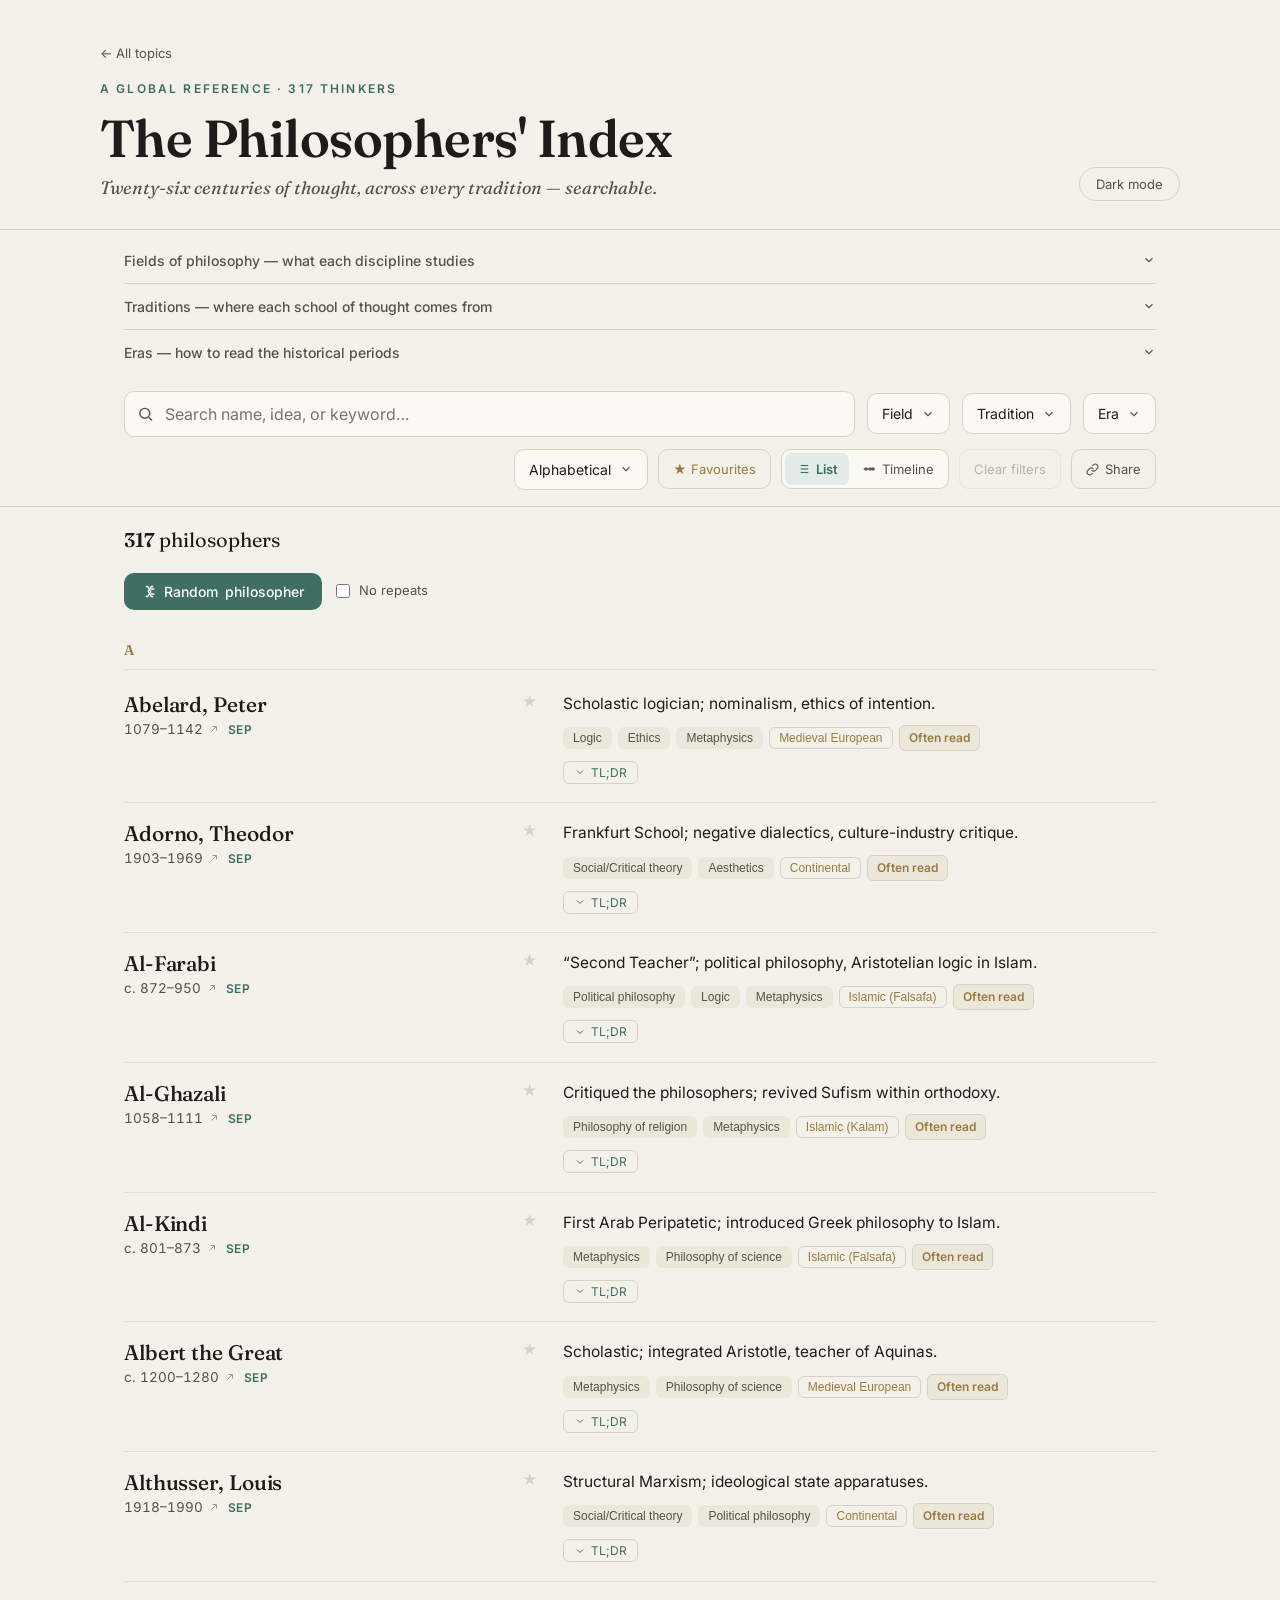
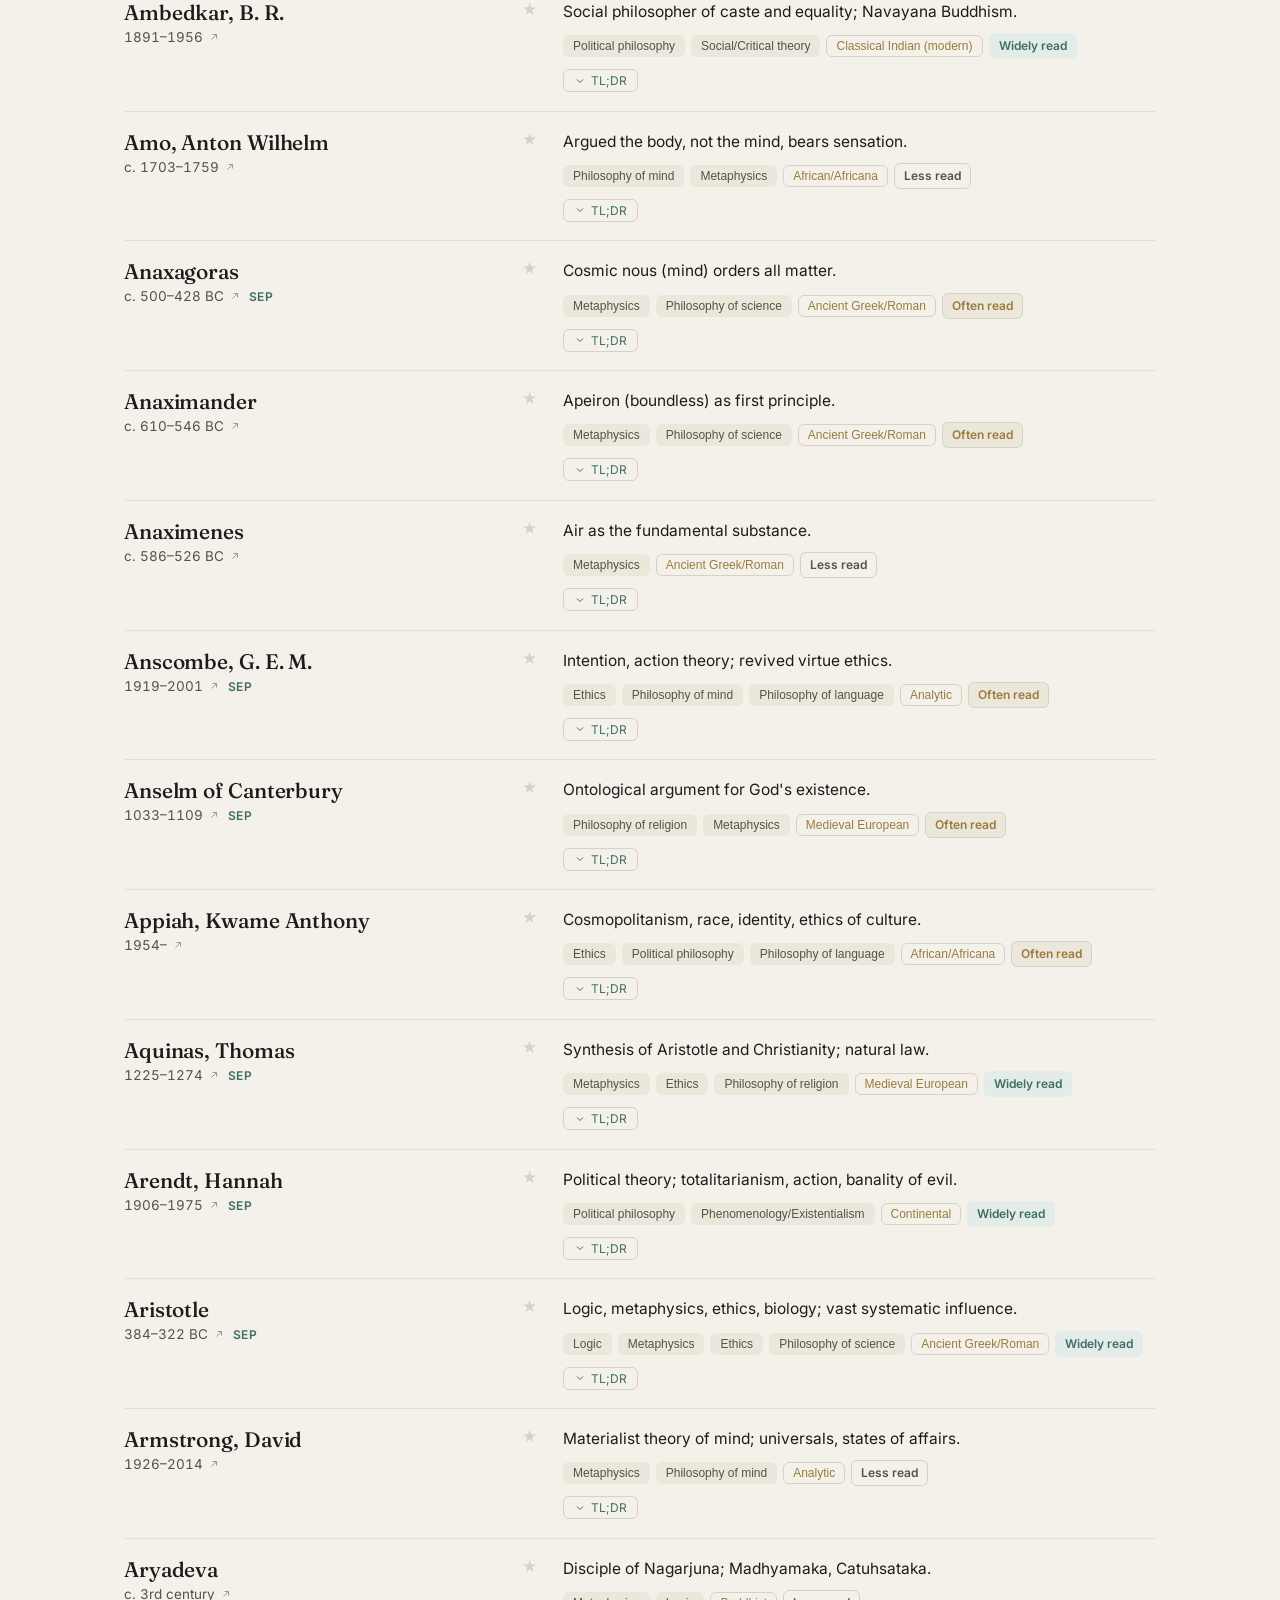
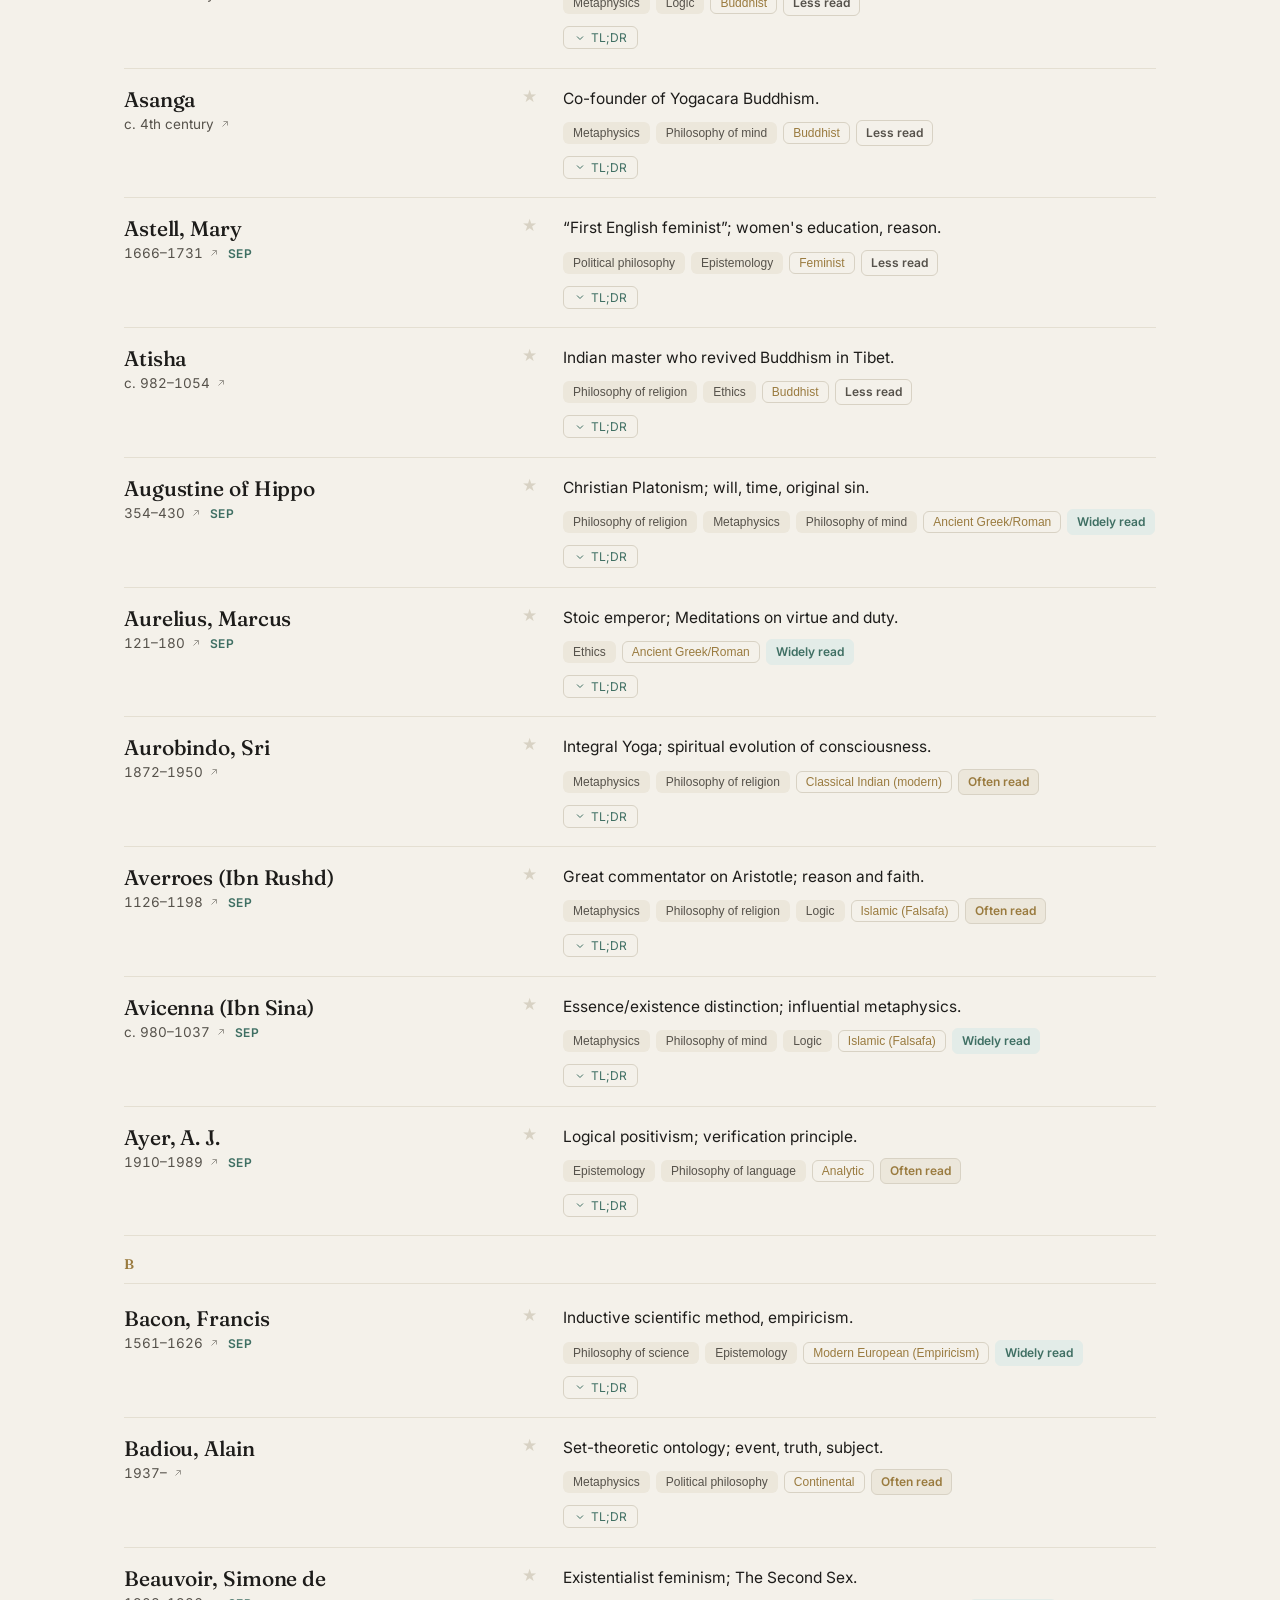
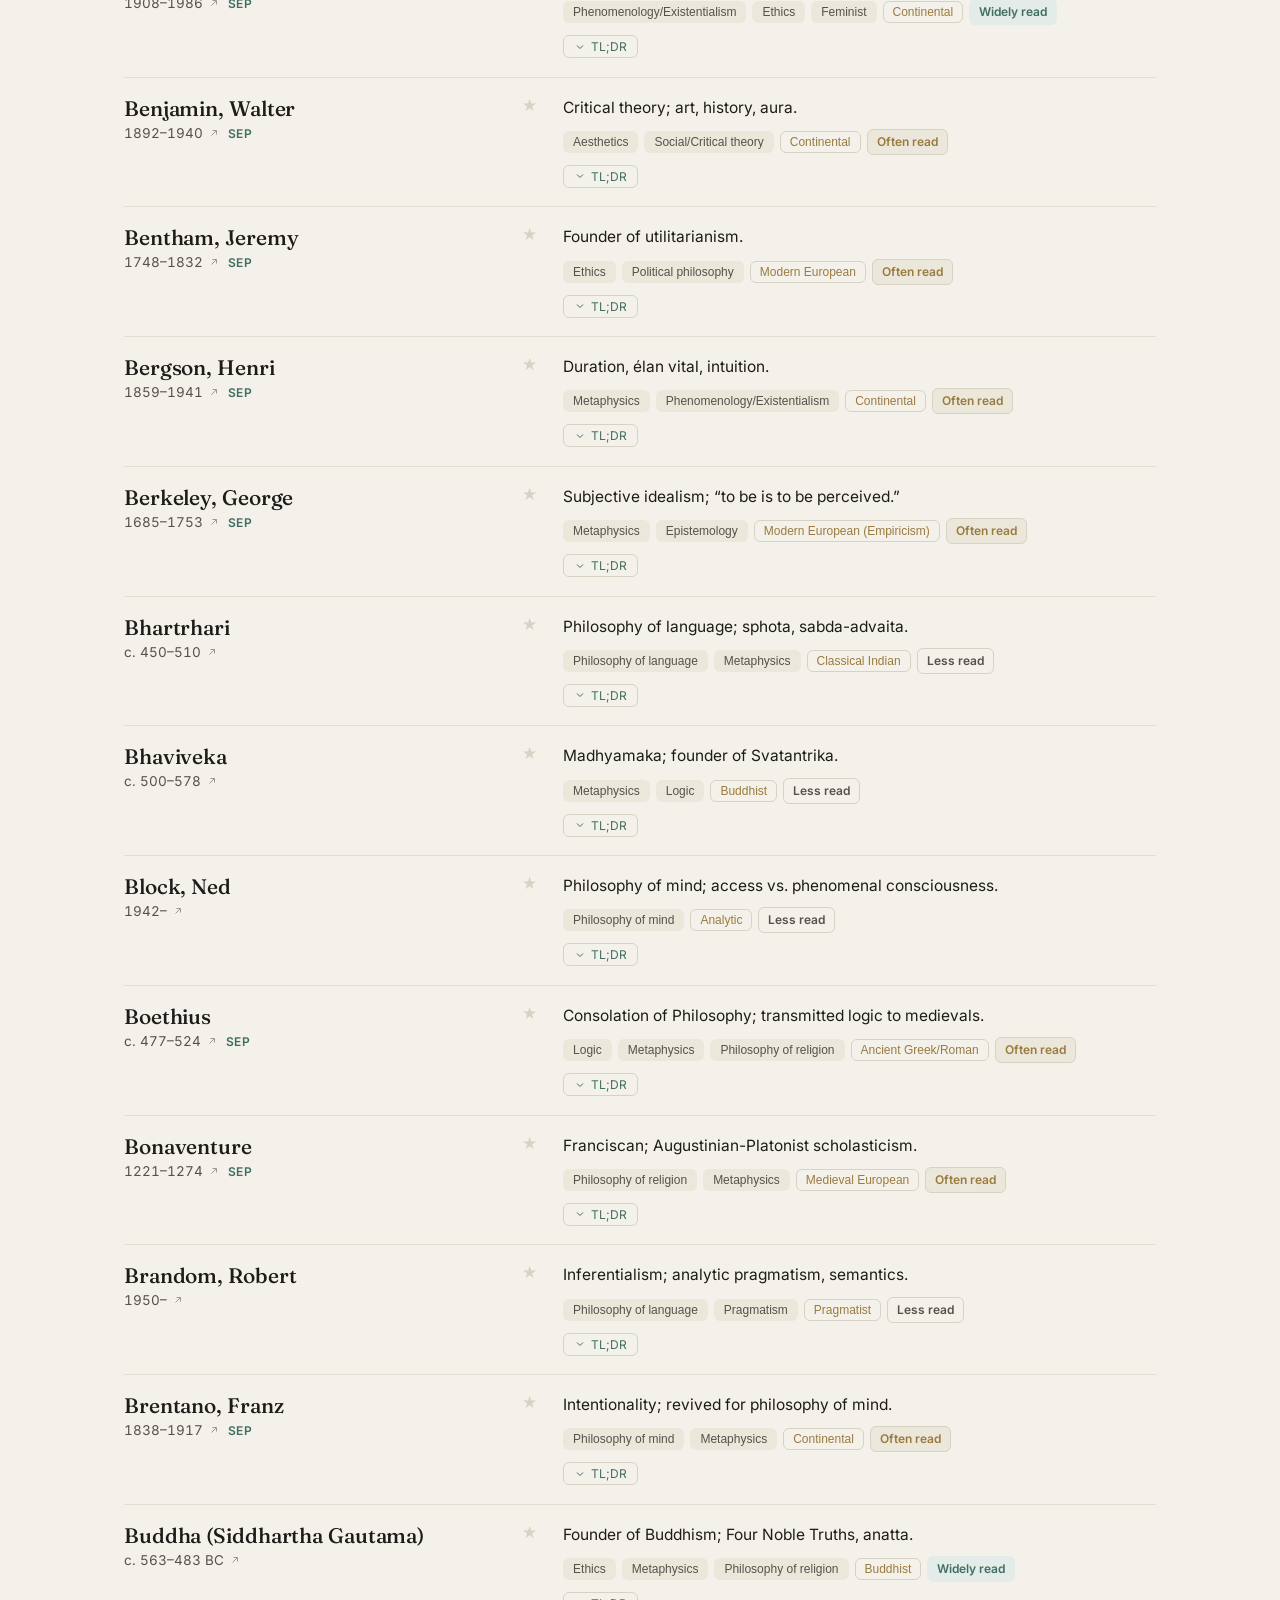
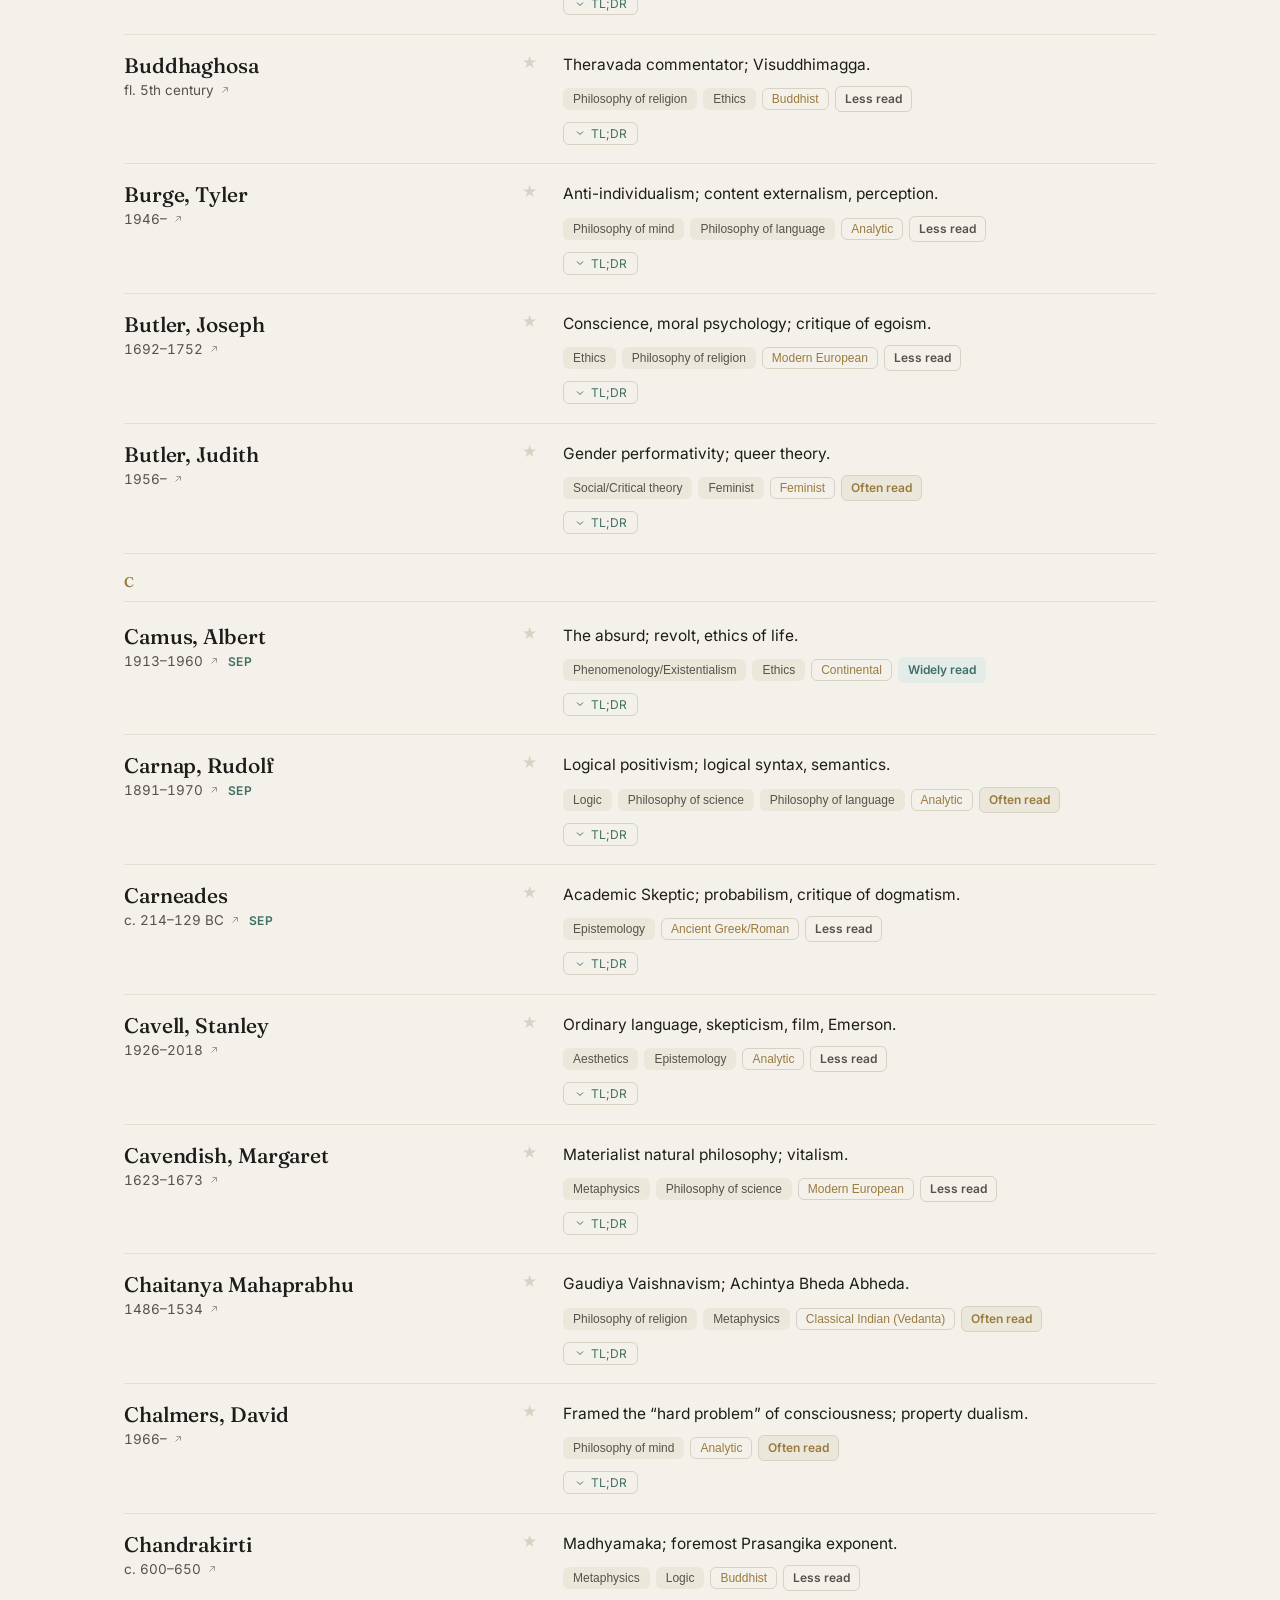
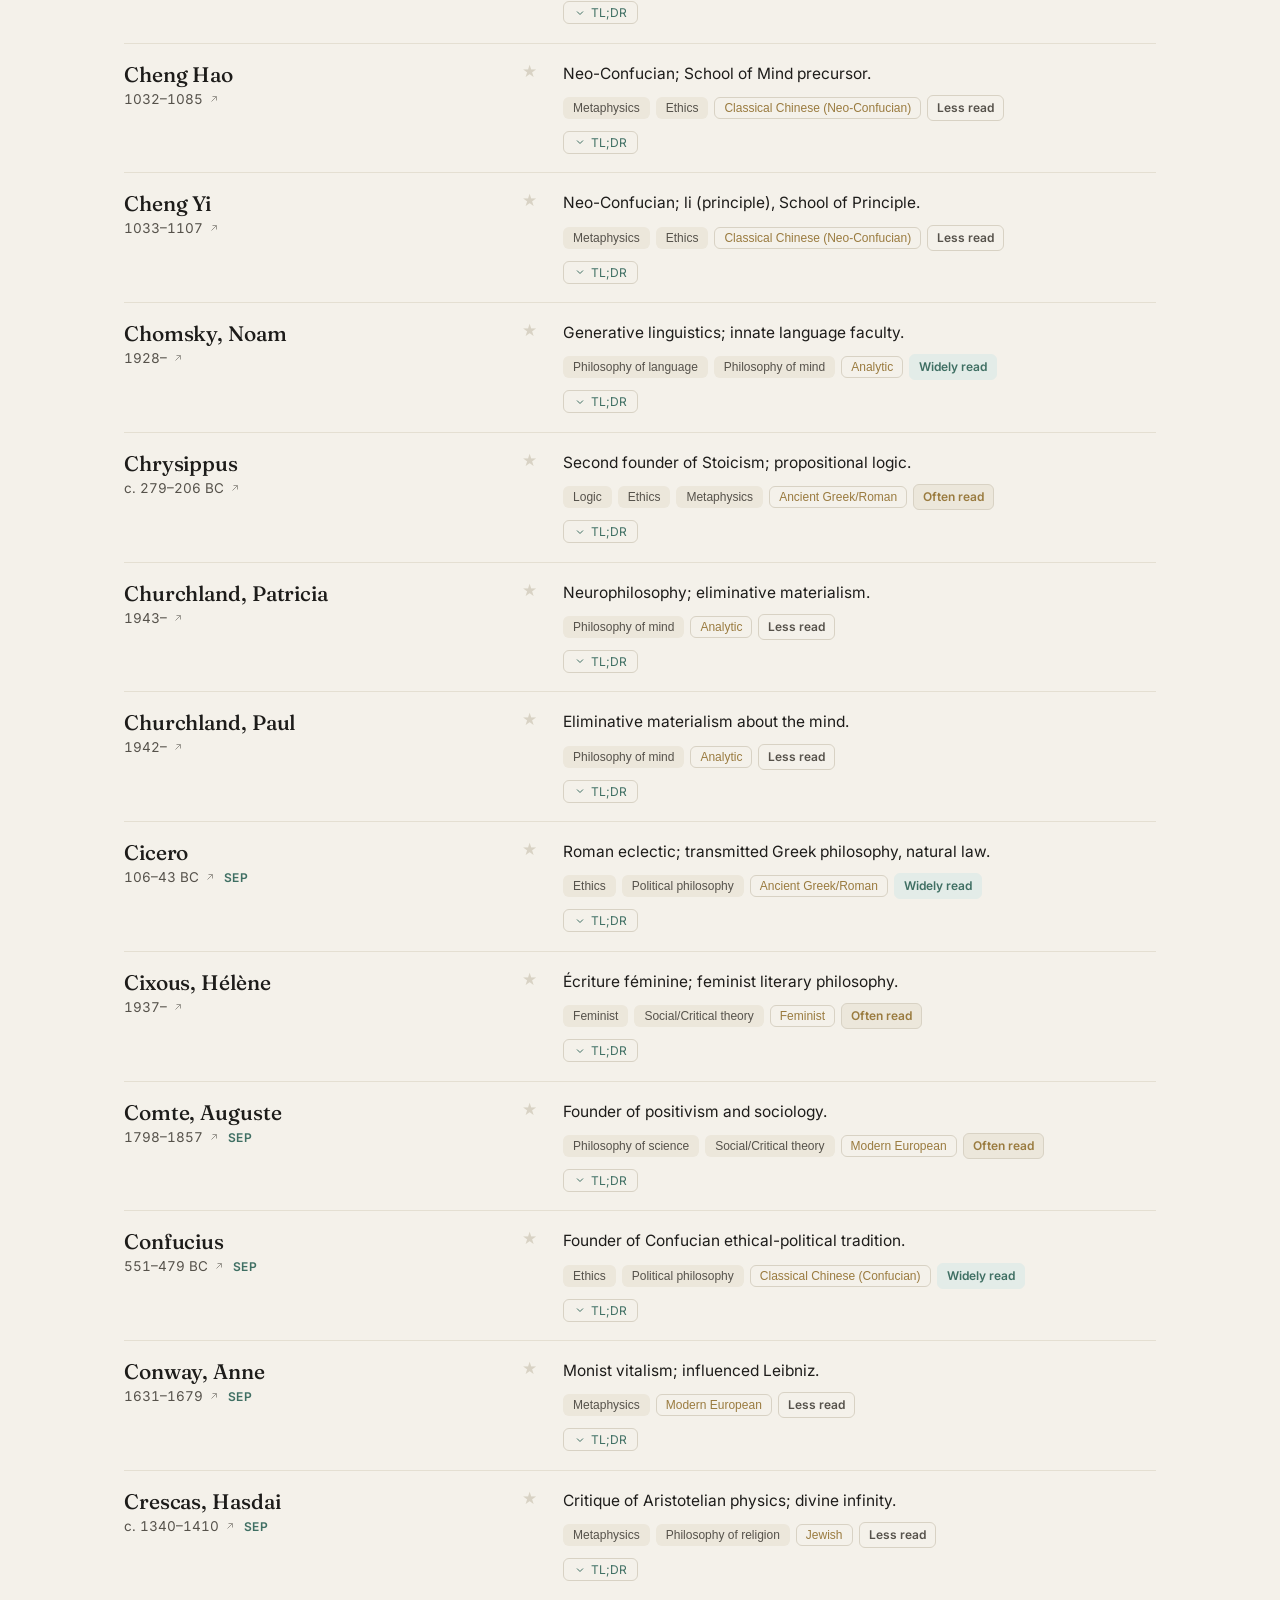
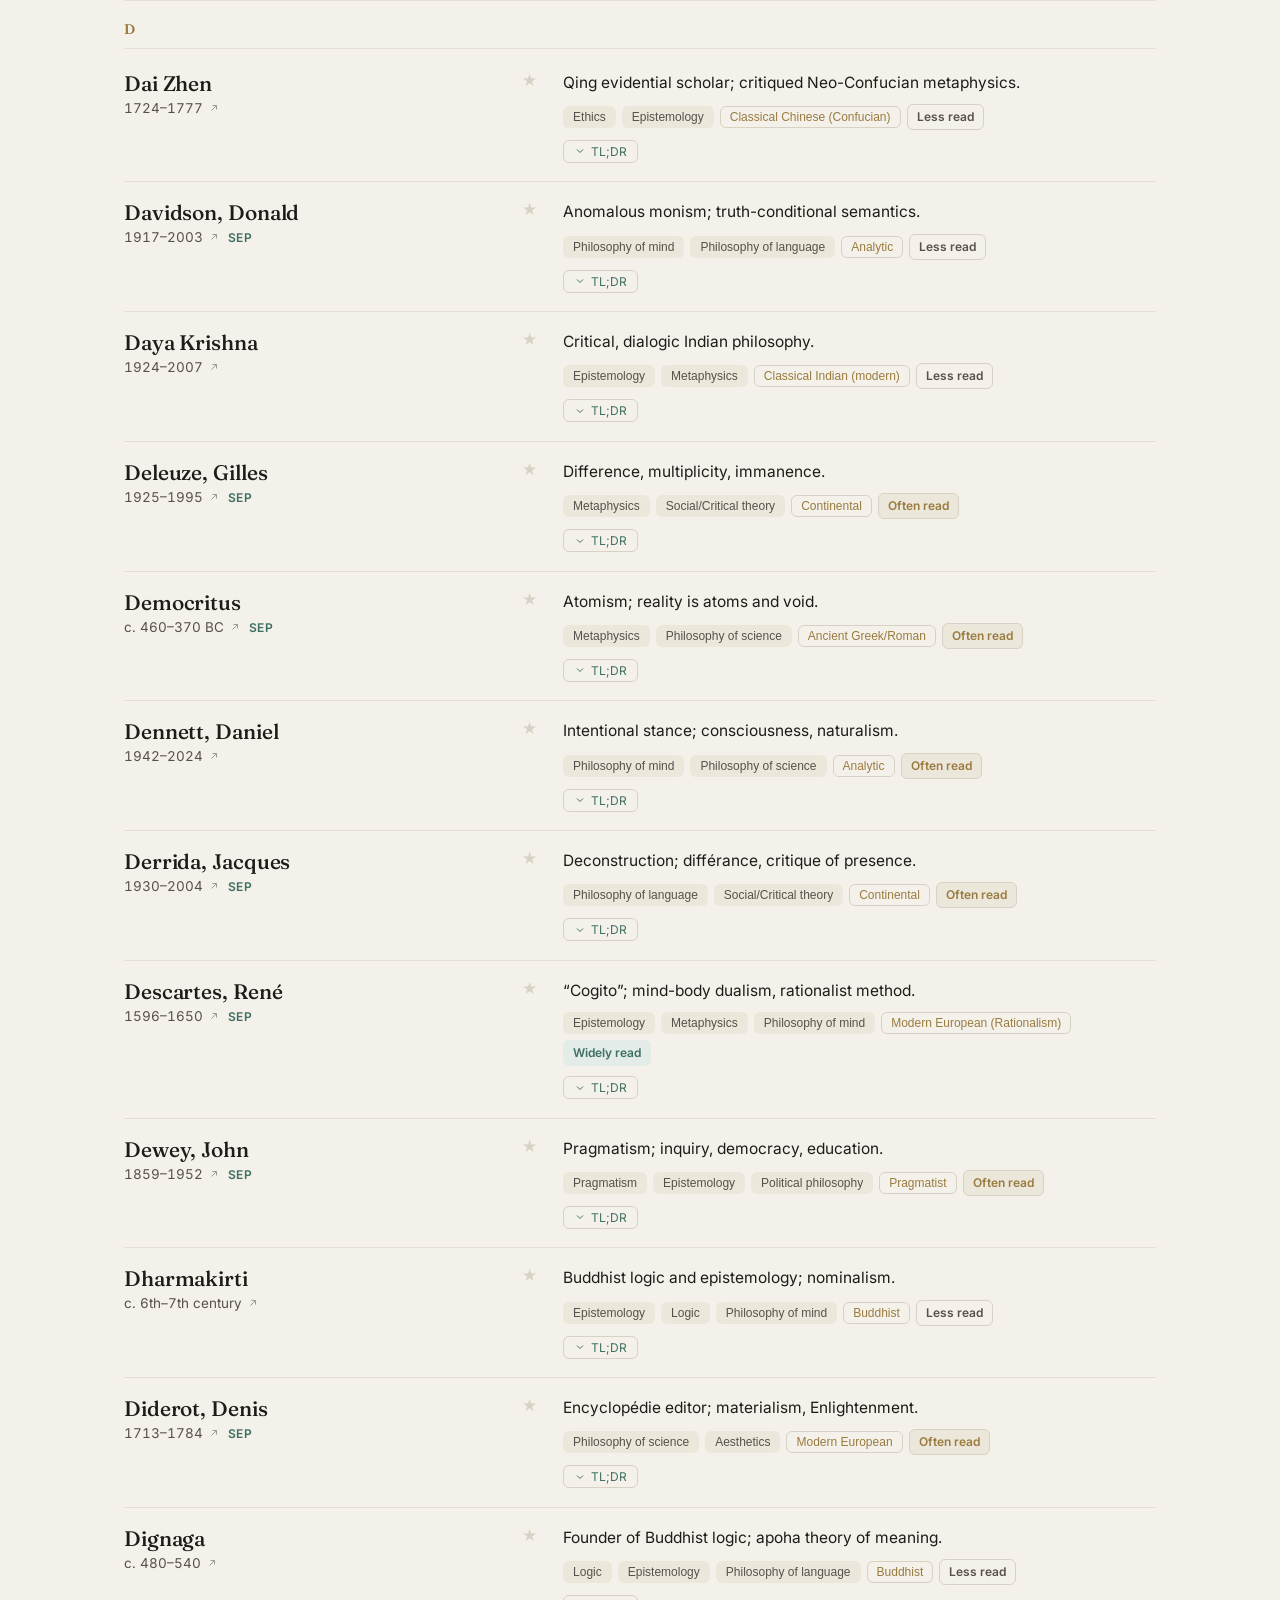
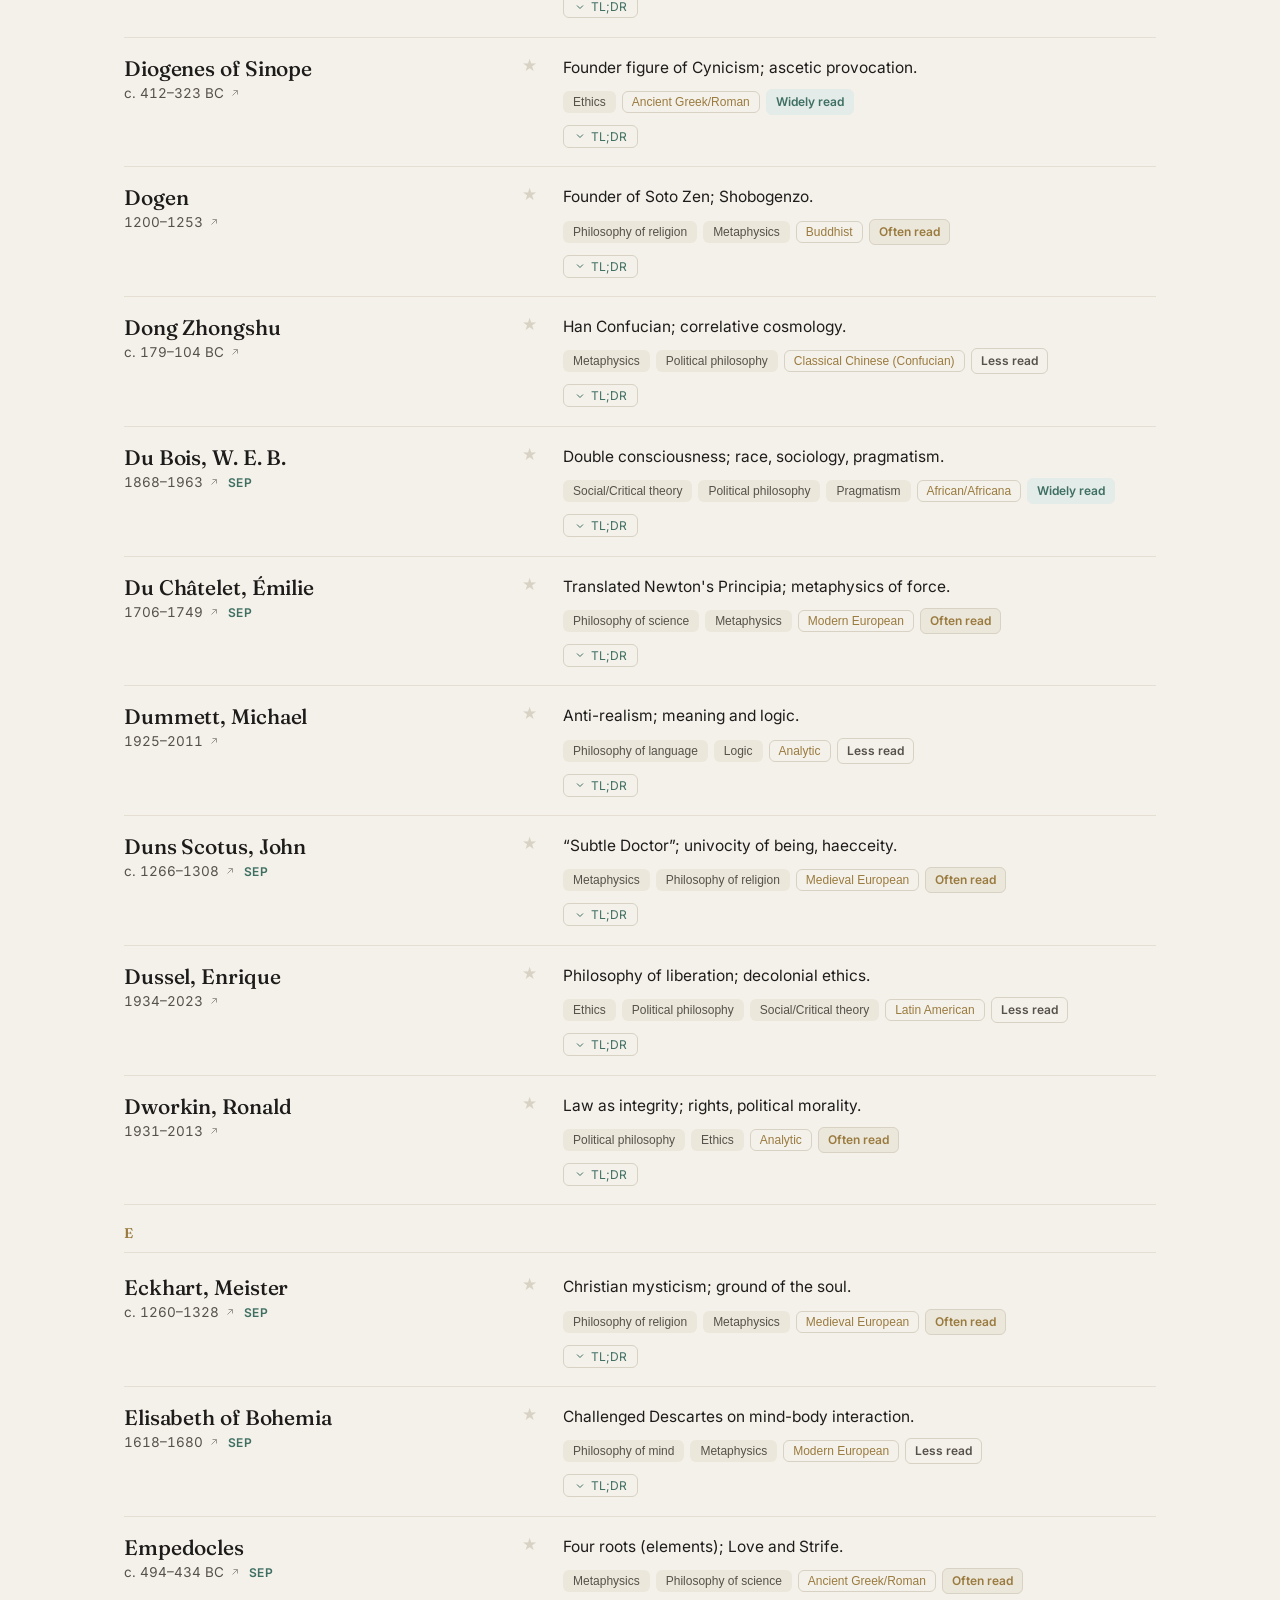
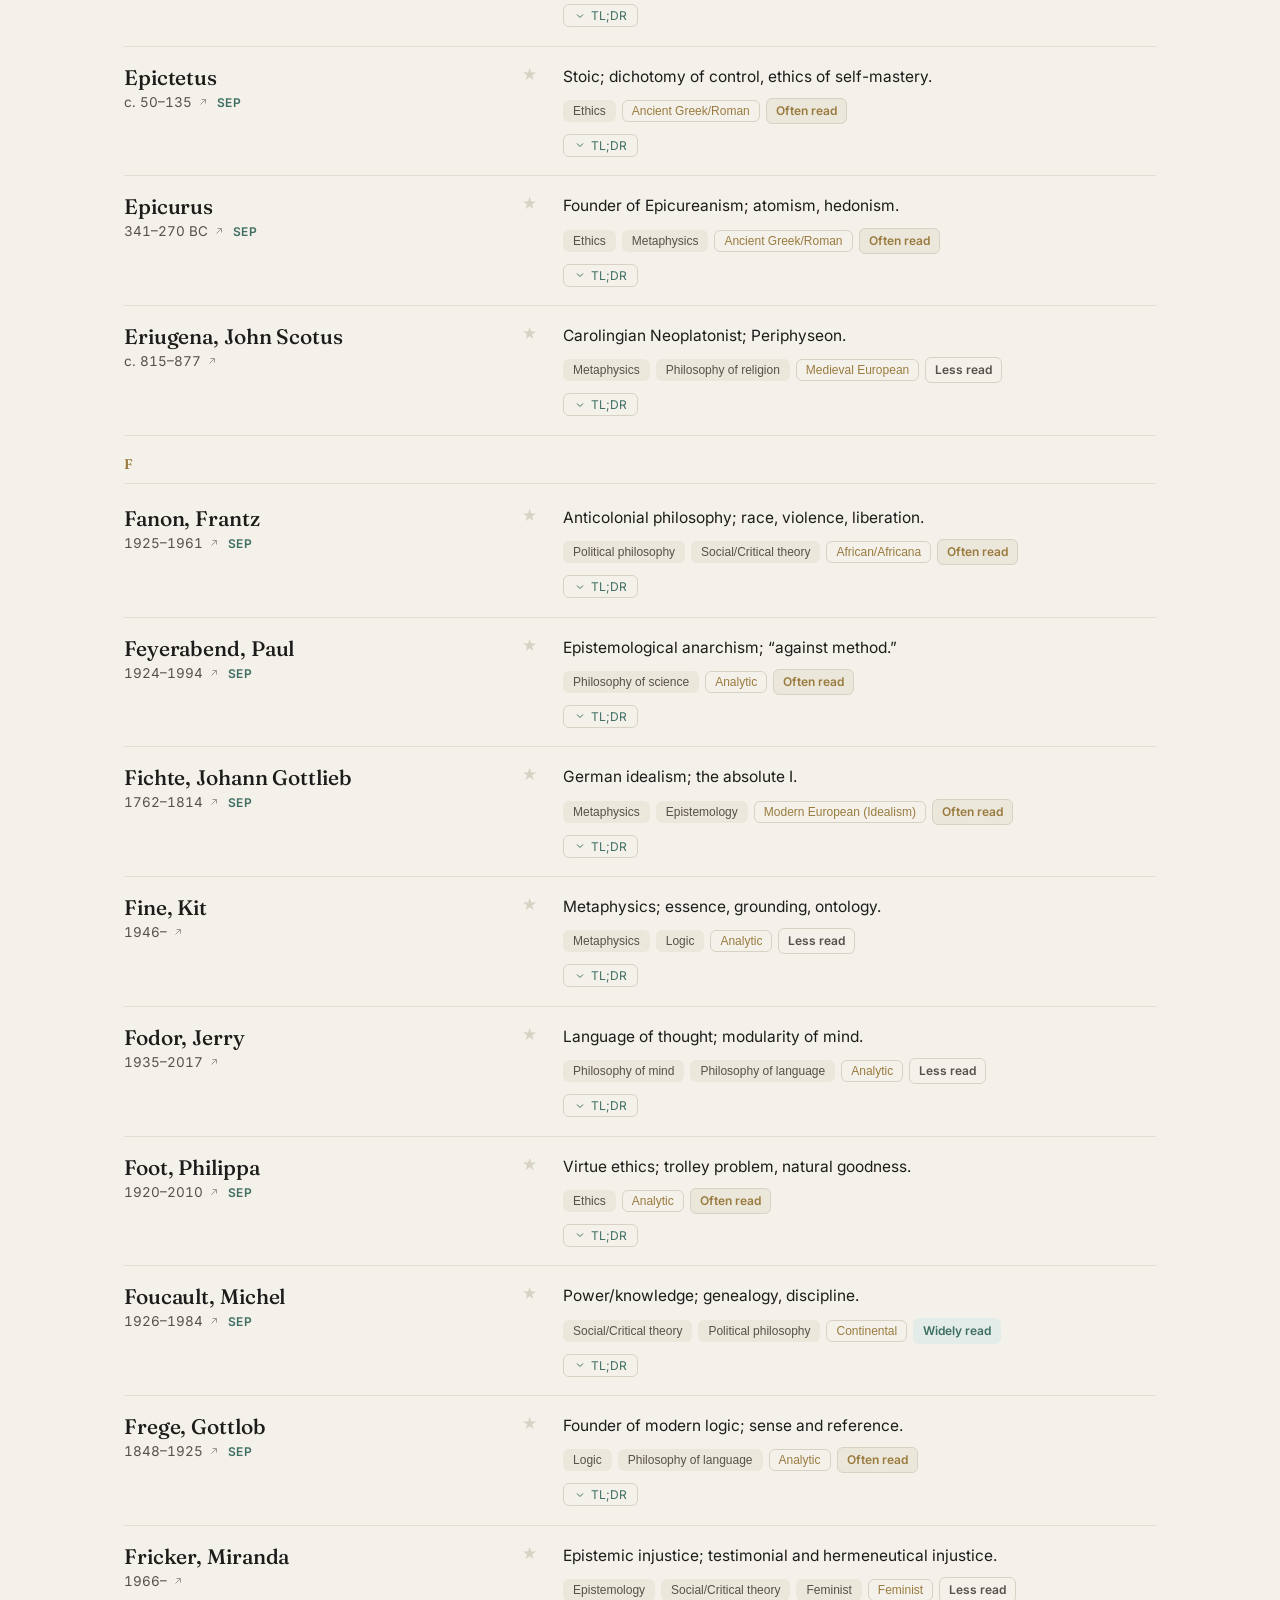
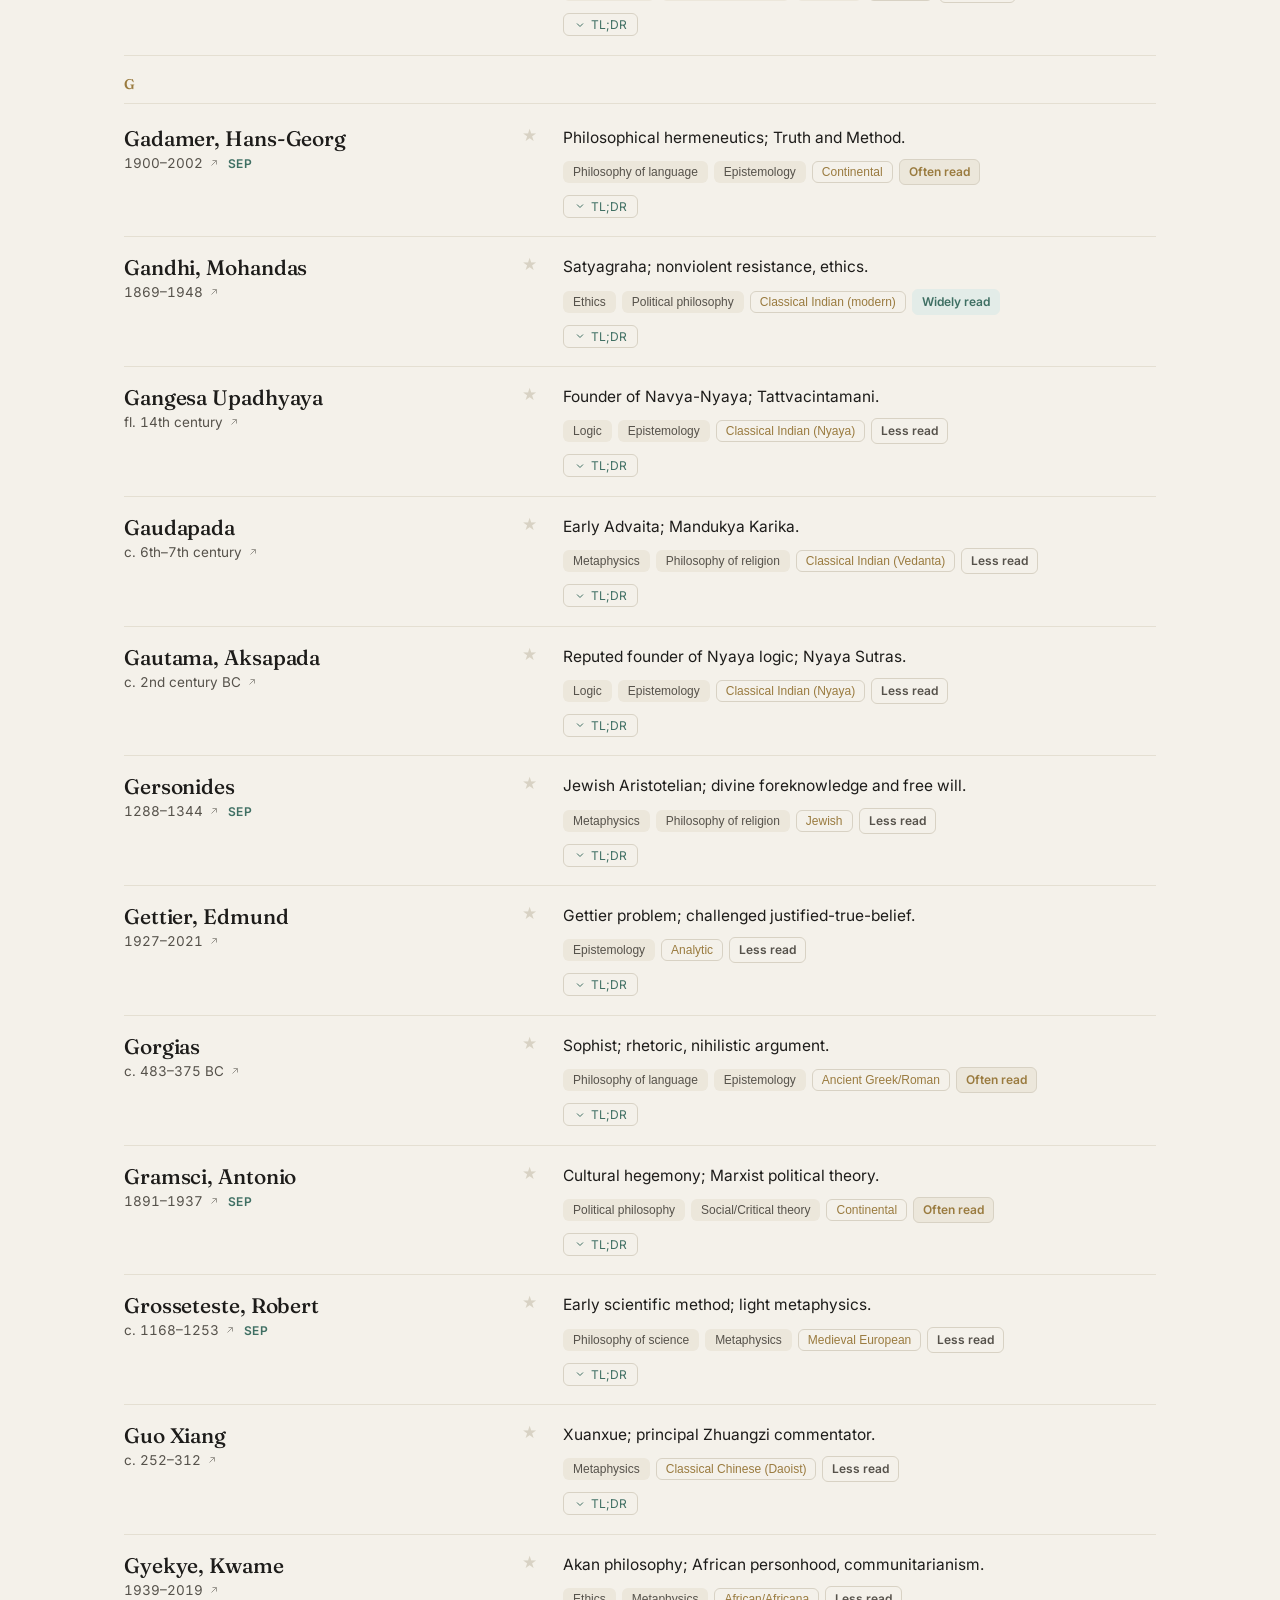
==== viewer.html @ 980f688d "refactor: extract viewer CSS into assets/viewer.css (#120) Move the inline <style> block out of view" ====
<!DOCTYPE html>
<html lang="en">
<head>
<meta charset="utf-8">
<meta name="viewport" content="width=device-width, initial-scale=1">
<title>The Philosophers' Index</title>
<link rel="preconnect" href="https://fonts.googleapis.com">
<link rel="preconnect" href="https://fonts.gstatic.com" crossorigin>
<link href="https://fonts.googleapis.com/css2?family=Fraunces:opsz,wght@9..144,400;9..144,500;9..144,600&family=Inter:wght@400;500;600&display=swap" rel="stylesheet">
<link rel="stylesheet" href="assets/viewer.css">
<script>
(function(){
  var t = localStorage.getItem("phil_theme");
  if(!t) t = matchMedia("(prefers-color-scheme: dark)").matches ? "dark" : "light";
  if(t==="dark") document.documentElement.setAttribute("data-theme","dark");
})();
</script>
</head>
<body>
<header>
  <div class="wrap masthead">
    <div class="title-block">
      <a class="all-topics" href="index.html">&larr; All topics</a>
      <div class="kicker"></div>
      <h1></h1>
      <div class="sub"></div>
    </div>
    <button class="theme-btn" id="themeBtn" aria-label="Toggle dark mode">Dark mode</button>
  </div>
</header>

<div class="wrap" style="padding-top:8px" id="glossBars"></div>

<div class="controls">
  <div class="wrap">
    <div class="search">
      <svg viewBox="0 0 24 24"><circle cx="11" cy="11" r="7"/><line x1="21" y1="21" x2="16.5" y2="16.5"/></svg>
      <input id="q" type="search" placeholder="Search name, idea, or keyword&hellip;" autocomplete="off">
    </div>
    <span id="filterBar" style="display:contents"></span>
    <div class="controls-right">
      <div class="dd" id="ddSort">
        <button class="dd-btn" aria-haspopup="true"><span id="sortLabel">Alphabetical</span>
          <svg class="chev" viewBox="0 0 24 24"><polyline points="6 9 12 15 18 9"/></svg></button>
        <div class="panel" role="group"></div>
      </div>
      <button class="fav-filter-btn" id="favFilterBtn">★ Favourites</button>
      <div class="view-toggle" role="group" aria-label="View">
        <button class="view-btn active" data-view="list" aria-pressed="true">
          <svg viewBox="0 0 24 24"><line x1="8" y1="6" x2="21" y2="6"/><line x1="8" y1="12" x2="21" y2="12"/><line x1="8" y1="18" x2="21" y2="18"/><line x1="3" y1="6" x2="3.01" y2="6"/><line x1="3" y1="12" x2="3.01" y2="12"/><line x1="3" y1="18" x2="3.01" y2="18"/></svg>List</button>
        <button class="view-btn" data-view="timeline" aria-pressed="false">
          <svg viewBox="0 0 24 24"><line x1="3" y1="12" x2="21" y2="12"/><circle cx="7" cy="12" r="2"/><circle cx="14" cy="12" r="2"/><circle cx="19" cy="12" r="2"/></svg>Timeline</button>
      </div>
      <button class="clear-filters-btn" id="clearFiltersBtn" disabled>Clear filters</button>
      <button class="copy-link-btn" id="copyLinkBtn" title="Copy shareable link">
        <svg viewBox="0 0 24 24" fill="none" stroke="currentColor" stroke-width="2"><path d="M10 13a5 5 0 0 0 7.54.54l3-3a5 5 0 0 0-7.07-7.07l-1.72 1.71"/><path d="M14 11a5 5 0 0 0-7.54-.54l-3 3a5 5 0 0 0 7.07 7.07l1.71-1.71"/></svg><span>Share</span></button>
    </div>
  </div>
</div>


<div class="wrap">
  <div class="meta-row">
    <div class="count"><b id="cnt">0</b> <span id="itemNoun"></span></div>
    <div class="active-tags" id="activeTags"></div>
  </div>
</div>

<div class="wrap">
  <div class="random-bar">
    <button class="rand-btn" id="randBtn">
      <svg viewBox="0 0 24 24"><path d="M18 4h-3l-5 8 5 8h3"/><path d="M6 4h3l5 8-5 8H6"/><line x1="14" y1="8" x2="20" y2="8"/><line x1="14" y1="16" x2="20" y2="16"/></svg>
      Random <span id="randNoun"></span>
    </button>
    <label class="rand-norepeats"><input type="checkbox" id="randNoRepeats"> No repeats</label>
    <button class="rand-clear" id="randClear">Clear history (<span id="randSeenCount">0</span> seen)</button>
    <span class="rand-exhausted" id="randExhausted" hidden>All matching <span id="randExhaustedNoun"></span> seen — clear history to reset.</span>
  </div>
</div>

<main class="wrap"><div class="results" id="results"></div></main>
<div class="timeline-tip" id="timelineTip" aria-hidden="true"></div>

<footer><div class="wrap" style="padding:0">
  <span id="footerNote"></span>
  <span style="display:block;margin-top:14px"><a href="https://github.com/andreasnonslid/phil" target="_blank" rel="noopener">Source on GitHub &rarr;</a></span>
</div></footer>

<script>
let DATA=[];
let CFG={};          // topic config (the JSON "meta" block), set in loadData
let FILTERS=[];      // CFG.filters
const state={q:"",filters:{},sort:"az",showFavs:false,view:"list"};
const formatViews=n=>Number(n||0).toLocaleString(undefined,{maximumFractionDigits:0});

// Available topics. The ?d= param selects one; anything else falls back to phil.
const DATASETS=["phil","hist-events","hist-chars"];
function currentDataset(){
  const d=new URLSearchParams(location.search).get("d");
  return DATASETS.includes(d)?d:"phil";
}
const filterById=id=>FILTERS.find(f=>f.id===id);
const groupFilter=()=>FILTERS.find(f=>f.grouping);

async function loadData(){
  const topic=await fetch(`data/${currentDataset()}.json`).then(r=>r.json());
  CFG=topic.meta||{};
  FILTERS=CFG.filters||[];
  state.sort=CFG.defaultSort||"az";
  state.filters={};
  FILTERS.forEach(f=>{ state.filters[f.id]=new Set(); });
  let popularity={};
  if(CFG.popularity){
    popularity=await fetch("data/popularity.json").then(r=>r.json()).catch(()=>({}));
  }
  const yk=CFG.yearKey||"y";
  DATA=(topic.entries||[]).map(r=>{
    const p=popularity[r.name]||{};
    return {
      ...r,
      y:r[yk] ?? r.y,
      popularity:p.score ?? r.popularity ?? null,
      avg_views_per_day:p.avg_views_per_day ?? r.avg_views_per_day ?? 0
    };
  });
}

const $=s=>document.querySelector(s);
const esc=s=>s.replace(/[&<>"]/g,c=>({"&":"&amp;","<":"&lt;",">":"&gt;",'"':"&quot;"}[c]));

function buildPanel(id,items,setRef,multi){
  const dd=$(id), panel=dd.querySelector(".panel");
  let h="";
  if(multi) h+=`<div class="panel-head" style="display:flex;justify-content:space-between;align-items:center">
    <span>Select any</span><button class="clear-btn" data-clear>Clear</button></div>`;
  items.forEach(it=>{
    if(multi){
      h+=`<label class="opt"><input type="checkbox" value="${esc(it)}"><span>${esc(it)}</span></label>`;
    }else{
      h+=`<button type="button" class="opt radio" data-val="${esc(it[0]||it)}">
        <span>${esc(it[1]||it)}</span>
        <svg class="tick" viewBox="0 0 24 24"><polyline points="5 12 10 17 19 7"/></svg></button>`;
    }
  });
  panel.innerHTML=h;
}

// ---- config-driven UI construction (all called once from buildUI, after loadData) ----
function buildFilterDropdowns(){
  $("#filterBar").innerHTML=FILTERS.map(f=>`
    <div class="dd" id="dd-${esc(f.id)}">
      <button class="dd-btn" aria-haspopup="true"><span>${esc(f.label)}</span><span class="badge" hidden>0</span>
        <svg class="chev" viewBox="0 0 24 24"><polyline points="6 9 12 15 18 9"/></svg></button>
      <div class="panel" role="group"></div>
    </div>`).join("");
}

function buildGlossBars(){
  const bars=FILTERS.filter(f=>f.glossary);
  $("#glossBars").innerHTML=bars.map((f,i)=>`
    <div class="gloss-bar"${i===bars.length-1?' style="border-bottom:none"':''}>
      <button class="gloss-toggle" aria-expanded="false" aria-controls="gb-${esc(f.id)}">
        <span>${esc(f.glossary.heading||f.label)}</span>
        <svg class="gt-chev" viewBox="0 0 24 24"><polyline points="6 9 12 15 18 9"/></svg>
      </button>
      <div class="gloss-body" id="gb-${esc(f.id)}">
        <select class="gloss-select" id="gs-${esc(f.id)}"><option value="">${esc(f.glossary.placeholder||"Choose…")}</option></select>
        <p class="gloss-desc" id="gd-${esc(f.id)}"></p>
      </div>
    </div>`).join("");
  document.querySelectorAll(".gloss-toggle").forEach(btn=>{
    btn.addEventListener("click",()=>{
      btn.setAttribute("aria-expanded",String(btn.getAttribute("aria-expanded")!=="true"));
    });
  });
}

function wireDropdowns(){
  document.querySelectorAll(".dd-btn").forEach(btn=>{
    btn.setAttribute("aria-expanded","false");
    btn.addEventListener("click",e=>{
      const dd=btn.parentElement;
      document.querySelectorAll(".dd").forEach(d=>{if(d!==dd){d.classList.remove("open");const ob=d.querySelector(".dd-btn");if(ob)ob.setAttribute("aria-expanded","false");}});
      dd.classList.toggle("open");
      btn.setAttribute("aria-expanded",String(dd.classList.contains("open")));
      if(dd.classList.contains("open")){
        const panel=dd.querySelector(".panel");
        panel.classList.remove("align-right");
        if(panel.getBoundingClientRect().right>window.innerWidth-8)panel.classList.add("align-right");
      }
    });
  });
}
document.addEventListener("click",e=>{
  if(!e.target.closest(".dd"))document.querySelectorAll(".dd").forEach(d=>{d.classList.remove("open");const ob=d.querySelector(".dd-btn");if(ob)ob.setAttribute("aria-expanded","false");});
});

function wireMulti(id,setRef){
  const dd=$(id);
  dd.querySelectorAll('input[type=checkbox]').forEach(cb=>{
    cb.addEventListener("change",()=>{
      cb.checked?setRef.add(cb.value):setRef.delete(cb.value);
      updBadge(dd,setRef.size);render();
    });
  });
  const clr=dd.querySelector("[data-clear]");
  if(clr)clr.addEventListener("click",()=>{
    setRef.clear();
    dd.querySelectorAll('input[type=checkbox]').forEach(c=>c.checked=false);
    updBadge(dd,0);render();
  });
}

function wireSort(){
  buildPanel("#ddSort",CFG.sorts||[],null,false);
  $("#ddSort").querySelectorAll(".opt").forEach(o=>{
    o.addEventListener("click",()=>{
      state.sort=o.dataset.val;
      $("#ddSort").querySelectorAll(".opt").forEach(x=>x.classList.toggle("sel",x===o));
      $("#sortLabel").textContent=o.querySelector("span").textContent;
      $("#ddSort").classList.remove("open");render();
    });
  });
  const def=$("#ddSort").querySelector(`.opt[data-val="${state.sort}"]`);
  if(def){def.classList.add("sel");$("#sortLabel").textContent=def.querySelector("span").textContent;}
}

// Build everything that depends on the loaded topic config. Runs once after loadData.
function buildUI(){
  document.title=CFG.title||"Index";
  $(".title-block h1").textContent=CFG.title||"";
  $(".title-block .sub").textContent=CFG.subtitle||"";
  $("#itemNoun").textContent=CFG.itemNoun||"";
  $("#randNoun").textContent=CFG.itemNounSingular||"";
  $("#randExhaustedNoun").textContent=CFG.itemNoun||"";
  if(CFG.footer)$("#footerNote").innerHTML=CFG.footer;
  buildFilterDropdowns();
  buildGlossBars();
  FILTERS.forEach(f=>{
    buildPanel(`#dd-${f.id}`,f.options||[],state.filters[f.id],true);
    wireMulti(`#dd-${f.id}`,state.filters[f.id]);
    if(f.glossary){
      buildGlossSelect(`gs-${f.id}`,f.glossary.terms||{});
      wireGloss(`gs-${f.id}`,`gd-${f.id}`,f.glossary.terms||{});
    }
  });
  wireDropdowns();
  wireSort();
  if(!CFG.timeline){const vt=$(".view-toggle");if(vt)vt.style.display="none";}
}

function updBadge(dd,n){
  const b=dd.querySelector(".badge");
  if(!b)return;
  if(n>0){b.hidden=false;b.textContent=n}else{b.hidden=true}
}

$("#q").addEventListener("input",e=>{state.q=e.target.value.trim().toLowerCase();render();});

const themeBtn=$("#themeBtn");
themeBtn.textContent=document.documentElement.getAttribute("data-theme")==="dark"?"Light mode":"Dark mode";
themeBtn.addEventListener("click",()=>{
  const dark=document.documentElement.getAttribute("data-theme")==="dark";
  const next=dark?"light":"dark";
  document.documentElement.setAttribute("data-theme",next);
  themeBtn.textContent=dark?"Dark mode":"Light mode";
  localStorage.setItem("phil_theme",next);
});

function highlight(text,q){
  if(!q)return esc(text);
  const i=text.toLowerCase().indexOf(q);
  if(i<0)return esc(text);
  return esc(text.slice(0,i))+"<mark>"+esc(text.slice(i,i+q.length))+"</mark>"+esc(text.slice(i+q.length));
}

function searchText(r){
  const keys=CFG.searchKeys||["name","desc",...FILTERS.map(f=>f.key)];
  return keys.map(k=>{const v=r[k];return Array.isArray(v)?v.join(" "):(v==null?"":String(v));}).join(" ").toLowerCase();
}

function match(r){
  if(state.showFavs && !FAVS.has(r.name))return false;
  for(const f of FILTERS){
    const sel=state.filters[f.id];
    if(!sel||!sel.size)continue;
    if(f.multiValue){
      const vals=r[f.key]||[];
      if(![...sel].some(v=>vals.includes(v)))return false;
    }else if(!sel.has(r[f.key]))return false;
  }
  if(state.q && !searchText(r).includes(state.q))return false;
  return true;
}

function sortRecs(a){
  const s=state.sort;
  const c=[...a];
  if(s==="az")c.sort((x,y)=>x.name.toLowerCase()<y.name.toLowerCase()?-1:1);
  if(s==="old")c.sort((x,y)=>x.y-y.y||(x.name<y.name?-1:1));
  if(s==="new")c.sort((x,y)=>y.y-x.y||(x.name<y.name?-1:1));
  if(s==="popularity")c.sort((x,y)=>(y.avg_views_per_day||0)-(x.avg_views_per_day||0)||(x.name<y.name?-1:1));
  if(s==="random")c.sort(()=>Math.random()-.5);
  return c;
}

function renderActiveTags(){
  const box=$("#activeTags");let h="";
  const mk=(label,grp,val)=>`<button class="chip" data-grp="${grp}" data-val="${esc(val)}">${esc(label)} <span>&times;</span></button>`;
  FILTERS.forEach(f=>{ state.filters[f.id].forEach(v=>h+=mk(v,f.id,v)); });
  box.innerHTML=h;
  box.querySelectorAll(".chip").forEach(ch=>ch.addEventListener("click",()=>{
    const g=ch.dataset.grp,v=ch.dataset.val;state.filters[g].delete(v);
    const dd=$(`#dd-${g}`);
    const cb=dd.querySelector(`input[value="${CSS.escape(v)}"]`);if(cb)cb.checked=false;
    updBadge(dd,state.filters[g].size);render();
  }));
}



function row(r){
  const q=state.q;
  const cardTags=(CFG.cardTags||[]).map(ct=>{
    const f=filterById(ct.id);
    if(!f)return "";
    const v=r[f.key];
    if(v==null||v==="")return "";
    const vals=Array.isArray(v)?v:[v];
    return vals.map(x=>{
      const label=ct.labelKey?(r[ct.labelKey]||x):x;
      return `<button class="tag${ct.cls?" "+ct.cls:""}" data-filter="${esc(f.id)}" data-val="${esc(x)}">${esc(label)}</button>`;
    }).join("");
  }).join("");
  const popClass=r.popularity>=75?"pop-high":r.popularity>=50?"pop-mid":"pop-low";
  const popLabel=r.popularity>=75?"Widely read":r.popularity>=50?"Often read":"Less read";
  const popTag=r.popularity===null?"":`<span class="tag popularity ${popClass}" title="Score ${r.popularity}/100 \u00b7 ${formatViews(r.avg_views_per_day)} avg. Wikipedia views/day (10-year window)">${popLabel}</span>`;
  const ext=`<svg class="ext" viewBox="0 0 24 24" fill="none" stroke="currentColor" stroke-width="2"><path d="M7 17L17 7M9 7h8v8"/></svg>`;
  return `<div class="row">
    <div class="ident">
      <div class="nm" style="display:flex;align-items:flex-start;gap:6px">
        <a href="${r.url}" target="_blank" rel="noopener" style="flex:1">${highlight(r.name,q)}</a>
        <button class="fav-btn${FAVS.has(r.name)?' active':''}" data-fav="${esc(r.name)}" title="Favourite" aria-label="Toggle favourite">★</button>
      </div>
      <div class="dt">${esc(r.dates||"")}<a href="${r.url}" target="_blank" rel="noopener" aria-label="Wikipedia">${ext}</a>${r.sep_url?`<a class="sep-link" href="${r.sep_url}" target="_blank" rel="noopener" aria-label="Stanford Encyclopedia of Philosophy">SEP</a>`:""}</div>
    </div>
    <div class="body">
      <p class="desc">${highlight(r.desc,q)}</p>
      <div class="tags">${cardTags}${popTag}</div>
      ${r.tldr?`<button class="tldr-btn" aria-expanded="false"><svg viewBox="0 0 24 24"><polyline points="6 9 12 15 18 9"/></svg>TL;DR</button><div class="tldr-body">${esc(r.tldr)}</div>`:""}
    </div>
  </div>`;
}

// Fallback timeline lane colors when a topic doesn't supply its own per-value map.
const TL_PALETTE=["#8b5e34","#2f6fb0","#9a7b3f","#b35d38","#7a8f35","#b15f88",
  "#6d63a8","#bd4b6b","#3f8a75","#5576a8","#b1742f","#7b6b58","#3f6f63","#a85f3f"];

const yearLabel=y=>y<0?`${Math.abs(y)} BCE`:`${y} CE`;

function timelineTicks(min,max){
  const span=max-min;
  const step=span>2200?500:span>1000?250:span>420?100:span>180?50:25;
  const start=Math.ceil(min/step)*step;
  const ticks=[];
  for(let y=start;y<=max;y+=step)ticks.push(y);
  return ticks;
}

function timelineItemClass(r,recs){
  if((r.popularity||0)>=75)return "popular";
  if((r.popularity||0)>=50)return "mid";
  return recs.length>90?"dot-only":"";
}

function renderTimeline(recs){
  const prevScroll=document.getElementById("timelineScroller")?.scrollLeft||0;
  const sorted=[...recs].sort((a,b)=>a.y-b.y||(a.name<b.name?-1:1));
  const years=sorted.map(r=>r.y).filter(y=>Number.isFinite(y));
  if(!years.length){
    $("#results").innerHTML=`<div class="empty"><h3>No timeline dates available.</h3>
      <p>Try a broader filter or switch back to the list view.</p></div>`;
    return;
  }
  const min=Math.min(...years), max=Math.max(...years);
  const pad=Math.max(20,Math.round((max-min)*0.035));
  const start=min-pad, end=max+pad, span=Math.max(1,end-start);
  const laneFilter=filterById(CFG.timelineLaneFilterId)||groupFilter()||FILTERS[0];
  const laneKey=laneFilter?laneFilter.key:null;
  const laneOpts=laneFilter?(laneFilter.options||[]):[];
  const laneColors=(laneFilter&&laneFilter.colors)||{};
  const lanes=laneKey
    ? laneOpts.map(t=>[t,sorted.filter(r=>r[laneKey]===t)]).filter(([,items])=>items.length)
    : [["All",sorted]];
  const axis=timelineTicks(start,end).map(y=>{
    const x=((y-start)/span)*100;
    return `<div class="time-tick" style="left:${x}%"><span>${yearLabel(y)}</span></div>`;
  }).join("");
  const laneHtml=lanes.map(([trad,items],li)=>{
    const color=laneColors[trad]||TL_PALETTE[li%TL_PALETTE.length];
    const points=items.map(r=>{
      const x=((r.y-start)/span)*100;
      const cls=timelineItemClass(r,recs);
      return `<a class="timeline-item ${cls}" href="${r.url}" target="_blank" rel="noopener"
        data-name="${esc(r.name)}" style="left:${x}%;top:50%;--c:${color}">
        <span class="timeline-dot"></span>
      </a>`;
    }).join("");
    return `<div class="timeline-lane">
      <div class="lane-label">${esc(trad)} <span style="font-weight:500;color:var(--ink-soft)">(${items.length})</span></div>
      <div class="lane-track">${points}</div>
    </div>`;
  }).join("");
  const showingLabels="Hover any point for details.";
  $("#results").innerHTML=`<div class="timeline-wrap">
    <div class="timeline-head">
      <div>
        <h2 class="timeline-title">Timeline</h2>
        <div class="timeline-sub">${yearLabel(min)} to ${yearLabel(max)} · ${lanes.length} ${laneFilter?esc((laneFilter.label||"group").toLowerCase()+"s"):"lanes"} · ${showingLabels}</div>
      </div>
      <div style="display:flex;flex-direction:column;align-items:flex-end;gap:10px">
        <div class="timeline-legend">
          <span class="legend-chip">Position = birth or flourishing year · Size = popularity</span>
        </div>
        <div class="timeline-zoom">
          <label for="tlZoom">Zoom</label>
          <input class="zoom-range" id="tlZoom" type="range" min="1" max="10" step="0.1"
            value="${tlZoomLevel}" aria-label="Timeline zoom">
        </div>
      </div>
    </div>
    <div class="timeline-scroller" id="timelineScroller">
      <div class="timeline-board" id="timelineBoard" style="min-width:${tlBoardWidth}px">
        <div class="timeline-axis">${axis}</div>
        ${laneHtml}
      </div>
    </div>
  </div>`;
  wireTimeline();
  wireTimelineResizer();
  if(prevScroll){
    requestAnimationFrame(()=>{const s=document.getElementById("timelineScroller");if(s)s.scrollLeft=prevScroll;});
  }
}

function moveTimelineTip(e){
  const tip=$("#timelineTip");
  const gap=16;
  const rect=tip.getBoundingClientRect();
  let baseX=e.clientX, baseY=e.clientY;
  if(!Number.isFinite(baseX)||!Number.isFinite(baseY)){
    const targetRect=e.currentTarget.getBoundingClientRect();
    baseX=targetRect.left+targetRect.width/2;
    baseY=targetRect.bottom;
  }
  let x=baseX+gap, y=baseY+gap;
  if(x+rect.width>window.innerWidth-10)x=baseX-rect.width-gap;
  if(y+rect.height>window.innerHeight-10)y=baseY-rect.height-gap;
  tip.style.left=Math.max(10,x)+"px";
  tip.style.top=Math.max(10,y)+"px";
}

function showTimelineTip(r,e){
  const tip=$("#timelineTip");
  const tags=r.fields.slice(0,3).map(f=>`<span class="tip-tag">${esc(f)}</span>`).join("");
  tip.innerHTML=`<div class="tip-name">${esc(r.name)}</div>
    <div class="tip-meta">${esc(r.dates)} · ${esc(r.trad)}</div>
    <p class="tip-desc">${esc(r.tldr||r.desc)}</p>
    <div class="tip-tags">${tags}</div>`;
  tip.classList.add("show");
  tip.setAttribute("aria-hidden","false");
  moveTimelineTip(e);
}

function hideTimelineTip(){
  const tip=$("#timelineTip");
  tip.classList.remove("show");
  tip.setAttribute("aria-hidden","true");
}

function wireTimeline(){
  const lookup=new Map(DATA.map(r=>[r.name,r]));
  $("#results").querySelectorAll(".timeline-item").forEach(item=>{
    const show=e=>{
      const r=lookup.get(item.dataset.name);
      if(r)showTimelineTip(r,e);
    };
    item.addEventListener("mouseenter",show);
    item.addEventListener("mouseover",show);
    item.addEventListener("pointerenter",show);
    item.addEventListener("pointerover",show);
    item.addEventListener("mousemove",moveTimelineTip);
    item.addEventListener("pointermove",moveTimelineTip);
    item.addEventListener("mouseleave",hideTimelineTip);
    item.addEventListener("pointerleave",hideTimelineTip);
    item.addEventListener("focus",e=>{
      const r=lookup.get(item.dataset.name);
      if(r)showTimelineTip(r,e);
    });
    item.addEventListener("blur",hideTimelineTip);
  });

  const scroller=document.getElementById("timelineScroller");
  if(scroller){
    scroller.addEventListener("mousedown",e=>{
      if(e.target.closest(".timeline-item"))return;
      activeScroller=scroller;
      dragging=true; moved=false;
      startX=e.clientX; startScroll=scroller.scrollLeft;
      scroller.style.cursor="grabbing";
      e.preventDefault();
    });
    scroller.addEventListener("click",e=>{
      if(moved)e.stopPropagation();
    },true);

    scroller.addEventListener("wheel",e=>{
      if(!e.ctrlKey&&Math.abs(e.deltaX)>Math.abs(e.deltaY))return; // let horizontal scroll pass
      e.preventDefault();
      const board=document.getElementById("timelineBoard");
      if(!board)return;
      // fraction of board width under the pointer before zoom
      const pointerFrac=(scroller.scrollLeft+e.clientX-scroller.getBoundingClientRect().left)/board.scrollWidth;
      const delta=e.deltaY||e.deltaX;
      const factor=e.ctrlKey?0.005:0.003;
      tlZoomLevel=Math.max(1,Math.min(10,tlZoomLevel-delta*factor));
      tlBoardWidth=tlZoomToWidth(tlZoomLevel);
      board.style.minWidth=tlBoardWidth+"px";
      // sync slider
      const slider=document.getElementById("tlZoom");
      if(slider)slider.value=tlZoomLevel;
      // scroll so pointer stays over same point
      requestAnimationFrame(()=>{
        scroller.scrollLeft=pointerFrac*board.scrollWidth-( e.clientX-scroller.getBoundingClientRect().left);
      });
    },{passive:false});
  }
}

let dragging=false,startX=0,startScroll=0,moved=false,activeScroller=null;
document.addEventListener("mousemove",e=>{
  if(!dragging||!activeScroller)return;
  const dx=e.clientX-startX;
  if(Math.abs(dx)>3)moved=true;
  if(moved)activeScroller.scrollLeft=startScroll-dx;
});
document.addEventListener("mouseup",()=>{
  if(!dragging||!activeScroller)return;
  dragging=false;
  activeScroller.style.cursor="";
  activeScroller=null;
});

let tlZoomLevel=3;
const TL_BASE=800;
function tlZoomToWidth(z){ return Math.round(TL_BASE*Math.pow(z,1.7)); }
let tlBoardWidth=tlZoomToWidth(tlZoomLevel);

function wireTimelineResizer(){
  const slider=document.getElementById("tlZoom");
  if(!slider)return;
  slider.addEventListener("input",()=>{
    const scroller=document.getElementById("timelineScroller");
    const board=document.getElementById("timelineBoard");
    if(!scroller||!board)return;
    // capture center fraction before resize
    const centerFrac=(scroller.scrollLeft+scroller.clientWidth/2)/board.scrollWidth;
    tlZoomLevel=parseFloat(slider.value);
    tlBoardWidth=tlZoomToWidth(tlZoomLevel);
    board.style.minWidth=tlBoardWidth+"px";
    // restore center
    requestAnimationFrame(()=>{
      scroller.scrollLeft=centerFrac*board.scrollWidth-scroller.clientWidth/2;
    });
  });
}

function render(){
  let recs=DATA.filter(match);
  recs=state.view==="timeline"?[...recs].sort((x,y)=>x.y-y.y||(x.name<y.name?-1:1)):sortRecs(recs);
  $("#cnt").textContent=recs.length;
  renderActiveTags();
  const box=$("#results");
  if(!recs.length){
    box.innerHTML=`<div class="empty"><h3>No ${esc(CFG.itemNoun||"results")} match.</h3>
      <p>Try removing a filter or broadening your search.</p>
      <button id="resetAll">Reset everything</button></div>`;
    $("#resetAll").addEventListener("click",resetAll);
    encodeHash();updClearFiltersBtn();return;
  }
  hideTimelineTip();
  if(state.view==="timeline"){
    renderTimeline(recs);
    encodeHash();updClearFiltersBtn();return;
  }
  let h="";
  if((state.sort==="old"||state.sort==="new") && groupFilter()){
    const gf=groupFilter();
    const order=state.sort==="old"?gf.options:[...gf.options].reverse();
    order.forEach(g=>{
      const grp=recs.filter(r=>r[gf.key]===g);
      if(!grp.length)return;
      h+=`<div class="era-head">${esc(g)}<span class="n">${grp.length}</span></div>`;
      h+=grp.map(row).join("");
    });
  }else if(state.sort==="az"){
    let lastLetter="";
    recs.forEach(r=>{
      const letter=(r.name[0]||"").toUpperCase();
      if(letter!==lastLetter){lastLetter=letter;h+=`<div class="era-head alpha-head">${esc(letter)}</div>`;}
      h+=row(r);
    });
  }else{
    h=recs.map(row).join("");
  }
  box.innerHTML=h;
  box.querySelectorAll("[data-filter]").forEach(b=>b.addEventListener("click",()=>addFilter(b.dataset.filter,b.dataset.val)));
  box.querySelectorAll("[data-fav]").forEach(b=>b.addEventListener("click",(e)=>{
    e.stopPropagation();
    const name=b.dataset.fav;
    if(FAVS.has(name)){FAVS.delete(name)}else{FAVS.add(name);}
    favSave();
    b.classList.toggle("active",FAVS.has(name));
    if(state.showFavs)render();
    updFavFilter();
  }));
  box.querySelectorAll(".tldr-btn").forEach(btn=>btn.addEventListener("click",()=>{
    const exp=btn.getAttribute("aria-expanded")==="true";
    btn.setAttribute("aria-expanded",String(!exp));
  }));
  encodeHash();updClearFiltersBtn();
}

function addFilter(grp,val){
  const sel=state.filters[grp];
  if(!sel||sel.has(val))return;
  sel.add(val);
  const dd=$(`#dd-${grp}`);const cb=dd.querySelector(`input[value="${CSS.escape(val)}"]`);
  if(cb)cb.checked=true;updBadge(dd,sel.size);
  window.scrollTo({top:0,behavior:"smooth"});render();
}

function resetAll(){
  state.q="";FILTERS.forEach(f=>state.filters[f.id].clear());
  state.showFavs=false;
  $("#q").value="";
  document.querySelectorAll('.panel input[type=checkbox]').forEach(c=>c.checked=false);
  document.querySelectorAll(".dd").forEach(d=>updBadge(d,0));
  updFavFilter();
  render();
}

function buildGlossSelect(selId, glossary) {
  const sel = document.getElementById(selId);
  Object.keys(glossary).sort().forEach(k => {
    const o = document.createElement("option");
    o.value = k; o.textContent = k;
    sel.appendChild(o);
  });
}

function wireGloss(selId, descId, glossary) {
  const sel = document.getElementById(selId);
  const desc = document.getElementById(descId);
  sel.addEventListener("change", () => {
    desc.textContent = glossary[sel.value] || "";
  });
}
// ---- end glossary ----



// ---- random philosopher ----
const RAND_KEY = "phil_seen_v1";
function randLoad(){ try{ return new Set(JSON.parse(localStorage.getItem(RAND_KEY)||"[]")); } catch(e){ return new Set(); } }
function randSave(s){ try{ localStorage.setItem(RAND_KEY, JSON.stringify([...s])); } catch(e){} }

function randUpdateUI(){
  const seen = randLoad();
  const clr  = $("#randClear");
  clr.hidden = seen.size === 0;
  $("#randSeenCount").textContent = seen.size;
  $("#randExhausted").hidden = true;
}
randUpdateUI();

$("#randBtn").addEventListener("click", () => {
  state.q = ""; $("#q").value = "";
  const candidates = DATA.filter(match);
  if (!candidates.length) return;

  const noRepeats = $("#randNoRepeats").checked;
  const seen = randLoad();
  let pool = candidates;

  if (noRepeats) {
    pool = candidates.filter(r => !seen.has(r.name));
    if (!pool.length) { $("#randExhausted").hidden = false; return; }
  }

  const pick = pool[Math.floor(Math.random() * pool.length)];

  seen.add(pick.name);
  randSave(seen);
  randUpdateUI();

  state.q = pick.name.toLowerCase();
  $("#q").value = pick.name;
  render();
  window.scrollTo({top:0, behavior:"smooth"});
});

$("#randClear").addEventListener("click", () => {
  randSave(new Set());
  randUpdateUI();
});
// ---- end random philosopher ----

// ---- favourites ----
const FAV_KEY = "phil_favs_v1";
function favLoad(){ try{ return new Set(JSON.parse(localStorage.getItem(FAV_KEY)||"[]")); } catch(e){ return new Set(); } }
function favSave(){ try{ localStorage.setItem(FAV_KEY, JSON.stringify([...FAVS])); } catch(e){} }
const FAVS = favLoad();

function updFavFilter(){
  $("#favFilterBtn").classList.toggle("active", state.showFavs);
}

$("#favFilterBtn").addEventListener("click", () => {
  state.showFavs = !state.showFavs;
  updFavFilter();
  render();
});

// ---- end favourites ----

// ---- view mode ----
function updViewToggle(){
  document.querySelectorAll(".view-btn").forEach(btn=>{
    const active=btn.dataset.view===state.view;
    btn.classList.toggle("active",active);
    btn.setAttribute("aria-pressed",String(active));
  });
  hideTimelineTip();
}

document.querySelectorAll(".view-btn").forEach(btn=>{
  btn.addEventListener("click",()=>{
    state.view=btn.dataset.view;
    updViewToggle();
    render();
  });
});
// ---- end view mode ----

// ---- clear filters ----
function updClearFiltersBtn(){
  const hasFilters = state.q || state.showFavs || FILTERS.some(f=>state.filters[f.id].size);
  $("#clearFiltersBtn").disabled = !hasFilters;
}
$("#clearFiltersBtn").addEventListener("click", () => { if (!$("#clearFiltersBtn").disabled) resetAll(); });
// ---- end clear filters ----

// ---- share / deeplink ----
// Encode current filter state into the URL hash. Filter ids become hash keys, e.g.
//   #q=Kant&fields=Ethics,Logic&trads=Analytic&eras=19th+century&favs=1&view=timeline
// All values are encodeURIComponent-safe. Comma-separated for multi-select.
function encodeHash(){
  const parts = [];
  if (state.q)              parts.push("q="      + encodeURIComponent(state.q));
  FILTERS.forEach(f=>{
    const sel=state.filters[f.id];
    if(sel.size) parts.push(f.id+"="+[...sel].map(encodeURIComponent).join(","));
  });
  if (state.showFavs)       parts.push("favs=1");
  if (state.view !== "list") parts.push("view="   + encodeURIComponent(state.view));
  history.replaceState(null,"", parts.length ? "#" + parts.join("&") : location.pathname + location.search);
}

function decodeHash(){
  const hash = location.hash.slice(1);
  if (!hash) return;
  const params = {};
  hash.split("&").forEach(p => {
    const [k,...rest] = p.split("=");
    params[k] = decodeURIComponent(rest.join("="));
  });
  if (params.q){
    state.q = params.q.toLowerCase();
    $("#q").value = params.q;
  }
  FILTERS.forEach(f=>{
    if(!params[f.id])return;
    const dd=$(`#dd-${f.id}`);
    params[f.id].split(",").forEach(v=>{
      state.filters[f.id].add(v);
      const cb=dd.querySelector(`input[value="${CSS.escape(v)}"]`);
      if(cb)cb.checked=true;
    });
    updBadge(dd,state.filters[f.id].size);
  });
  if (params.favs === "1"){
    state.showFavs = true;
    updFavFilter();
  }
  if (params.view === "timeline"){
    state.view = "timeline";
    updViewToggle();
  }
  render();
}
// Copy link button
$("#copyLinkBtn").addEventListener("click", () => {
  encodeHash();
  navigator.clipboard.writeText(location.href).then(() => {
    const btn = $("#copyLinkBtn");
    const span = btn.querySelector("span");
    const orig = span.textContent;
    span.textContent = "Copied!";
    setTimeout(() => { span.textContent = orig; }, 1500);
  });
});
// ---- end share / deeplink ----

async function initApp(){
  try{
    await loadData();
    buildUI();
    const kicker=document.querySelector(".kicker");
    if(kicker)kicker.textContent=(CFG.kicker||"").replace("{n}",DATA.length);
    decodeHash();
    if(!location.hash)render();
  }catch(err){
    console.error(err);
    $("#results").innerHTML=`<div class="empty"><h3>Could not load data.</h3>
      <p>Serve this folder over HTTP so the browser can fetch the JSON files.</p></div>`;
  }
}
initApp();

</script>
</body>
</html>
---- assets/viewer.css ----
:root{
  --paper:#f4f1ea; --paper-2:#ece7db; --ink:#1d1c1a; --ink-soft:#56524b;
  --line:#d8d2c4; --line-soft:#e4dfd2; --accent:#3f6f63; --accent-soft:#e3ece8;
  --gold:#9a7b3f; --card:#fbf9f3; --shadow:rgba(40,36,28,.07);
}
:root[data-theme="dark"]{
  --paper:#16181a; --paper-2:#1d2023; --ink:#ece9e2; --ink-soft:#a39f96;
  --line:#2f3338; --line-soft:#262a2e; --accent:#7fb3a4; --accent-soft:#1f2a27;
  --gold:#c4a35a; --card:#1b1e21; --shadow:rgba(0,0,0,.3);
}
*{box-sizing:border-box}
html{scroll-behavior:smooth}
body{margin:0;background:var(--paper);color:var(--ink);
  font-family:'Inter',system-ui,sans-serif;line-height:1.5;-webkit-font-smoothing:antialiased;}
a{color:inherit}
.wrap{max-width:1080px;margin:0 auto;padding:0 24px}

header{border-bottom:1px solid var(--line);background:var(--paper);}
.masthead{display:flex;align-items:flex-end;justify-content:space-between;gap:24px;padding:40px 0 28px;flex-wrap:wrap}
.title-block h1{font-family:'Fraunces',serif;font-weight:600;font-size:clamp(34px,5vw,52px);
  line-height:1.0;margin:0;letter-spacing:-.01em}
.title-block .sub{font-family:'Fraunces',serif;font-style:italic;color:var(--ink-soft);
  font-size:18px;margin-top:10px;font-weight:400}
.kicker{font-size:12px;letter-spacing:.18em;text-transform:uppercase;color:var(--accent);
  font-weight:600;margin-bottom:14px}
.all-topics{display:inline-block;font-size:13px;color:var(--ink-soft);text-decoration:none;
  margin-bottom:16px}
.all-topics:hover{color:var(--accent)}
.theme-btn{font-family:inherit;font-size:13px;color:var(--ink-soft);background:transparent;
  border:1px solid var(--line);border-radius:999px;padding:8px 16px;cursor:pointer;white-space:nowrap}
.theme-btn:hover{border-color:var(--accent);color:var(--accent)}

.controls{position:sticky;top:0;z-index:30;background:var(--paper);
  border-bottom:1px solid var(--line);padding:16px 0}
.controls .wrap{display:flex;gap:12px;align-items:center;flex-wrap:wrap}
.search{flex:1 1 240px;min-width:200px;position:relative}
.search input{width:100%;font-family:inherit;font-size:16px;color:var(--ink);
  background:var(--card);border:1px solid var(--line);border-radius:10px;
  padding:12px 14px 12px 40px;outline:none}
.search input:focus{border-color:var(--accent);box-shadow:0 0 0 3px var(--accent-soft)}
.search svg{position:absolute;left:13px;top:50%;transform:translateY(-50%);
  width:17px;height:17px;stroke:var(--ink-soft);fill:none;stroke-width:2}

.dd{position:relative}
.dd.open{z-index:50}
.dd-btn{font-family:inherit;font-size:14px;color:var(--ink);background:var(--card);
  border:1px solid var(--line);border-radius:10px;padding:11px 14px;cursor:pointer;
  display:flex;align-items:center;gap:8px;white-space:nowrap}
.dd-btn:hover{border-color:var(--accent)}
.dd-btn .chev{width:14px;height:14px;stroke:var(--ink-soft);fill:none;stroke-width:2;transition:transform .15s}
.dd.open .chev{transform:rotate(180deg)}
.dd-btn .badge{background:var(--accent);color:#fff;font-size:11px;font-weight:600;
  border-radius:999px;min-width:18px;height:18px;display:inline-flex;align-items:center;
  justify-content:center;padding:0 5px}
.dd-btn .badge[hidden]{display:none}
.panel{position:absolute;top:calc(100% + 6px);left:0;min-width:230px;max-height:340px;
  overflow:auto;background:var(--card);border:1px solid var(--line);border-radius:12px;
  box-shadow:0 12px 32px var(--shadow);padding:6px;display:none}
.dd.open .panel{display:block}
.panel.align-right{left:auto;right:0}
.opt{display:flex;align-items:center;gap:10px;padding:9px 10px;border-radius:8px;cursor:pointer;font-size:14px;color:var(--ink)}
.opt:hover{background:var(--paper-2)}
button.opt{width:100%;font-family:inherit;color:inherit;background:none;border:0;text-align:left}
.opt input{accent-color:var(--accent);width:15px;height:15px}
.opt.radio{justify-content:space-between}
.opt .tick{width:15px;height:15px;stroke:var(--accent);fill:none;stroke-width:2.5;opacity:0}
.opt.sel .tick{opacity:1}
.panel .panel-head{font-size:11px;letter-spacing:.12em;text-transform:uppercase;
  color:var(--ink-soft);padding:8px 10px 4px}
.clear-btn{font-family:inherit;font-size:13px;color:var(--accent);background:transparent;
  border:none;cursor:pointer;padding:4px 6px}

.meta-row{padding:18px 0 6px;display:flex;align-items:baseline;justify-content:space-between;gap:16px;flex-wrap:wrap}
.count{font-family:'Fraunces',serif;font-size:20px}
.count b{font-weight:600}
.active-tags{display:flex;gap:7px;flex-wrap:wrap}
.chip{font-size:12.5px;color:var(--accent);background:var(--accent-soft);
  border:1px solid transparent;border-radius:999px;padding:4px 10px 4px 12px;
  display:inline-flex;align-items:center;gap:6px;cursor:pointer}
.chip span{font-weight:600;font-size:14px;line-height:1}

.results{padding:8px 0 80px}
.era-head{font-family:'Fraunces',serif;font-size:14px;letter-spacing:.04em;color:var(--gold);
  text-transform:uppercase;font-weight:600;padding:26px 0 10px;border-bottom:1px solid var(--line-soft);
  margin-bottom:4px;display:flex;justify-content:space-between;align-items:baseline}
.era-head .n{font-family:'Inter';font-size:12px;color:var(--ink-soft);letter-spacing:.1em;font-weight:500}

.row{display:grid;grid-template-columns:minmax(0,2.1fr) minmax(0,3fr);gap:24px;
  padding:18px 0;border-bottom:1px solid var(--line-soft);align-items:start}

.row .ident{min-width:0}
.row .nm{font-family:'Fraunces',serif;font-size:21px;font-weight:500;line-height:1.15;letter-spacing:-.005em}
.row .nm a{text-decoration:none}
.row .nm a:hover{color:var(--accent);text-decoration:underline;text-underline-offset:3px}
.row .dt{font-size:13.5px;color:var(--ink-soft);margin-top:3px;font-variant-numeric:tabular-nums}
.row .dt .ext{display:inline-block;width:12px;height:12px;margin-left:5px;vertical-align:-1px;opacity:.55}
.row .dt .sep-link{margin-left:8px;color:var(--accent);text-decoration:none;font-size:12px;font-weight:600;letter-spacing:.04em}
.row .dt .sep-link:hover{text-decoration:underline;text-underline-offset:2px}
.row .body{min-width:0}
.row .desc{font-size:15.5px;color:var(--ink);margin:0 0 10px}
.tags{display:flex;gap:6px;flex-wrap:wrap;align-items:center}
.tag{font-size:12px;padding:3px 9px;border-radius:6px;cursor:pointer;border:1px solid transparent;white-space:nowrap}
.tag.field{background:var(--paper-2);color:var(--ink-soft)}
.tag.field:hover{border-color:var(--accent);color:var(--accent)}
.tag.trad{background:transparent;color:var(--gold);border-color:var(--line);font-weight:500}
.tag.trad:hover{border-color:var(--gold)}
.tag.popularity{background:var(--accent-soft);color:var(--accent);border-color:var(--accent-soft);font-weight:600;cursor:default}
.tag.popularity.pop-mid{background:var(--paper-2);color:var(--gold);border-color:var(--line)}
.tag.popularity.pop-low{background:transparent;color:var(--ink-soft);border-color:var(--line)}

.empty{text-align:center;padding:80px 20px;color:var(--ink-soft)}
.empty h3{font-family:'Fraunces',serif;font-weight:500;font-size:24px;color:var(--ink);margin:0 0 8px}
.empty button{font-family:inherit;margin-top:14px;font-size:14px;color:var(--accent);
  background:transparent;border:1px solid var(--accent);border-radius:999px;padding:9px 20px;cursor:pointer}

footer{border-top:1px solid var(--line);padding:28px 0 60px;color:var(--ink-soft);font-size:13px}
footer a{color:var(--accent)}

@media (max-width:680px){
  .row{grid-template-columns:1fr;gap:8px;padding:16px 0}
  .masthead{padding:28px 0 20px}
}
mark{background:#fde68a;color:#3a2e00;padding:0 2px;border-radius:3px}
:root[data-theme="dark"] mark{background:#7a5c12;color:#fff4d6}
@media (prefers-reduced-motion:reduce){*{transition:none!important;scroll-behavior:auto!important}}
.tldr-btn{font-family:inherit;font-size:12px;color:var(--accent);background:transparent;
  border:1px solid var(--line);border-radius:6px;padding:3px 10px;cursor:pointer;margin-top:10px;
  display:inline-flex;align-items:center;gap:5px}
.tldr-btn:hover{border-color:var(--accent);background:var(--accent-soft)}
.tldr-btn svg{width:12px;height:12px;stroke:currentColor;fill:none;stroke-width:2;transition:transform .15s}
.tldr-btn[aria-expanded="true"] svg{transform:rotate(180deg)}
.tldr-body{display:none;margin-top:10px;padding:12px 14px;background:var(--paper-2);
  border-radius:8px;font-size:14px;line-height:1.7;color:var(--ink)}
.tldr-btn[aria-expanded="true"]+.tldr-body{display:block}


.random-bar{padding:12px 0 4px;display:flex;align-items:center;gap:10px;flex-wrap:wrap}
.rand-btn{font-family:inherit;font-size:14px;font-weight:500;color:#fff;
  background:var(--accent);border:none;border-radius:10px;padding:10px 18px;
  cursor:pointer;display:inline-flex;align-items:center;gap:7px;white-space:nowrap}
.rand-btn:hover{opacity:.88}
.rand-btn svg{width:15px;height:15px;stroke:#fff;fill:none;stroke-width:2.2}
.rand-norepeats{display:inline-flex;align-items:center;gap:6px;font-size:13px;
  color:var(--ink-soft);cursor:pointer;user-select:none}
.rand-norepeats input{accent-color:var(--accent);width:14px;height:14px;cursor:pointer}
.rand-clear{font-family:inherit;font-size:12.5px;color:var(--ink-soft);background:transparent;
  border:1px solid var(--line);border-radius:6px;padding:4px 10px;cursor:pointer;white-space:nowrap}
.rand-clear:hover{border-color:var(--accent);color:var(--accent)}
.rand-seen{font-size:12px;color:var(--ink-soft)}
.rand-exhausted{font-size:14px;color:var(--gold);font-style:italic}
.clear-filters-btn,.copy-link-btn,.fav-filter-btn{font-family:inherit;font-size:13px;background:transparent;
  border:1px solid var(--line);border-radius:10px;padding:11px 14px;cursor:pointer;white-space:nowrap;
  transition:color .15s,border-color .15s}
.clear-filters-btn,.copy-link-btn{color:var(--ink-soft)}
.clear-filters-btn:not([disabled]):hover,.copy-link-btn:hover{border-color:var(--accent);color:var(--accent)}
.clear-filters-btn[disabled]{opacity:.38;cursor:default}
.view-toggle{display:inline-flex;align-items:center;background:var(--card);border:1px solid var(--line);
  border-radius:10px;padding:3px;gap:2px}
.view-btn{font-family:inherit;font-size:13px;color:var(--ink-soft);background:transparent;border:0;
  border-radius:7px;padding:8px 11px;cursor:pointer;white-space:nowrap}
.view-btn:hover{color:var(--accent)}
.view-btn.active{background:var(--accent-soft);color:var(--accent);font-weight:600}
.fav-btn{background:none;border:none;cursor:pointer;font-size:17px;padding:0 2px;
  line-height:1;color:var(--line);transition:color .15s;flex-shrink:0;margin-top:1px}
.fav-btn.active{color:#e8a020}
.fav-btn:hover{color:#e8a020}
.fav-filter-btn{color:var(--gold)}
.fav-filter-btn.active{background:var(--accent-soft);border-color:var(--accent);color:var(--accent)}
.fav-filter-btn:hover{border-color:var(--gold)}
.controls-right{margin-left:auto;display:flex;gap:10px;align-items:center;flex-wrap:wrap}
.copy-link-btn{display:inline-flex;align-items:center;gap:6px}
.copy-link-btn svg{width:13px;height:13px;stroke:currentColor;fill:none;stroke-width:2}
.view-btn{display:inline-flex;align-items:center;gap:6px}
.view-btn svg{width:14px;height:14px;stroke:currentColor;fill:none;stroke-width:2}
.view-btn.active svg{stroke:var(--accent)}
.alpha-head{padding:18px 0 8px}
@media (max-width:680px){.controls-right{margin-left:0;width:100%}}

.gloss-bar{border-bottom:1px solid var(--line)}
.gloss-toggle{width:100%;display:flex;align-items:center;justify-content:space-between;
  gap:12px;background:none;border:none;padding:14px 0;cursor:pointer;font-family:inherit;
  font-size:14px;font-weight:500;color:var(--ink-soft);text-align:left}
.gloss-toggle:hover{color:var(--ink)}
.gloss-toggle .gt-chev{width:14px;height:14px;stroke:currentColor;fill:none;stroke-width:2;
  transition:transform .18s;flex-shrink:0}
.gloss-toggle[aria-expanded="true"] .gt-chev{transform:rotate(180deg)}
.gloss-body{display:none;padding-bottom:18px}
.gloss-toggle[aria-expanded="true"]+.gloss-body{display:block}
.gloss-select{font-family:inherit;font-size:14px;color:var(--ink);background:var(--card);
  border:1px solid var(--line);border-radius:8px;padding:9px 12px;width:100%;max-width:360px;outline:none}
.gloss-select:focus{border-color:var(--accent)}
.gloss-desc{margin-top:14px;font-size:15px;line-height:1.65;color:var(--ink);max-width:680px;min-height:1.65em}

.timeline-wrap{padding:12px 0 84px}
.timeline-head{display:flex;align-items:flex-end;justify-content:space-between;gap:18px;
  margin:4px 0 16px;flex-wrap:wrap}
.timeline-title{font-family:'Fraunces',serif;font-size:24px;font-weight:500;line-height:1.15;margin:0}
.timeline-sub{font-size:13px;color:var(--ink-soft);margin-top:5px}
.timeline-legend{display:flex;gap:8px;align-items:center;flex-wrap:wrap;font-size:12px;color:var(--ink-soft)}
.legend-chip{display:inline-flex;align-items:center;gap:6px;white-space:nowrap}
.legend-dot{width:9px;height:9px;border-radius:50%;background:var(--accent);display:inline-block}
.timeline-scroller{overflow-x:auto;overflow-y:visible;border-top:1px solid var(--line);
  border-bottom:1px solid var(--line);padding:0 0 8px;cursor:grab}
.timeline-scroller:active{cursor:grabbing}
.timeline-board{position:relative;min-width:900px;padding:38px 0 18px}
.timeline-axis{position:absolute;left:170px;right:18px;top:0;height:35px;border-bottom:1px solid var(--line-soft)}
.time-tick{position:absolute;top:0;transform:translateX(-50%);height:35px;border-left:1px solid var(--line-soft)}
.time-tick span{position:absolute;top:8px;left:7px;font-size:11px;color:var(--ink-soft);
  font-variant-numeric:tabular-nums;white-space:nowrap}
.timeline-lane{position:relative;min-height:46px;border-bottom:1px solid var(--line-soft)}
.timeline-lane:last-child{border-bottom:none}
.lane-label{position:absolute;left:0;top:12px;width:150px;padding-right:16px;text-align:right;
  font-size:12px;font-weight:600;color:var(--ink-soft);line-height:1.25}
.lane-track{position:absolute;left:170px;right:18px;top:0;bottom:0}
.timeline-item{position:absolute;top:50%;transform:translate(-50%,-50%);display:inline-flex;
  align-items:center;border:0;background:transparent;padding:6px;cursor:pointer;text-decoration:none}
.timeline-dot{width:7px;height:7px;border-radius:50%;background:var(--c,var(--accent));box-shadow:0 0 0 2px var(--accent-soft);
  flex:0 0 auto;transition:transform .12s,box-shadow .12s}
.timeline-item.popular .timeline-dot{width:13px;height:13px;box-shadow:0 0 0 3px var(--accent-soft)}
.timeline-item.mid .timeline-dot{width:10px;height:10px;box-shadow:0 0 0 2px var(--accent-soft)}
.timeline-item:hover .timeline-dot,.timeline-item:focus-visible .timeline-dot{transform:scale(1.35);
  box-shadow:0 0 0 5px var(--accent-soft)}
.timeline-zoom{display:flex;align-items:center;gap:10px;font-size:12px;color:var(--ink-soft)}
.timeline-zoom label{white-space:nowrap;font-weight:500}
.zoom-range{-webkit-appearance:none;appearance:none;width:160px;height:4px;border-radius:2px;
  background:var(--line);outline:none;cursor:pointer}
.zoom-range::-webkit-slider-thumb{-webkit-appearance:none;width:14px;height:14px;border-radius:50%;
  background:var(--accent);cursor:pointer;transition:transform .1s}
.zoom-range::-moz-range-thumb{width:14px;height:14px;border-radius:50%;border:none;
  background:var(--accent);cursor:pointer}
.zoom-range:hover::-webkit-slider-thumb{transform:scale(1.2)}
.timeline-tip{position:fixed;z-index:80;pointer-events:none;display:none;width:min(320px,calc(100vw - 28px));
  background:var(--card);border:1px solid var(--line);border-radius:10px;box-shadow:0 18px 44px var(--shadow);
  padding:12px 14px;color:var(--ink)}
.timeline-tip.show{display:block}
.tip-name{font-family:'Fraunces',serif;font-size:18px;font-weight:500;line-height:1.15;margin-bottom:3px}
.tip-meta{font-size:12px;color:var(--ink-soft);font-variant-numeric:tabular-nums;margin-bottom:8px}
.tip-desc{font-size:13px;line-height:1.45;margin:0;color:var(--ink)}
.tip-tags{display:flex;gap:5px;flex-wrap:wrap;margin-top:9px}
.tip-tag{font-size:11px;color:var(--accent);background:var(--accent-soft);border-radius:999px;padding:2px 7px}


@media (max-width:680px){
  .view-toggle{order:5}
  .timeline-head{align-items:flex-start}
  .timeline-board{min-width:1600px}
  .timeline-axis{left:126px}
  .lane-label{width:110px;font-size:11px}
  .lane-track{left:126px}

}
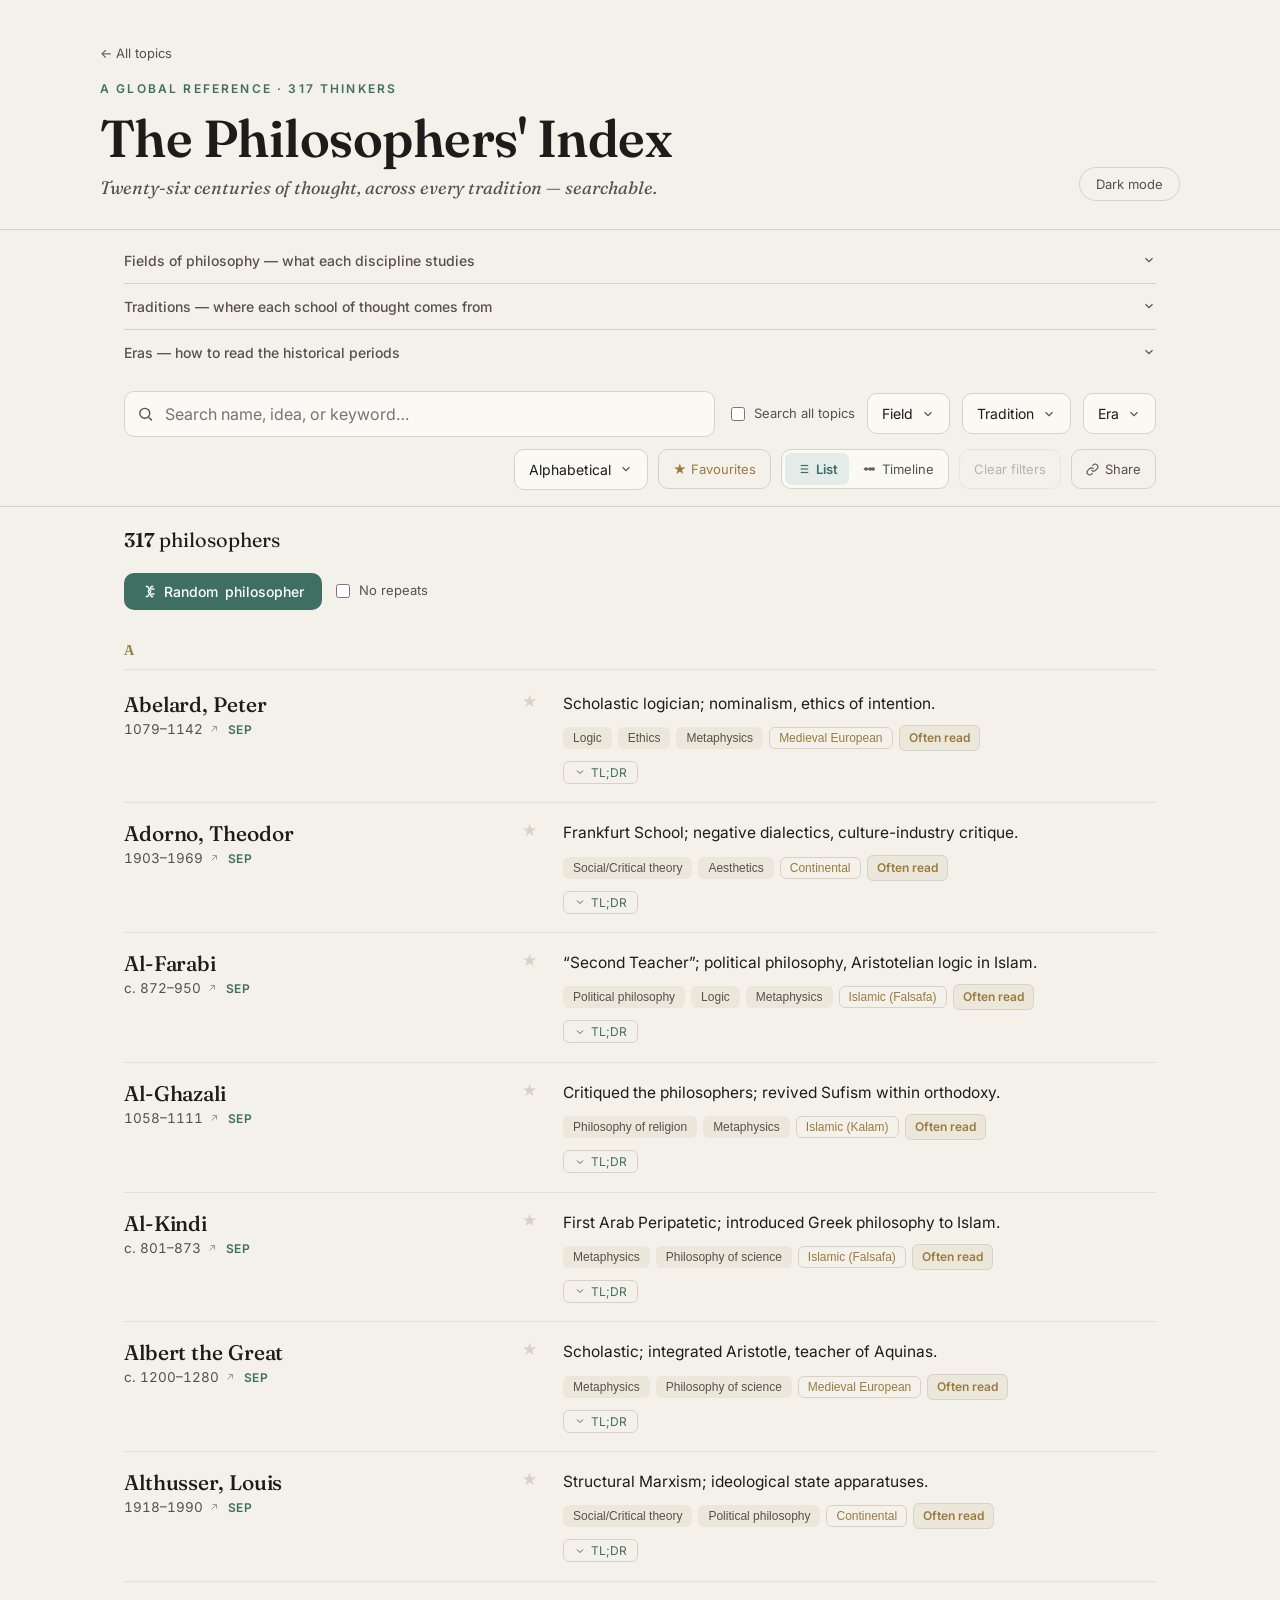
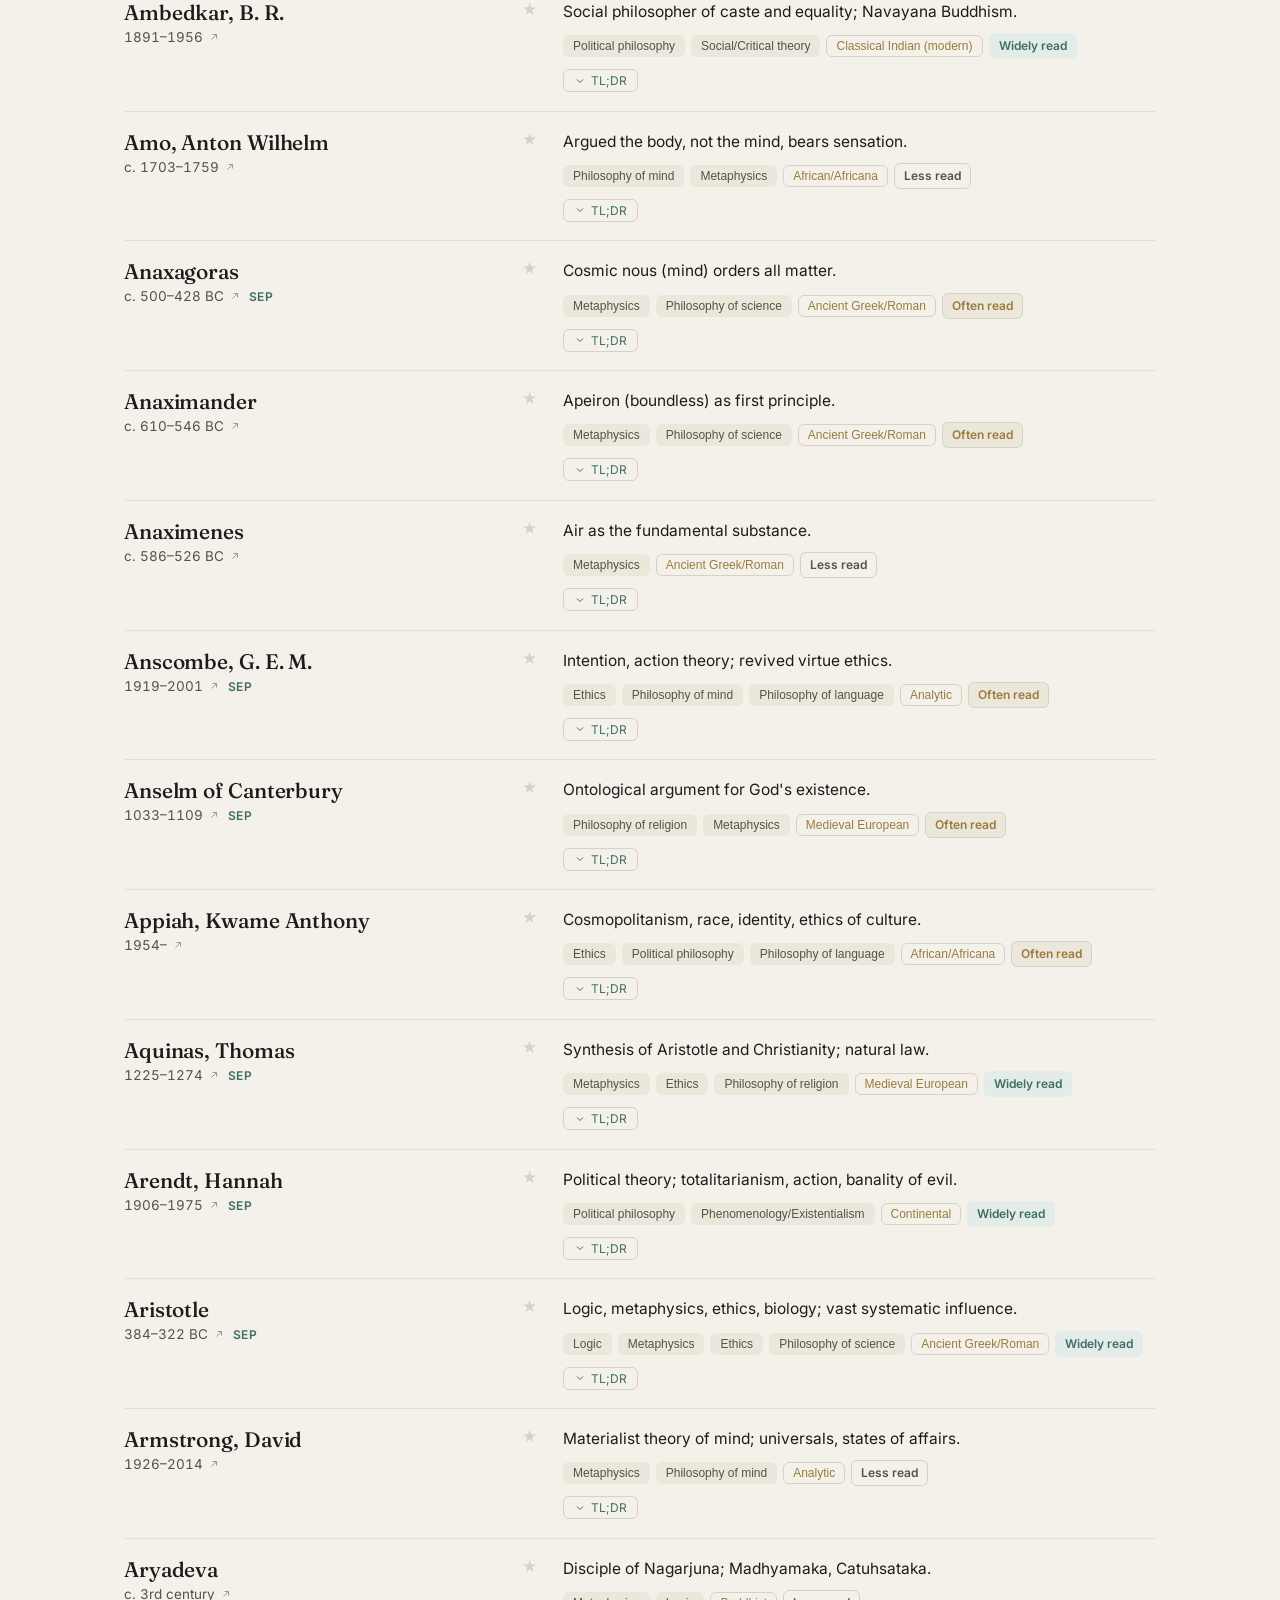
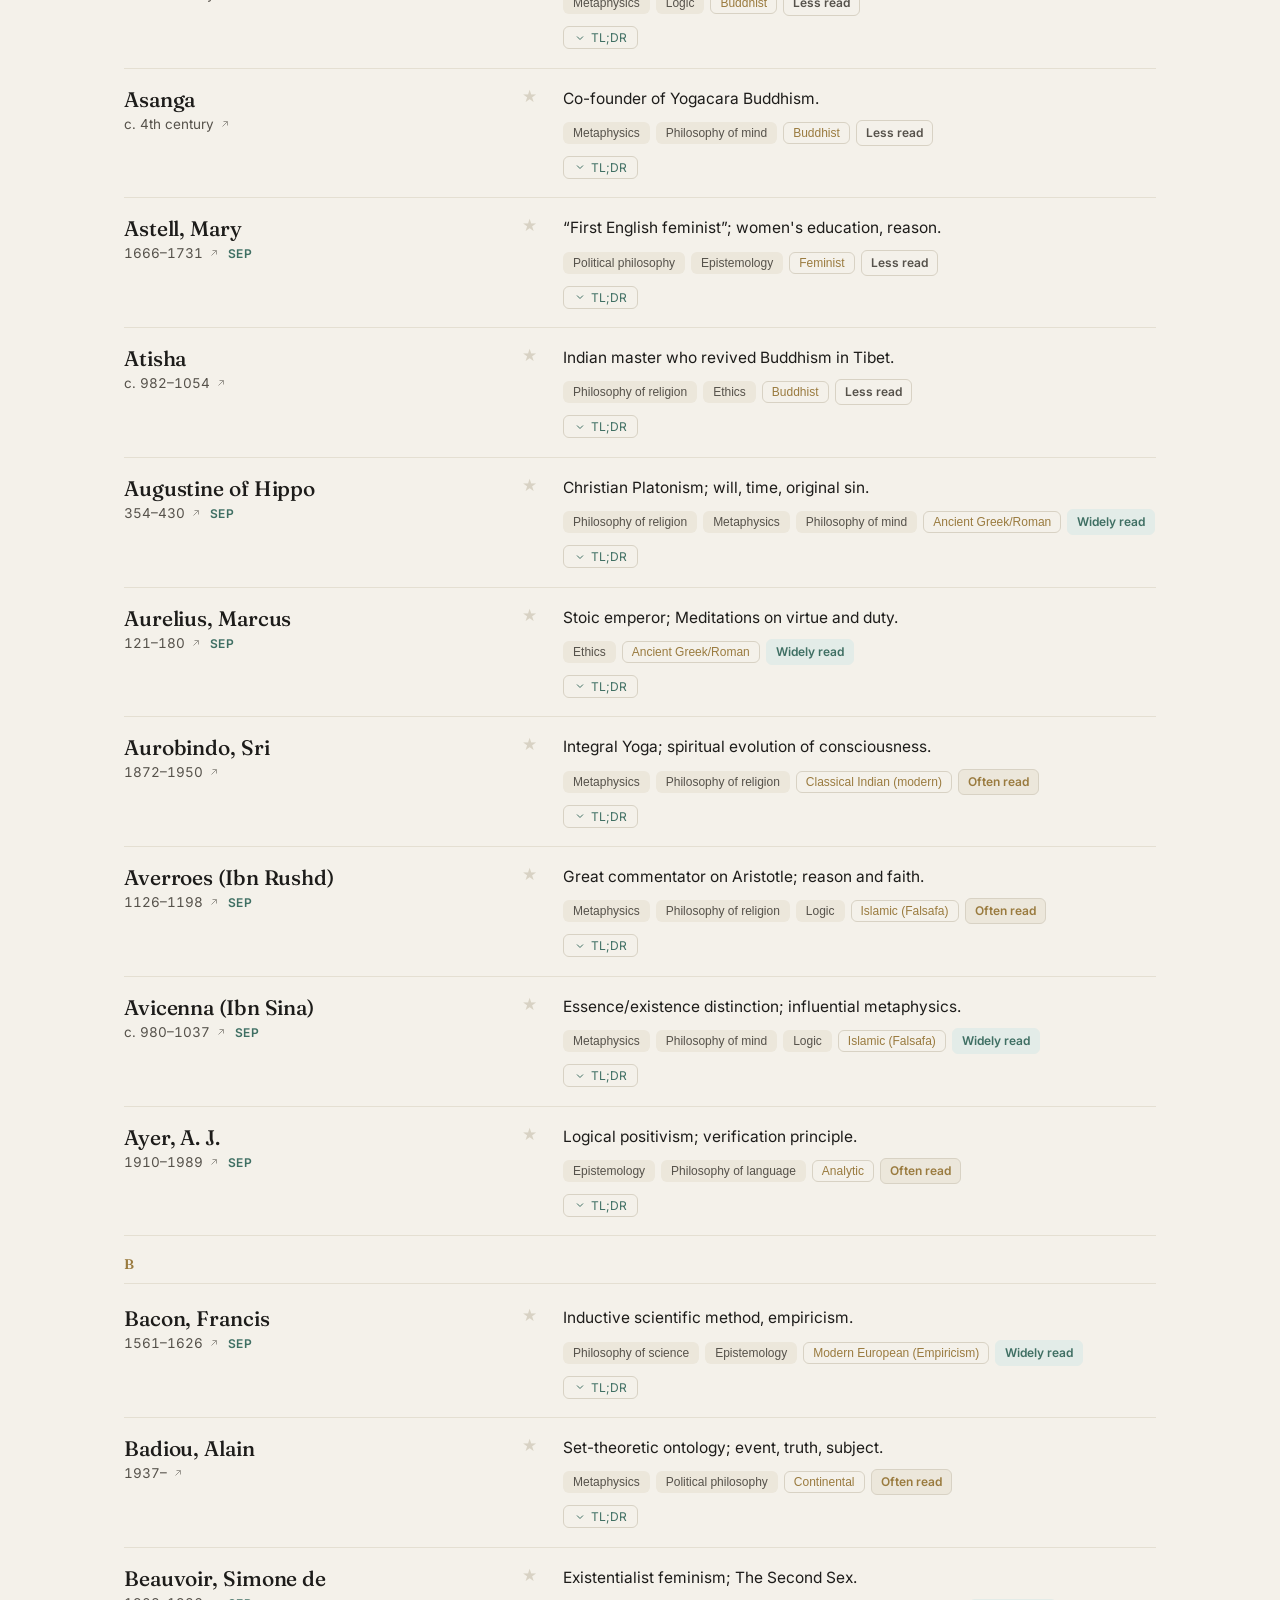
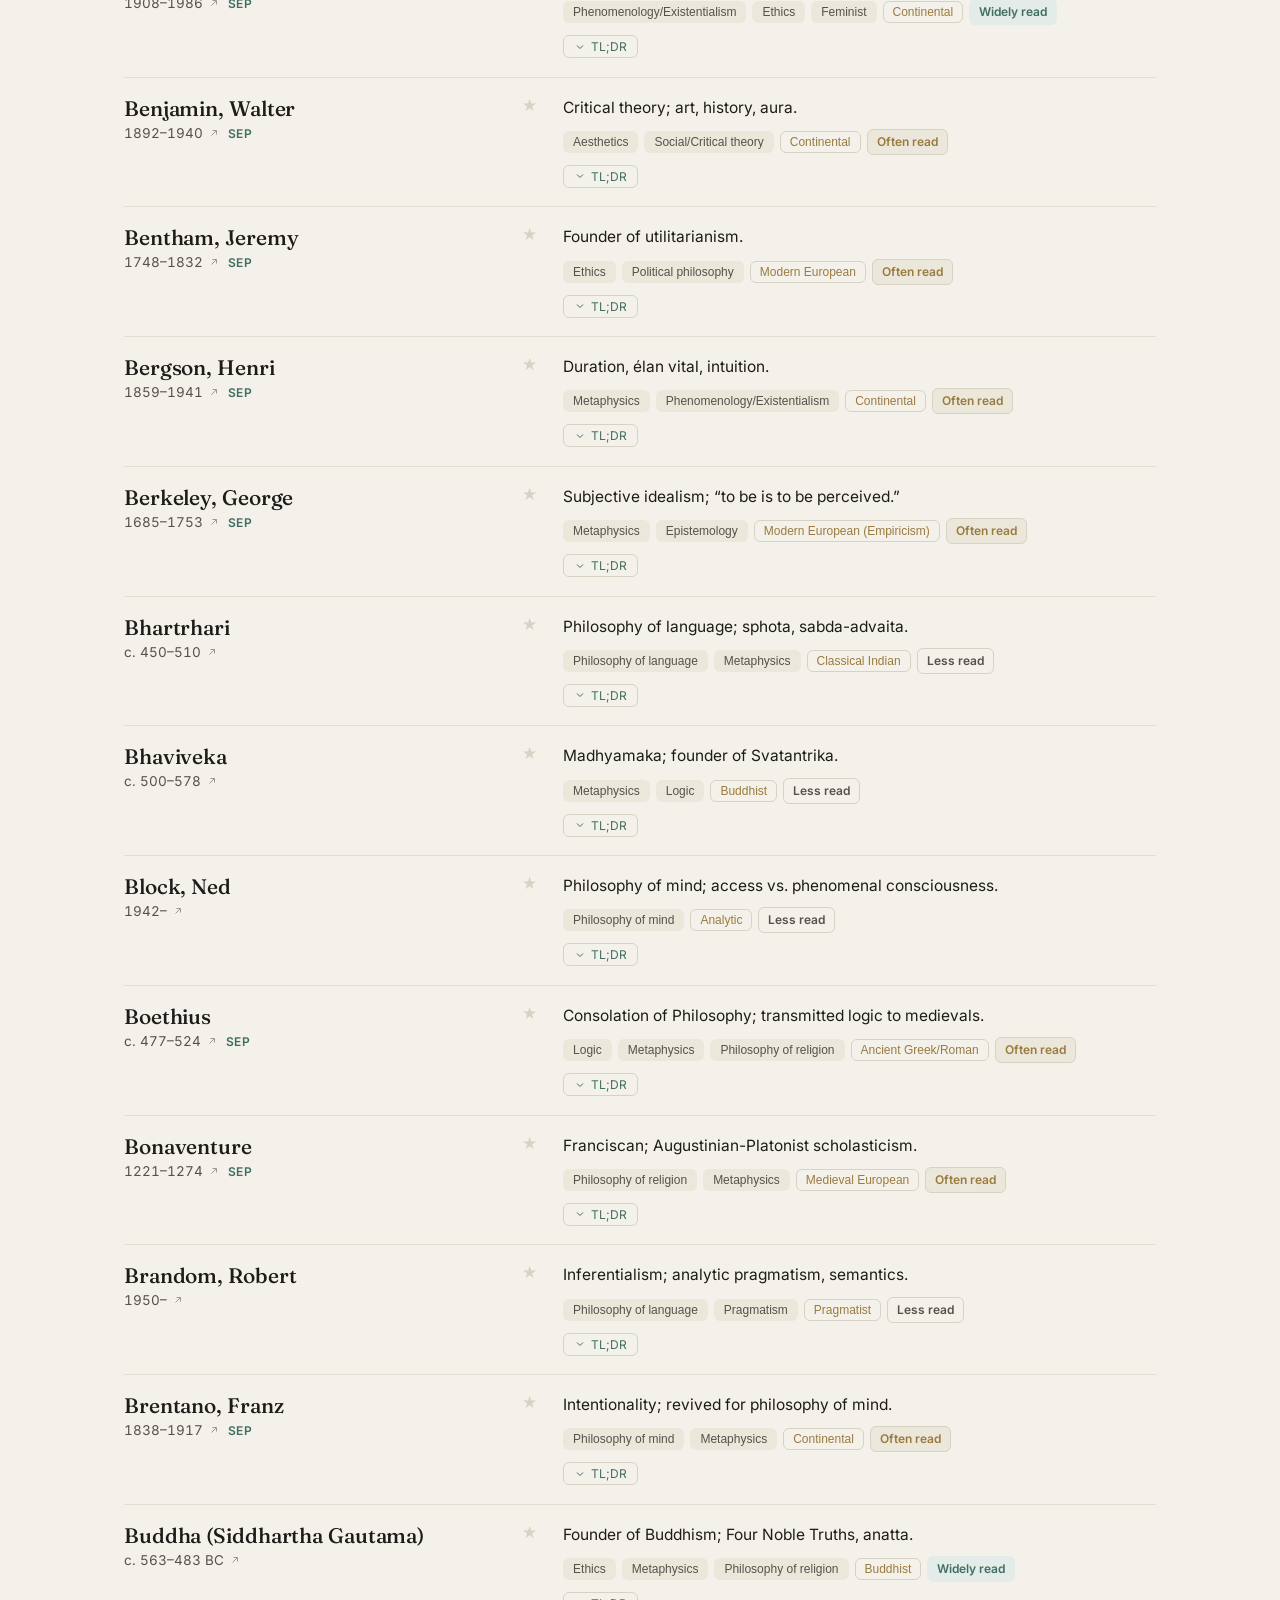
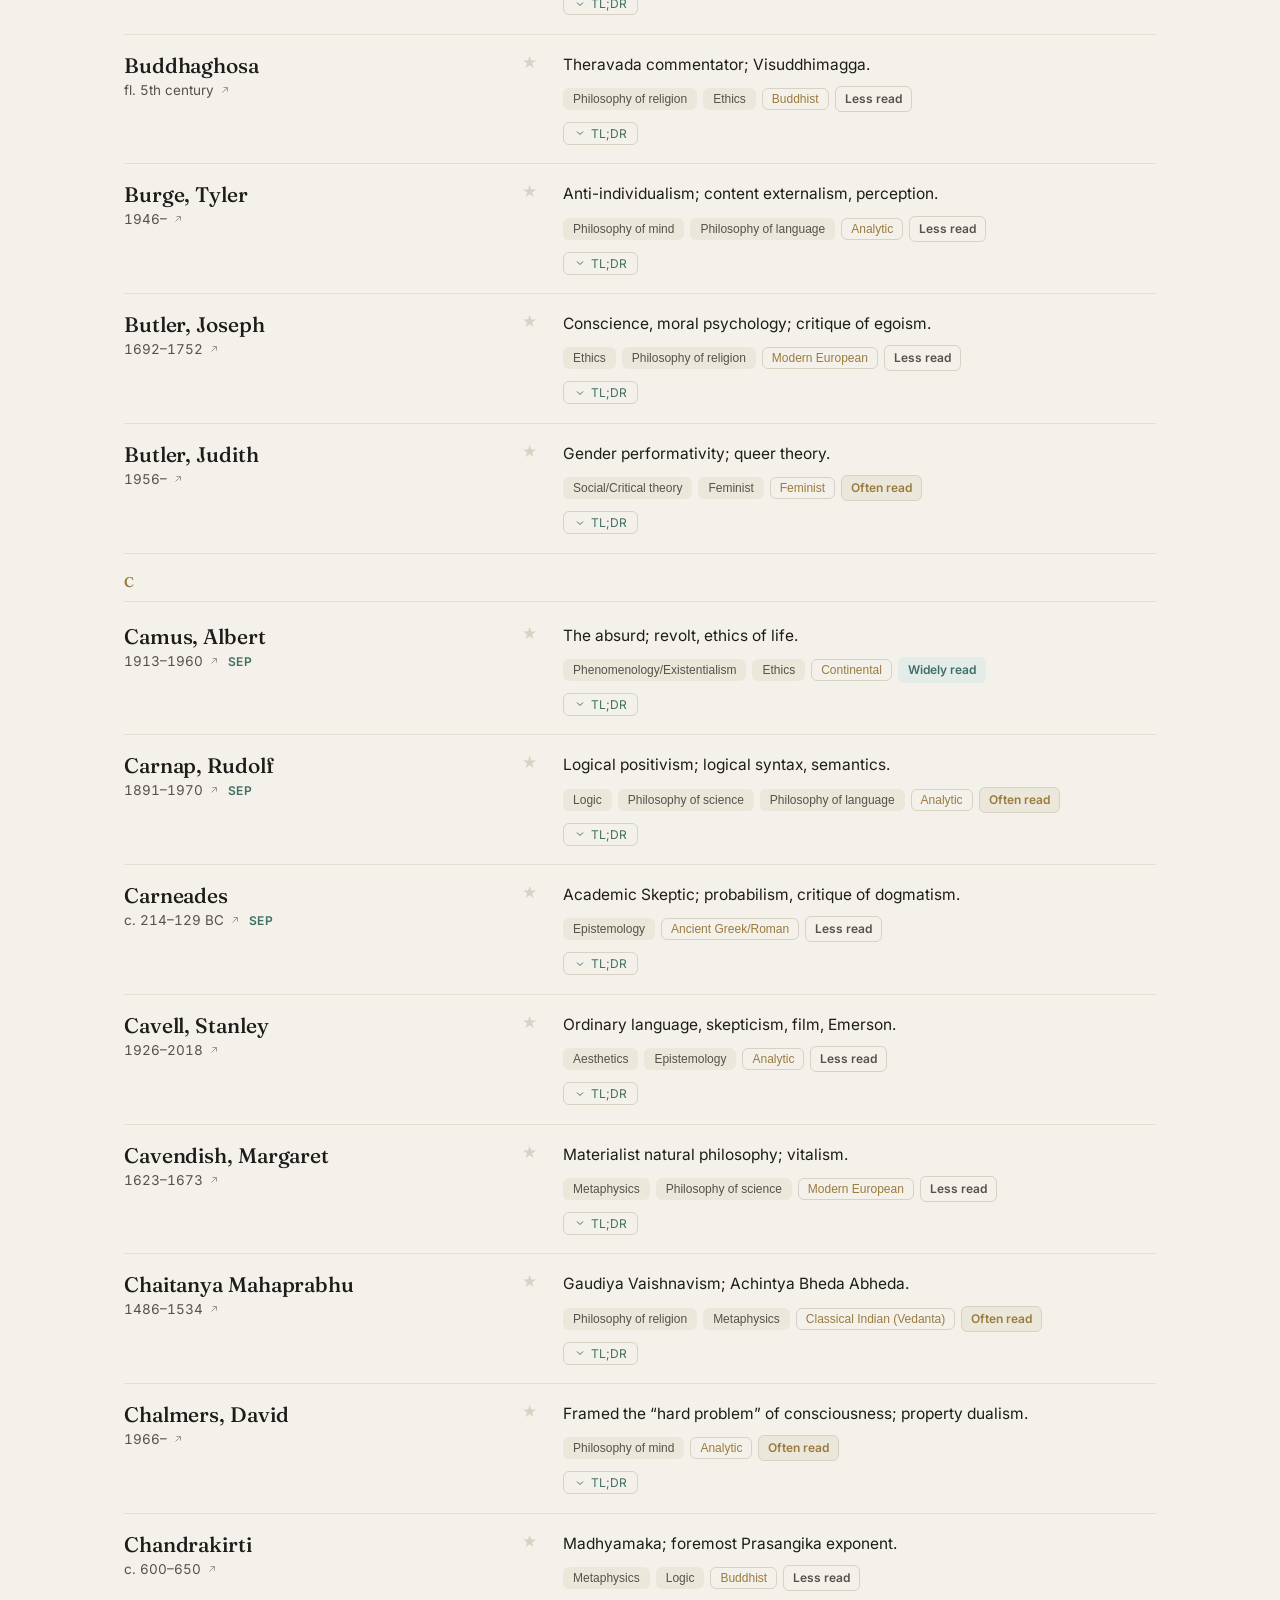
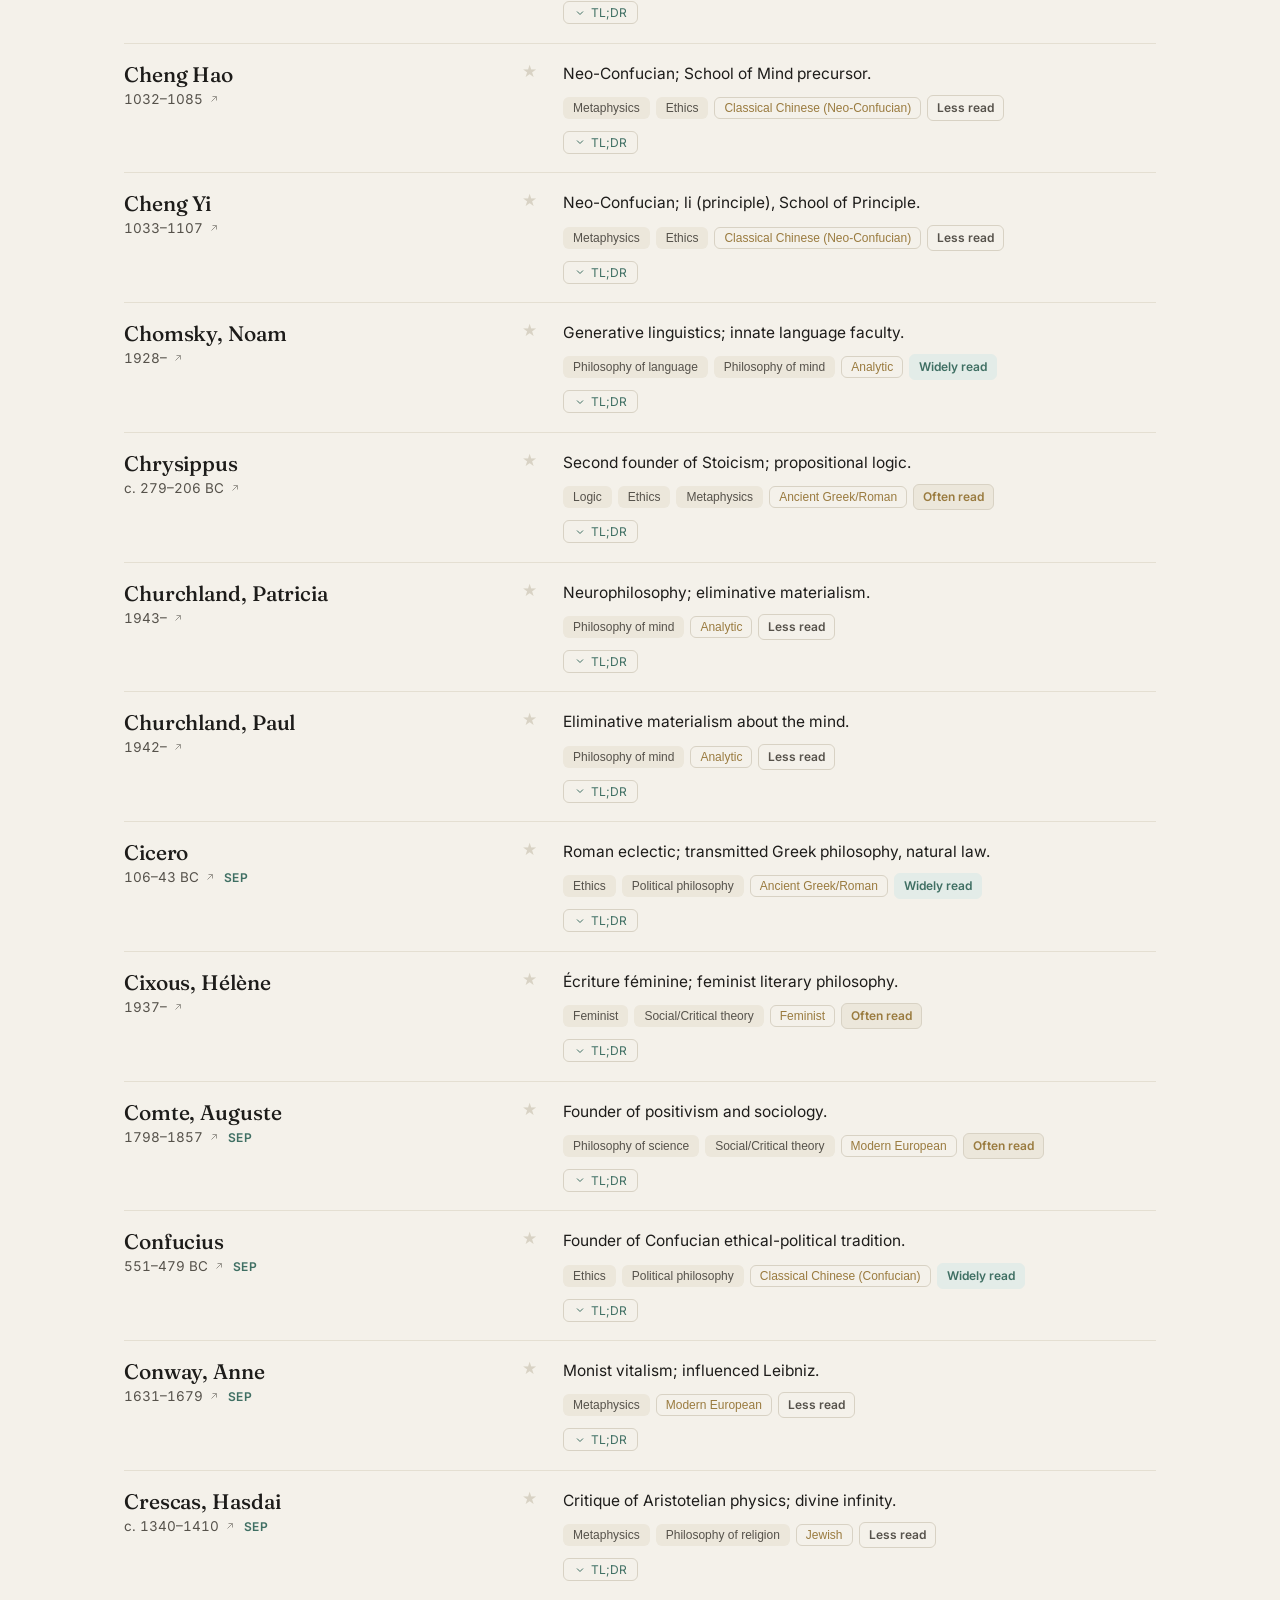
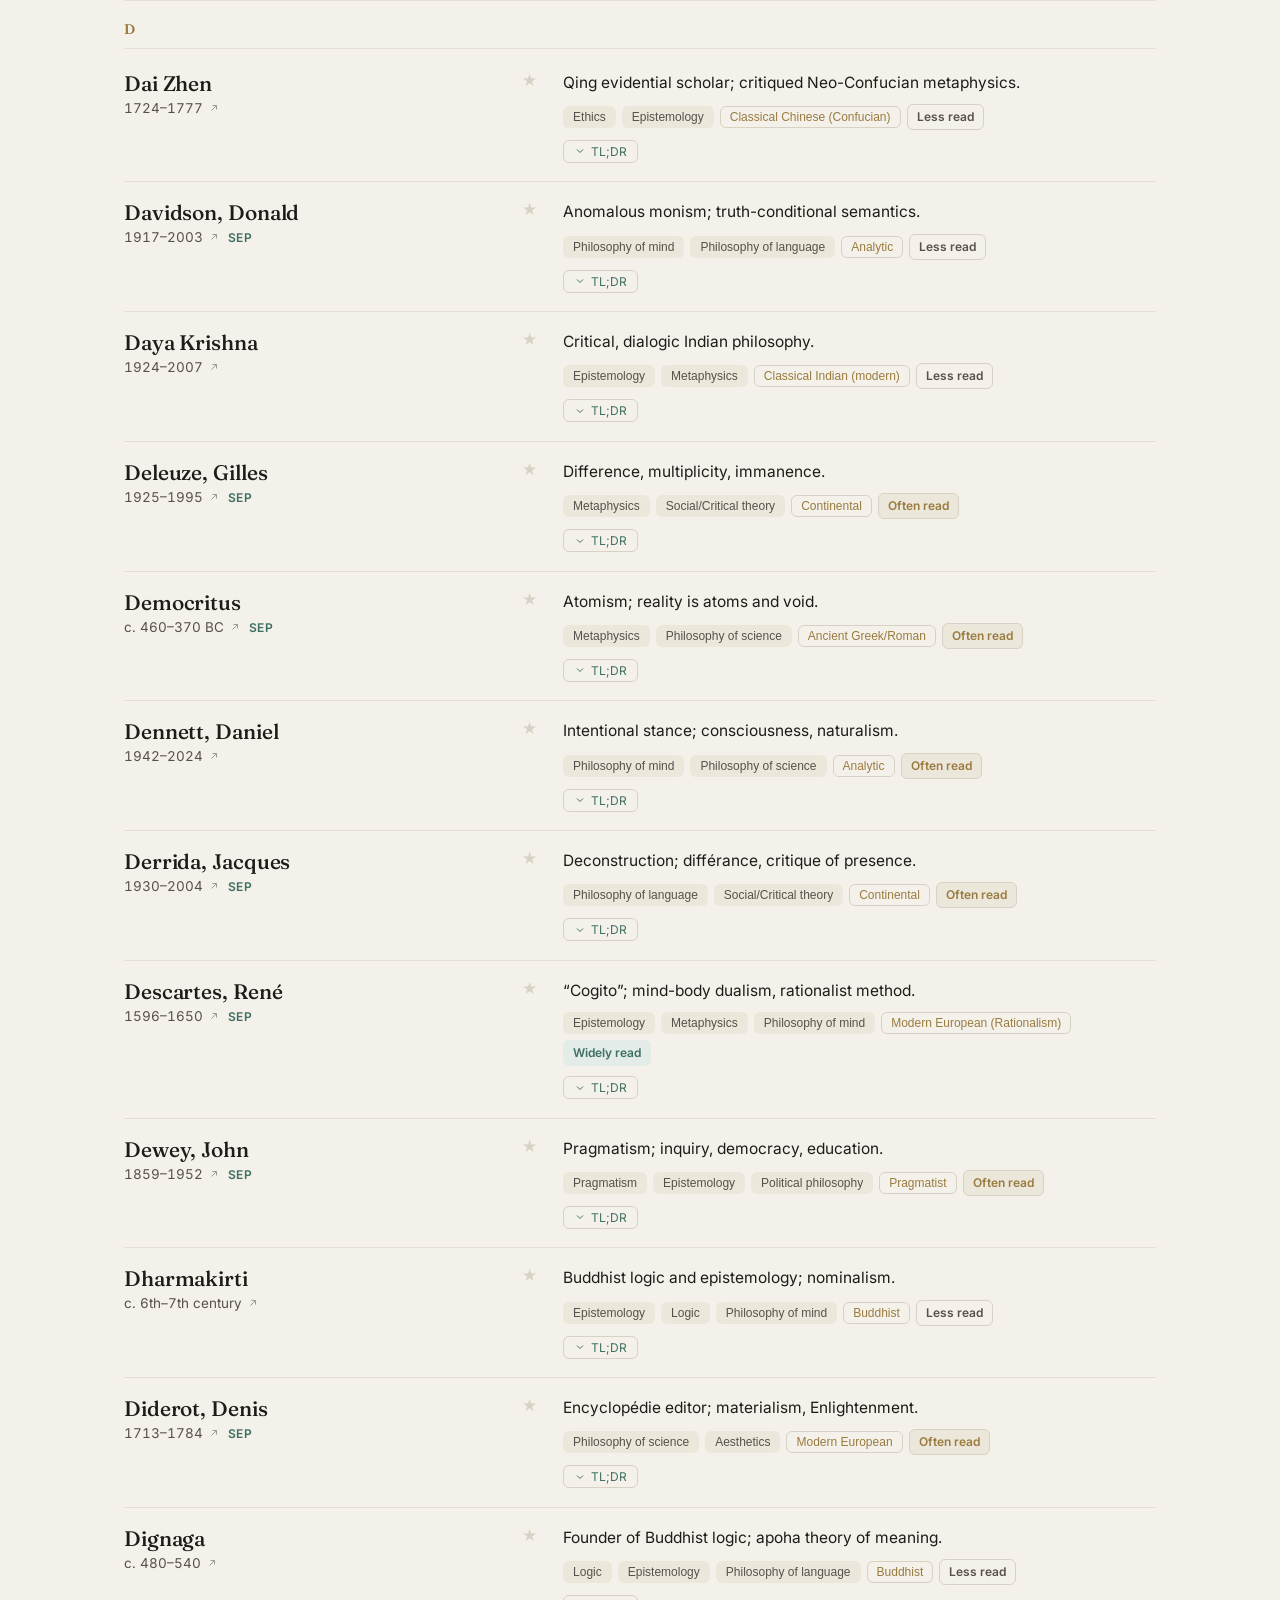
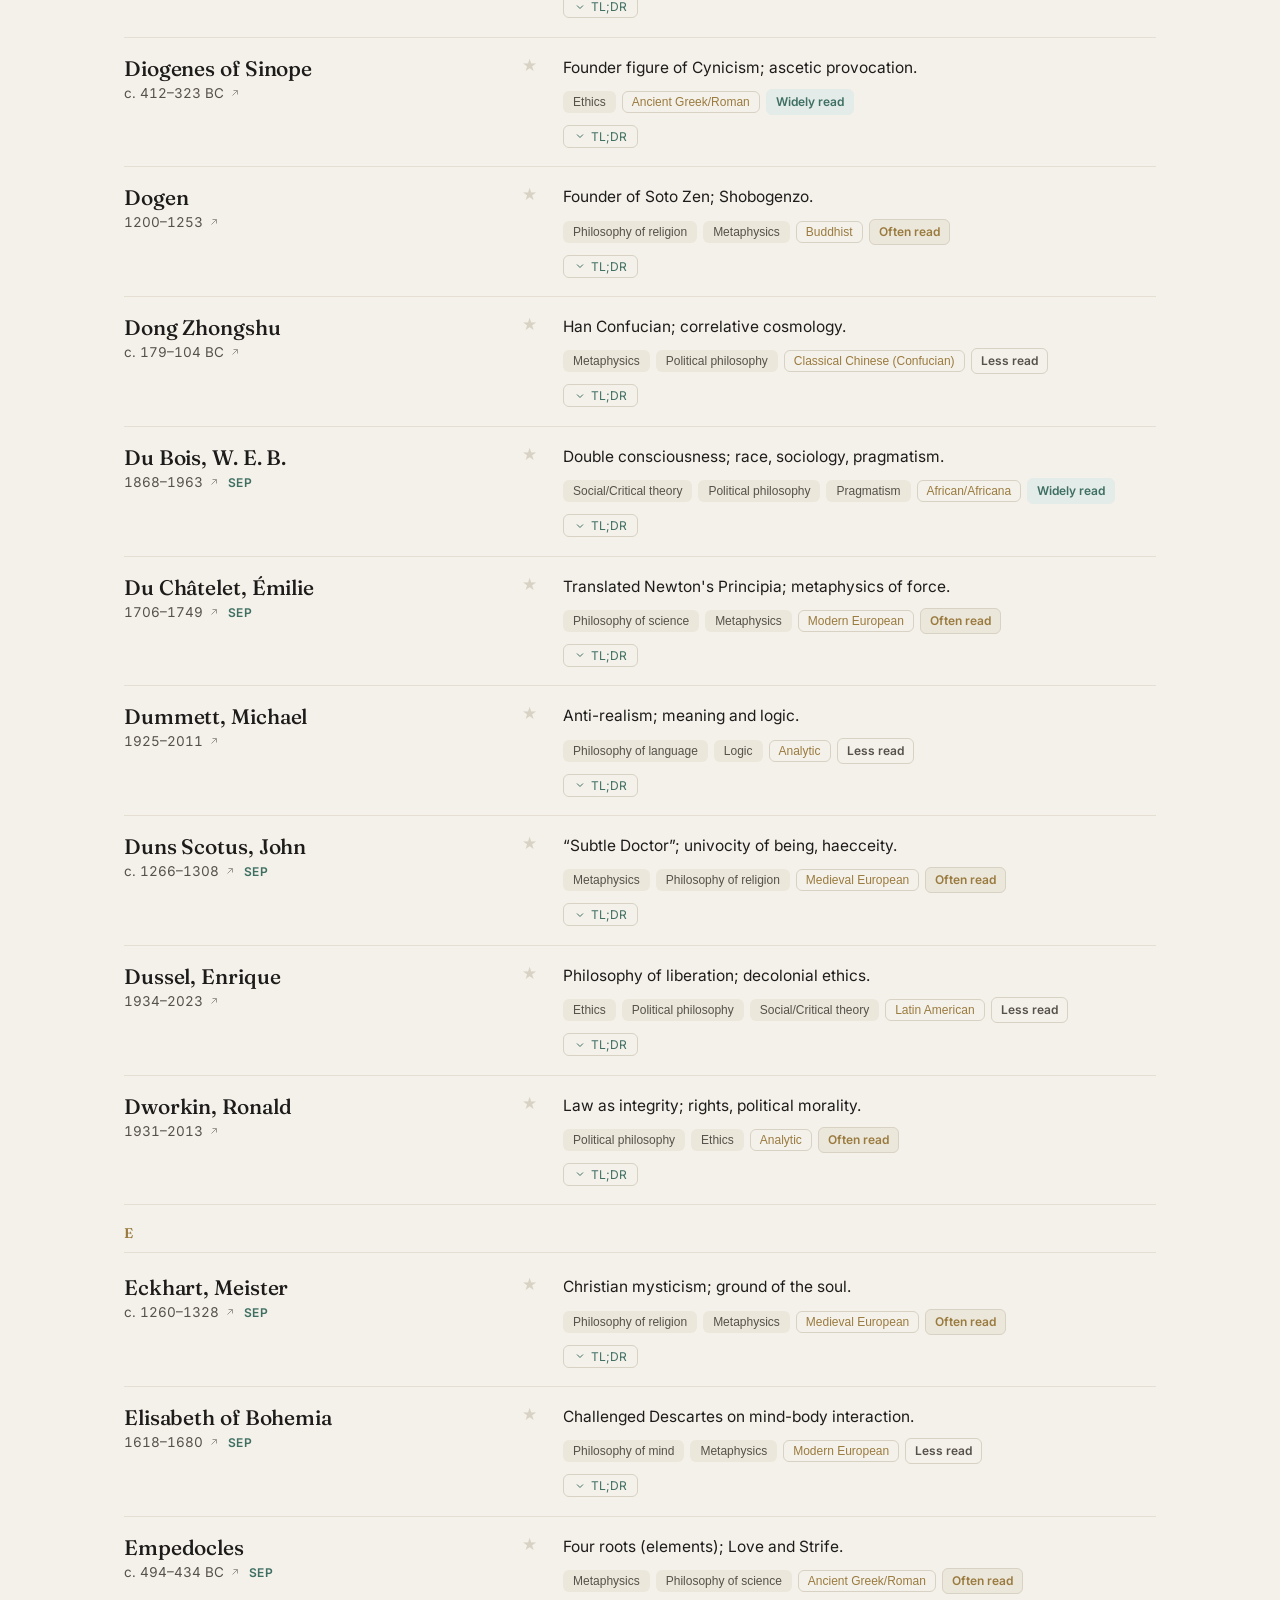
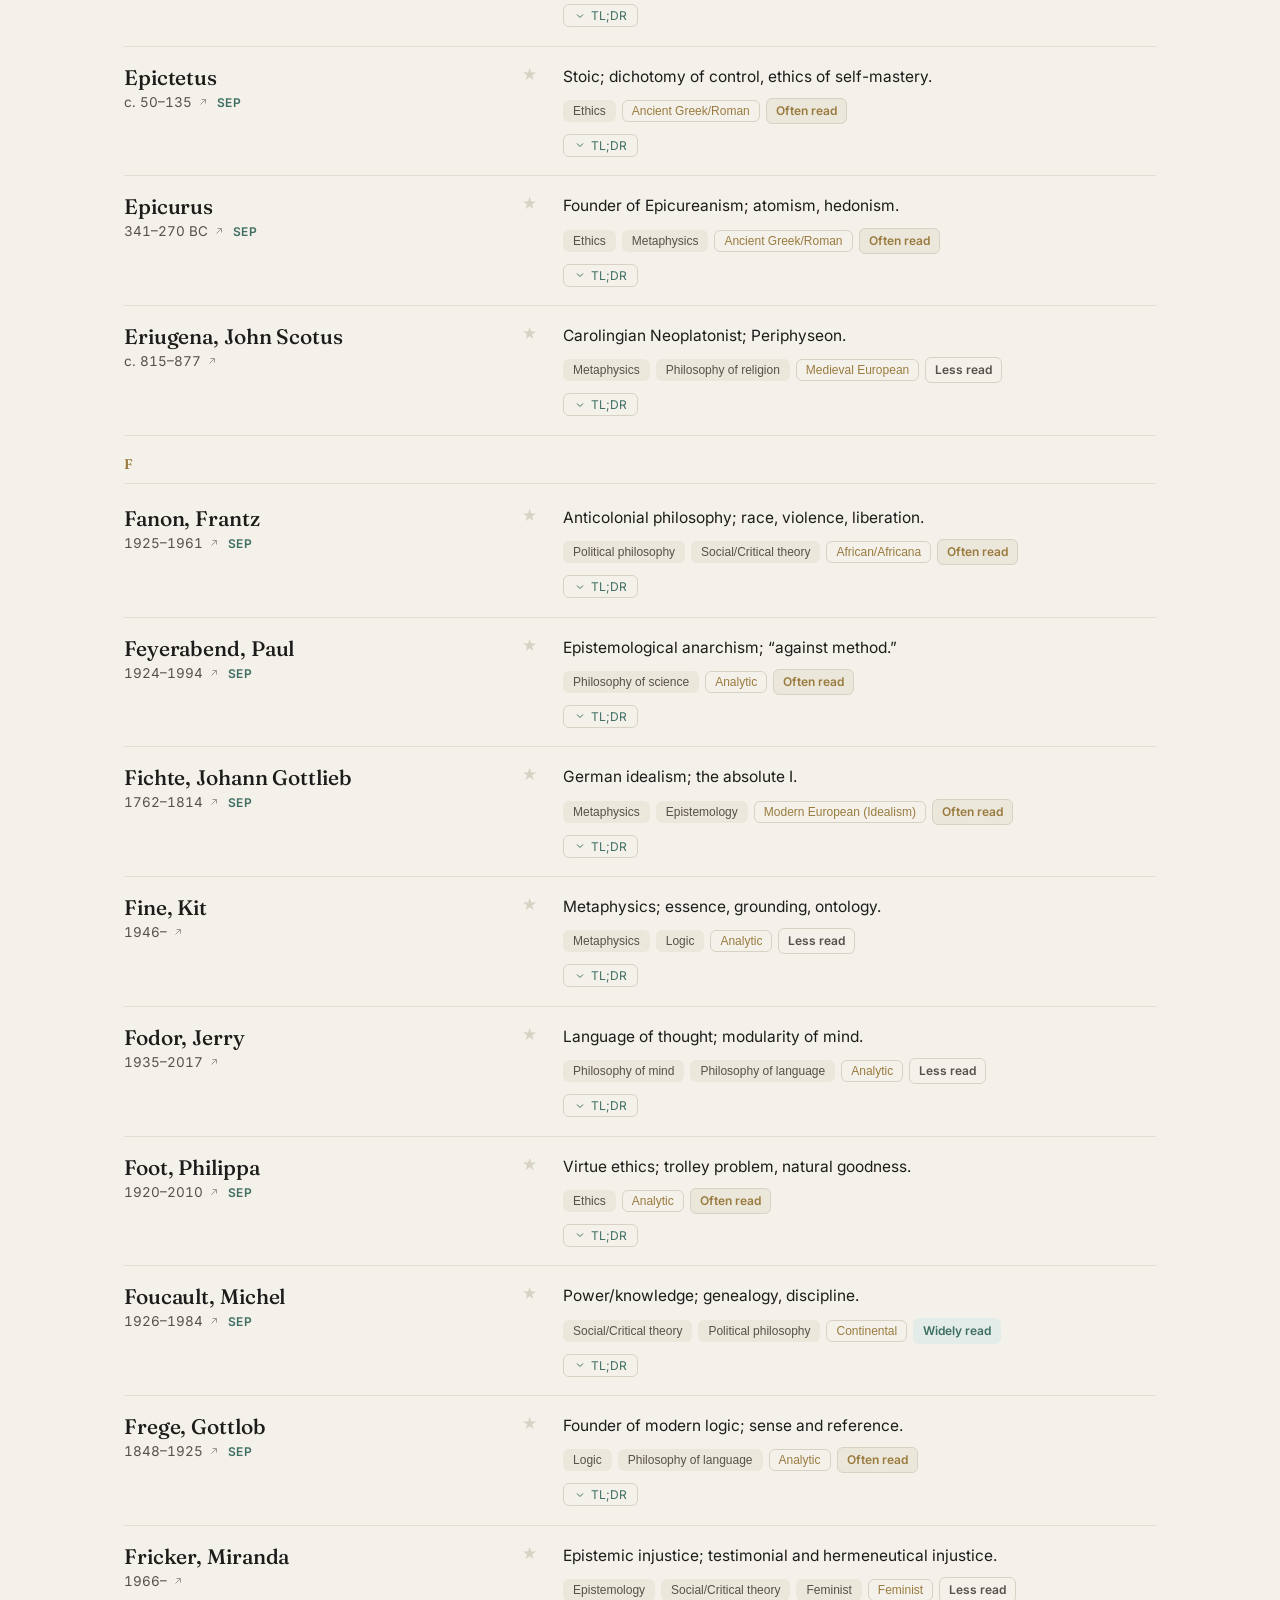
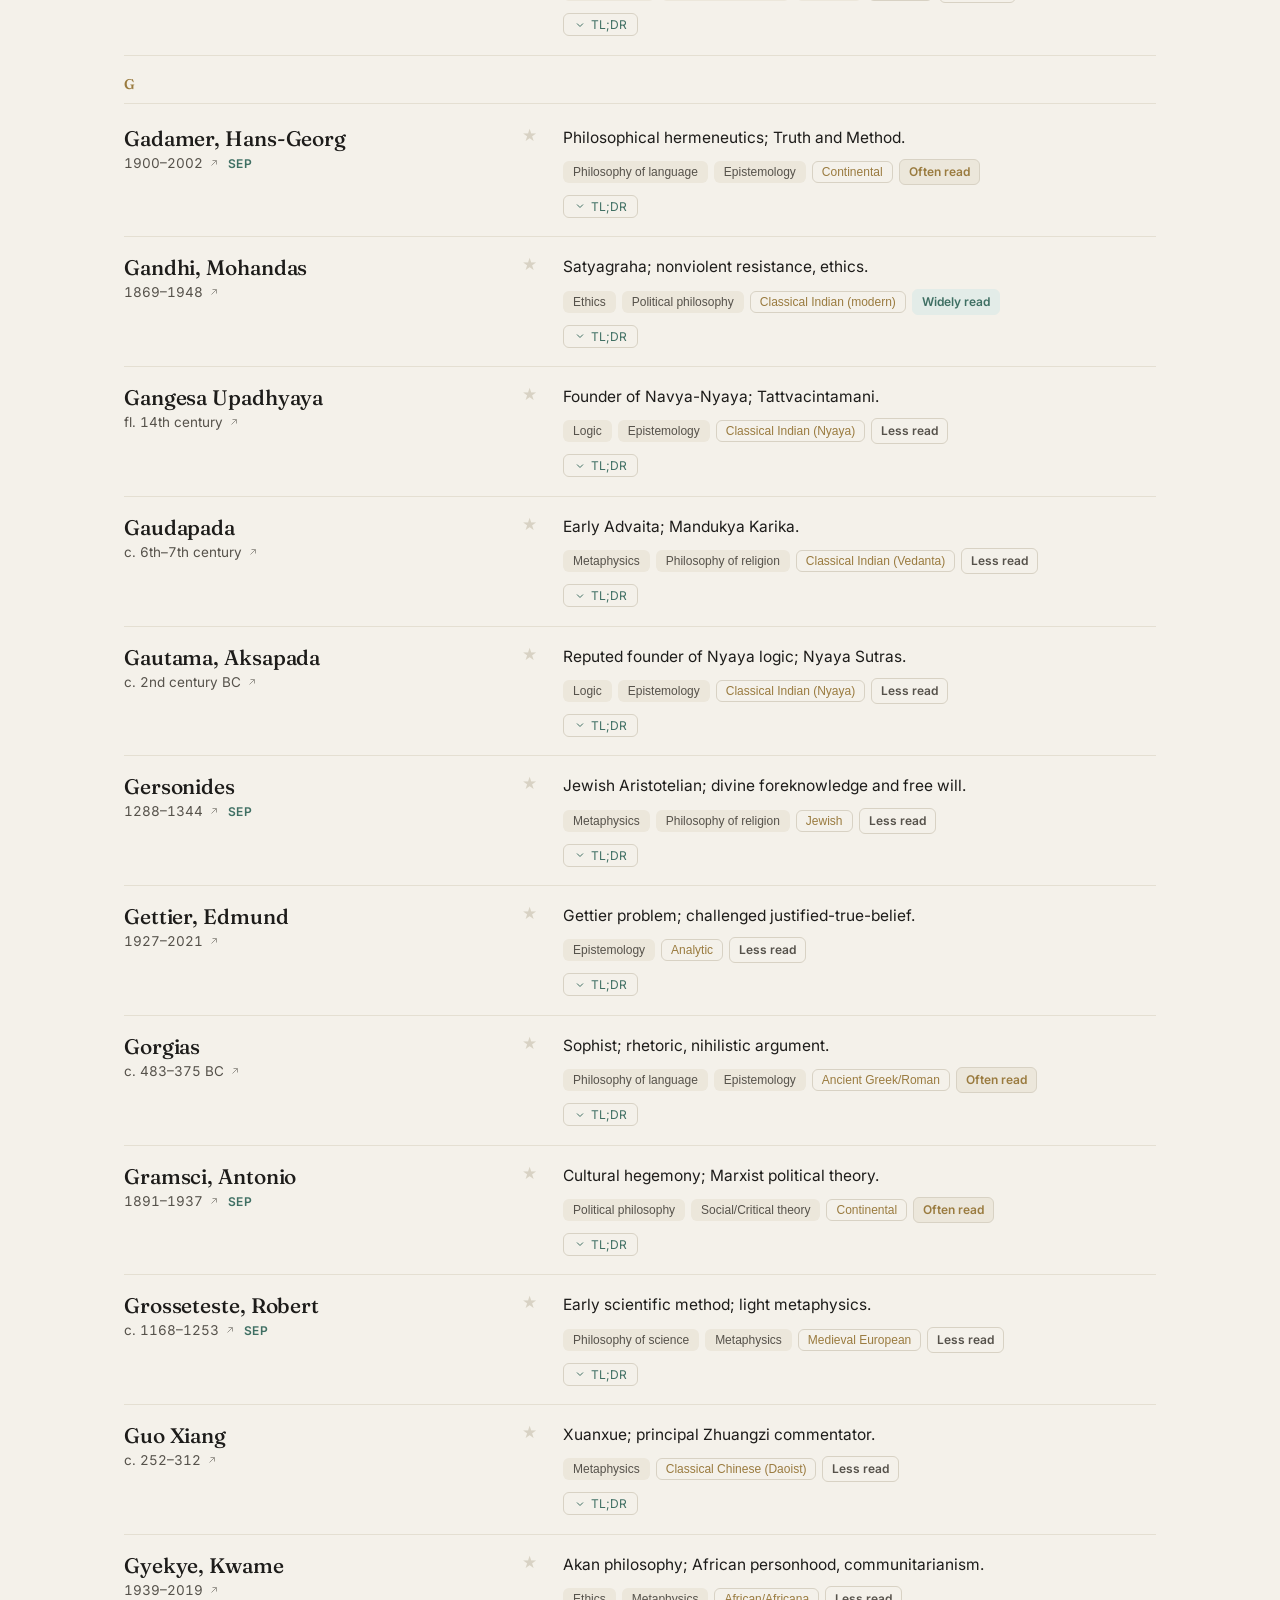
==== commit 62f25647: "feat: cross-topic search mode in the search box (#221) Add an opt-in "Search all topics" checkbox th" ====
--- a/viewer.html
+++ b/viewer.html
@@ -37,6 +37,7 @@
       <svg viewBox="0 0 24 24"><circle cx="11" cy="11" r="7"/><line x1="21" y1="21" x2="16.5" y2="16.5"/></svg>
       <input id="q" type="search" placeholder="Search name, idea, or keyword&hellip;" autocomplete="off">
     </div>
+    <label class="all-topics-toggle"><input type="checkbox" id="allTopicsToggle"> Search all topics</label>
     <span id="filterBar" style="display:contents"></span>
     <div class="controls-right">
       <div class="dd" id="ddSort">
@@ -58,6 +59,9 @@
   </div>
 </div>
 
+<div class="wrap">
+  <div class="cross-topic-note" id="crossTopicNote" hidden>Filters and view are unavailable while searching all topics.</div>
+</div>
 
 <div class="wrap">
   <div class="meta-row">
@@ -78,7 +82,7 @@
   </div>
 </div>
 
-<main class="wrap"><div class="results" id="results"></div></main>
+<main class="wrap"><div class="results" id="results"></div><div class="detail" id="detail"></div></main>
 <div class="timeline-tip" id="timelineTip" aria-hidden="true"></div>
 
 <footer><div class="wrap" style="padding:0">
@@ -86,758 +90,6 @@
   <span style="display:block;margin-top:14px"><a href="https://github.com/andreasnonslid/phil" target="_blank" rel="noopener">Source on GitHub &rarr;</a></span>
 </div></footer>
 
-<script>
-let DATA=[];
-let CFG={};          // topic config (the JSON "meta" block), set in loadData
-let FILTERS=[];      // CFG.filters
-const state={q:"",filters:{},sort:"az",showFavs:false,view:"list"};
-const formatViews=n=>Number(n||0).toLocaleString(undefined,{maximumFractionDigits:0});
-
-// Available topics. The ?d= param selects one; anything else falls back to phil.
-const DATASETS=["phil","hist-events","hist-chars"];
-function currentDataset(){
-  const d=new URLSearchParams(location.search).get("d");
-  return DATASETS.includes(d)?d:"phil";
-}
-const filterById=id=>FILTERS.find(f=>f.id===id);
-const groupFilter=()=>FILTERS.find(f=>f.grouping);
-
-async function loadData(){
-  const topic=await fetch(`data/${currentDataset()}.json`).then(r=>r.json());
-  CFG=topic.meta||{};
-  FILTERS=CFG.filters||[];
-  state.sort=CFG.defaultSort||"az";
-  state.filters={};
-  FILTERS.forEach(f=>{ state.filters[f.id]=new Set(); });
-  let popularity={};
-  if(CFG.popularity){
-    popularity=await fetch("data/popularity.json").then(r=>r.json()).catch(()=>({}));
-  }
-  const yk=CFG.yearKey||"y";
-  DATA=(topic.entries||[]).map(r=>{
-    const p=popularity[r.name]||{};
-    return {
-      ...r,
-      y:r[yk] ?? r.y,
-      popularity:p.score ?? r.popularity ?? null,
-      avg_views_per_day:p.avg_views_per_day ?? r.avg_views_per_day ?? 0
-    };
-  });
-}
-
-const $=s=>document.querySelector(s);
-const esc=s=>s.replace(/[&<>"]/g,c=>({"&":"&amp;","<":"&lt;",">":"&gt;",'"':"&quot;"}[c]));
-
-function buildPanel(id,items,setRef,multi){
-  const dd=$(id), panel=dd.querySelector(".panel");
-  let h="";
-  if(multi) h+=`<div class="panel-head" style="display:flex;justify-content:space-between;align-items:center">
-    <span>Select any</span><button class="clear-btn" data-clear>Clear</button></div>`;
-  items.forEach(it=>{
-    if(multi){
-      h+=`<label class="opt"><input type="checkbox" value="${esc(it)}"><span>${esc(it)}</span></label>`;
-    }else{
-      h+=`<button type="button" class="opt radio" data-val="${esc(it[0]||it)}">
-        <span>${esc(it[1]||it)}</span>
-        <svg class="tick" viewBox="0 0 24 24"><polyline points="5 12 10 17 19 7"/></svg></button>`;
-    }
-  });
-  panel.innerHTML=h;
-}
-
-// ---- config-driven UI construction (all called once from buildUI, after loadData) ----
-function buildFilterDropdowns(){
-  $("#filterBar").innerHTML=FILTERS.map(f=>`
-    <div class="dd" id="dd-${esc(f.id)}">
-      <button class="dd-btn" aria-haspopup="true"><span>${esc(f.label)}</span><span class="badge" hidden>0</span>
-        <svg class="chev" viewBox="0 0 24 24"><polyline points="6 9 12 15 18 9"/></svg></button>
-      <div class="panel" role="group"></div>
-    </div>`).join("");
-}
-
-function buildGlossBars(){
-  const bars=FILTERS.filter(f=>f.glossary);
-  $("#glossBars").innerHTML=bars.map((f,i)=>`
-    <div class="gloss-bar"${i===bars.length-1?' style="border-bottom:none"':''}>
-      <button class="gloss-toggle" aria-expanded="false" aria-controls="gb-${esc(f.id)}">
-        <span>${esc(f.glossary.heading||f.label)}</span>
-        <svg class="gt-chev" viewBox="0 0 24 24"><polyline points="6 9 12 15 18 9"/></svg>
-      </button>
-      <div class="gloss-body" id="gb-${esc(f.id)}">
-        <select class="gloss-select" id="gs-${esc(f.id)}"><option value="">${esc(f.glossary.placeholder||"Choose…")}</option></select>
-        <p class="gloss-desc" id="gd-${esc(f.id)}"></p>
-      </div>
-    </div>`).join("");
-  document.querySelectorAll(".gloss-toggle").forEach(btn=>{
-    btn.addEventListener("click",()=>{
-      btn.setAttribute("aria-expanded",String(btn.getAttribute("aria-expanded")!=="true"));
-    });
-  });
-}
-
-function wireDropdowns(){
-  document.querySelectorAll(".dd-btn").forEach(btn=>{
-    btn.setAttribute("aria-expanded","false");
-    btn.addEventListener("click",e=>{
-      const dd=btn.parentElement;
-      document.querySelectorAll(".dd").forEach(d=>{if(d!==dd){d.classList.remove("open");const ob=d.querySelector(".dd-btn");if(ob)ob.setAttribute("aria-expanded","false");}});
-      dd.classList.toggle("open");
-      btn.setAttribute("aria-expanded",String(dd.classList.contains("open")));
-      if(dd.classList.contains("open")){
-        const panel=dd.querySelector(".panel");
-        panel.classList.remove("align-right");
-        if(panel.getBoundingClientRect().right>window.innerWidth-8)panel.classList.add("align-right");
-      }
-    });
-  });
-}
-document.addEventListener("click",e=>{
-  if(!e.target.closest(".dd"))document.querySelectorAll(".dd").forEach(d=>{d.classList.remove("open");const ob=d.querySelector(".dd-btn");if(ob)ob.setAttribute("aria-expanded","false");});
-});
-
-function wireMulti(id,setRef){
-  const dd=$(id);
-  dd.querySelectorAll('input[type=checkbox]').forEach(cb=>{
-    cb.addEventListener("change",()=>{
-      cb.checked?setRef.add(cb.value):setRef.delete(cb.value);
-      updBadge(dd,setRef.size);render();
-    });
-  });
-  const clr=dd.querySelector("[data-clear]");
-  if(clr)clr.addEventListener("click",()=>{
-    setRef.clear();
-    dd.querySelectorAll('input[type=checkbox]').forEach(c=>c.checked=false);
-    updBadge(dd,0);render();
-  });
-}
-
-function wireSort(){
-  buildPanel("#ddSort",CFG.sorts||[],null,false);
-  $("#ddSort").querySelectorAll(".opt").forEach(o=>{
-    o.addEventListener("click",()=>{
-      state.sort=o.dataset.val;
-      $("#ddSort").querySelectorAll(".opt").forEach(x=>x.classList.toggle("sel",x===o));
-      $("#sortLabel").textContent=o.querySelector("span").textContent;
-      $("#ddSort").classList.remove("open");render();
-    });
-  });
-  const def=$("#ddSort").querySelector(`.opt[data-val="${state.sort}"]`);
-  if(def){def.classList.add("sel");$("#sortLabel").textContent=def.querySelector("span").textContent;}
-}
-
-// Build everything that depends on the loaded topic config. Runs once after loadData.
-function buildUI(){
-  document.title=CFG.title||"Index";
-  $(".title-block h1").textContent=CFG.title||"";
-  $(".title-block .sub").textContent=CFG.subtitle||"";
-  $("#itemNoun").textContent=CFG.itemNoun||"";
-  $("#randNoun").textContent=CFG.itemNounSingular||"";
-  $("#randExhaustedNoun").textContent=CFG.itemNoun||"";
-  if(CFG.footer)$("#footerNote").innerHTML=CFG.footer;
-  buildFilterDropdowns();
-  buildGlossBars();
-  FILTERS.forEach(f=>{
-    buildPanel(`#dd-${f.id}`,f.options||[],state.filters[f.id],true);
-    wireMulti(`#dd-${f.id}`,state.filters[f.id]);
-    if(f.glossary){
-      buildGlossSelect(`gs-${f.id}`,f.glossary.terms||{});
-      wireGloss(`gs-${f.id}`,`gd-${f.id}`,f.glossary.terms||{});
-    }
-  });
-  wireDropdowns();
-  wireSort();
-  if(!CFG.timeline){const vt=$(".view-toggle");if(vt)vt.style.display="none";}
-}
-
-function updBadge(dd,n){
-  const b=dd.querySelector(".badge");
-  if(!b)return;
-  if(n>0){b.hidden=false;b.textContent=n}else{b.hidden=true}
-}
-
-$("#q").addEventListener("input",e=>{state.q=e.target.value.trim().toLowerCase();render();});
-
-const themeBtn=$("#themeBtn");
-themeBtn.textContent=document.documentElement.getAttribute("data-theme")==="dark"?"Light mode":"Dark mode";
-themeBtn.addEventListener("click",()=>{
-  const dark=document.documentElement.getAttribute("data-theme")==="dark";
-  const next=dark?"light":"dark";
-  document.documentElement.setAttribute("data-theme",next);
-  themeBtn.textContent=dark?"Dark mode":"Light mode";
-  localStorage.setItem("phil_theme",next);
-});
-
-function highlight(text,q){
-  if(!q)return esc(text);
-  const i=text.toLowerCase().indexOf(q);
-  if(i<0)return esc(text);
-  return esc(text.slice(0,i))+"<mark>"+esc(text.slice(i,i+q.length))+"</mark>"+esc(text.slice(i+q.length));
-}
-
-function searchText(r){
-  const keys=CFG.searchKeys||["name","desc",...FILTERS.map(f=>f.key)];
-  return keys.map(k=>{const v=r[k];return Array.isArray(v)?v.join(" "):(v==null?"":String(v));}).join(" ").toLowerCase();
-}
-
-function match(r){
-  if(state.showFavs && !FAVS.has(r.name))return false;
-  for(const f of FILTERS){
-    const sel=state.filters[f.id];
-    if(!sel||!sel.size)continue;
-    if(f.multiValue){
-      const vals=r[f.key]||[];
-      if(![...sel].some(v=>vals.includes(v)))return false;
-    }else if(!sel.has(r[f.key]))return false;
-  }
-  if(state.q && !searchText(r).includes(state.q))return false;
-  return true;
-}
-
-function sortRecs(a){
-  const s=state.sort;
-  const c=[...a];
-  if(s==="az")c.sort((x,y)=>x.name.toLowerCase()<y.name.toLowerCase()?-1:1);
-  if(s==="old")c.sort((x,y)=>x.y-y.y||(x.name<y.name?-1:1));
-  if(s==="new")c.sort((x,y)=>y.y-x.y||(x.name<y.name?-1:1));
-  if(s==="popularity")c.sort((x,y)=>(y.avg_views_per_day||0)-(x.avg_views_per_day||0)||(x.name<y.name?-1:1));
-  if(s==="random")c.sort(()=>Math.random()-.5);
-  return c;
-}
-
-function renderActiveTags(){
-  const box=$("#activeTags");let h="";
-  const mk=(label,grp,val)=>`<button class="chip" data-grp="${grp}" data-val="${esc(val)}">${esc(label)} <span>&times;</span></button>`;
-  FILTERS.forEach(f=>{ state.filters[f.id].forEach(v=>h+=mk(v,f.id,v)); });
-  box.innerHTML=h;
-  box.querySelectorAll(".chip").forEach(ch=>ch.addEventListener("click",()=>{
-    const g=ch.dataset.grp,v=ch.dataset.val;state.filters[g].delete(v);
-    const dd=$(`#dd-${g}`);
-    const cb=dd.querySelector(`input[value="${CSS.escape(v)}"]`);if(cb)cb.checked=false;
-    updBadge(dd,state.filters[g].size);render();
-  }));
-}
-
-
-
-function row(r){
-  const q=state.q;
-  const cardTags=(CFG.cardTags||[]).map(ct=>{
-    const f=filterById(ct.id);
-    if(!f)return "";
-    const v=r[f.key];
-    if(v==null||v==="")return "";
-    const vals=Array.isArray(v)?v:[v];
-    return vals.map(x=>{
-      const label=ct.labelKey?(r[ct.labelKey]||x):x;
-      return `<button class="tag${ct.cls?" "+ct.cls:""}" data-filter="${esc(f.id)}" data-val="${esc(x)}">${esc(label)}</button>`;
-    }).join("");
-  }).join("");
-  const popClass=r.popularity>=75?"pop-high":r.popularity>=50?"pop-mid":"pop-low";
-  const popLabel=r.popularity>=75?"Widely read":r.popularity>=50?"Often read":"Less read";
-  const popTag=r.popularity===null?"":`<span class="tag popularity ${popClass}" title="Score ${r.popularity}/100 \u00b7 ${formatViews(r.avg_views_per_day)} avg. Wikipedia views/day (10-year window)">${popLabel}</span>`;
-  const ext=`<svg class="ext" viewBox="0 0 24 24" fill="none" stroke="currentColor" stroke-width="2"><path d="M7 17L17 7M9 7h8v8"/></svg>`;
-  return `<div class="row">
-    <div class="ident">
-      <div class="nm" style="display:flex;align-items:flex-start;gap:6px">
-        <a href="${r.url}" target="_blank" rel="noopener" style="flex:1">${highlight(r.name,q)}</a>
-        <button class="fav-btn${FAVS.has(r.name)?' active':''}" data-fav="${esc(r.name)}" title="Favourite" aria-label="Toggle favourite">★</button>
-      </div>
-      <div class="dt">${esc(r.dates||"")}<a href="${r.url}" target="_blank" rel="noopener" aria-label="Wikipedia">${ext}</a>${r.sep_url?`<a class="sep-link" href="${r.sep_url}" target="_blank" rel="noopener" aria-label="Stanford Encyclopedia of Philosophy">SEP</a>`:""}</div>
-    </div>
-    <div class="body">
-      <p class="desc">${highlight(r.desc,q)}</p>
-      <div class="tags">${cardTags}${popTag}</div>
-      ${r.tldr?`<button class="tldr-btn" aria-expanded="false"><svg viewBox="0 0 24 24"><polyline points="6 9 12 15 18 9"/></svg>TL;DR</button><div class="tldr-body">${esc(r.tldr)}</div>`:""}
-    </div>
-  </div>`;
-}
-
-// Fallback timeline lane colors when a topic doesn't supply its own per-value map.
-const TL_PALETTE=["#8b5e34","#2f6fb0","#9a7b3f","#b35d38","#7a8f35","#b15f88",
-  "#6d63a8","#bd4b6b","#3f8a75","#5576a8","#b1742f","#7b6b58","#3f6f63","#a85f3f"];
-
-const yearLabel=y=>y<0?`${Math.abs(y)} BCE`:`${y} CE`;
-
-function timelineTicks(min,max){
-  const span=max-min;
-  const step=span>2200?500:span>1000?250:span>420?100:span>180?50:25;
-  const start=Math.ceil(min/step)*step;
-  const ticks=[];
-  for(let y=start;y<=max;y+=step)ticks.push(y);
-  return ticks;
-}
-
-function timelineItemClass(r,recs){
-  if((r.popularity||0)>=75)return "popular";
-  if((r.popularity||0)>=50)return "mid";
-  return recs.length>90?"dot-only":"";
-}
-
-function renderTimeline(recs){
-  const prevScroll=document.getElementById("timelineScroller")?.scrollLeft||0;
-  const sorted=[...recs].sort((a,b)=>a.y-b.y||(a.name<b.name?-1:1));
-  const years=sorted.map(r=>r.y).filter(y=>Number.isFinite(y));
-  if(!years.length){
-    $("#results").innerHTML=`<div class="empty"><h3>No timeline dates available.</h3>
-      <p>Try a broader filter or switch back to the list view.</p></div>`;
-    return;
-  }
-  const min=Math.min(...years), max=Math.max(...years);
-  const pad=Math.max(20,Math.round((max-min)*0.035));
-  const start=min-pad, end=max+pad, span=Math.max(1,end-start);
-  const laneFilter=filterById(CFG.timelineLaneFilterId)||groupFilter()||FILTERS[0];
-  const laneKey=laneFilter?laneFilter.key:null;
-  const laneOpts=laneFilter?(laneFilter.options||[]):[];
-  const laneColors=(laneFilter&&laneFilter.colors)||{};
-  const lanes=laneKey
-    ? laneOpts.map(t=>[t,sorted.filter(r=>r[laneKey]===t)]).filter(([,items])=>items.length)
-    : [["All",sorted]];
-  const axis=timelineTicks(start,end).map(y=>{
-    const x=((y-start)/span)*100;
-    return `<div class="time-tick" style="left:${x}%"><span>${yearLabel(y)}</span></div>`;
-  }).join("");
-  const laneHtml=lanes.map(([trad,items],li)=>{
-    const color=laneColors[trad]||TL_PALETTE[li%TL_PALETTE.length];
-    const points=items.map(r=>{
-      const x=((r.y-start)/span)*100;
-      const cls=timelineItemClass(r,recs);
-      return `<a class="timeline-item ${cls}" href="${r.url}" target="_blank" rel="noopener"
-        data-name="${esc(r.name)}" style="left:${x}%;top:50%;--c:${color}">
-        <span class="timeline-dot"></span>
-      </a>`;
-    }).join("");
-    return `<div class="timeline-lane">
-      <div class="lane-label">${esc(trad)} <span style="font-weight:500;color:var(--ink-soft)">(${items.length})</span></div>
-      <div class="lane-track">${points}</div>
-    </div>`;
-  }).join("");
-  const showingLabels="Hover any point for details.";
-  $("#results").innerHTML=`<div class="timeline-wrap">
-    <div class="timeline-head">
-      <div>
-        <h2 class="timeline-title">Timeline</h2>
-        <div class="timeline-sub">${yearLabel(min)} to ${yearLabel(max)} · ${lanes.length} ${laneFilter?esc((laneFilter.label||"group").toLowerCase()+"s"):"lanes"} · ${showingLabels}</div>
-      </div>
-      <div style="display:flex;flex-direction:column;align-items:flex-end;gap:10px">
-        <div class="timeline-legend">
-          <span class="legend-chip">Position = birth or flourishing year · Size = popularity</span>
-        </div>
-        <div class="timeline-zoom">
-          <label for="tlZoom">Zoom</label>
-          <input class="zoom-range" id="tlZoom" type="range" min="1" max="10" step="0.1"
-            value="${tlZoomLevel}" aria-label="Timeline zoom">
-        </div>
-      </div>
-    </div>
-    <div class="timeline-scroller" id="timelineScroller">
-      <div class="timeline-board" id="timelineBoard" style="min-width:${tlBoardWidth}px">
-        <div class="timeline-axis">${axis}</div>
-        ${laneHtml}
-      </div>
-    </div>
-  </div>`;
-  wireTimeline();
-  wireTimelineResizer();
-  if(prevScroll){
-    requestAnimationFrame(()=>{const s=document.getElementById("timelineScroller");if(s)s.scrollLeft=prevScroll;});
-  }
-}
-
-function moveTimelineTip(e){
-  const tip=$("#timelineTip");
-  const gap=16;
-  const rect=tip.getBoundingClientRect();
-  let baseX=e.clientX, baseY=e.clientY;
-  if(!Number.isFinite(baseX)||!Number.isFinite(baseY)){
-    const targetRect=e.currentTarget.getBoundingClientRect();
-    baseX=targetRect.left+targetRect.width/2;
-    baseY=targetRect.bottom;
-  }
-  let x=baseX+gap, y=baseY+gap;
-  if(x+rect.width>window.innerWidth-10)x=baseX-rect.width-gap;
-  if(y+rect.height>window.innerHeight-10)y=baseY-rect.height-gap;
-  tip.style.left=Math.max(10,x)+"px";
-  tip.style.top=Math.max(10,y)+"px";
-}
-
-function showTimelineTip(r,e){
-  const tip=$("#timelineTip");
-  const tags=r.fields.slice(0,3).map(f=>`<span class="tip-tag">${esc(f)}</span>`).join("");
-  tip.innerHTML=`<div class="tip-name">${esc(r.name)}</div>
-    <div class="tip-meta">${esc(r.dates)} · ${esc(r.trad)}</div>
-    <p class="tip-desc">${esc(r.tldr||r.desc)}</p>
-    <div class="tip-tags">${tags}</div>`;
-  tip.classList.add("show");
-  tip.setAttribute("aria-hidden","false");
-  moveTimelineTip(e);
-}
-
-function hideTimelineTip(){
-  const tip=$("#timelineTip");
-  tip.classList.remove("show");
-  tip.setAttribute("aria-hidden","true");
-}
-
-function wireTimeline(){
-  const lookup=new Map(DATA.map(r=>[r.name,r]));
-  $("#results").querySelectorAll(".timeline-item").forEach(item=>{
-    const show=e=>{
-      const r=lookup.get(item.dataset.name);
-      if(r)showTimelineTip(r,e);
-    };
-    item.addEventListener("mouseenter",show);
-    item.addEventListener("mouseover",show);
-    item.addEventListener("pointerenter",show);
-    item.addEventListener("pointerover",show);
-    item.addEventListener("mousemove",moveTimelineTip);
-    item.addEventListener("pointermove",moveTimelineTip);
-    item.addEventListener("mouseleave",hideTimelineTip);
-    item.addEventListener("pointerleave",hideTimelineTip);
-    item.addEventListener("focus",e=>{
-      const r=lookup.get(item.dataset.name);
-      if(r)showTimelineTip(r,e);
-    });
-    item.addEventListener("blur",hideTimelineTip);
-  });
-
-  const scroller=document.getElementById("timelineScroller");
-  if(scroller){
-    scroller.addEventListener("mousedown",e=>{
-      if(e.target.closest(".timeline-item"))return;
-      activeScroller=scroller;
-      dragging=true; moved=false;
-      startX=e.clientX; startScroll=scroller.scrollLeft;
-      scroller.style.cursor="grabbing";
-      e.preventDefault();
-    });
-    scroller.addEventListener("click",e=>{
-      if(moved)e.stopPropagation();
-    },true);
-
-    scroller.addEventListener("wheel",e=>{
-      if(!e.ctrlKey&&Math.abs(e.deltaX)>Math.abs(e.deltaY))return; // let horizontal scroll pass
-      e.preventDefault();
-      const board=document.getElementById("timelineBoard");
-      if(!board)return;
-      // fraction of board width under the pointer before zoom
-      const pointerFrac=(scroller.scrollLeft+e.clientX-scroller.getBoundingClientRect().left)/board.scrollWidth;
-      const delta=e.deltaY||e.deltaX;
-      const factor=e.ctrlKey?0.005:0.003;
-      tlZoomLevel=Math.max(1,Math.min(10,tlZoomLevel-delta*factor));
-      tlBoardWidth=tlZoomToWidth(tlZoomLevel);
-      board.style.minWidth=tlBoardWidth+"px";
-      // sync slider
-      const slider=document.getElementById("tlZoom");
-      if(slider)slider.value=tlZoomLevel;
-      // scroll so pointer stays over same point
-      requestAnimationFrame(()=>{
-        scroller.scrollLeft=pointerFrac*board.scrollWidth-( e.clientX-scroller.getBoundingClientRect().left);
-      });
-    },{passive:false});
-  }
-}
-
-let dragging=false,startX=0,startScroll=0,moved=false,activeScroller=null;
-document.addEventListener("mousemove",e=>{
-  if(!dragging||!activeScroller)return;
-  const dx=e.clientX-startX;
-  if(Math.abs(dx)>3)moved=true;
-  if(moved)activeScroller.scrollLeft=startScroll-dx;
-});
-document.addEventListener("mouseup",()=>{
-  if(!dragging||!activeScroller)return;
-  dragging=false;
-  activeScroller.style.cursor="";
-  activeScroller=null;
-});
-
-let tlZoomLevel=3;
-const TL_BASE=800;
-function tlZoomToWidth(z){ return Math.round(TL_BASE*Math.pow(z,1.7)); }
-let tlBoardWidth=tlZoomToWidth(tlZoomLevel);
-
-function wireTimelineResizer(){
-  const slider=document.getElementById("tlZoom");
-  if(!slider)return;
-  slider.addEventListener("input",()=>{
-    const scroller=document.getElementById("timelineScroller");
-    const board=document.getElementById("timelineBoard");
-    if(!scroller||!board)return;
-    // capture center fraction before resize
-    const centerFrac=(scroller.scrollLeft+scroller.clientWidth/2)/board.scrollWidth;
-    tlZoomLevel=parseFloat(slider.value);
-    tlBoardWidth=tlZoomToWidth(tlZoomLevel);
-    board.style.minWidth=tlBoardWidth+"px";
-    // restore center
-    requestAnimationFrame(()=>{
-      scroller.scrollLeft=centerFrac*board.scrollWidth-scroller.clientWidth/2;
-    });
-  });
-}
-
-function render(){
-  let recs=DATA.filter(match);
-  recs=state.view==="timeline"?[...recs].sort((x,y)=>x.y-y.y||(x.name<y.name?-1:1)):sortRecs(recs);
-  $("#cnt").textContent=recs.length;
-  renderActiveTags();
-  const box=$("#results");
-  if(!recs.length){
-    box.innerHTML=`<div class="empty"><h3>No ${esc(CFG.itemNoun||"results")} match.</h3>
-      <p>Try removing a filter or broadening your search.</p>
-      <button id="resetAll">Reset everything</button></div>`;
-    $("#resetAll").addEventListener("click",resetAll);
-    encodeHash();updClearFiltersBtn();return;
-  }
-  hideTimelineTip();
-  if(state.view==="timeline"){
-    renderTimeline(recs);
-    encodeHash();updClearFiltersBtn();return;
-  }
-  let h="";
-  if((state.sort==="old"||state.sort==="new") && groupFilter()){
-    const gf=groupFilter();
-    const order=state.sort==="old"?gf.options:[...gf.options].reverse();
-    order.forEach(g=>{
-      const grp=recs.filter(r=>r[gf.key]===g);
-      if(!grp.length)return;
-      h+=`<div class="era-head">${esc(g)}<span class="n">${grp.length}</span></div>`;
-      h+=grp.map(row).join("");
-    });
-  }else if(state.sort==="az"){
-    let lastLetter="";
-    recs.forEach(r=>{
-      const letter=(r.name[0]||"").toUpperCase();
-      if(letter!==lastLetter){lastLetter=letter;h+=`<div class="era-head alpha-head">${esc(letter)}</div>`;}
-      h+=row(r);
-    });
-  }else{
-    h=recs.map(row).join("");
-  }
-  box.innerHTML=h;
-  box.querySelectorAll("[data-filter]").forEach(b=>b.addEventListener("click",()=>addFilter(b.dataset.filter,b.dataset.val)));
-  box.querySelectorAll("[data-fav]").forEach(b=>b.addEventListener("click",(e)=>{
-    e.stopPropagation();
-    const name=b.dataset.fav;
-    if(FAVS.has(name)){FAVS.delete(name)}else{FAVS.add(name);}
-    favSave();
-    b.classList.toggle("active",FAVS.has(name));
-    if(state.showFavs)render();
-    updFavFilter();
-  }));
-  box.querySelectorAll(".tldr-btn").forEach(btn=>btn.addEventListener("click",()=>{
-    const exp=btn.getAttribute("aria-expanded")==="true";
-    btn.setAttribute("aria-expanded",String(!exp));
-  }));
-  encodeHash();updClearFiltersBtn();
-}
-
-function addFilter(grp,val){
-  const sel=state.filters[grp];
-  if(!sel||sel.has(val))return;
-  sel.add(val);
-  const dd=$(`#dd-${grp}`);const cb=dd.querySelector(`input[value="${CSS.escape(val)}"]`);
-  if(cb)cb.checked=true;updBadge(dd,sel.size);
-  window.scrollTo({top:0,behavior:"smooth"});render();
-}
-
-function resetAll(){
-  state.q="";FILTERS.forEach(f=>state.filters[f.id].clear());
-  state.showFavs=false;
-  $("#q").value="";
-  document.querySelectorAll('.panel input[type=checkbox]').forEach(c=>c.checked=false);
-  document.querySelectorAll(".dd").forEach(d=>updBadge(d,0));
-  updFavFilter();
-  render();
-}
-
-function buildGlossSelect(selId, glossary) {
-  const sel = document.getElementById(selId);
-  Object.keys(glossary).sort().forEach(k => {
-    const o = document.createElement("option");
-    o.value = k; o.textContent = k;
-    sel.appendChild(o);
-  });
-}
-
-function wireGloss(selId, descId, glossary) {
-  const sel = document.getElementById(selId);
-  const desc = document.getElementById(descId);
-  sel.addEventListener("change", () => {
-    desc.textContent = glossary[sel.value] || "";
-  });
-}
-// ---- end glossary ----
-
-
-
-// ---- random philosopher ----
-const RAND_KEY = "phil_seen_v1";
-function randLoad(){ try{ return new Set(JSON.parse(localStorage.getItem(RAND_KEY)||"[]")); } catch(e){ return new Set(); } }
-function randSave(s){ try{ localStorage.setItem(RAND_KEY, JSON.stringify([...s])); } catch(e){} }
-
-function randUpdateUI(){
-  const seen = randLoad();
-  const clr  = $("#randClear");
-  clr.hidden = seen.size === 0;
-  $("#randSeenCount").textContent = seen.size;
-  $("#randExhausted").hidden = true;
-}
-randUpdateUI();
-
-$("#randBtn").addEventListener("click", () => {
-  state.q = ""; $("#q").value = "";
-  const candidates = DATA.filter(match);
-  if (!candidates.length) return;
-
-  const noRepeats = $("#randNoRepeats").checked;
-  const seen = randLoad();
-  let pool = candidates;
-
-  if (noRepeats) {
-    pool = candidates.filter(r => !seen.has(r.name));
-    if (!pool.length) { $("#randExhausted").hidden = false; return; }
-  }
-
-  const pick = pool[Math.floor(Math.random() * pool.length)];
-
-  seen.add(pick.name);
-  randSave(seen);
-  randUpdateUI();
-
-  state.q = pick.name.toLowerCase();
-  $("#q").value = pick.name;
-  render();
-  window.scrollTo({top:0, behavior:"smooth"});
-});
-
-$("#randClear").addEventListener("click", () => {
-  randSave(new Set());
-  randUpdateUI();
-});
-// ---- end random philosopher ----
-
-// ---- favourites ----
-const FAV_KEY = "phil_favs_v1";
-function favLoad(){ try{ return new Set(JSON.parse(localStorage.getItem(FAV_KEY)||"[]")); } catch(e){ return new Set(); } }
-function favSave(){ try{ localStorage.setItem(FAV_KEY, JSON.stringify([...FAVS])); } catch(e){} }
-const FAVS = favLoad();
-
-function updFavFilter(){
-  $("#favFilterBtn").classList.toggle("active", state.showFavs);
-}
-
-$("#favFilterBtn").addEventListener("click", () => {
-  state.showFavs = !state.showFavs;
-  updFavFilter();
-  render();
-});
-
-// ---- end favourites ----
-
-// ---- view mode ----
-function updViewToggle(){
-  document.querySelectorAll(".view-btn").forEach(btn=>{
-    const active=btn.dataset.view===state.view;
-    btn.classList.toggle("active",active);
-    btn.setAttribute("aria-pressed",String(active));
-  });
-  hideTimelineTip();
-}
-
-document.querySelectorAll(".view-btn").forEach(btn=>{
-  btn.addEventListener("click",()=>{
-    state.view=btn.dataset.view;
-    updViewToggle();
-    render();
-  });
-});
-// ---- end view mode ----
-
-// ---- clear filters ----
-function updClearFiltersBtn(){
-  const hasFilters = state.q || state.showFavs || FILTERS.some(f=>state.filters[f.id].size);
-  $("#clearFiltersBtn").disabled = !hasFilters;
-}
-$("#clearFiltersBtn").addEventListener("click", () => { if (!$("#clearFiltersBtn").disabled) resetAll(); });
-// ---- end clear filters ----
-
-// ---- share / deeplink ----
-// Encode current filter state into the URL hash. Filter ids become hash keys, e.g.
-//   #q=Kant&fields=Ethics,Logic&trads=Analytic&eras=19th+century&favs=1&view=timeline
-// All values are encodeURIComponent-safe. Comma-separated for multi-select.
-function encodeHash(){
-  const parts = [];
-  if (state.q)              parts.push("q="      + encodeURIComponent(state.q));
-  FILTERS.forEach(f=>{
-    const sel=state.filters[f.id];
-    if(sel.size) parts.push(f.id+"="+[...sel].map(encodeURIComponent).join(","));
-  });
-  if (state.showFavs)       parts.push("favs=1");
-  if (state.view !== "list") parts.push("view="   + encodeURIComponent(state.view));
-  history.replaceState(null,"", parts.length ? "#" + parts.join("&") : location.pathname + location.search);
-}
-
-function decodeHash(){
-  const hash = location.hash.slice(1);
-  if (!hash) return;
-  const params = {};
-  hash.split("&").forEach(p => {
-    const [k,...rest] = p.split("=");
-    params[k] = decodeURIComponent(rest.join("="));
-  });
-  if (params.q){
-    state.q = params.q.toLowerCase();
-    $("#q").value = params.q;
-  }
-  FILTERS.forEach(f=>{
-    if(!params[f.id])return;
-    const dd=$(`#dd-${f.id}`);
-    params[f.id].split(",").forEach(v=>{
-      state.filters[f.id].add(v);
-      const cb=dd.querySelector(`input[value="${CSS.escape(v)}"]`);
-      if(cb)cb.checked=true;
-    });
-    updBadge(dd,state.filters[f.id].size);
-  });
-  if (params.favs === "1"){
-    state.showFavs = true;
-    updFavFilter();
-  }
-  if (params.view === "timeline"){
-    state.view = "timeline";
-    updViewToggle();
-  }
-  render();
-}
-// Copy link button
-$("#copyLinkBtn").addEventListener("click", () => {
-  encodeHash();
-  navigator.clipboard.writeText(location.href).then(() => {
-    const btn = $("#copyLinkBtn");
-    const span = btn.querySelector("span");
-    const orig = span.textContent;
-    span.textContent = "Copied!";
-    setTimeout(() => { span.textContent = orig; }, 1500);
-  });
-});
-// ---- end share / deeplink ----
-
-async function initApp(){
-  try{
-    await loadData();
-    buildUI();
-    const kicker=document.querySelector(".kicker");
-    if(kicker)kicker.textContent=(CFG.kicker||"").replace("{n}",DATA.length);
-    decodeHash();
-    if(!location.hash)render();
-  }catch(err){
-    console.error(err);
-    $("#results").innerHTML=`<div class="empty"><h3>Could not load data.</h3>
-      <p>Serve this folder over HTTP so the browser can fetch the JSON files.</p></div>`;
-  }
-}
-initApp();
-
-</script>
+<script src="assets/viewer.js"></script>
 </body>
 </html>
--- a/assets/viewer.css
+++ b/assets/viewer.css
@@ -40,6 +40,9 @@
 .search input:focus{border-color:var(--accent);box-shadow:0 0 0 3px var(--accent-soft)}
 .search svg{position:absolute;left:13px;top:50%;transform:translateY(-50%);
   width:17px;height:17px;stroke:var(--ink-soft);fill:none;stroke-width:2}
+.all-topics-toggle{display:inline-flex;align-items:center;gap:6px;font-size:13px;
+  color:var(--ink-soft);cursor:pointer;user-select:none;white-space:nowrap}
+.all-topics-toggle input{accent-color:var(--accent);width:14px;height:14px;cursor:pointer}
 
 .dd{position:relative}
 .dd.open{z-index:50}
@@ -47,6 +50,7 @@
   border:1px solid var(--line);border-radius:10px;padding:11px 14px;cursor:pointer;
   display:flex;align-items:center;gap:8px;white-space:nowrap}
 .dd-btn:hover{border-color:var(--accent)}
+.dd-btn:disabled{opacity:.38;cursor:default;pointer-events:none}
 .dd-btn .chev{width:14px;height:14px;stroke:var(--ink-soft);fill:none;stroke-width:2;transition:transform .15s}
 .dd.open .chev{transform:rotate(180deg)}
 .dd-btn .badge{background:var(--accent);color:#fff;font-size:11px;font-weight:600;
@@ -70,6 +74,8 @@
 .clear-btn{font-family:inherit;font-size:13px;color:var(--accent);background:transparent;
   border:none;cursor:pointer;padding:4px 6px}
 
+.cross-topic-note{font-size:12.5px;color:var(--ink-soft);font-style:italic;padding-top:10px}
+.cross-search-loading{padding:60px 20px;text-align:center;color:var(--ink-soft);font-size:14px}
 .meta-row{padding:18px 0 6px;display:flex;align-items:baseline;justify-content:space-between;gap:16px;flex-wrap:wrap}
 .count{font-family:'Fraunces',serif;font-size:20px}
 .count b{font-weight:600}
@@ -92,6 +98,7 @@
 .row .nm{font-family:'Fraunces',serif;font-size:21px;font-weight:500;line-height:1.15;letter-spacing:-.005em}
 .row .nm a{text-decoration:none}
 .row .nm a:hover{color:var(--accent);text-decoration:underline;text-underline-offset:3px}
+.row .nm a:focus-visible{outline:2px solid var(--accent);outline-offset:2px;border-radius:2px}
 .row .dt{font-size:13.5px;color:var(--ink-soft);margin-top:3px;font-variant-numeric:tabular-nums}
 .row .dt .ext{display:inline-block;width:12px;height:12px;margin-left:5px;vertical-align:-1px;opacity:.55}
 .row .dt .sep-link{margin-left:8px;color:var(--accent);text-decoration:none;font-size:12px;font-weight:600;letter-spacing:.04em}
@@ -107,6 +114,8 @@
 .tag.popularity{background:var(--accent-soft);color:var(--accent);border-color:var(--accent-soft);font-weight:600;cursor:default}
 .tag.popularity.pop-mid{background:var(--paper-2);color:var(--gold);border-color:var(--line)}
 .tag.popularity.pop-low{background:transparent;color:var(--ink-soft);border-color:var(--line)}
+.tag.topic-label{background:transparent;color:var(--ink-soft);border-color:var(--line);
+  font-style:italic;cursor:default}
 
 .empty{text-align:center;padding:80px 20px;color:var(--ink-soft)}
 .empty h3{font-family:'Fraunces',serif;font-weight:500;font-size:24px;color:var(--ink);margin:0 0 8px}
@@ -160,6 +169,7 @@
   border-radius:7px;padding:8px 11px;cursor:pointer;white-space:nowrap}
 .view-btn:hover{color:var(--accent)}
 .view-btn.active{background:var(--accent-soft);color:var(--accent);font-weight:600}
+.view-btn:disabled{opacity:.38;cursor:default;pointer-events:none}
 .fav-btn{background:none;border:none;cursor:pointer;font-size:17px;padding:0 2px;
   line-height:1;color:var(--line);transition:color .15s;flex-shrink:0;margin-top:1px}
 .fav-btn.active{color:#e8a020}
@@ -250,3 +260,67 @@
 
 }
 
+/* ---- entity detail view ---- */
+#detail{display:none;padding:32px 0 80px}
+body.detail-mode #glossBars,
+body.detail-mode .controls,
+body.detail-mode .meta-row,
+body.detail-mode .random-bar,
+body.detail-mode #results{display:none}
+body.detail-mode #detail{display:block}
+.detail-back{display:inline-block;font-size:13px;color:var(--ink-soft);text-decoration:none;margin-bottom:20px}
+.detail-back:hover{color:var(--accent)}
+.detail-name{font-family:'Fraunces',serif;font-weight:600;font-size:clamp(28px,4.5vw,42px);
+  line-height:1.1;margin:0;letter-spacing:-.01em}
+.detail-dates{font-size:14px;color:var(--ink-soft);margin-top:8px;font-variant-numeric:tabular-nums}
+.detail-tags{margin-top:16px}
+.detail-desc{font-size:17px;color:var(--ink);margin:20px 0 0;line-height:1.6}
+.detail-tldr{font-size:15.5px;color:var(--ink);line-height:1.75;margin:18px 0 0;
+  padding:16px 18px;background:var(--paper-2);border-radius:10px}
+.detail-pop{font-size:13px;color:var(--ink-soft);margin-top:16px}
+.detail-links{display:flex;gap:18px;flex-wrap:wrap;margin-top:22px}
+.detail-links a{font-size:14px;color:var(--accent);text-decoration:none;font-weight:500}
+.detail-links a:hover{text-decoration:underline;text-underline-offset:3px}
+.detail-nav{display:flex;align-items:center;justify-content:space-between;gap:14px;
+  margin-top:40px;padding-top:24px;border-top:1px solid var(--line-soft)}
+.detail-nav-btn{display:flex;align-items:center;gap:8px;font-family:inherit;font-size:14px;
+  color:var(--ink);background:var(--card);border:1px solid var(--line);border-radius:10px;
+  padding:10px 16px;cursor:pointer;max-width:38%}
+.detail-nav-btn:hover:not(:disabled){border-color:var(--accent);color:var(--accent)}
+.detail-nav-btn:disabled{opacity:.35;cursor:default}
+.detail-nav-btn:last-child{flex-direction:row-reverse}
+.detail-nav-btn .nav-label{overflow:hidden;text-overflow:ellipsis;white-space:nowrap}
+.detail-nav-btn .nav-arrow{width:16px;height:16px;flex:none}
+.detail-nav-pos{font-size:12px;color:var(--ink-soft);white-space:nowrap}
+@media (max-width:480px){
+  .detail-nav{flex-wrap:wrap}
+  .detail-nav-btn{max-width:47%}
+  .detail-nav-pos{order:3;width:100%;text-align:center;margin-top:4px}
+}
+/* ---- end entity detail view ---- */
+
+/* ---- meanwhile ---- */
+.meanwhile-loading{font-size:14px;color:var(--ink-soft);margin-top:40px;padding-top:24px;
+  border-top:1px solid var(--line-soft)}
+.meanwhile{margin-top:40px;padding-top:24px;border-top:1px solid var(--line-soft)}
+.meanwhile-title{font-family:'Fraunces',serif;font-weight:600;font-size:20px;margin:0 0 18px;color:var(--ink)}
+.meanwhile-group{margin-bottom:24px}
+.meanwhile-group:last-child{margin-bottom:0}
+.meanwhile-heading{font-family:'Inter';font-size:12px;letter-spacing:.08em;text-transform:uppercase;
+  font-weight:600;color:var(--accent);margin:0 0 10px}
+.meanwhile-items{display:grid;grid-template-columns:repeat(auto-fill,minmax(220px,1fr));gap:10px}
+.meanwhile-item{display:block;padding:12px 14px;background:var(--card);border:1px solid var(--line);
+  border-radius:10px;text-decoration:none;color:var(--ink);min-width:0}
+.meanwhile-item:hover{border-color:var(--accent)}
+.meanwhile-item-name{display:block;font-family:'Fraunces',serif;font-size:15px;font-weight:500;
+  overflow:hidden;text-overflow:ellipsis;white-space:nowrap}
+.meanwhile-item-dates{display:block;font-size:12px;color:var(--ink-soft);margin-top:2px;font-variant-numeric:tabular-nums}
+.meanwhile-item-desc{display:-webkit-box;-webkit-line-clamp:1;-webkit-box-orient:vertical;
+  overflow:hidden;text-overflow:ellipsis;font-size:13px;color:var(--ink-soft);margin-top:6px;line-height:1.4}
+.meanwhile-more{display:inline-block;margin-top:10px;font-size:13px;color:var(--accent);text-decoration:none;font-weight:500}
+.meanwhile-more:hover{text-decoration:underline;text-underline-offset:3px}
+@media (max-width:480px){
+  .meanwhile-items{grid-template-columns:1fr}
+}
+/* ---- end meanwhile ---- */
+
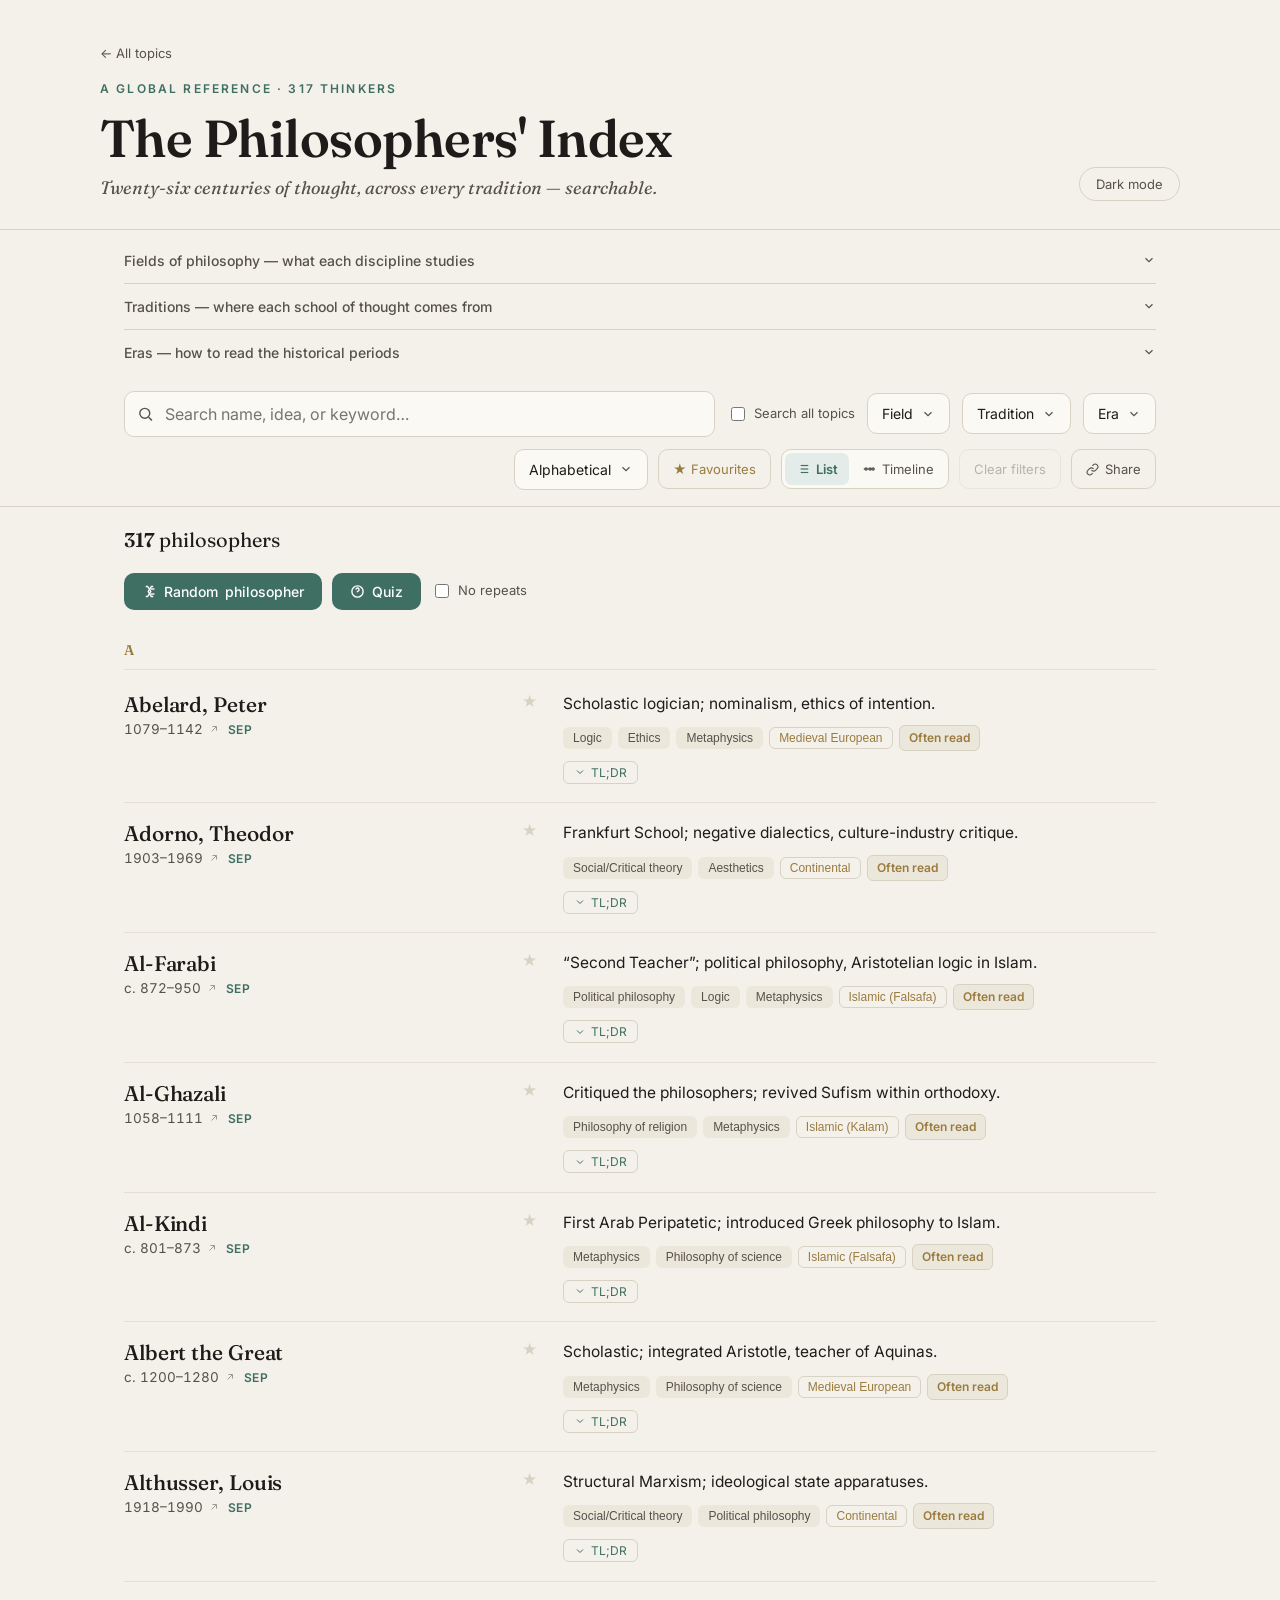
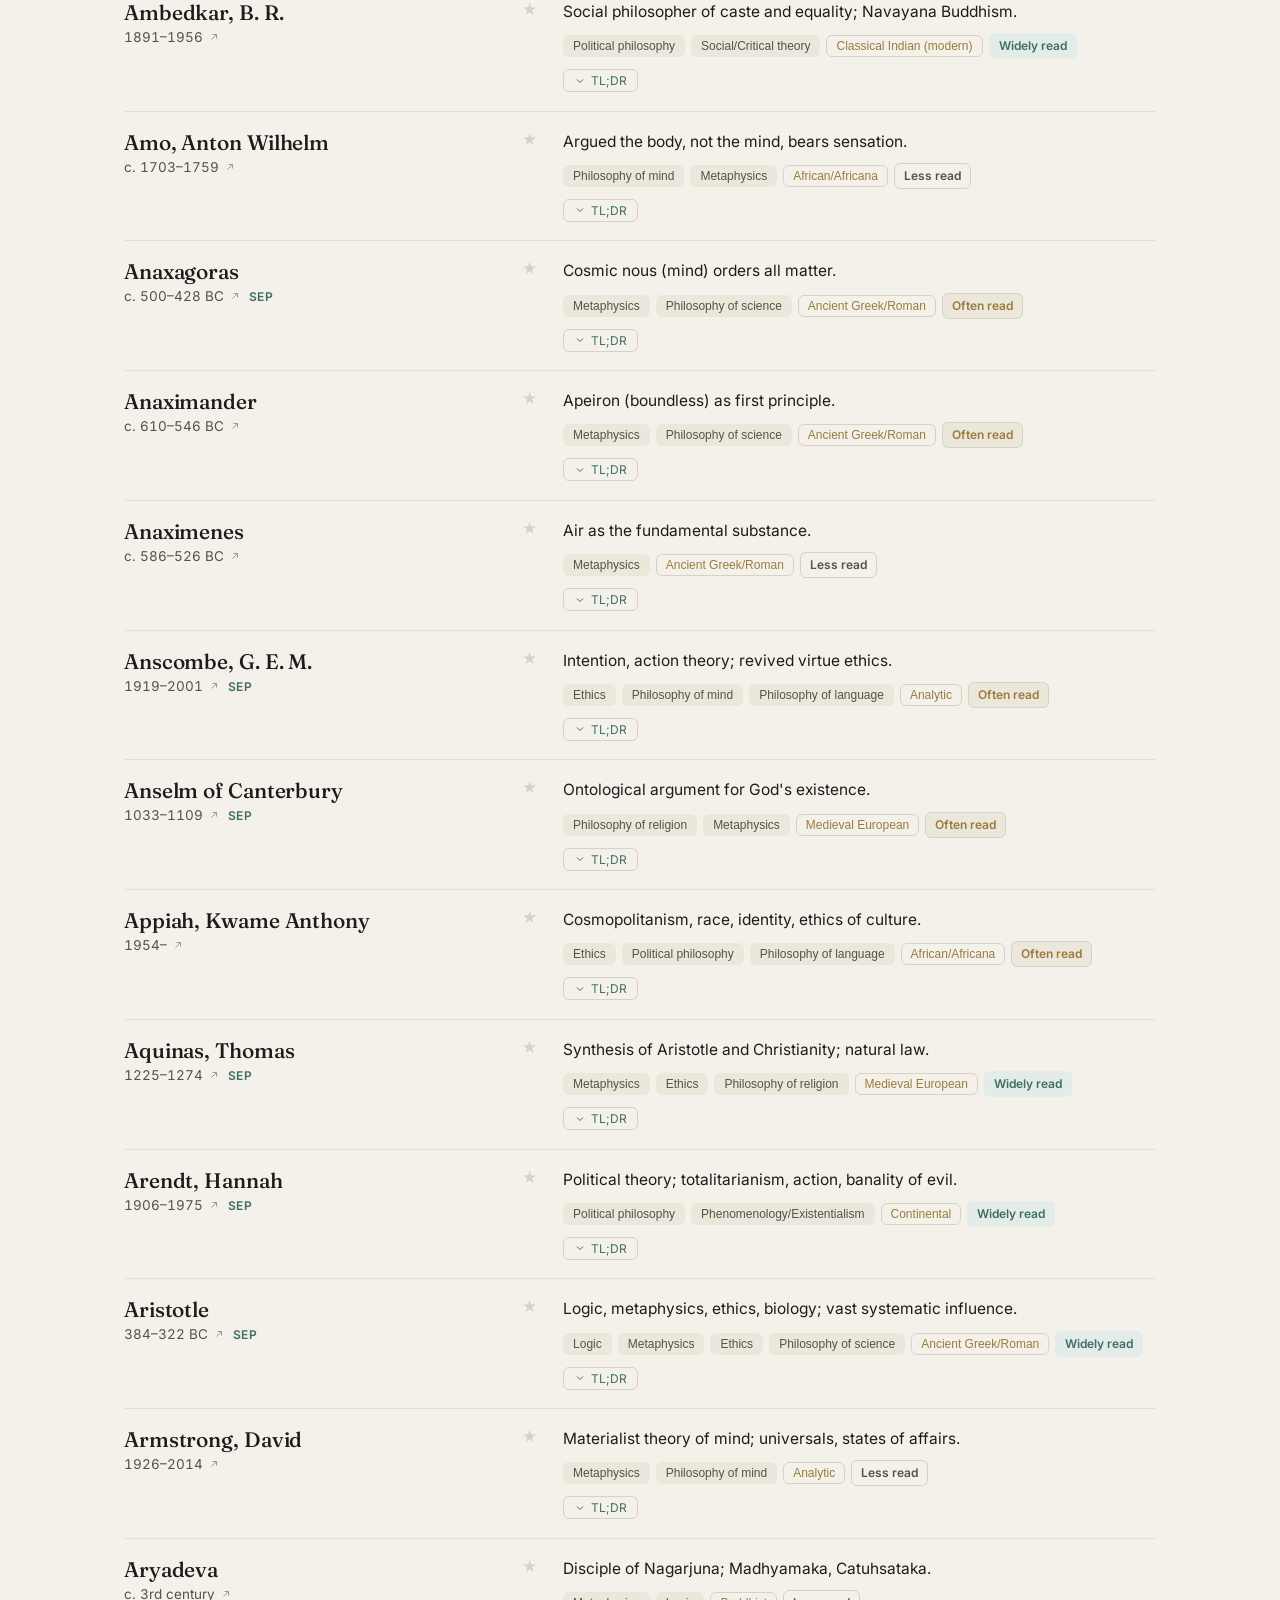
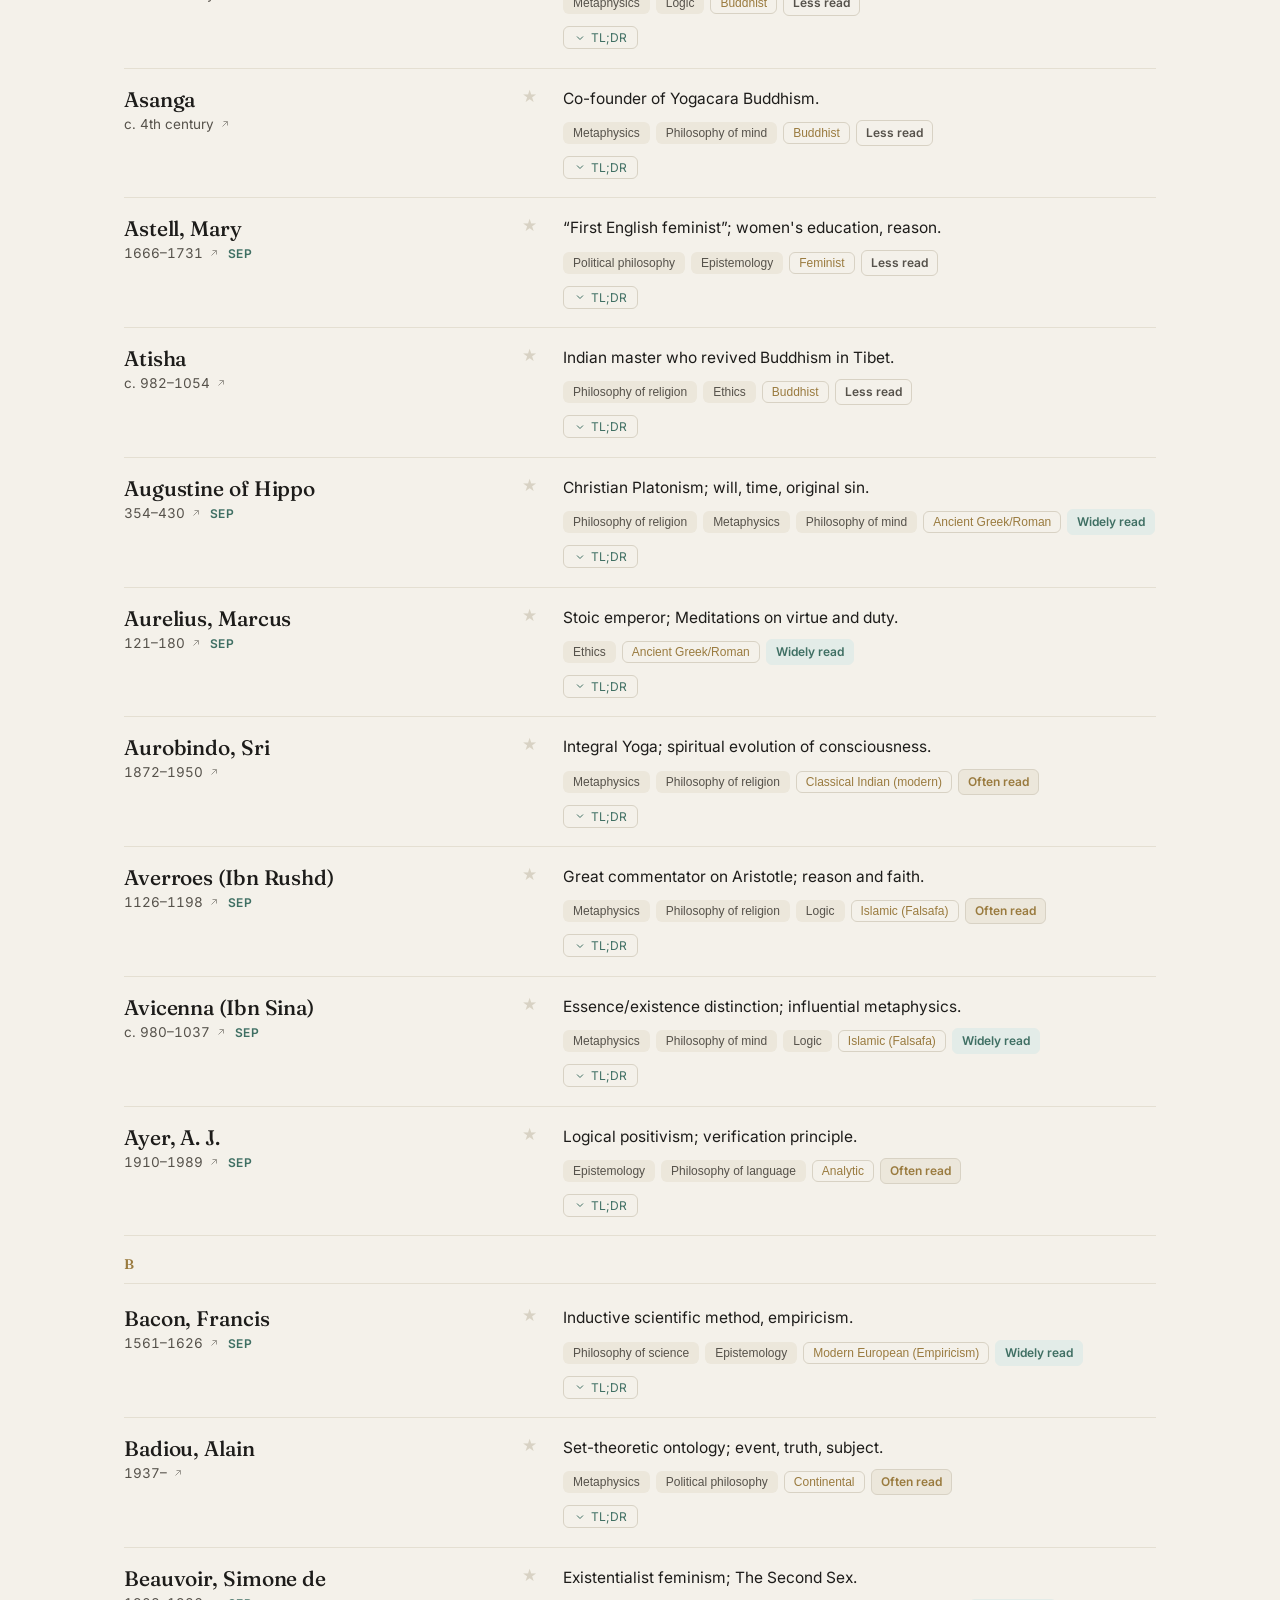
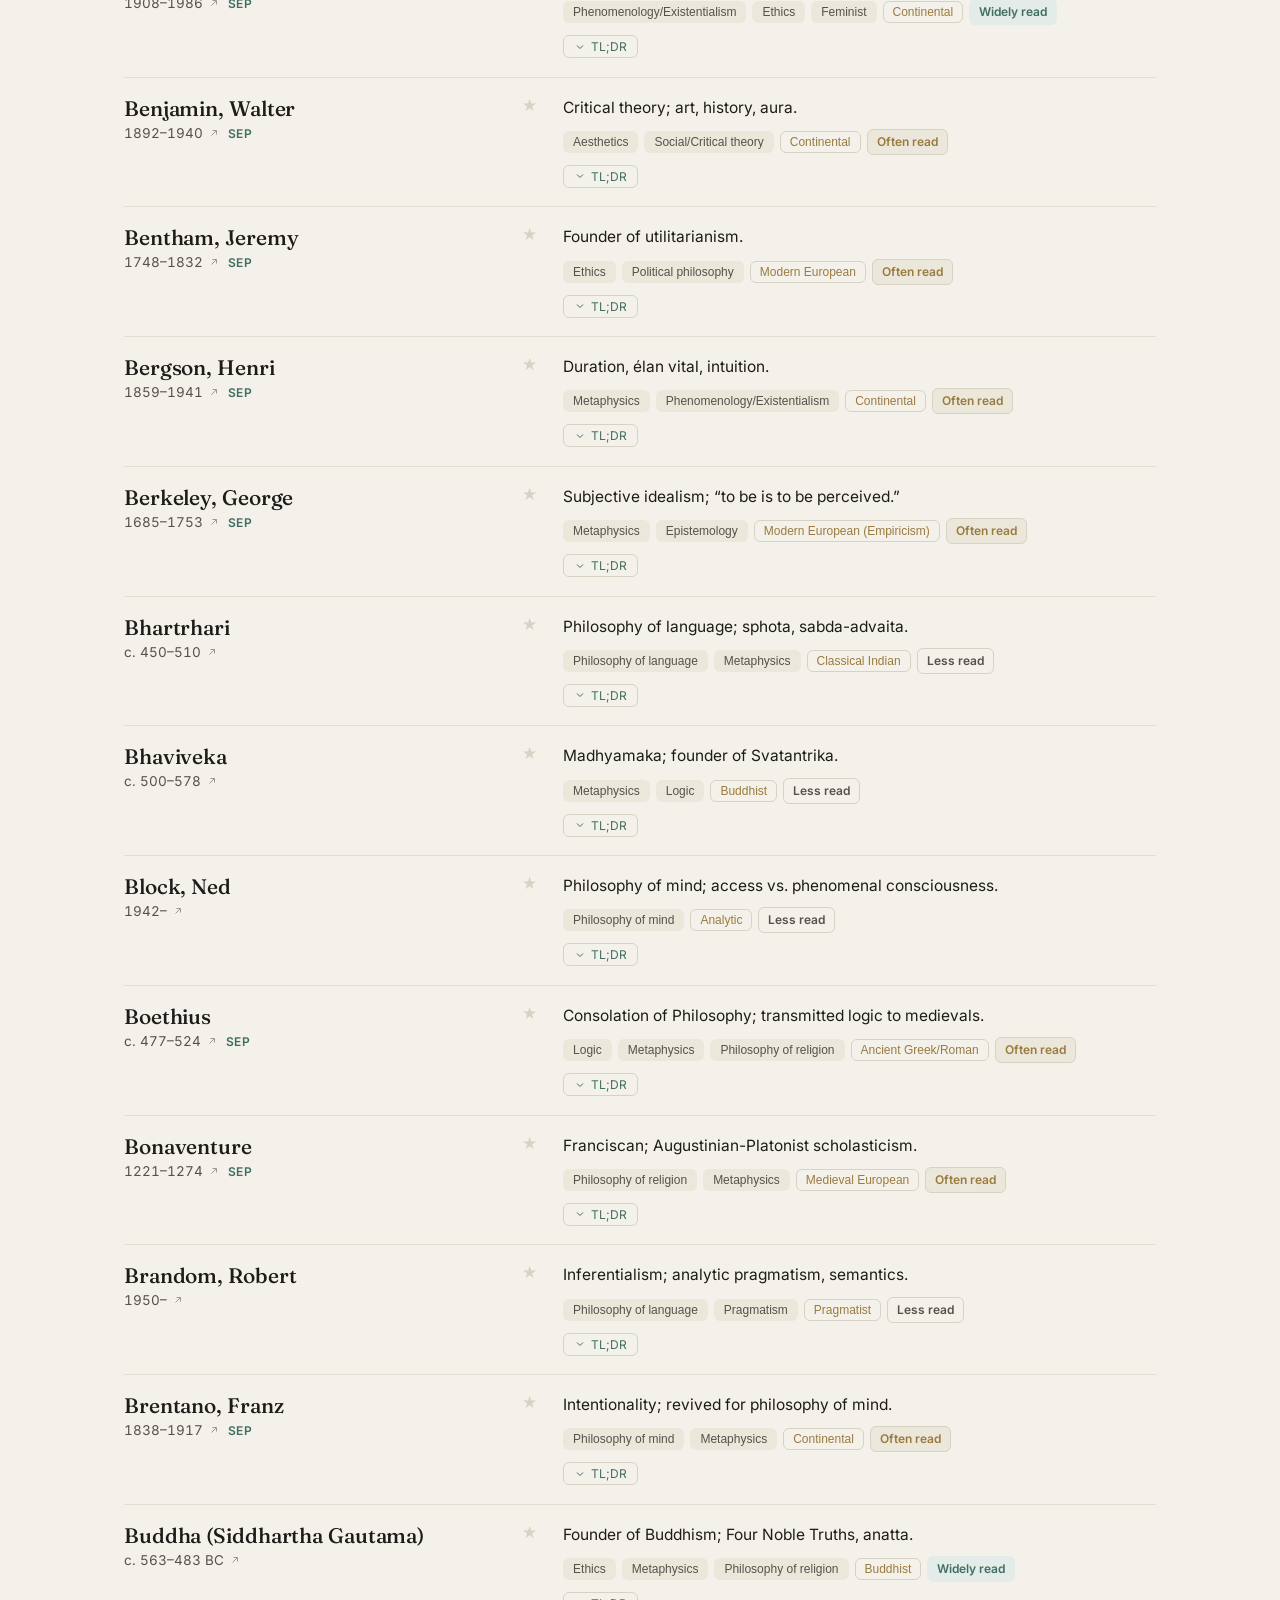
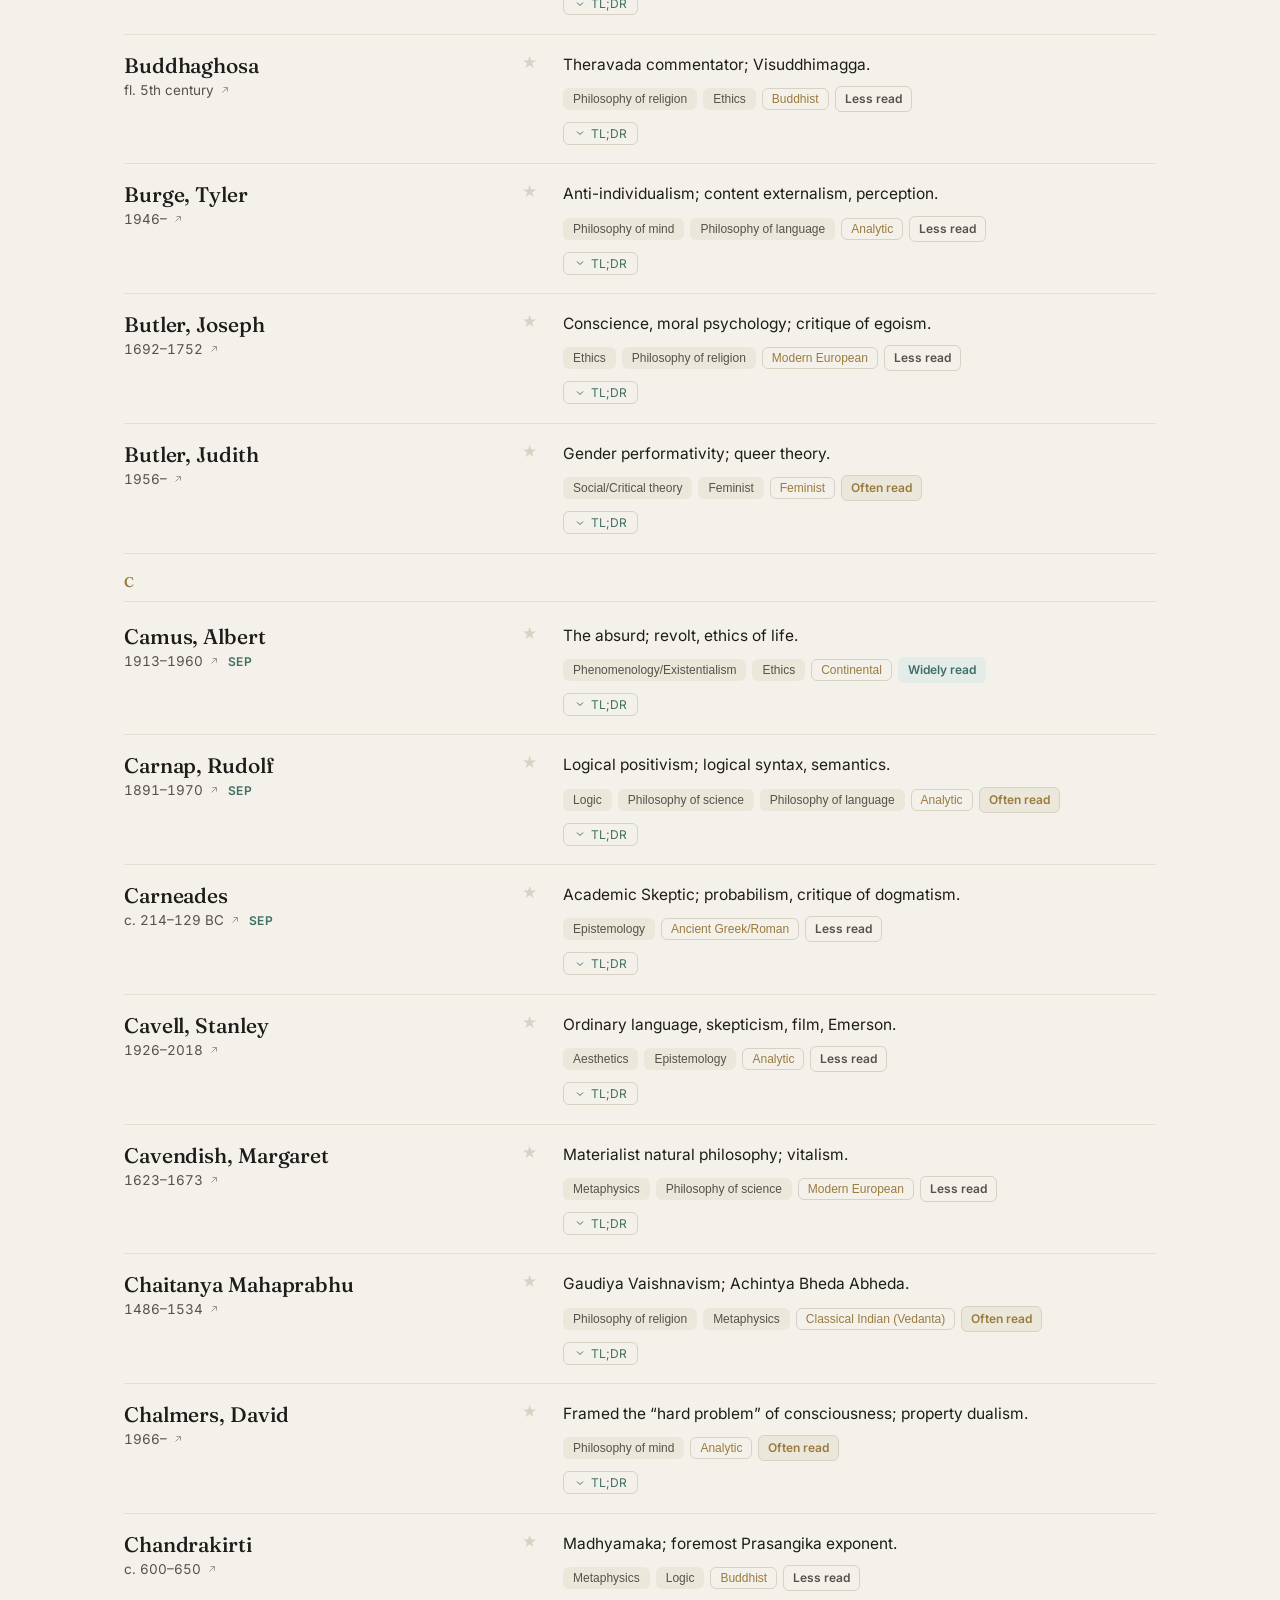
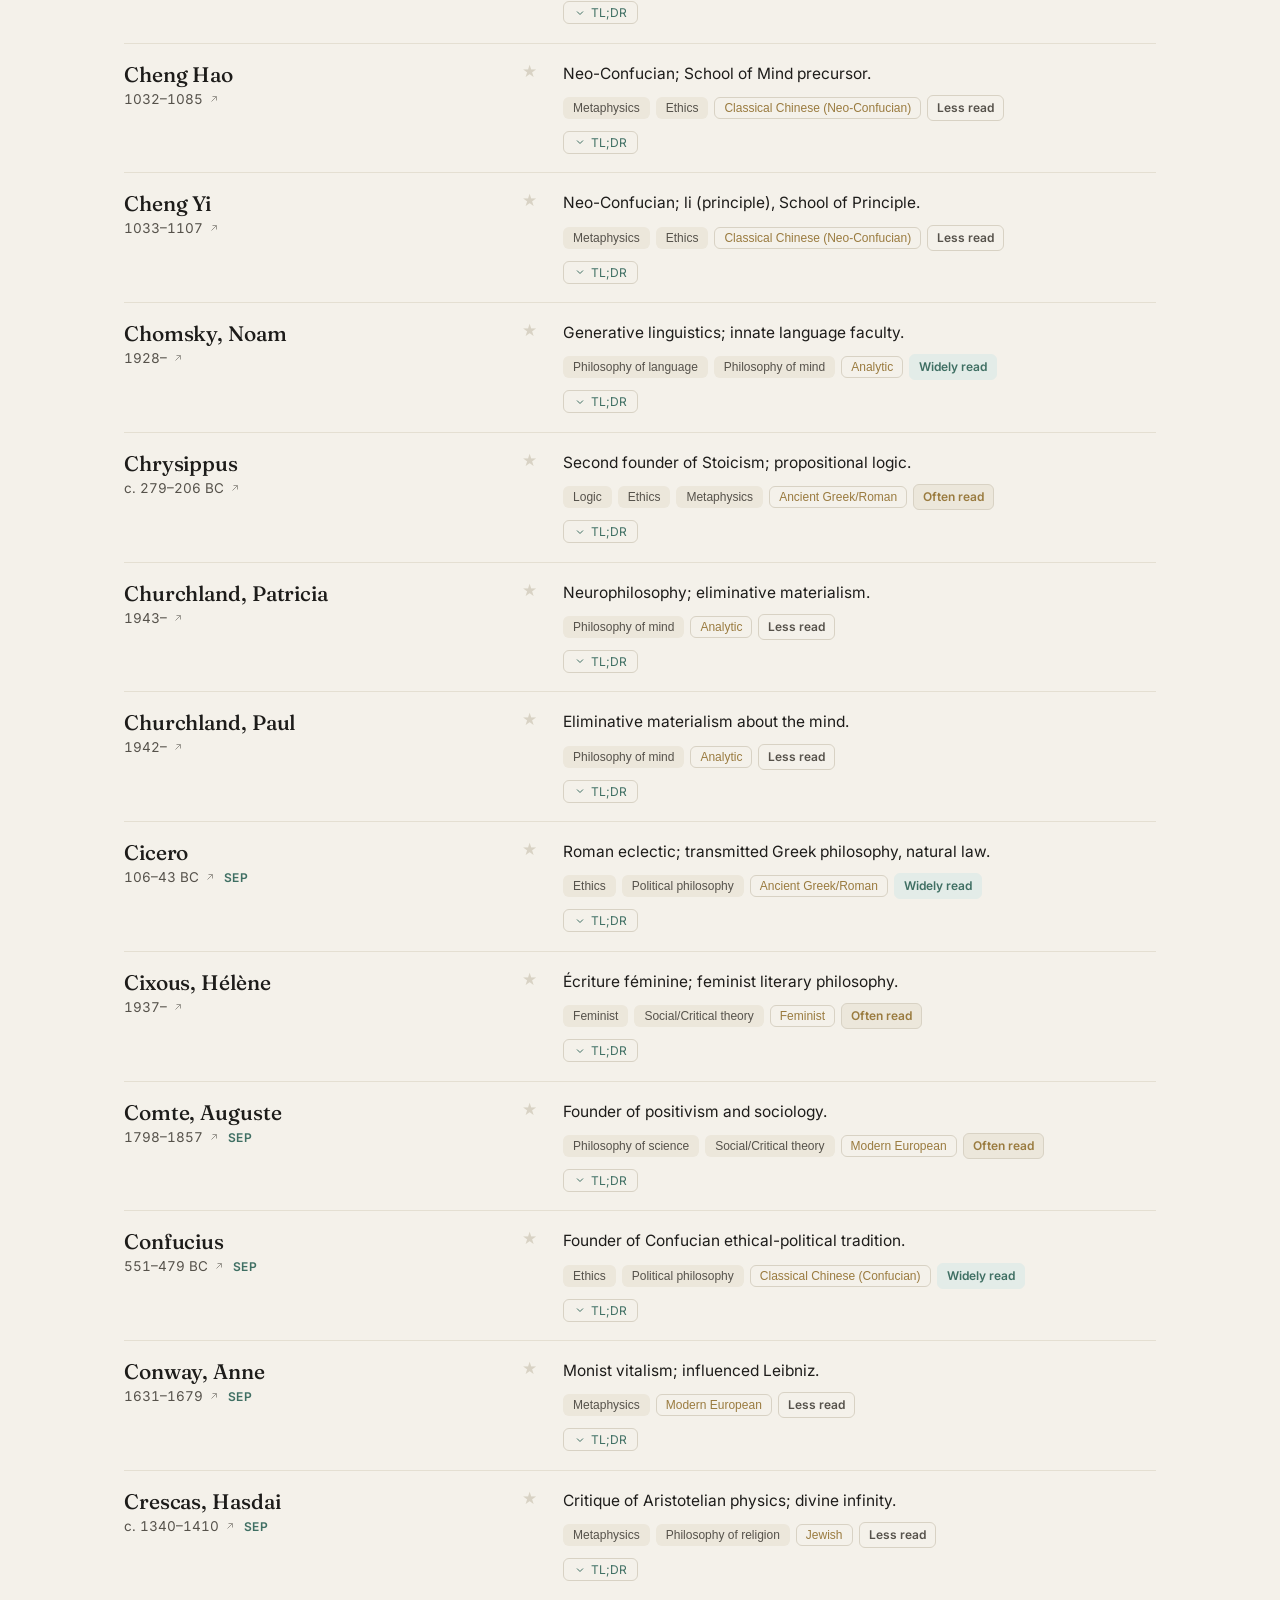
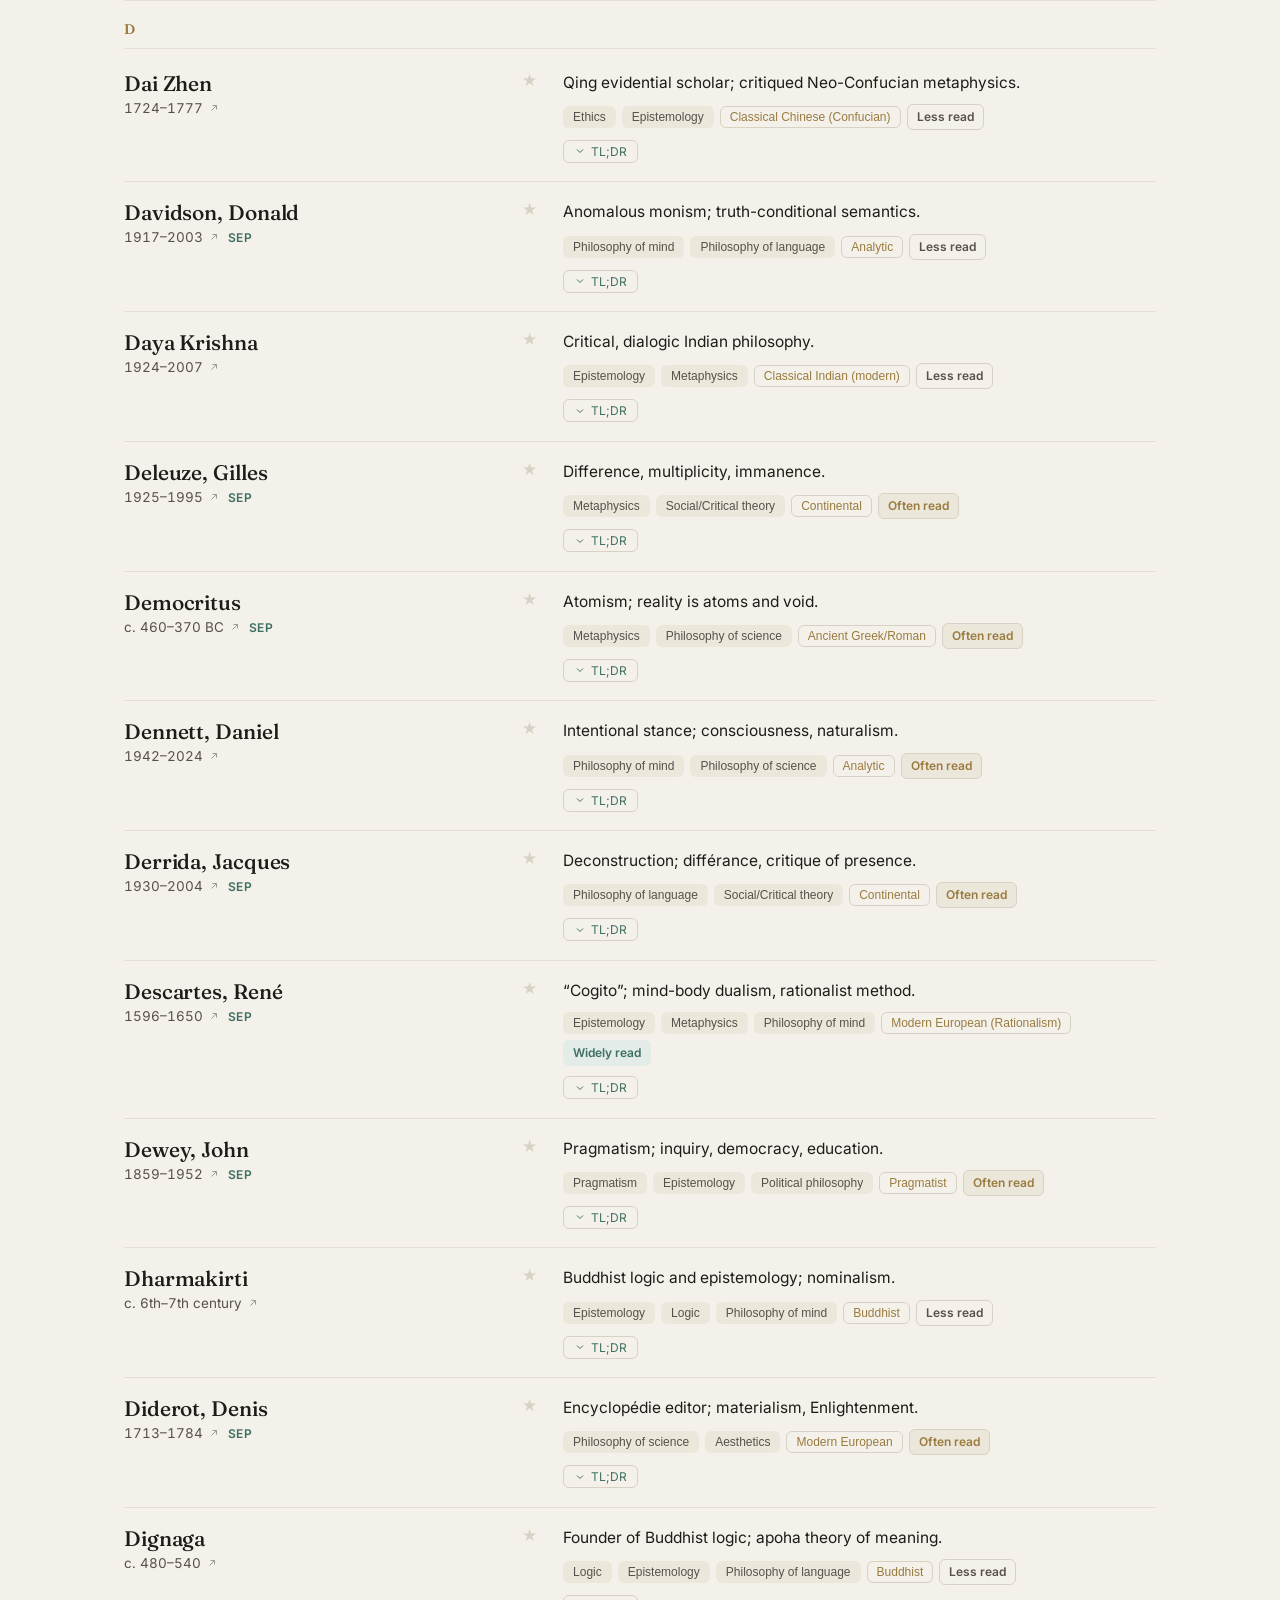
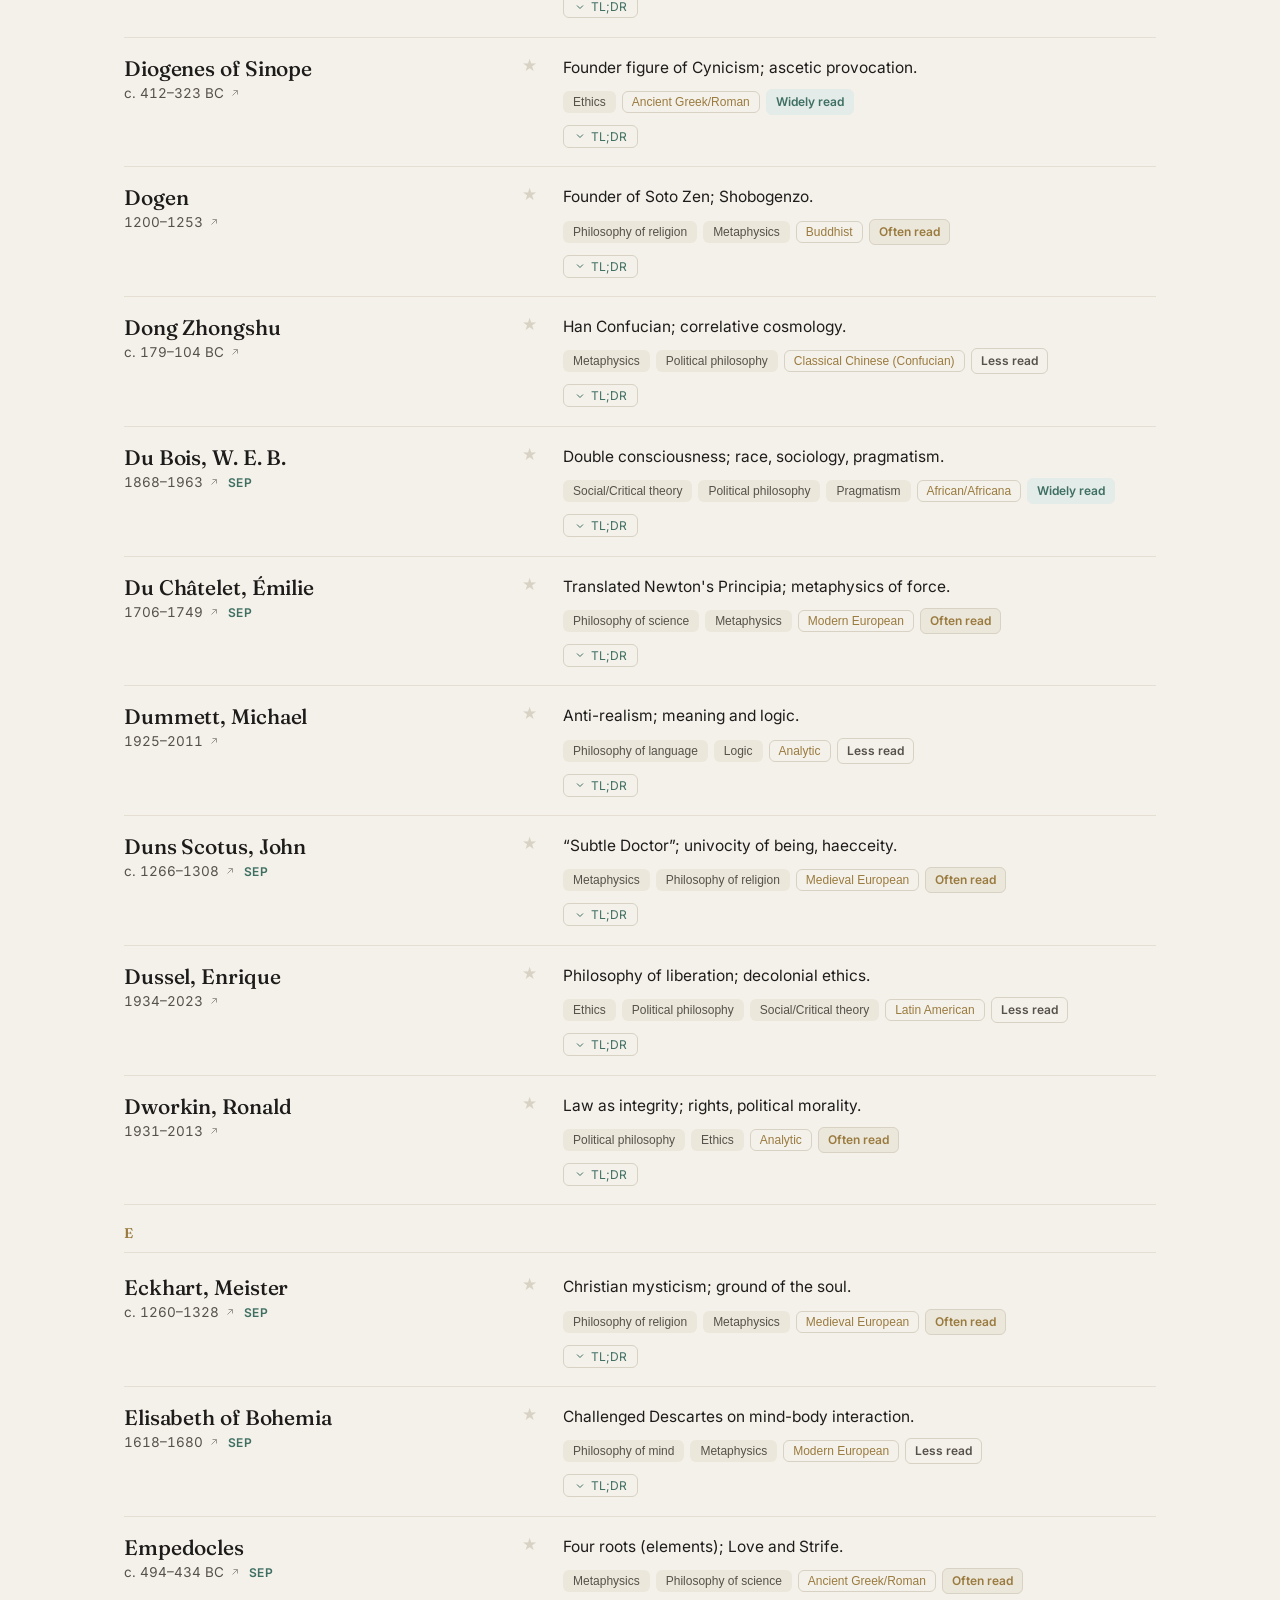
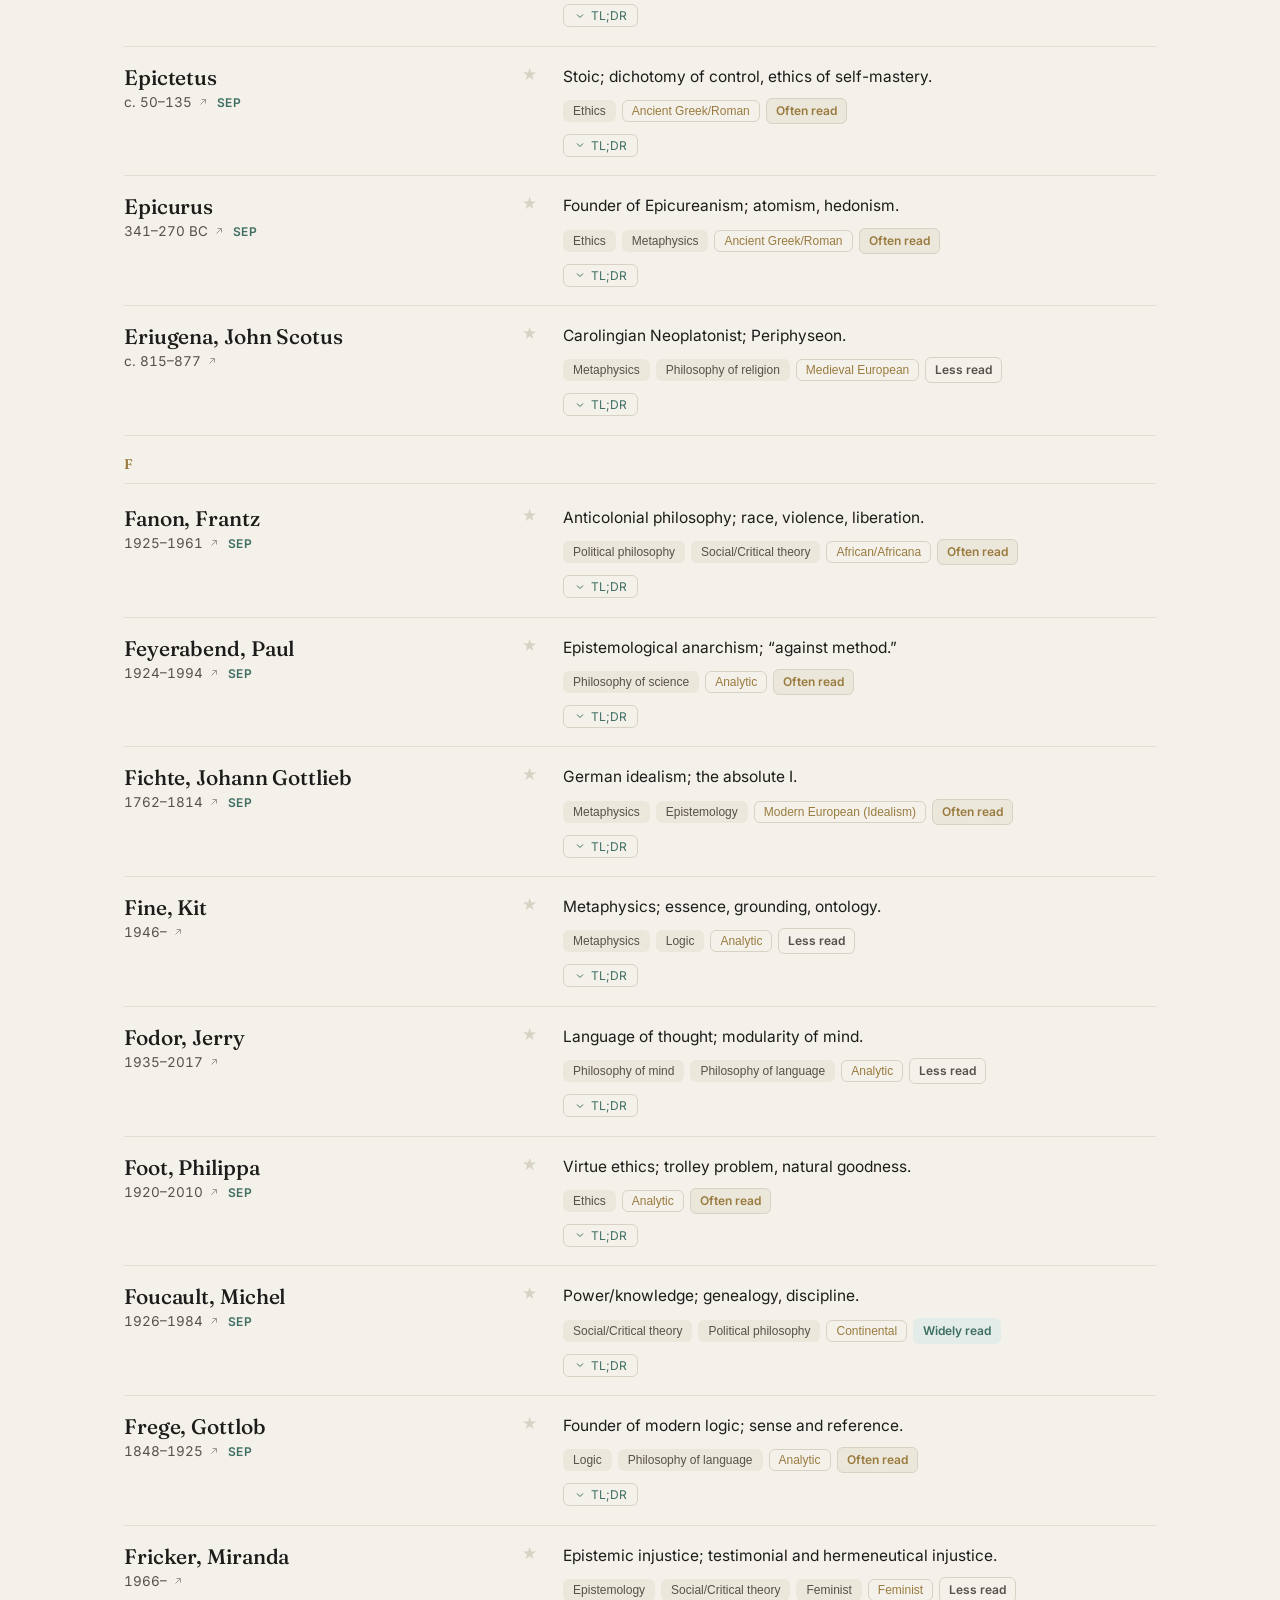
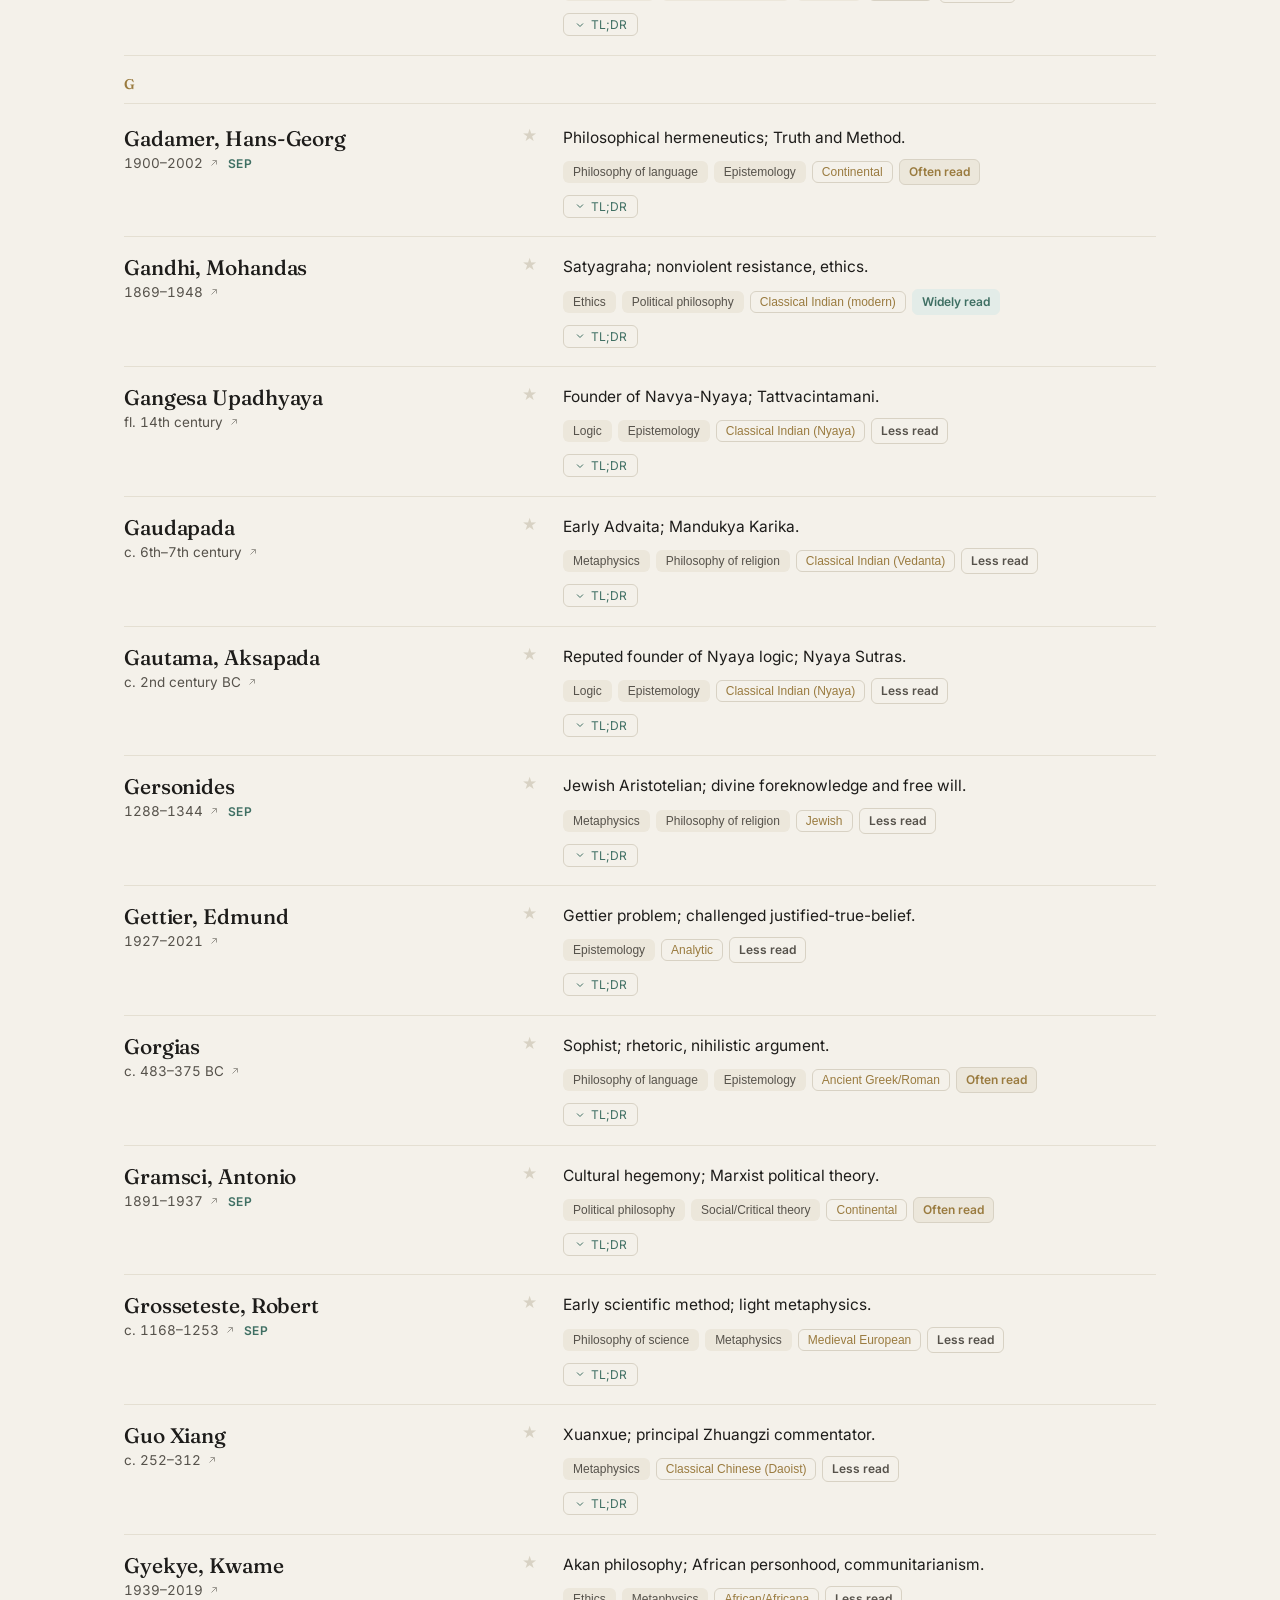
==== commit 349ac676: "feat: quiz mode shell, routing and scoring (#236) Adds the topic-agnostic quiz mode frame: a QUIZ_TY" ====
--- a/viewer.html
+++ b/viewer.html
@@ -76,13 +76,17 @@
       <svg viewBox="0 0 24 24"><path d="M18 4h-3l-5 8 5 8h3"/><path d="M6 4h3l5 8-5 8H6"/><line x1="14" y1="8" x2="20" y2="8"/><line x1="14" y1="16" x2="20" y2="16"/></svg>
       Random <span id="randNoun"></span>
     </button>
+    <button class="rand-btn" id="quizBtn">
+      <svg viewBox="0 0 24 24"><circle cx="12" cy="12" r="9"/><path d="M9.5 9a2.5 2.5 0 1 1 3.4 2.3c-.9.4-1.4 1-1.4 2"/><line x1="12" y1="16.5" x2="12.01" y2="16.5"/></svg>
+      Quiz
+    </button>
     <label class="rand-norepeats"><input type="checkbox" id="randNoRepeats"> No repeats</label>
     <button class="rand-clear" id="randClear">Clear history (<span id="randSeenCount">0</span> seen)</button>
     <span class="rand-exhausted" id="randExhausted" hidden>All matching <span id="randExhaustedNoun"></span> seen — clear history to reset.</span>
   </div>
 </div>
 
-<main class="wrap"><div class="results" id="results"></div><div class="detail" id="detail"></div></main>
+<main class="wrap"><div class="results" id="results"></div><div class="detail" id="detail"></div><div class="lineage" id="lineage"></div><div class="quiz" id="quiz"></div></main>
 <div class="timeline-tip" id="timelineTip" aria-hidden="true"></div>
 
 <footer><div class="wrap" style="padding:0">
--- a/assets/viewer.css
+++ b/assets/viewer.css
@@ -84,6 +84,7 @@
   border:1px solid transparent;border-radius:999px;padding:4px 10px 4px 12px;
   display:inline-flex;align-items:center;gap:6px;cursor:pointer}
 .chip span{font-weight:600;font-size:14px;line-height:1}
+.chip-inf{border-color:var(--accent)}
 
 .results{padding:8px 0 80px}
 .era-head{font-family:'Fraunces',serif;font-size:14px;letter-spacing:.04em;color:var(--gold);
@@ -299,6 +300,77 @@
 }
 /* ---- end entity detail view ---- */
 
+/* ---- influences ---- */
+.influences{margin-top:40px;padding-top:24px;border-top:1px solid var(--line-soft)}
+.influence-group{margin-bottom:24px}
+.influence-group:last-child{margin-bottom:0}
+.influence-heading{font-family:'Inter';font-size:12px;letter-spacing:.08em;text-transform:uppercase;
+  font-weight:600;color:var(--accent);margin:0 0 10px}
+.influence-count{color:var(--ink-soft);font-weight:400;text-transform:none;letter-spacing:0}
+.influence-list{list-style:none;margin:0;padding:0}
+.influence-item{display:flex;align-items:baseline;justify-content:space-between;gap:12px;
+  padding:9px 0;border-bottom:1px solid var(--line-soft)}
+.influence-item:last-child{border-bottom:0}
+.influence-item a{font-size:15px;color:var(--ink);text-decoration:none}
+.influence-item a:hover{color:var(--accent);text-decoration:underline;text-underline-offset:3px}
+.influence-item-dates{font-size:12.5px;color:var(--ink-soft);white-space:nowrap;font-variant-numeric:tabular-nums}
+.influence-more-btn{font-family:inherit;font-size:13px;color:var(--accent);background:transparent;
+  border:1px solid var(--line);border-radius:6px;padding:5px 12px;cursor:pointer;margin-top:10px}
+.influence-more-btn:hover{border-color:var(--accent);background:var(--accent-soft)}
+.influence-quick-links{display:flex;flex-wrap:wrap;gap:16px;margin-top:8px}
+.influence-filter-link{display:inline-block;font-size:13px;color:var(--accent);
+  text-decoration:none;font-weight:500}
+.influence-filter-link:hover{text-decoration:underline;text-underline-offset:3px}
+.lineage-link{display:inline-block;margin-top:8px;font-size:13px;color:var(--accent);
+  text-decoration:none;font-weight:500}
+.lineage-link:hover{text-decoration:underline;text-underline-offset:3px}
+/* ---- end influences ---- */
+
+/* ---- lineage ---- */
+#lineage{display:none;padding:32px 0 80px}
+body.lineage-mode #glossBars,
+body.lineage-mode .controls,
+body.lineage-mode .meta-row,
+body.lineage-mode .random-bar,
+body.lineage-mode #results,
+body.lineage-mode #detail{display:none}
+body.lineage-mode #lineage{display:block}
+.lineage-title{font-family:'Fraunces',serif;font-weight:600;font-size:clamp(28px,4.5vw,42px);
+  line-height:1.1;margin:0;letter-spacing:-.01em}
+.lineage-sub{font-size:15px;color:var(--ink-soft);margin:10px 0 0}
+.lineage-pickers{display:flex;align-items:flex-end;gap:16px;flex-wrap:wrap;margin-top:24px}
+.lineage-picker{flex:1 1 220px;min-width:180px;position:relative}
+.lineage-picker-label{display:block;font-size:12px;letter-spacing:.08em;text-transform:uppercase;
+  font-weight:600;color:var(--ink-soft);margin-bottom:6px}
+.lineage-picker-input{width:100%;font-family:inherit;font-size:15px;color:var(--ink);
+  background:var(--card);border:1px solid var(--line);border-radius:10px;padding:11px 14px;outline:none}
+.lineage-picker-input:focus{border-color:var(--accent);box-shadow:0 0 0 3px var(--accent-soft)}
+.lineage-arrow{padding-bottom:12px;color:var(--ink-soft);font-size:20px}
+.lineage-suggestions{position:absolute;top:calc(100% + 6px);left:0;right:0;max-height:280px;
+  overflow:auto;background:var(--card);border:1px solid var(--line);border-radius:12px;
+  box-shadow:0 12px 32px var(--shadow);padding:6px;z-index:40}
+.lineage-suggestion{display:flex;width:100%;align-items:baseline;justify-content:space-between;gap:10px;
+  font-family:inherit;font-size:14px;color:var(--ink);background:none;border:0;text-align:left;
+  padding:9px 10px;border-radius:8px;cursor:pointer}
+.lineage-suggestion:hover{background:var(--paper-2)}
+.lineage-suggestion-dates{font-size:12px;color:var(--ink-soft);white-space:nowrap;font-variant-numeric:tabular-nums}
+.lineage-result{margin-top:32px;padding-top:24px;border-top:1px solid var(--line-soft)}
+.lineage-hint{font-size:15px;color:var(--ink-soft);margin:0}
+.lineage-undirected-btn{font-family:inherit;font-size:13px;color:var(--accent);background:transparent;
+  border:1px solid var(--line);border-radius:6px;padding:7px 14px;cursor:pointer;margin-top:12px}
+.lineage-undirected-btn:hover{border-color:var(--accent);background:var(--accent-soft)}
+.lineage-hops{font-size:13px;color:var(--ink-soft);margin-bottom:16px}
+.lineage-chain{display:flex;align-items:center;flex-wrap:wrap;gap:10px 4px}
+.lineage-node{font-family:'Fraunces',serif;font-size:16px;color:var(--ink);text-decoration:none;
+  background:var(--card);border:1px solid var(--line);border-radius:999px;padding:8px 16px}
+.lineage-node:hover{border-color:var(--accent);color:var(--accent)}
+.lineage-chain-arrow{color:var(--ink-soft);font-size:16px}
+.lineage-undirected-note{font-size:13px;color:var(--ink-soft);font-style:italic;margin-top:14px}
+@media (max-width:480px){
+  .lineage-arrow{width:100%;text-align:center;padding:0}
+}
+/* ---- end lineage ---- */
+
 /* ---- meanwhile ---- */
 .meanwhile-loading{font-size:14px;color:var(--ink-soft);margin-top:40px;padding-top:24px;
   border-top:1px solid var(--line-soft)}
@@ -324,3 +396,62 @@
 }
 /* ---- end meanwhile ---- */
 
+/* ---- quiz ---- */
+#quiz{display:none;padding:32px 0 80px}
+body.quiz-mode #glossBars,
+body.quiz-mode .controls,
+body.quiz-mode .meta-row,
+body.quiz-mode .random-bar,
+body.quiz-mode #results,
+body.quiz-mode #detail,
+body.quiz-mode #lineage{display:none}
+body.quiz-mode #quiz{display:block}
+.quiz-title{font-family:'Fraunces',serif;font-weight:600;font-size:clamp(28px,4.5vw,42px);
+  line-height:1.1;margin:0;letter-spacing:-.01em}
+.quiz-pool-desc{font-size:15px;color:var(--ink-soft);margin:10px 0 0}
+.quiz-empty{margin-top:24px;padding:18px 20px;background:var(--paper-2);border-radius:10px;
+  font-size:15px;color:var(--ink);line-height:1.6;max-width:520px}
+.quiz-start-btn{font-family:inherit;font-size:15px;font-weight:500;color:#fff;background:var(--accent);
+  border:none;border-radius:10px;padding:12px 22px;cursor:pointer;margin-top:24px}
+.quiz-start-btn:hover{opacity:.88}
+.quiz-stats{display:flex;align-items:center;gap:16px;flex-wrap:wrap;margin-top:28px;padding-top:20px;
+  border-top:1px solid var(--line-soft);font-size:14px;color:var(--ink-soft)}
+.quiz-reset-btn{font-family:inherit;font-size:12.5px;color:var(--ink-soft);background:transparent;
+  border:1px solid var(--line);border-radius:6px;padding:5px 12px;cursor:pointer}
+.quiz-reset-btn:hover{border-color:var(--accent);color:var(--accent)}
+.quiz-progress{font-size:13px;color:var(--ink-soft);font-variant-numeric:tabular-nums}
+.quiz-prompt{font-family:'Fraunces',serif;font-weight:600;font-size:clamp(22px,3.4vw,30px);
+  line-height:1.3;margin:12px 0 0;letter-spacing:-.01em}
+.quiz-choices{display:flex;flex-direction:column;gap:10px;margin-top:24px;max-width:560px}
+.quiz-choice{display:flex;align-items:center;gap:12px;width:100%;text-align:left;font-family:inherit;
+  font-size:15px;color:var(--ink);background:var(--card);border:1px solid var(--line);
+  border-radius:10px;padding:13px 16px;cursor:pointer}
+.quiz-choice:hover:not(:disabled){border-color:var(--accent)}
+.quiz-choice:disabled{cursor:default}
+.quiz-choice.correct{border-color:var(--accent);background:var(--accent-soft);font-weight:600}
+.quiz-choice.incorrect{border-color:var(--ink-soft);text-decoration:line-through;opacity:.7}
+.quiz-choice-num{flex:0 0 auto;width:22px;height:22px;border-radius:50%;background:var(--paper-2);
+  color:var(--ink-soft);font-size:12px;font-weight:600;display:flex;align-items:center;justify-content:center}
+.quiz-explain{margin-top:20px;padding-top:20px;border-top:1px solid var(--line-soft)}
+.quiz-result{font-size:15px;font-weight:600;margin-bottom:8px}
+.quiz-result.right{color:var(--accent)}
+.quiz-result.wrong{color:var(--ink-soft)}
+.quiz-explain-link{display:inline-block;font-size:14px;color:var(--accent);text-decoration:none;font-weight:500}
+.quiz-explain-link:hover{text-decoration:underline;text-underline-offset:3px}
+.quiz-next-btn{display:inline-flex;align-items:center;gap:8px;font-family:inherit;font-size:14px;color:#fff;
+  background:var(--accent);border:none;border-radius:10px;padding:11px 18px;cursor:pointer;margin-top:16px}
+.quiz-next-btn:hover{opacity:.88}
+.quiz-key-hint{font-size:11px;opacity:.8}
+.quiz-score-summary{font-size:20px;color:var(--ink);margin-top:16px;font-weight:600}
+.quiz-actions{display:flex;gap:12px;margin-top:24px;flex-wrap:wrap}
+.quiz-play-again-btn{font-family:inherit;font-size:14px;color:#fff;background:var(--accent);
+  border:none;border-radius:10px;padding:11px 18px;cursor:pointer}
+.quiz-play-again-btn:hover{opacity:.88}
+.quiz-browsing-btn{font-family:inherit;font-size:14px;color:var(--ink-soft);background:transparent;
+  border:1px solid var(--line);border-radius:10px;padding:11px 18px;cursor:pointer}
+.quiz-browsing-btn:hover{border-color:var(--accent);color:var(--accent)}
+@media (max-width:480px){
+  .quiz-choices{max-width:100%}
+}
+/* ---- end quiz ---- */
+
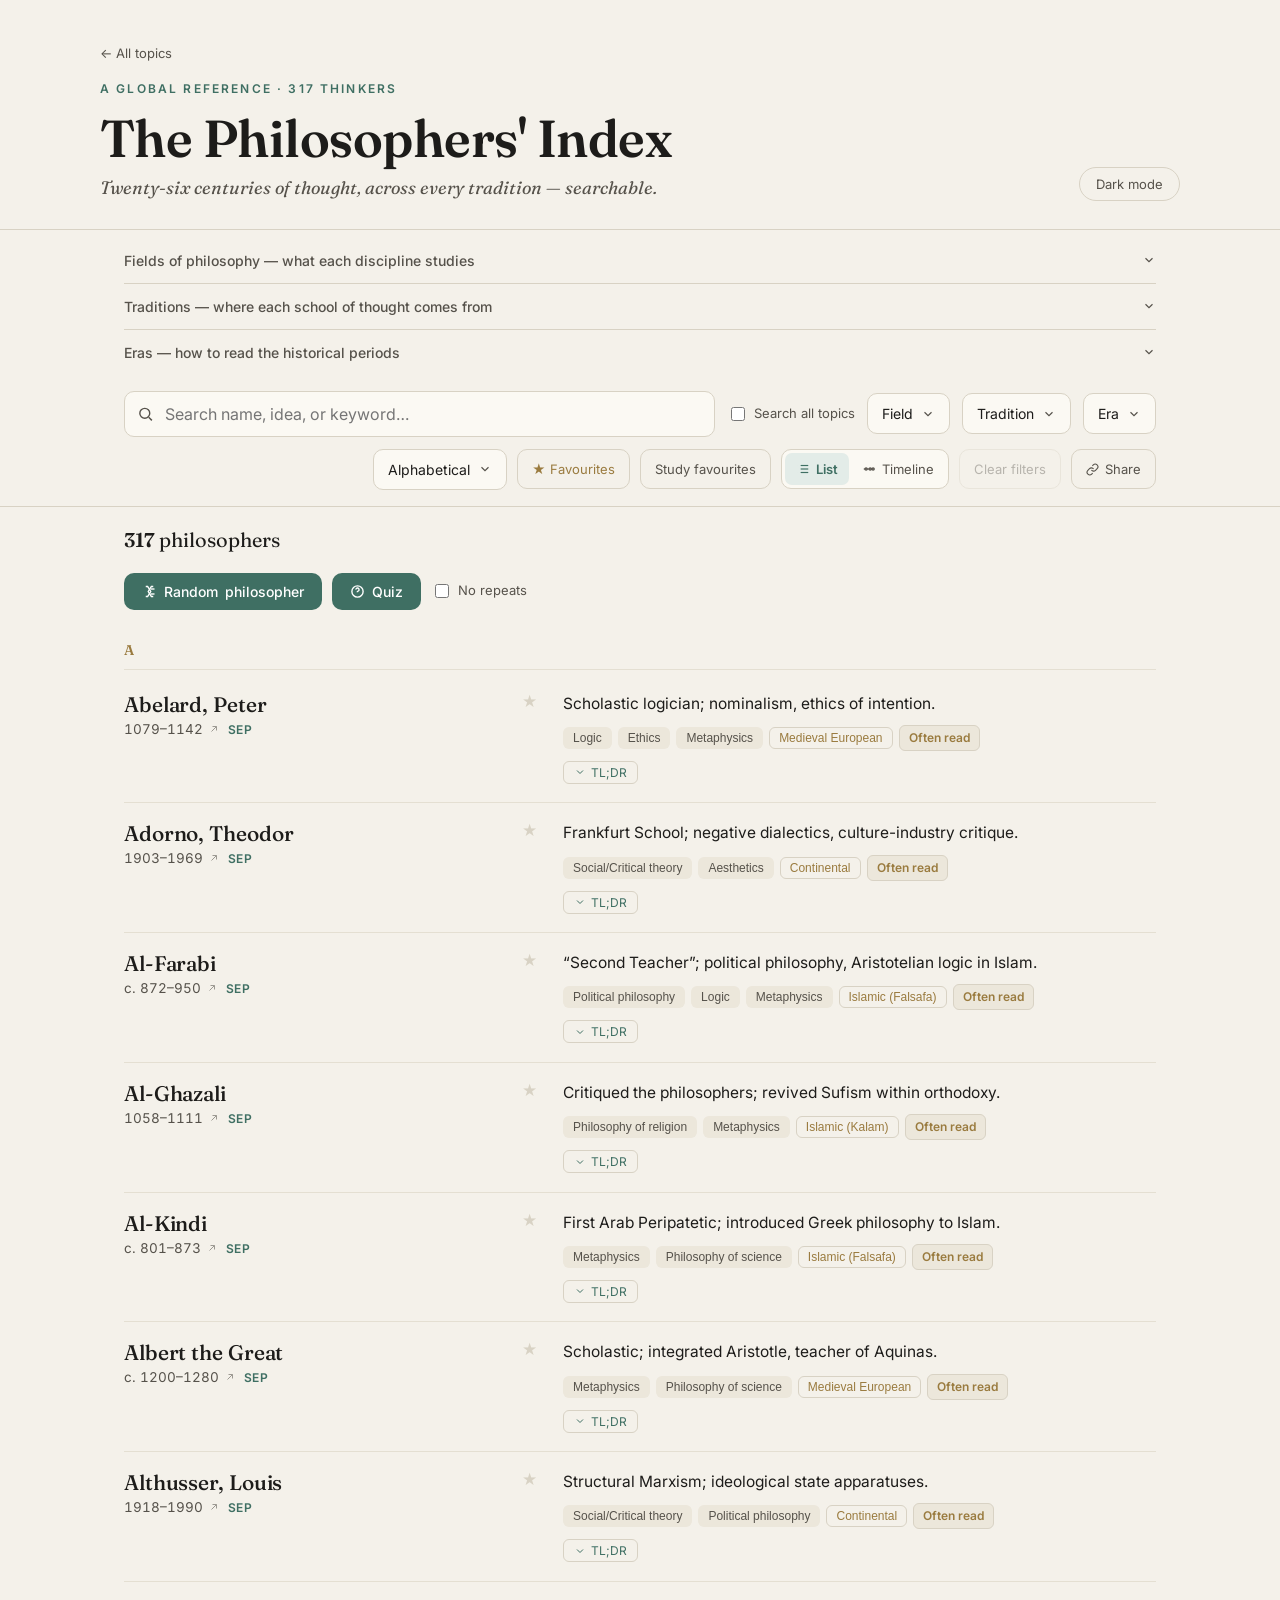
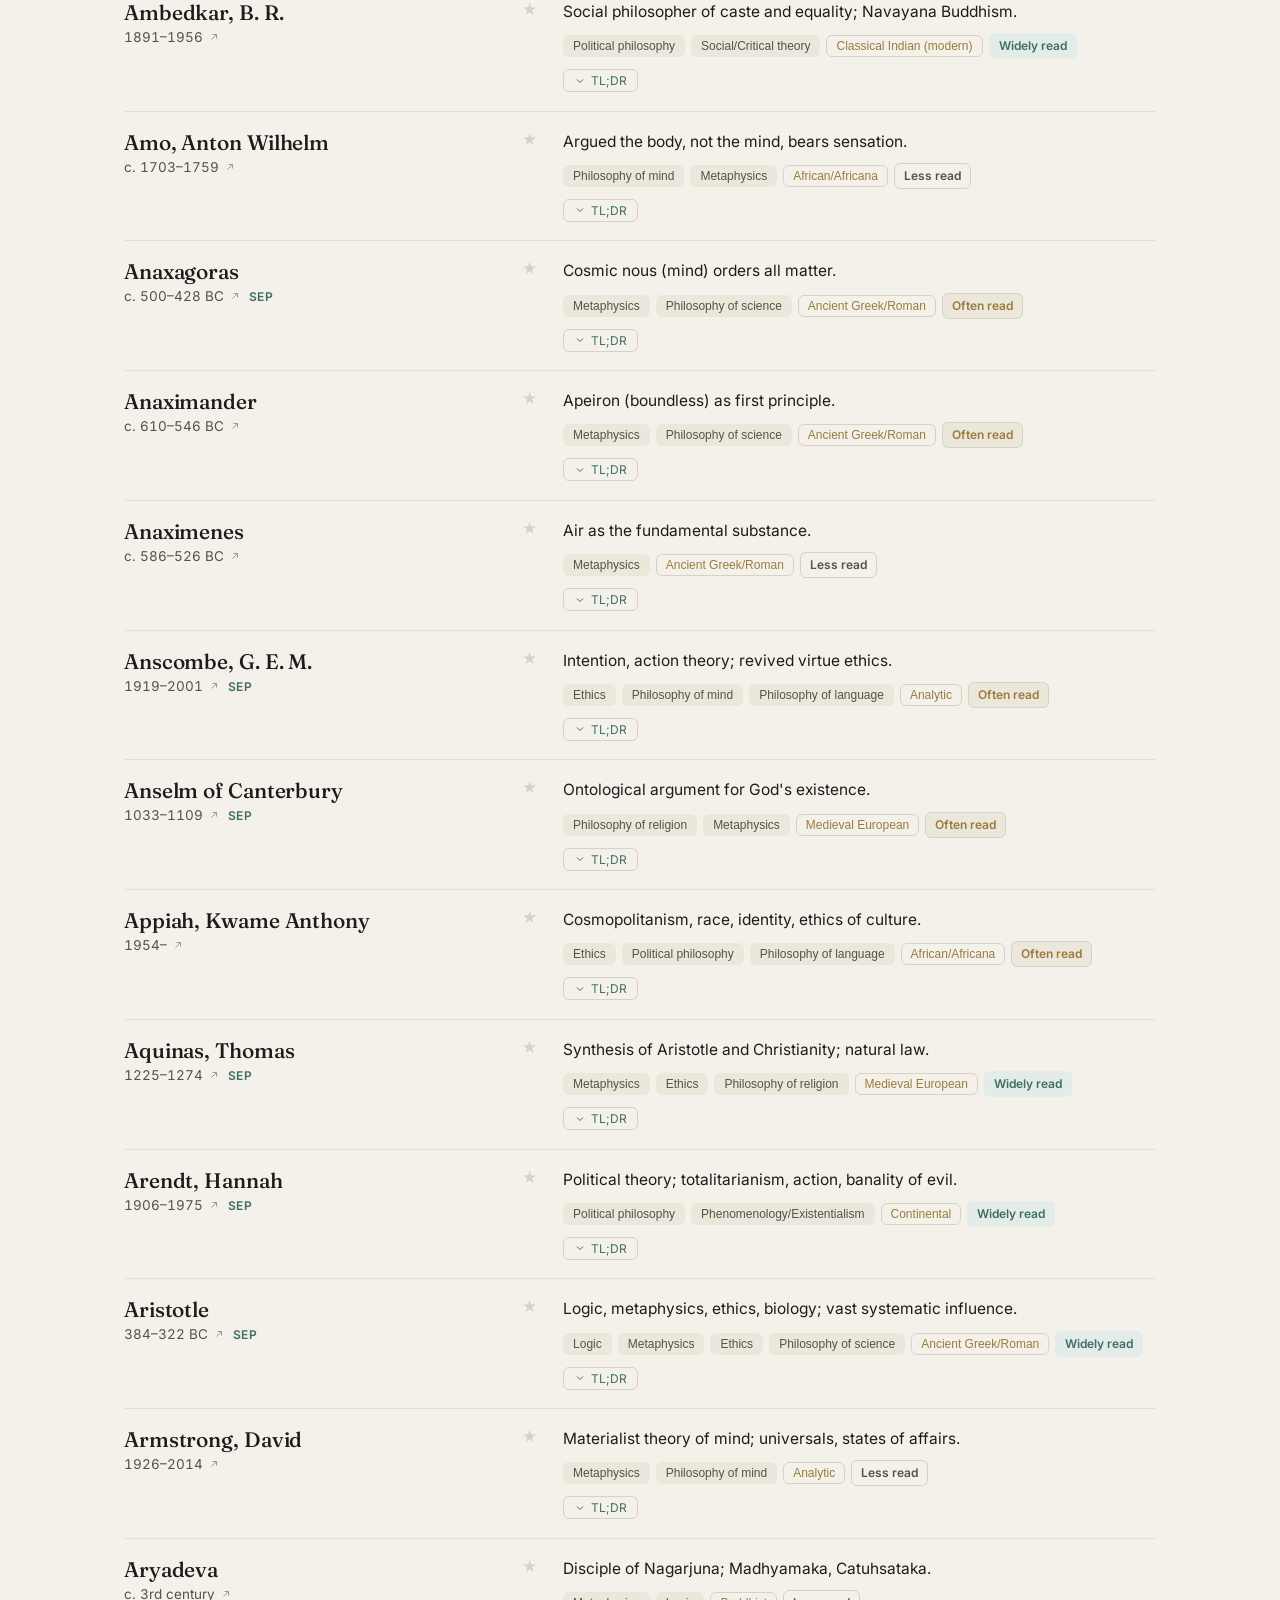
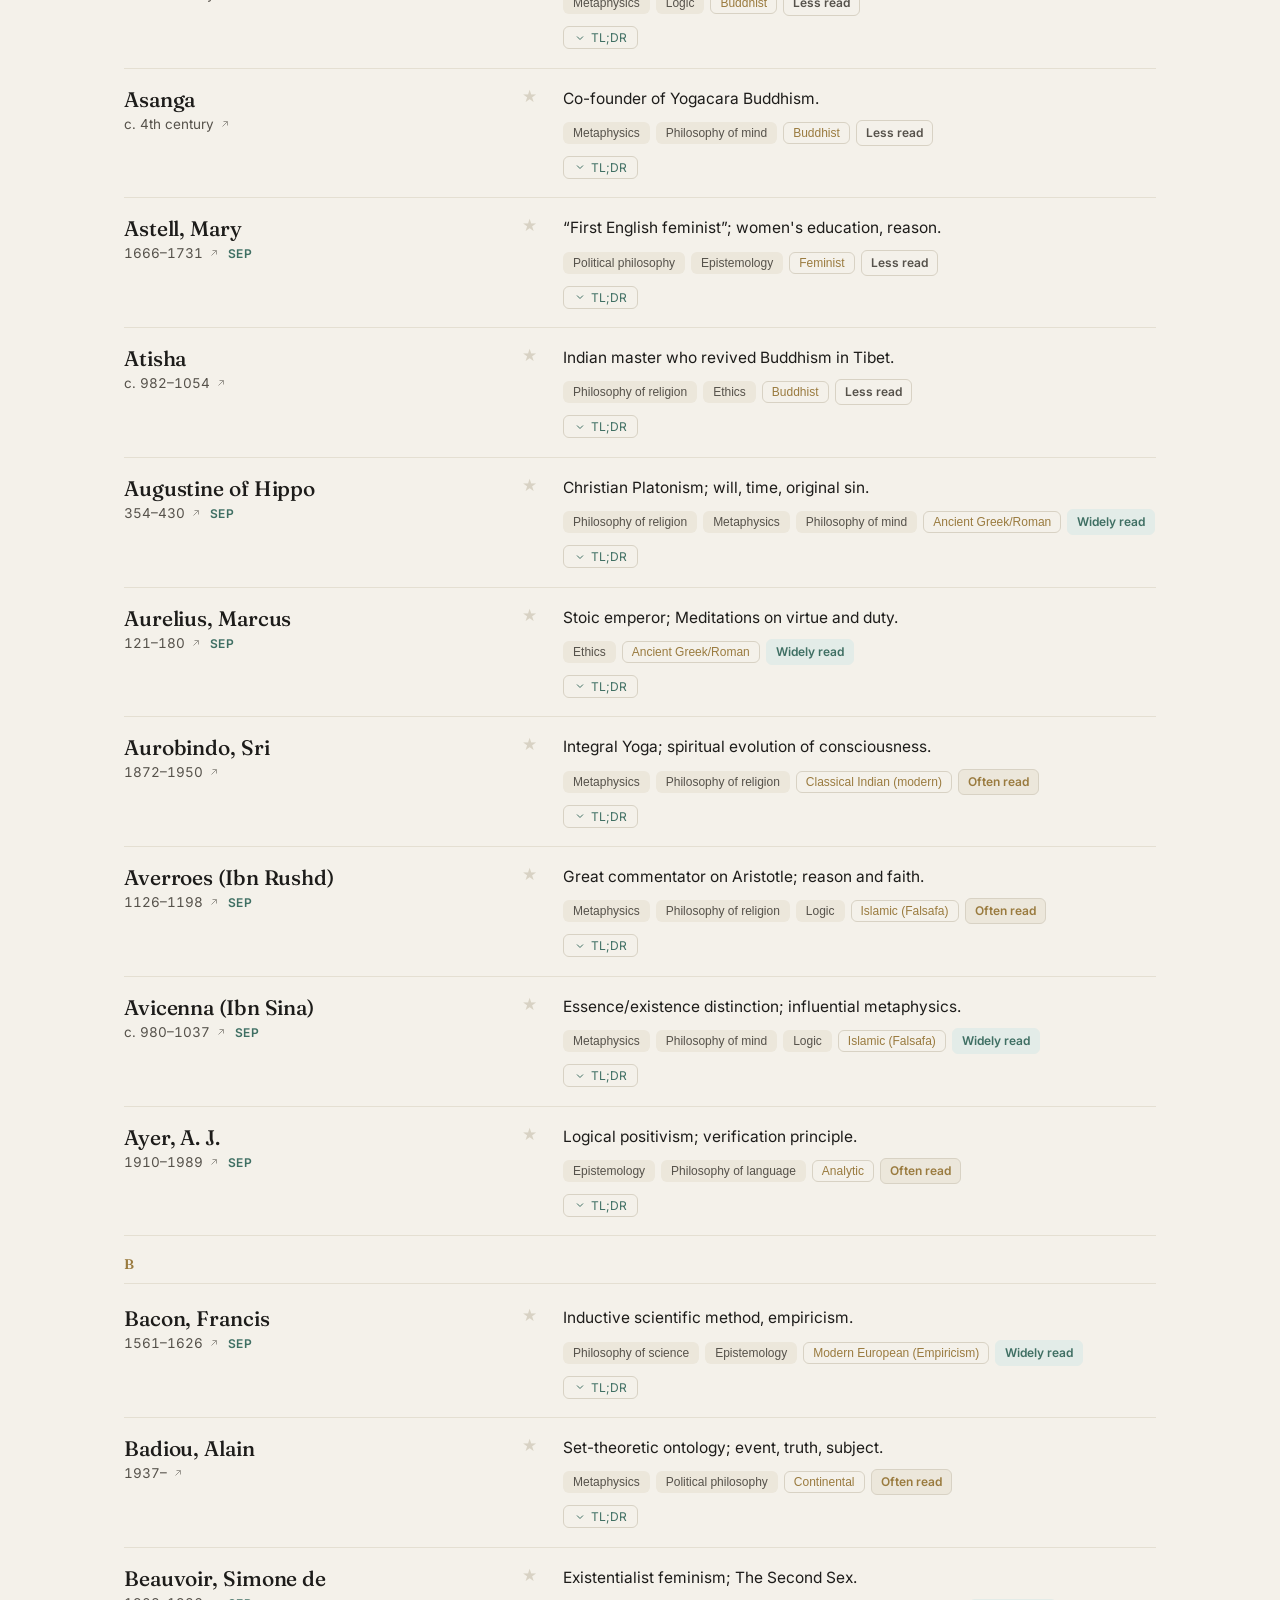
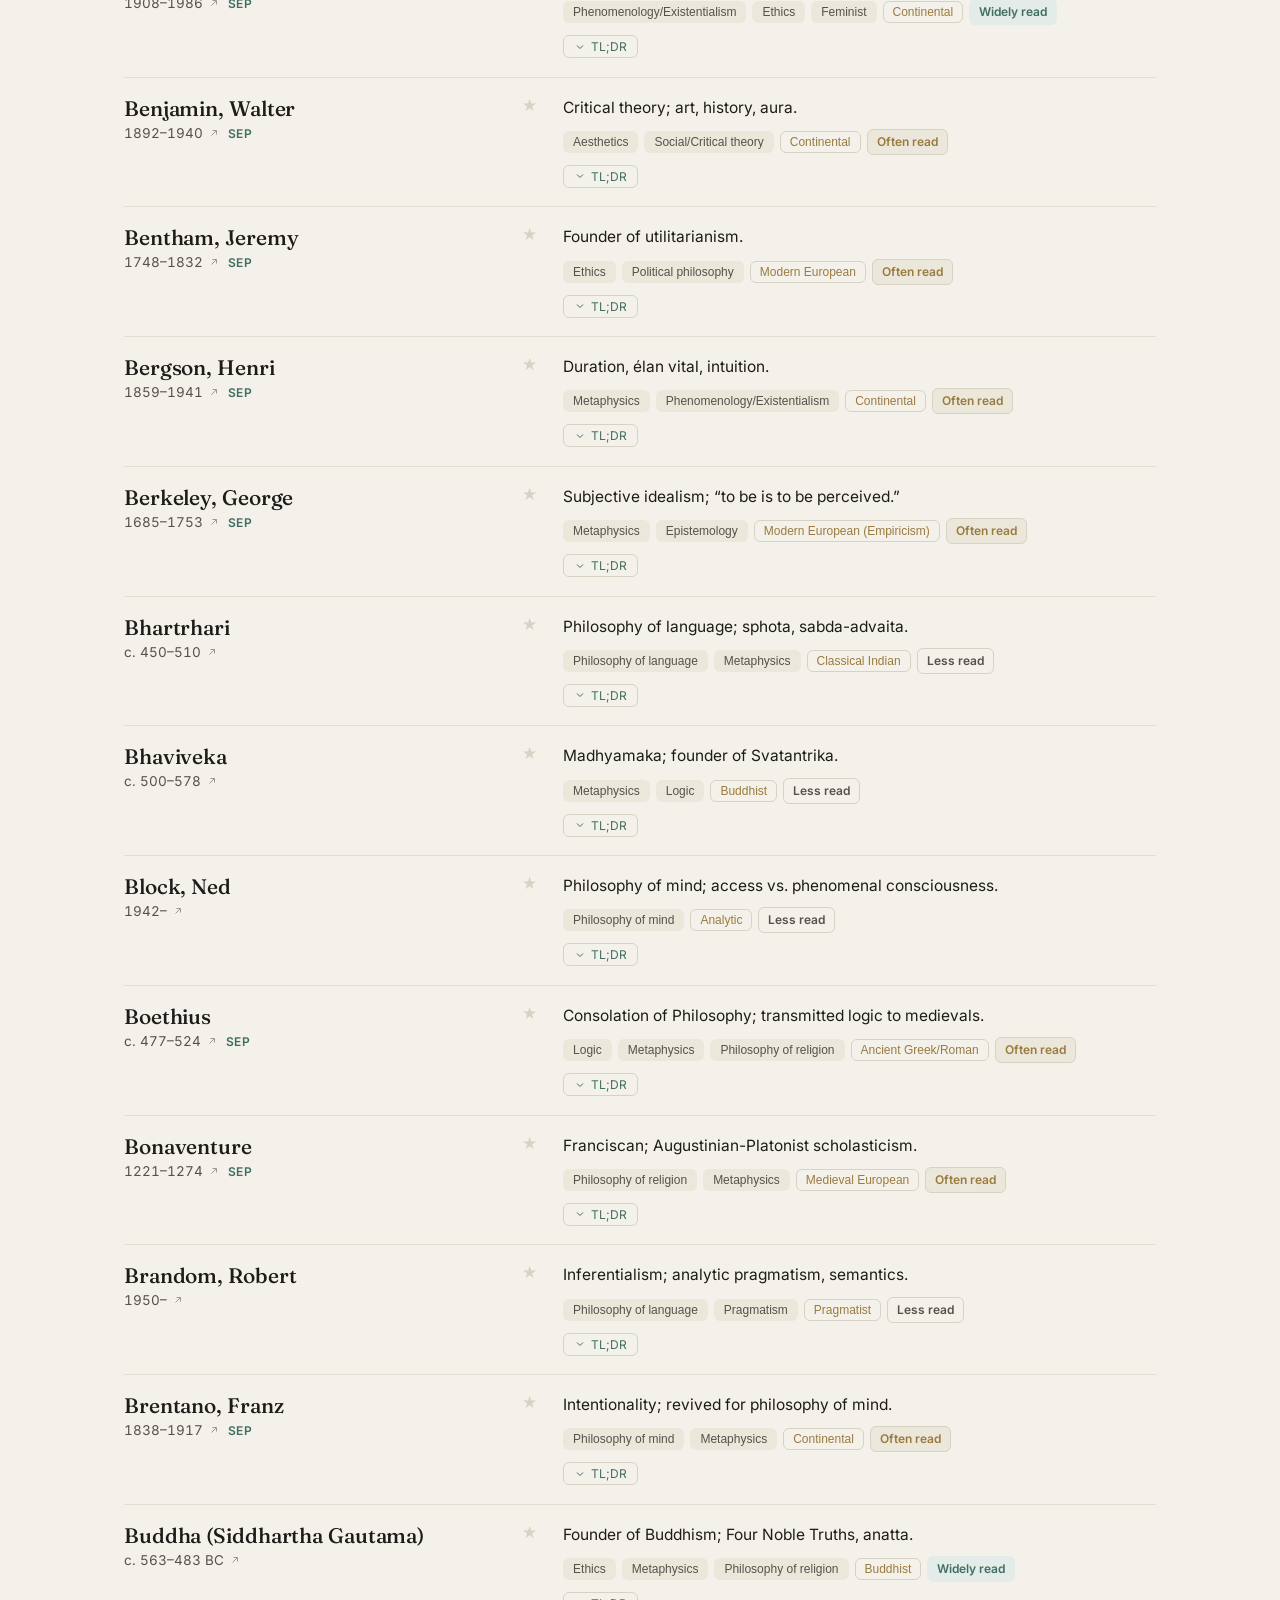
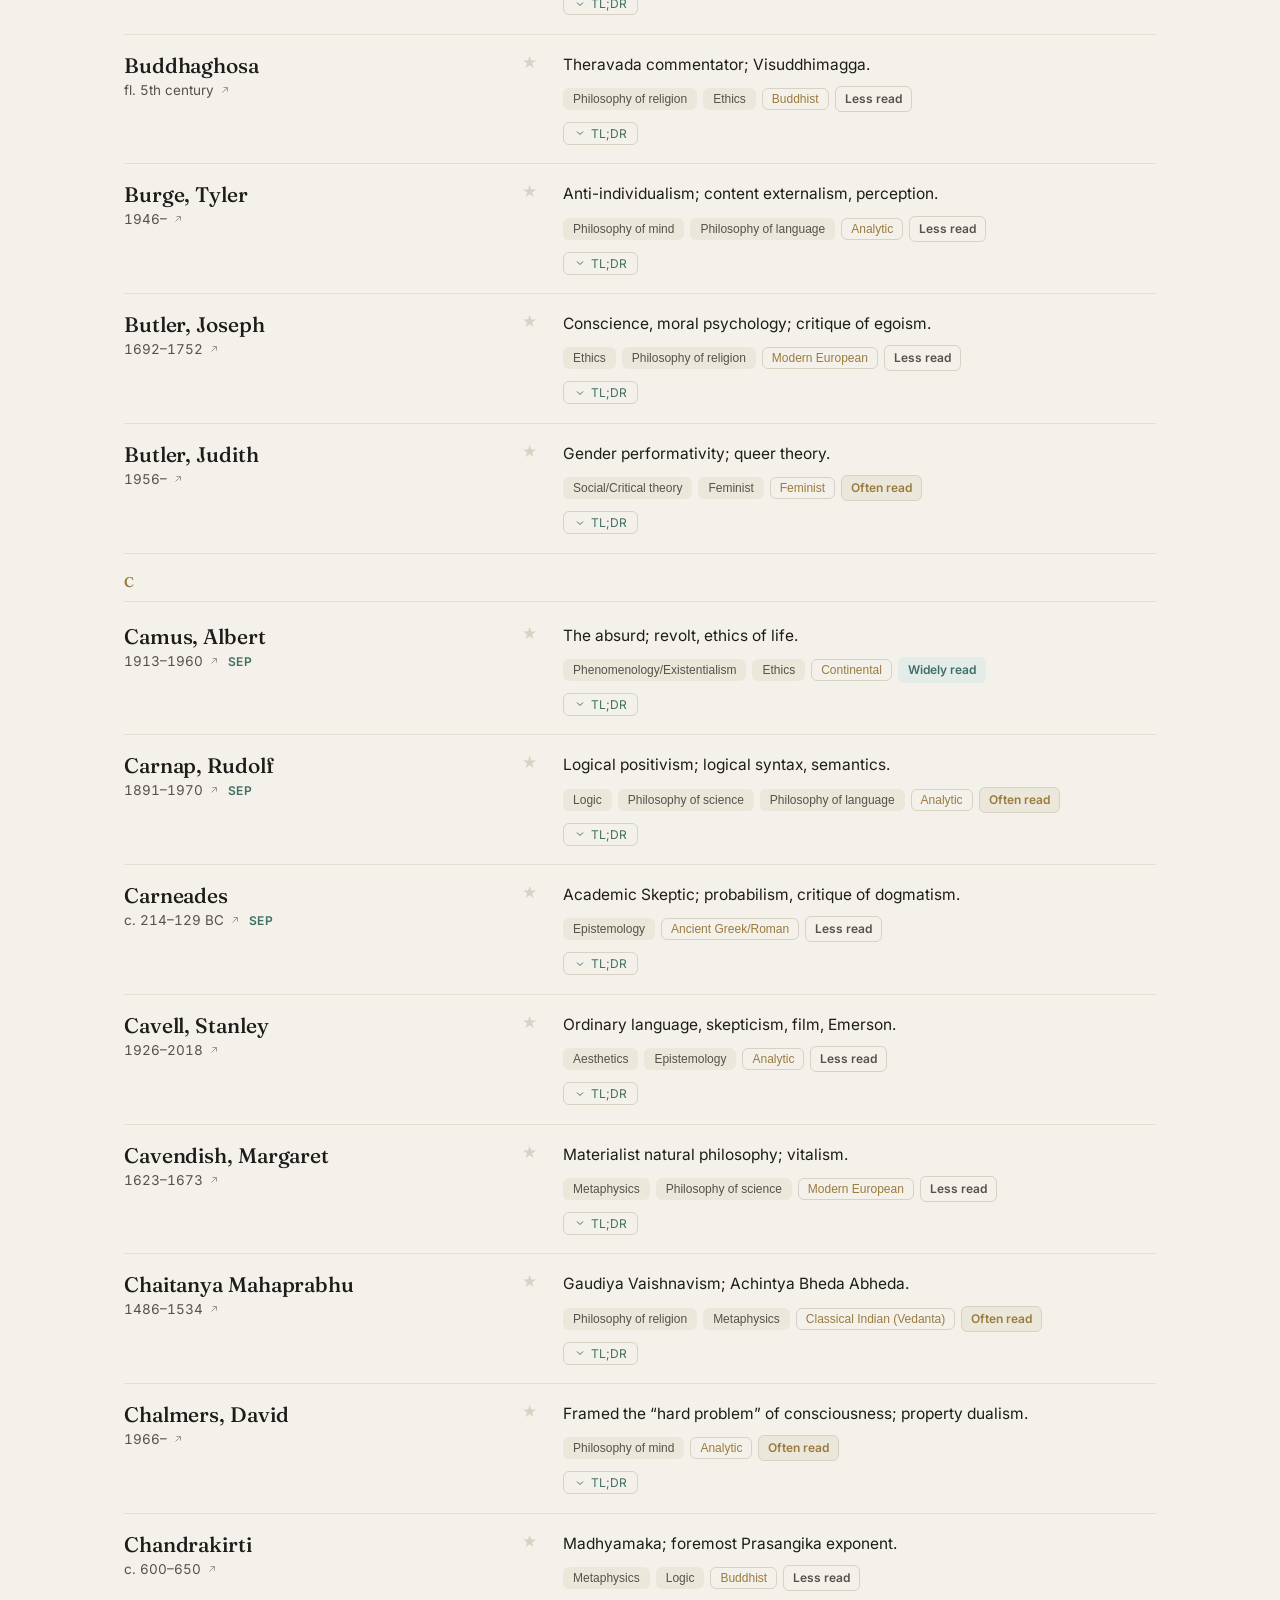
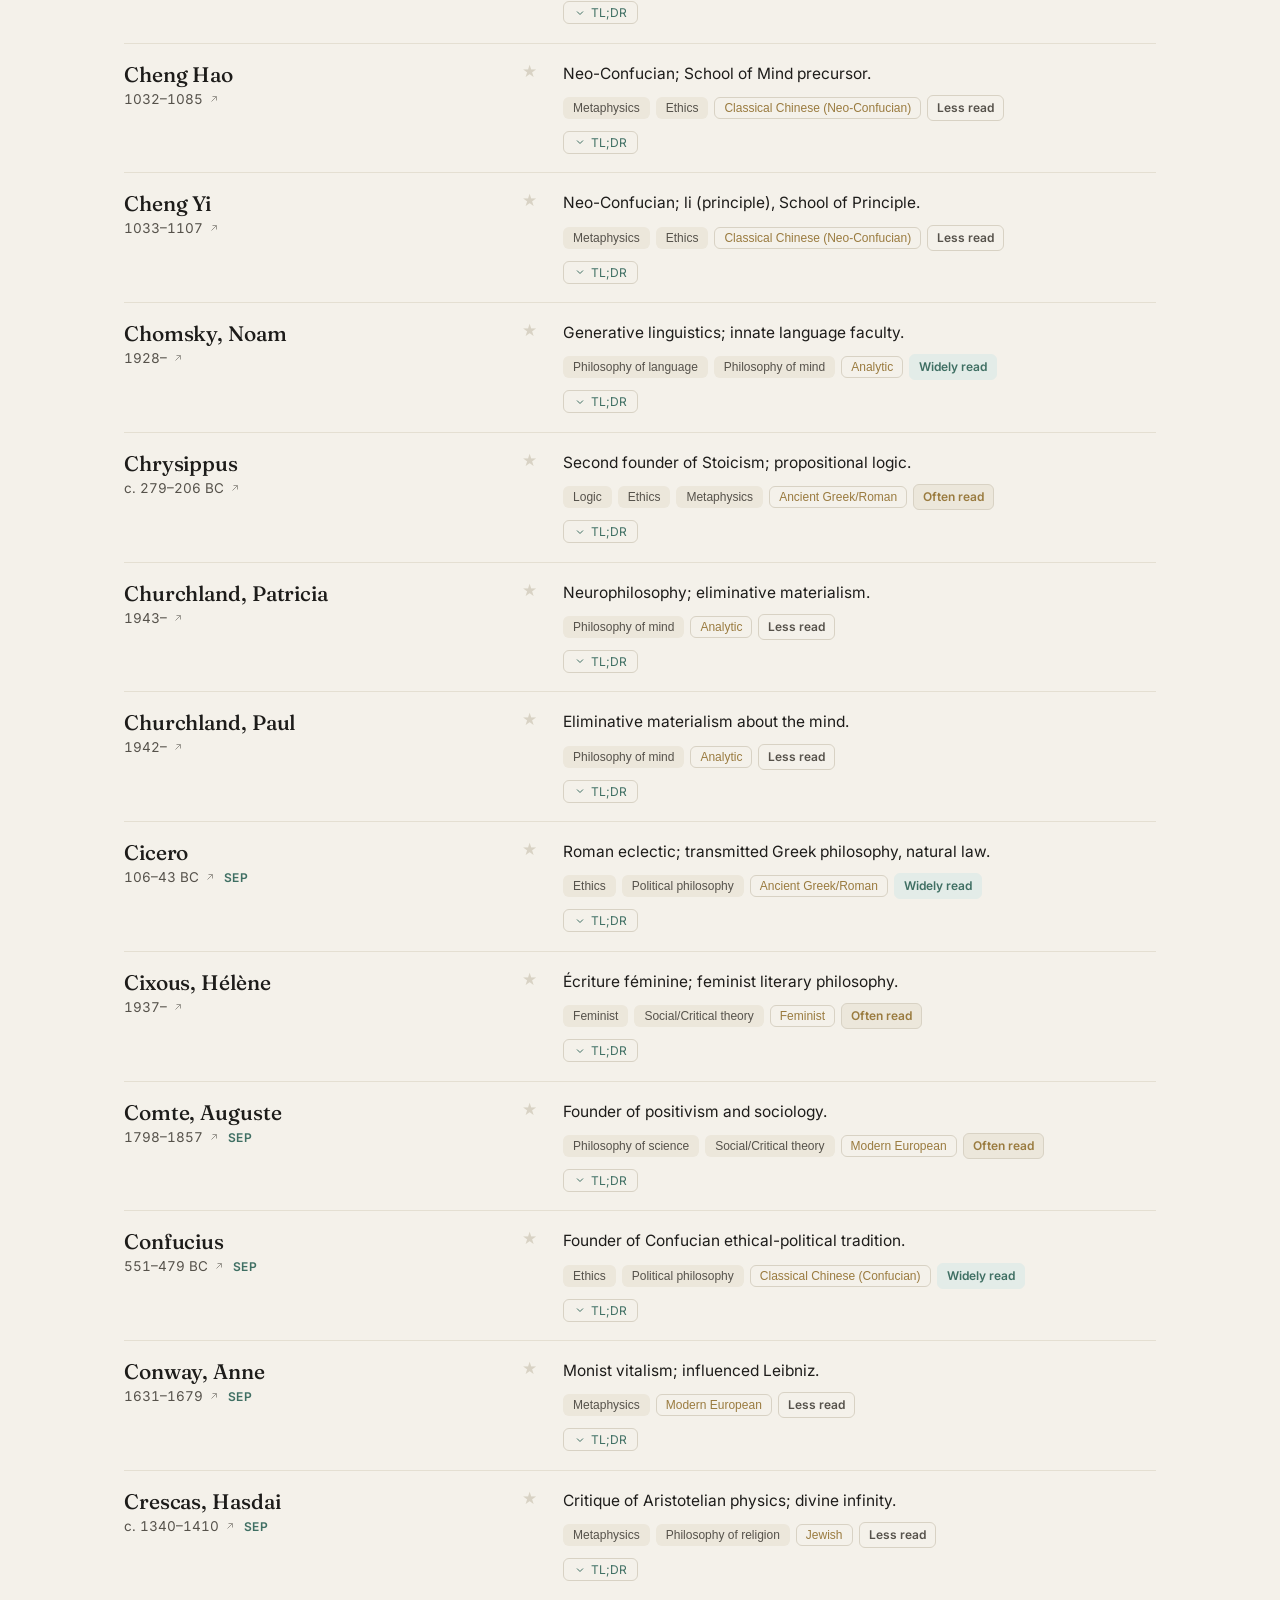
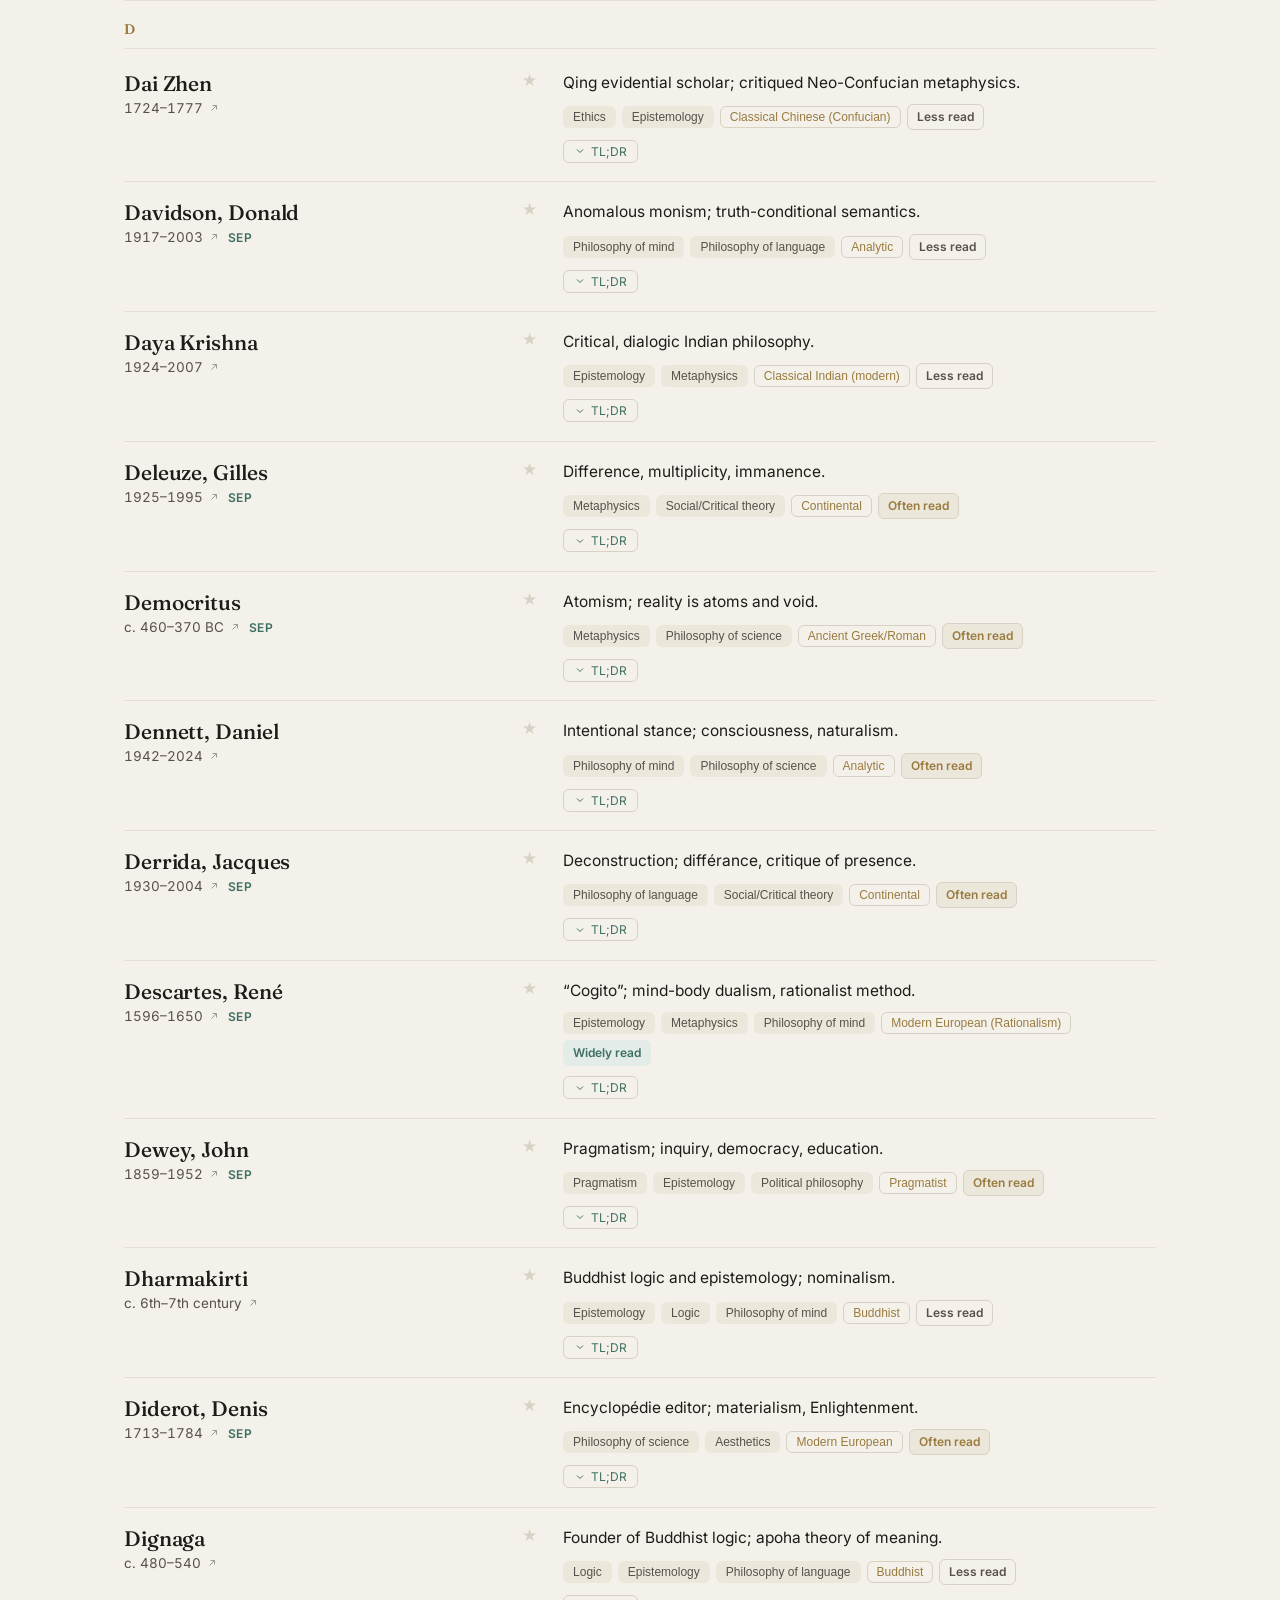
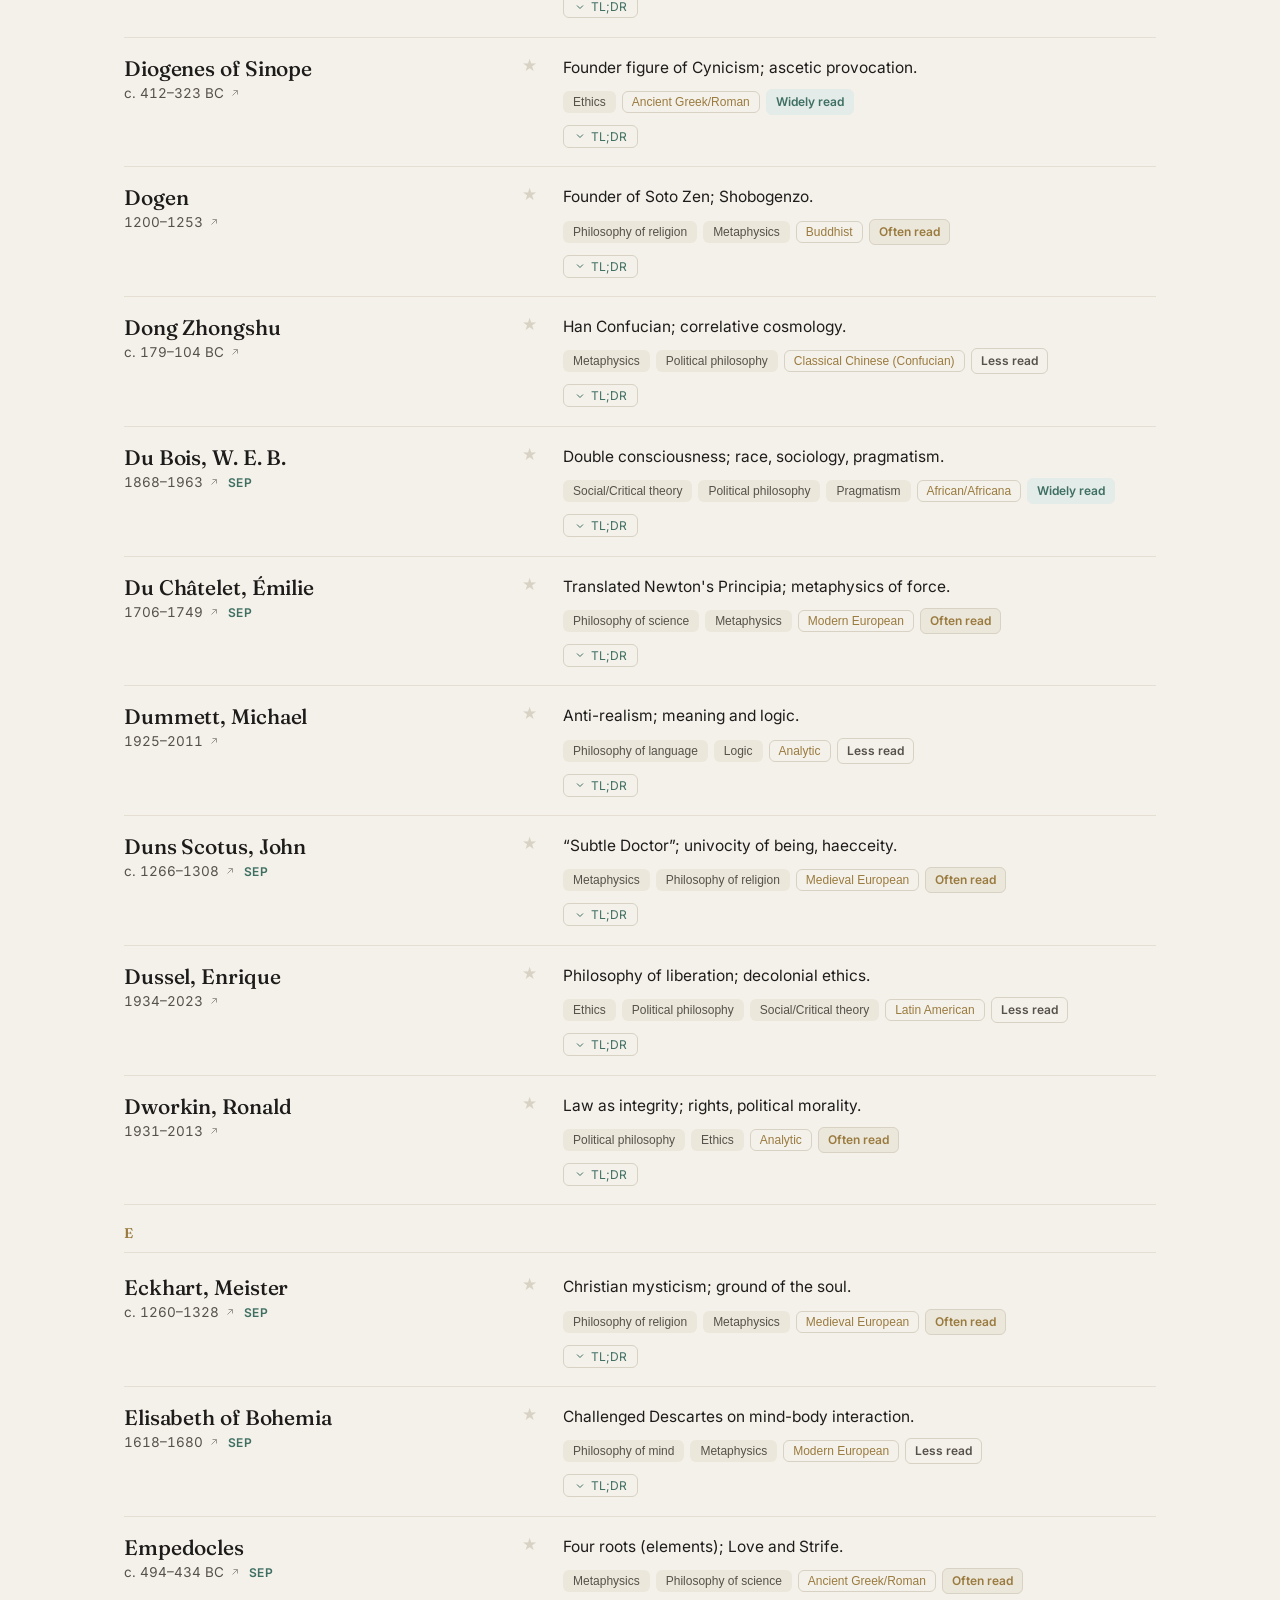
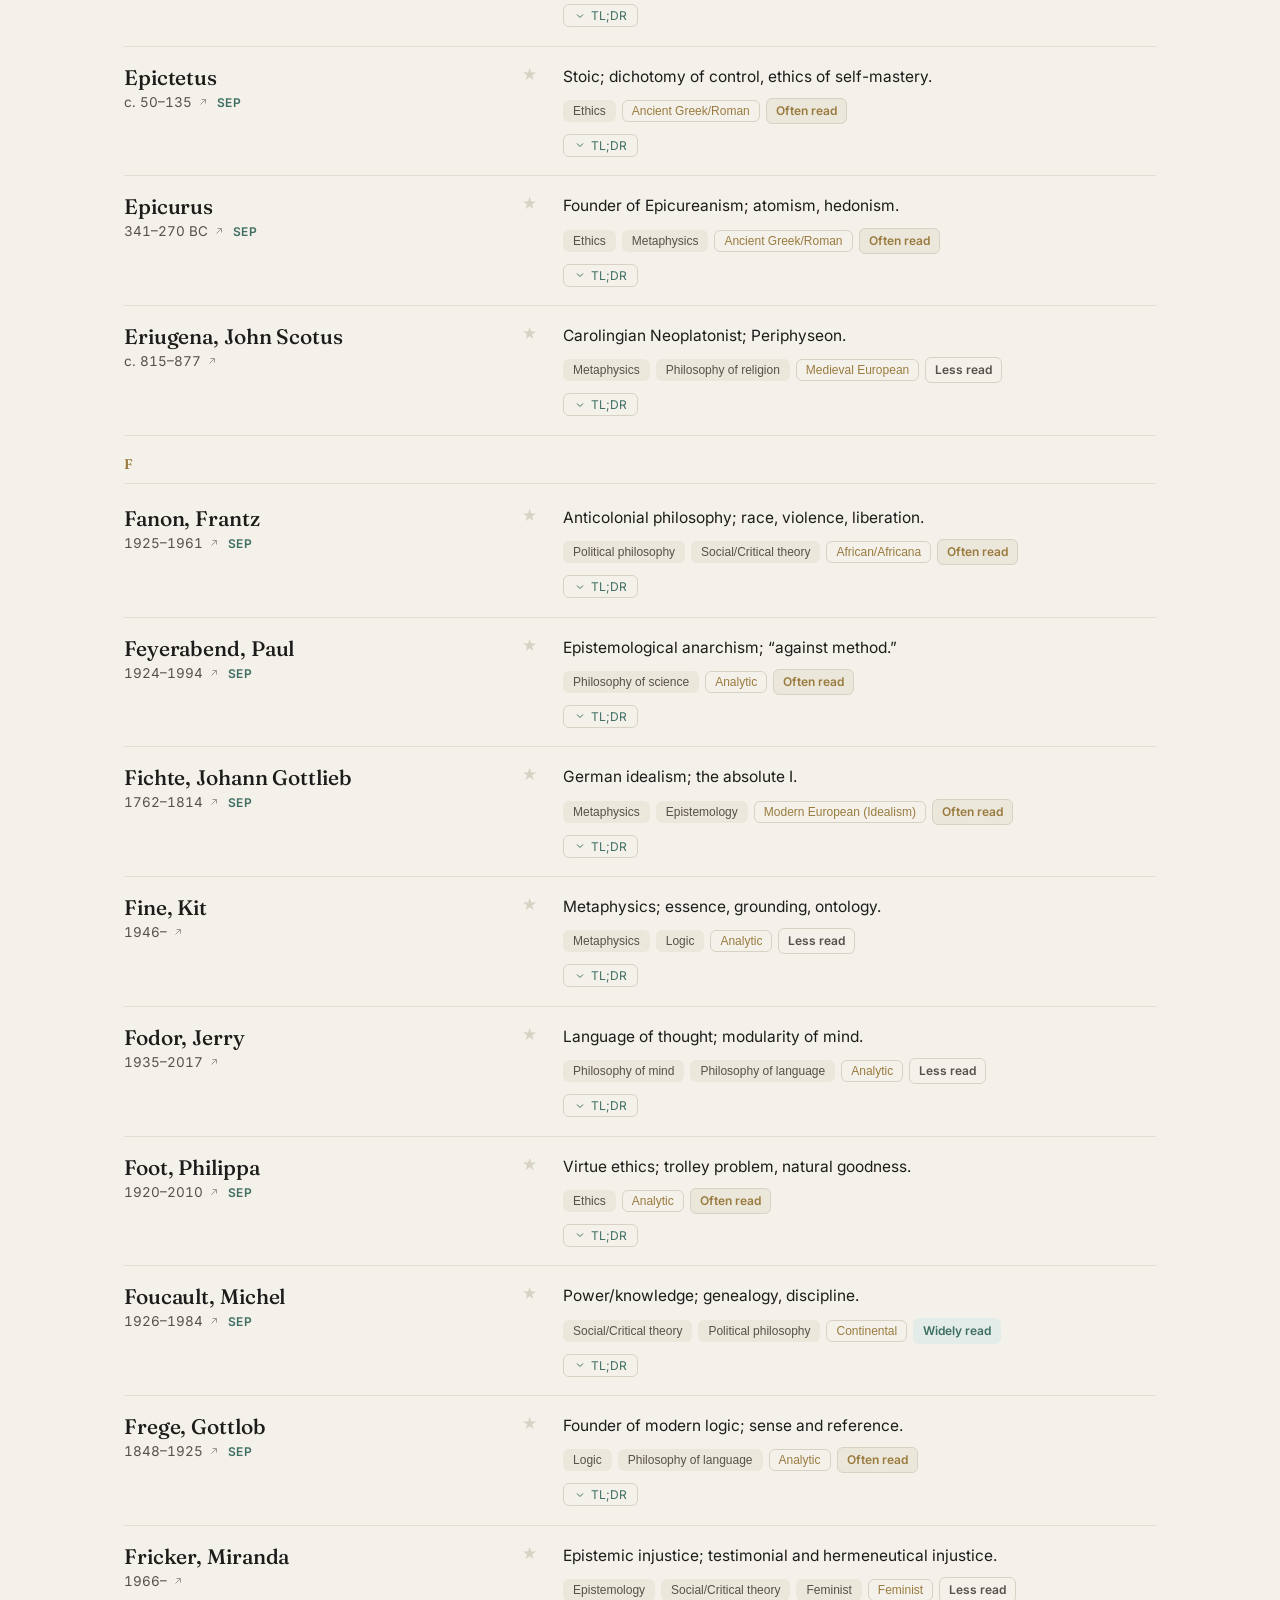
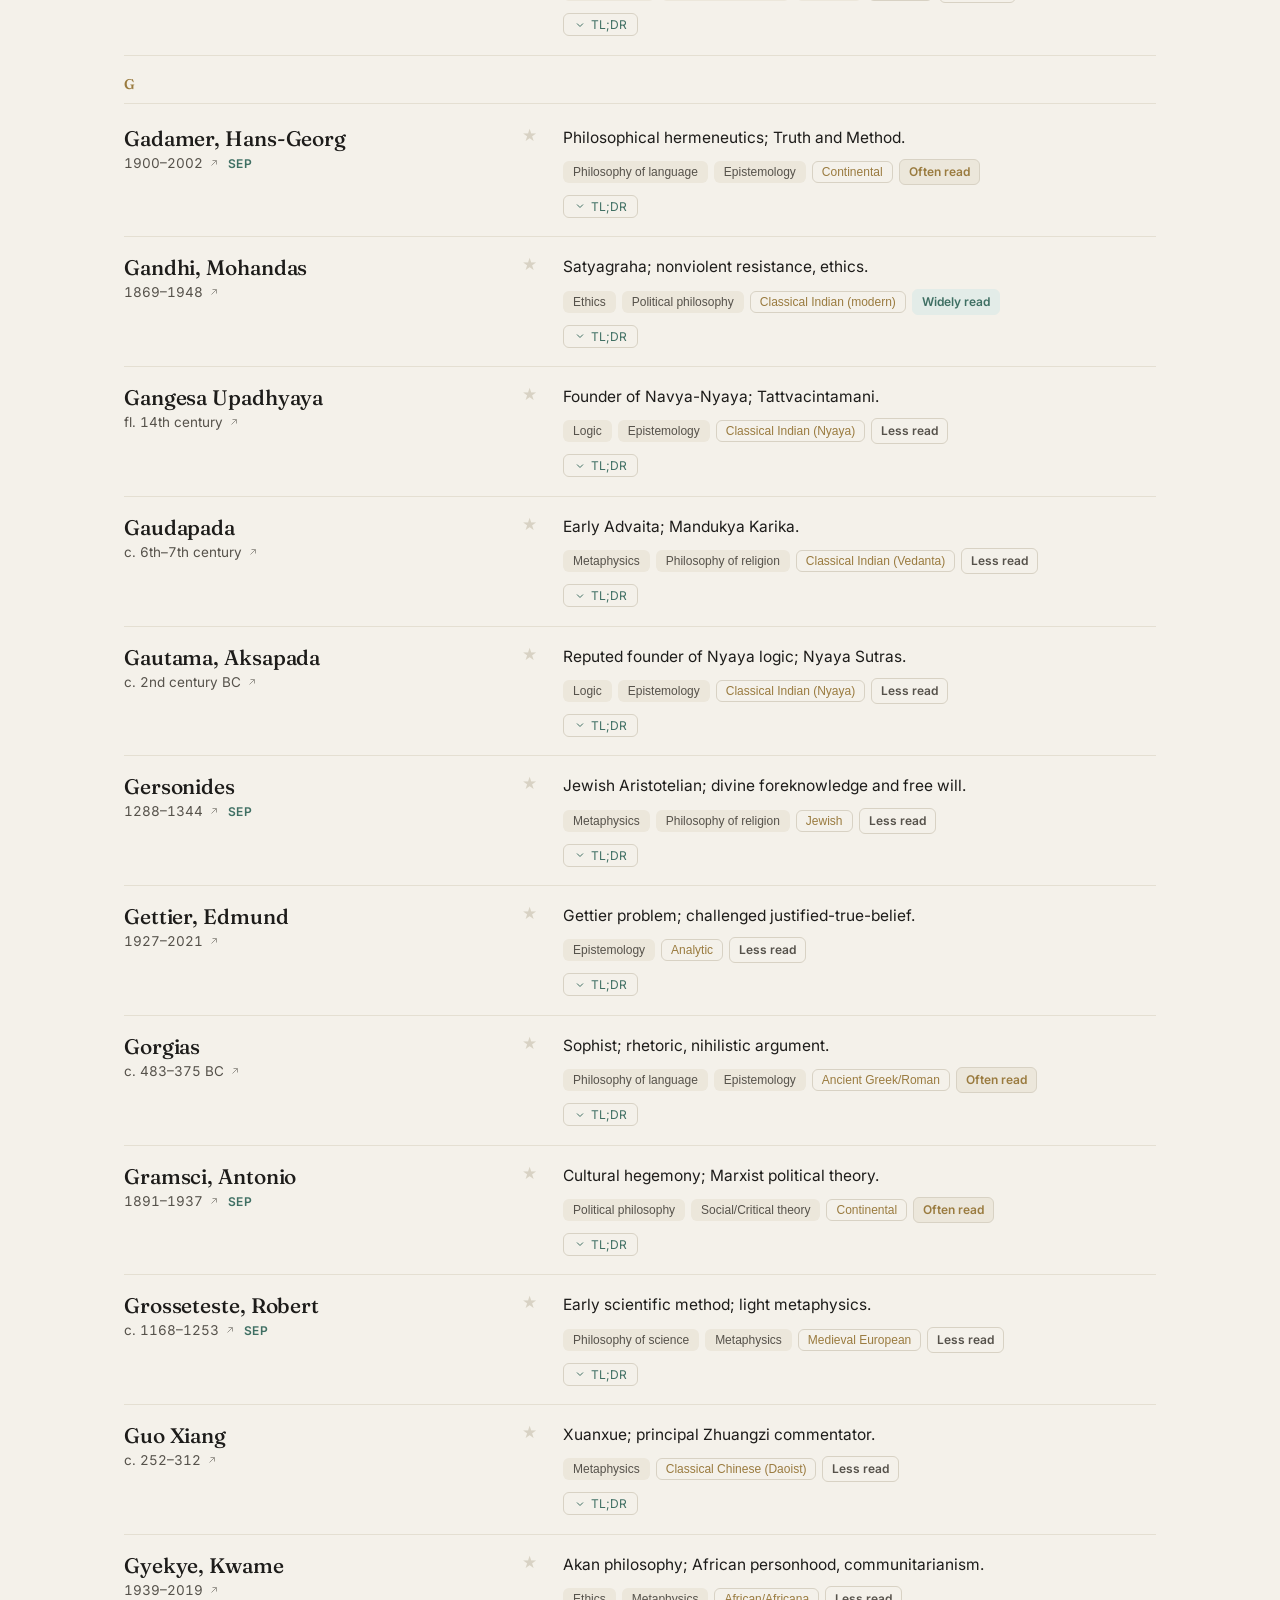
==== commit ed85c298: "feat: flashcard drill over favourites with spaced repetition (#239) Adds a Leitner-style flashcard m" ====
--- a/viewer.html
+++ b/viewer.html
@@ -46,6 +46,7 @@
         <div class="panel" role="group"></div>
       </div>
       <button class="fav-filter-btn" id="favFilterBtn">★ Favourites</button>
+      <button class="study-cards-btn" id="studyCardsBtn">Study favourites</button>
       <div class="view-toggle" role="group" aria-label="View">
         <button class="view-btn active" data-view="list" aria-pressed="true">
           <svg viewBox="0 0 24 24"><line x1="8" y1="6" x2="21" y2="6"/><line x1="8" y1="12" x2="21" y2="12"/><line x1="8" y1="18" x2="21" y2="18"/><line x1="3" y1="6" x2="3.01" y2="6"/><line x1="3" y1="12" x2="3.01" y2="12"/><line x1="3" y1="18" x2="3.01" y2="18"/></svg>List</button>
@@ -86,7 +87,7 @@
   </div>
 </div>
 
-<main class="wrap"><div class="results" id="results"></div><div class="detail" id="detail"></div><div class="lineage" id="lineage"></div><div class="quiz" id="quiz"></div></main>
+<main class="wrap"><div class="results" id="results"></div><div class="detail" id="detail"></div><div class="lineage" id="lineage"></div><div class="quiz" id="quiz"></div><div class="cards" id="cards"></div></main>
 <div class="timeline-tip" id="timelineTip" aria-hidden="true"></div>
 
 <footer><div class="wrap" style="padding:0">
--- a/assets/viewer.css
+++ b/assets/viewer.css
@@ -158,11 +158,11 @@
 .rand-clear:hover{border-color:var(--accent);color:var(--accent)}
 .rand-seen{font-size:12px;color:var(--ink-soft)}
 .rand-exhausted{font-size:14px;color:var(--gold);font-style:italic}
-.clear-filters-btn,.copy-link-btn,.fav-filter-btn{font-family:inherit;font-size:13px;background:transparent;
+.clear-filters-btn,.copy-link-btn,.fav-filter-btn,.study-cards-btn{font-family:inherit;font-size:13px;background:transparent;
   border:1px solid var(--line);border-radius:10px;padding:11px 14px;cursor:pointer;white-space:nowrap;
   transition:color .15s,border-color .15s}
-.clear-filters-btn,.copy-link-btn{color:var(--ink-soft)}
-.clear-filters-btn:not([disabled]):hover,.copy-link-btn:hover{border-color:var(--accent);color:var(--accent)}
+.clear-filters-btn,.copy-link-btn,.study-cards-btn{color:var(--ink-soft)}
+.clear-filters-btn:not([disabled]):hover,.copy-link-btn:hover,.study-cards-btn:hover{border-color:var(--accent);color:var(--accent)}
 .clear-filters-btn[disabled]{opacity:.38;cursor:default}
 .view-toggle{display:inline-flex;align-items:center;background:var(--card);border:1px solid var(--line);
   border-radius:10px;padding:3px;gap:2px}
@@ -455,3 +455,41 @@
 }
 /* ---- end quiz ---- */
 
+/* ---- flashcards ---- */
+#cards{display:none;padding:32px 0 80px}
+body.cards-mode #glossBars,
+body.cards-mode .controls,
+body.cards-mode .meta-row,
+body.cards-mode .random-bar,
+body.cards-mode #results,
+body.cards-mode #detail,
+body.cards-mode #lineage,
+body.cards-mode #quiz{display:none}
+body.cards-mode #cards{display:block}
+.cards-card{margin-top:28px;max-width:560px;padding:32px 28px;background:var(--card);
+  border:1px solid var(--line);border-radius:14px;box-shadow:0 1px 3px var(--shadow)}
+.cards-name{font-family:'Fraunces',serif;font-weight:600;font-size:clamp(24px,3.6vw,32px);margin:0}
+.cards-dates{font-size:13px;color:var(--ink-soft);margin-top:8px;font-variant-numeric:tabular-nums}
+.cards-desc{font-size:15.5px;color:var(--ink);line-height:1.6;margin:20px 0 0}
+.cards-tldr{font-size:15px;color:var(--ink);line-height:1.7;margin:14px 0 0;
+  padding:14px 16px;background:var(--paper-2);border-radius:8px}
+.cards-detail-link{display:inline-block;margin-top:16px;font-size:14px;color:var(--accent);
+  text-decoration:none;font-weight:500}
+.cards-detail-link:hover{text-decoration:underline;text-underline-offset:3px}
+.cards-flip-btn{margin-top:24px;font-family:inherit;font-size:14px;font-weight:500;color:#fff;
+  background:var(--accent);border:none;border-radius:10px;padding:11px 20px;cursor:pointer;
+  display:inline-flex;align-items:center;gap:8px}
+.cards-flip-btn:hover{opacity:.88}
+.cards-grades{display:flex;gap:10px;margin-top:22px;flex-wrap:wrap}
+.cards-grade-btn{font-family:inherit;font-size:14px;font-weight:500;color:var(--ink);
+  background:transparent;border:1px solid var(--line);border-radius:10px;padding:10px 16px;
+  cursor:pointer;display:inline-flex;align-items:center;gap:8px}
+.cards-grade-btn:hover{border-color:var(--accent);color:var(--accent)}
+.cards-grade-btn.again{color:var(--ink-soft)}
+.cards-grade-btn.easy{border-color:var(--accent);color:var(--accent)}
+@media (max-width:480px){
+  .cards-card{padding:24px 20px}
+  .cards-grades{flex-direction:column}
+}
+/* ---- end flashcards ---- */
+
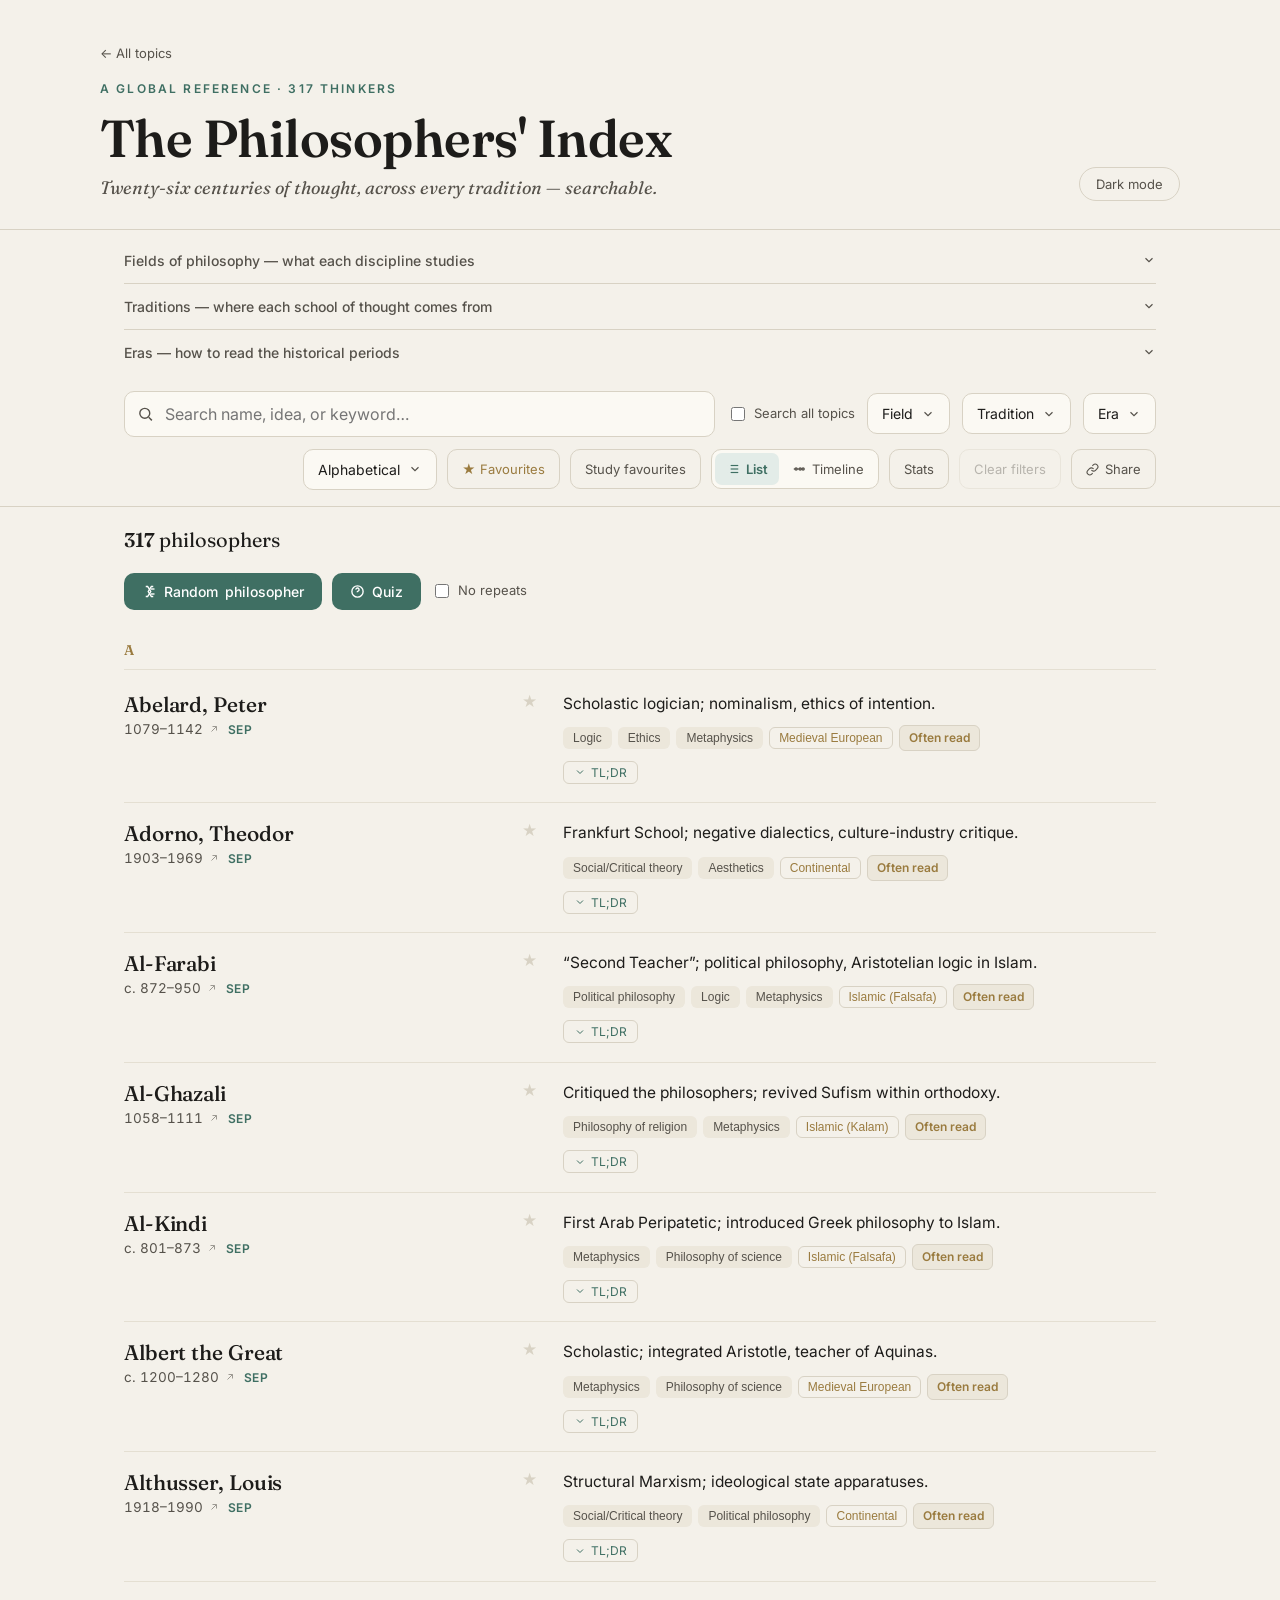
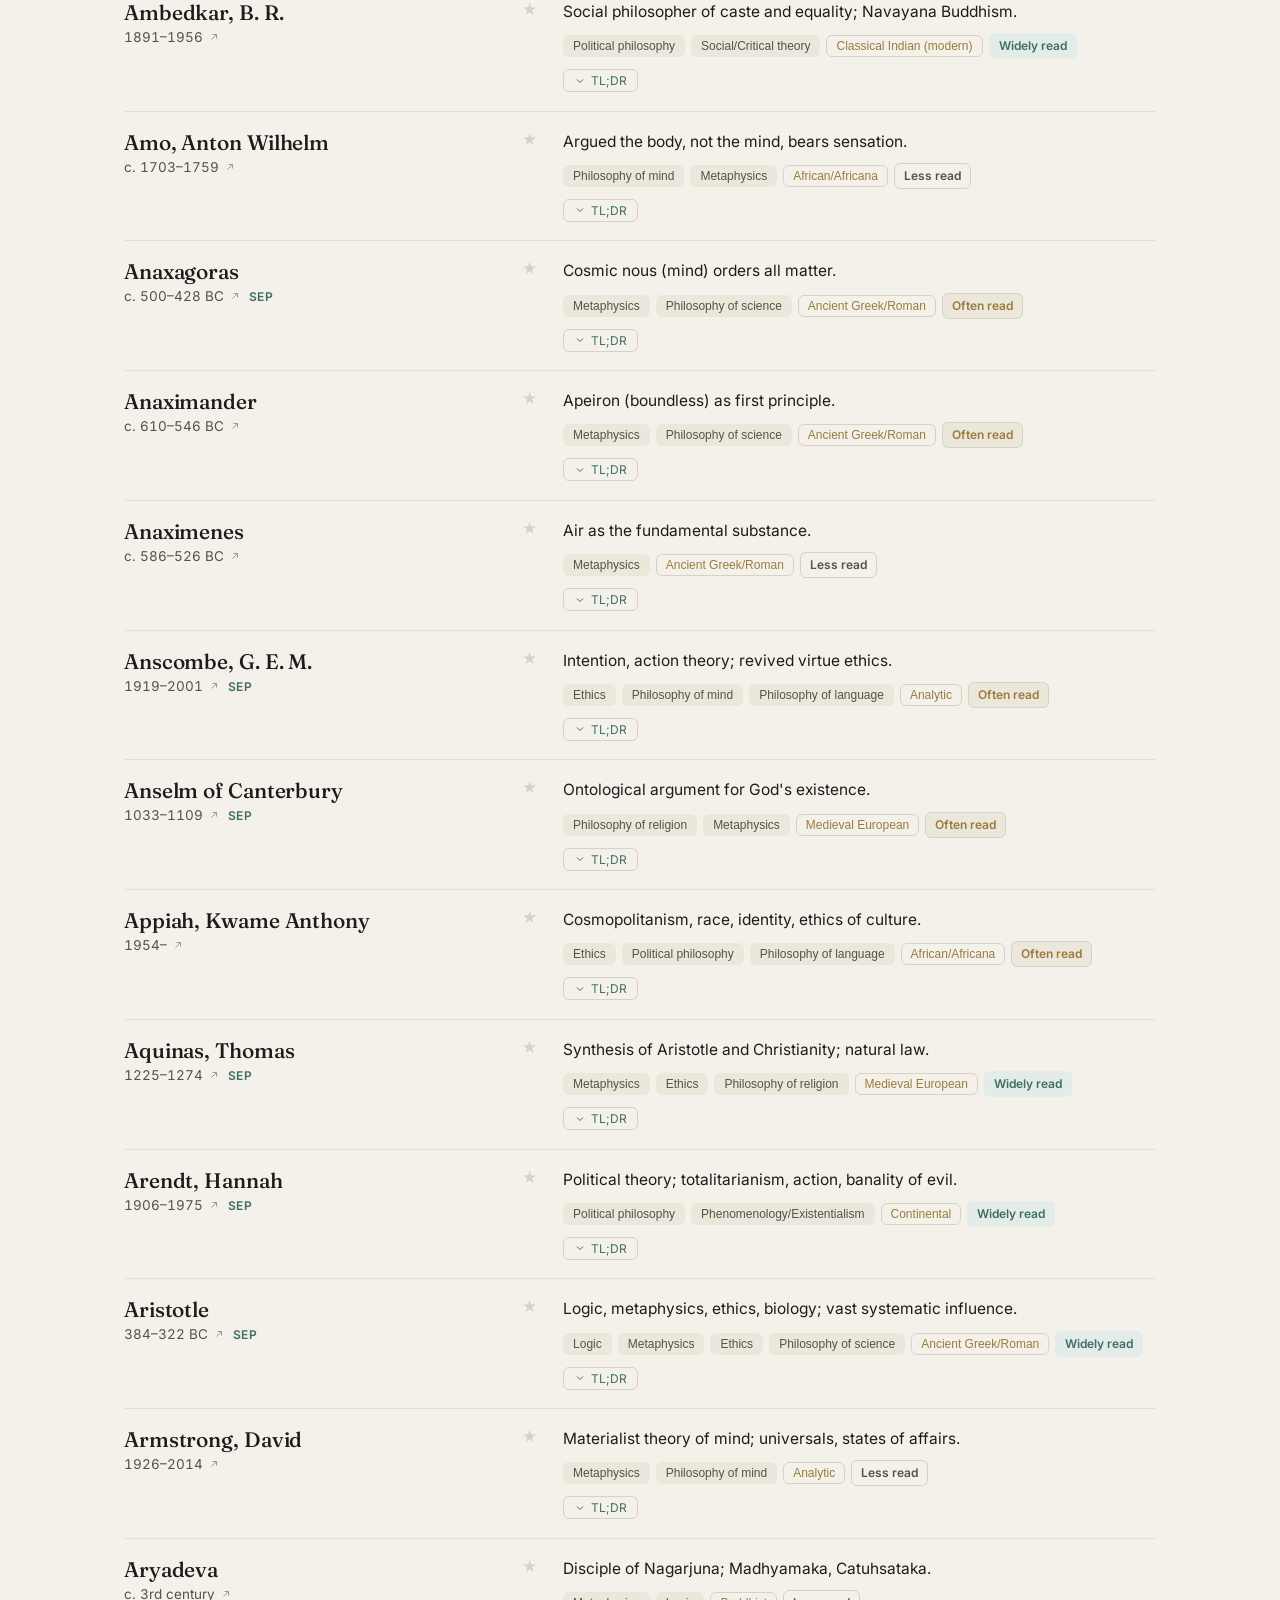
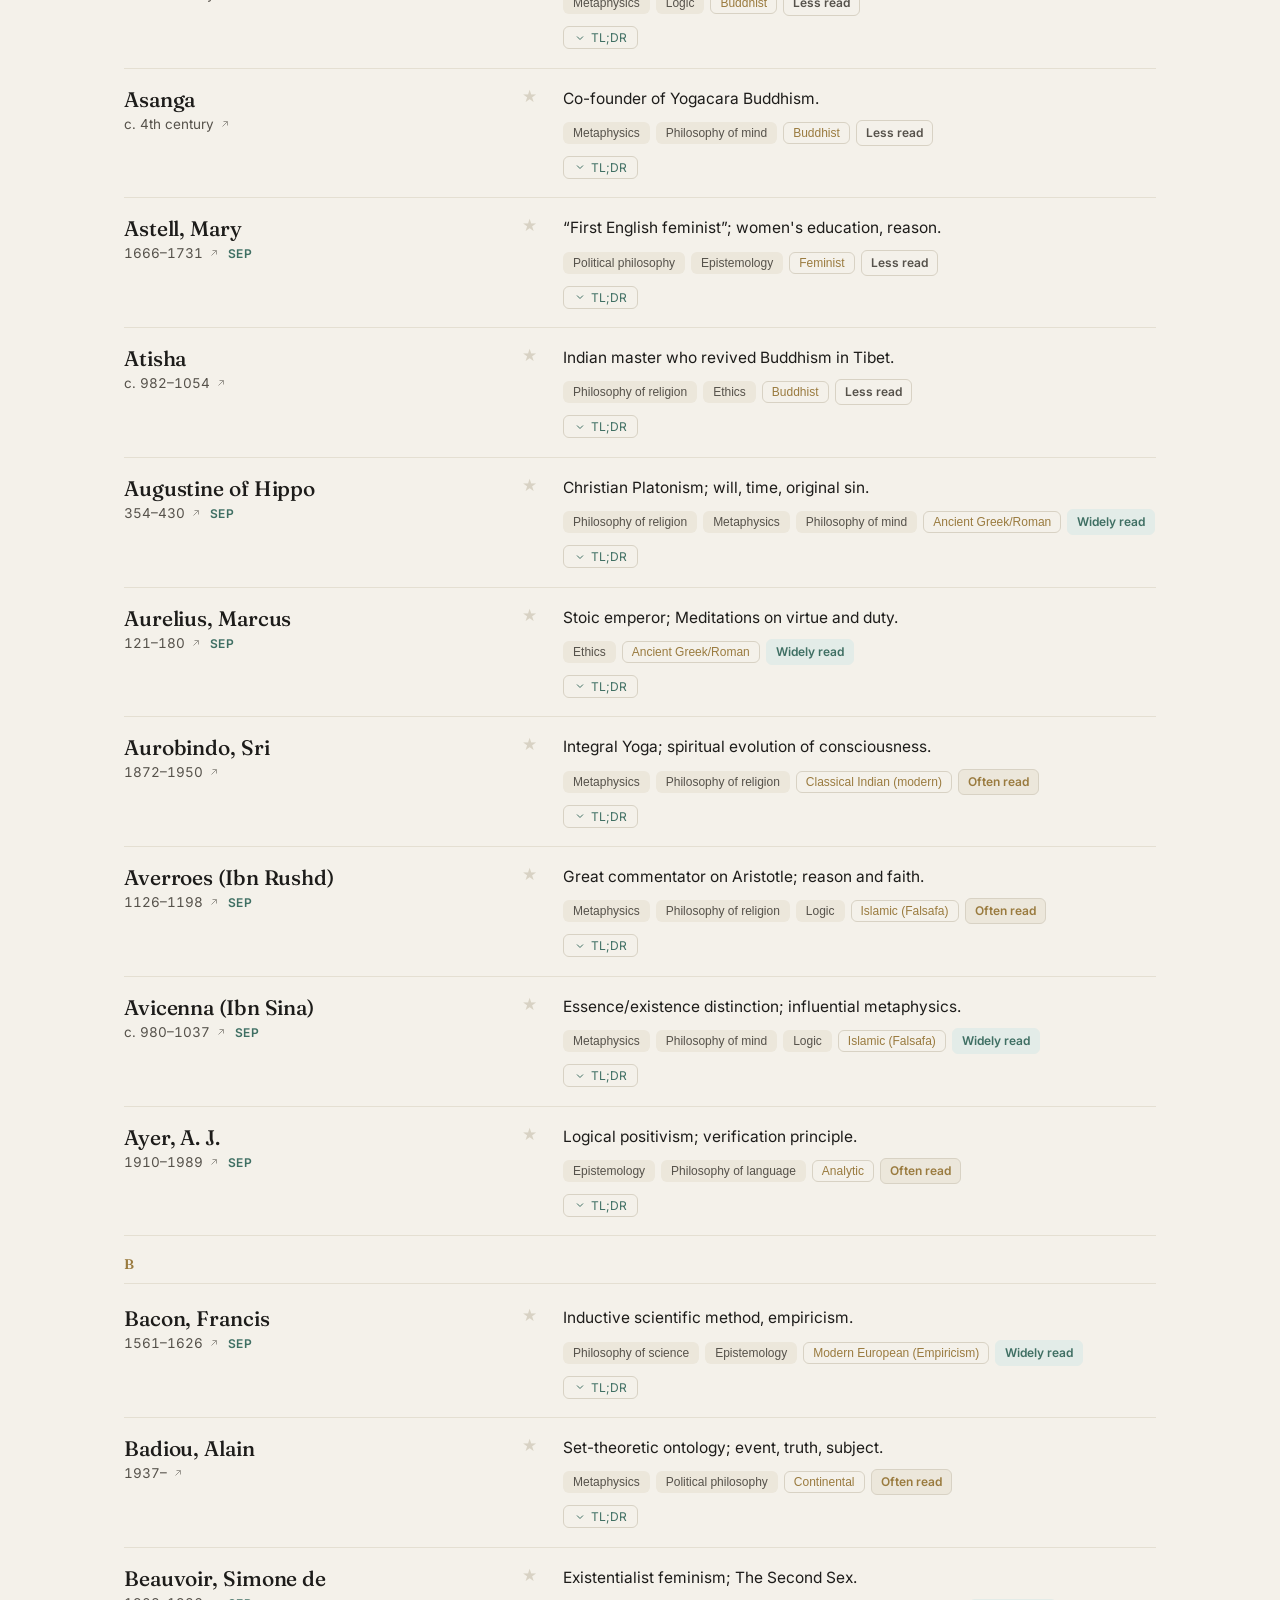
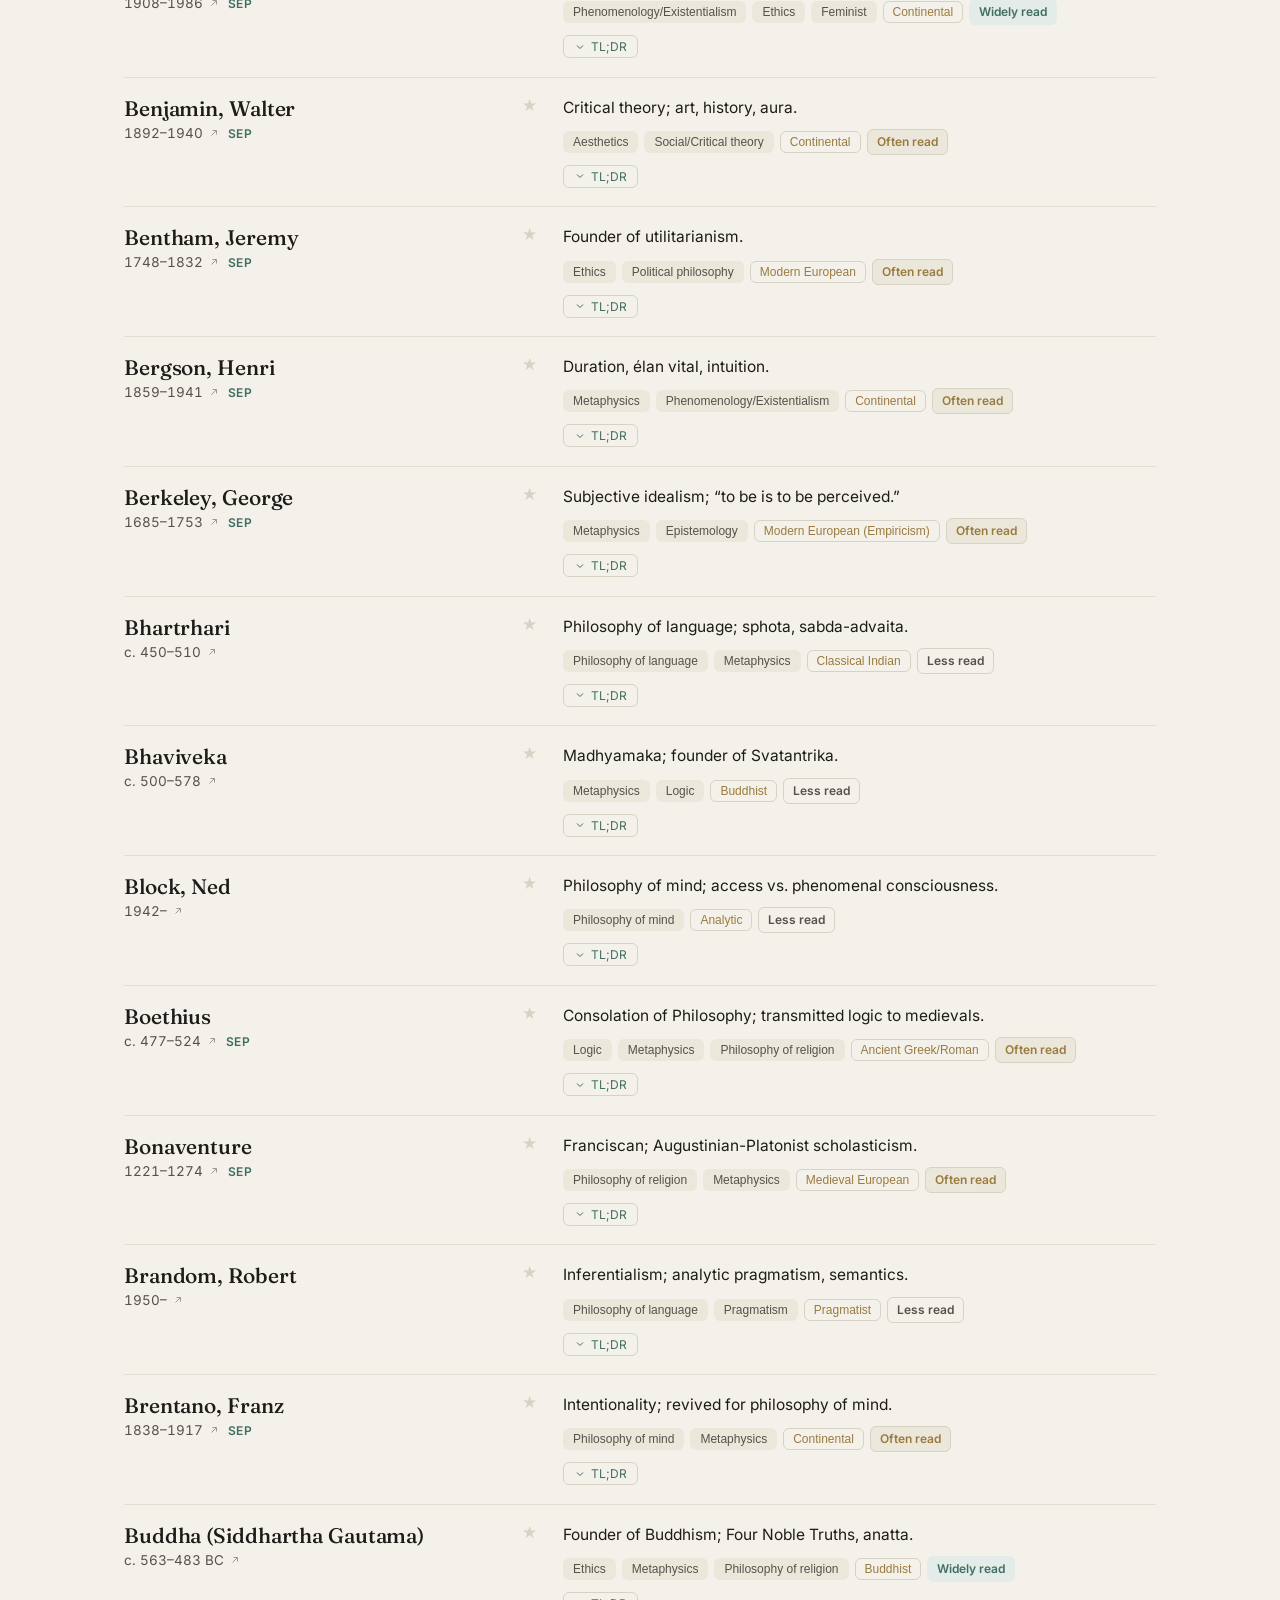
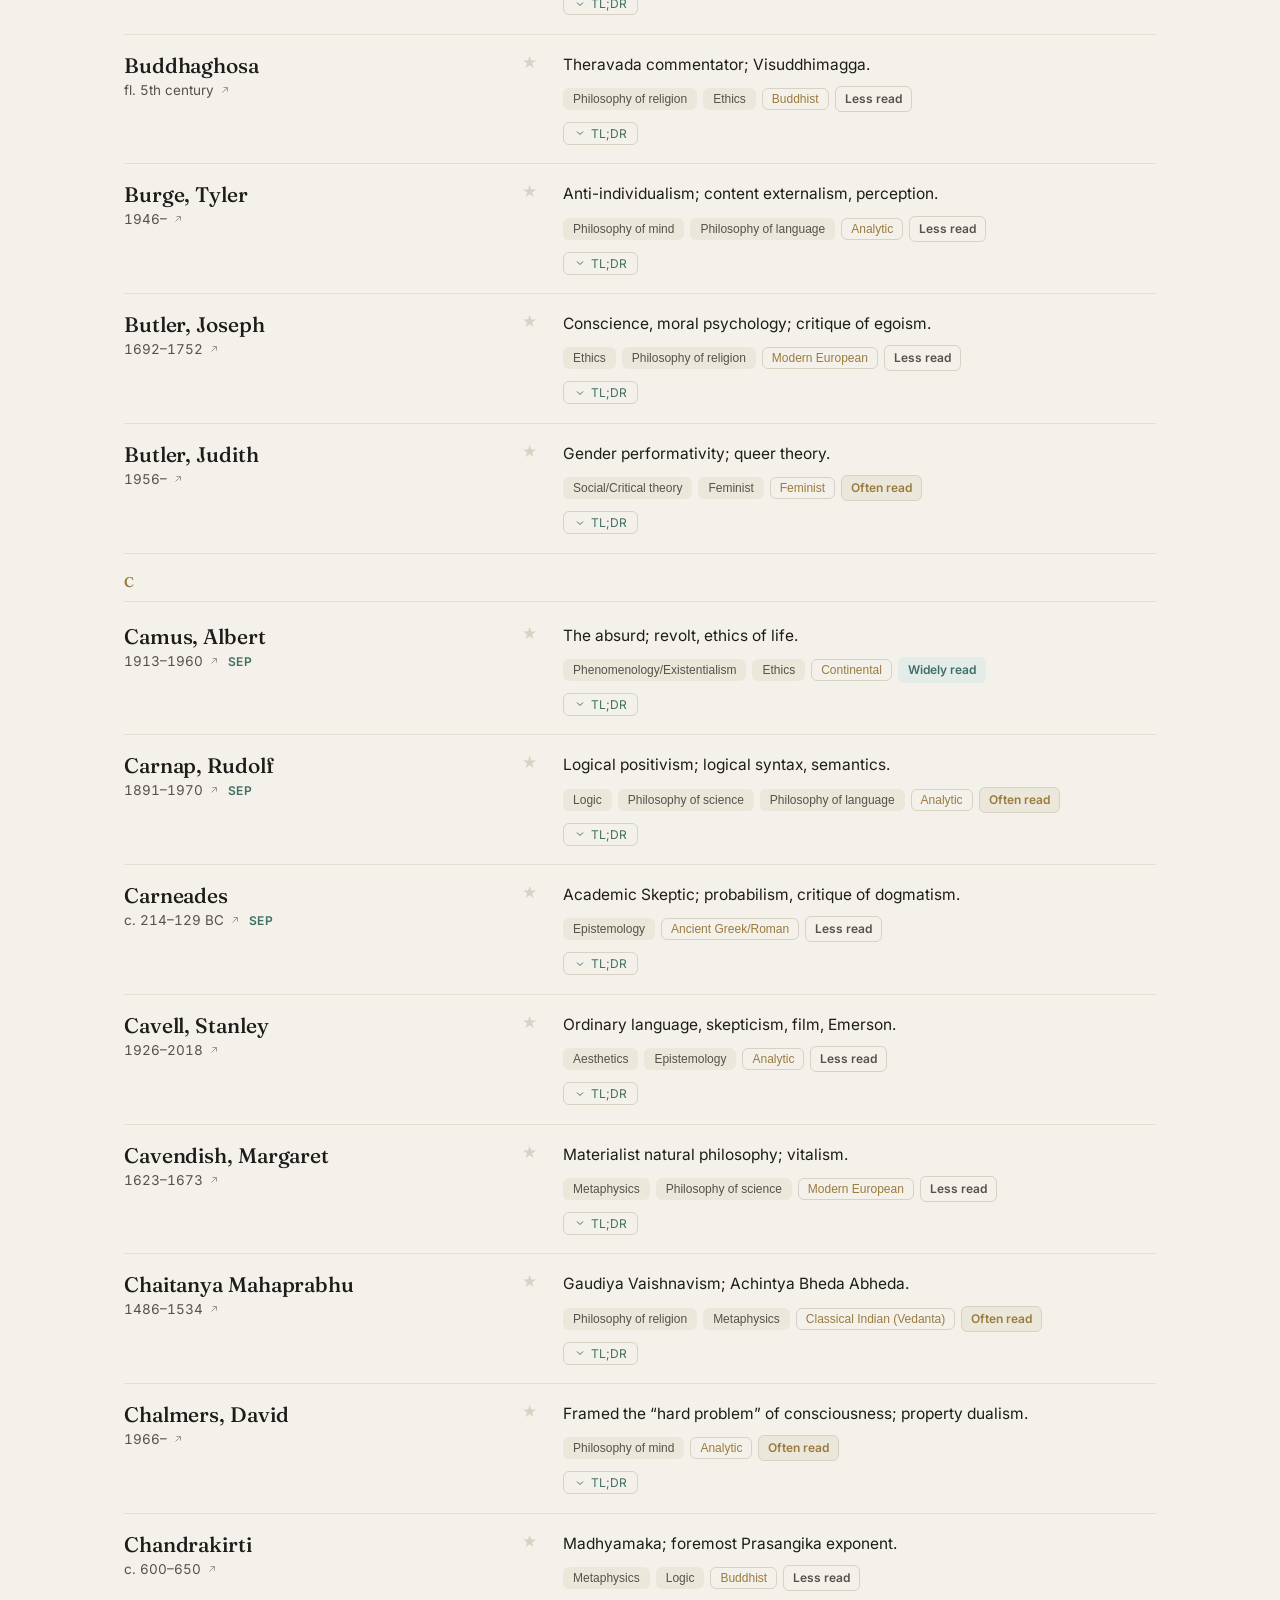
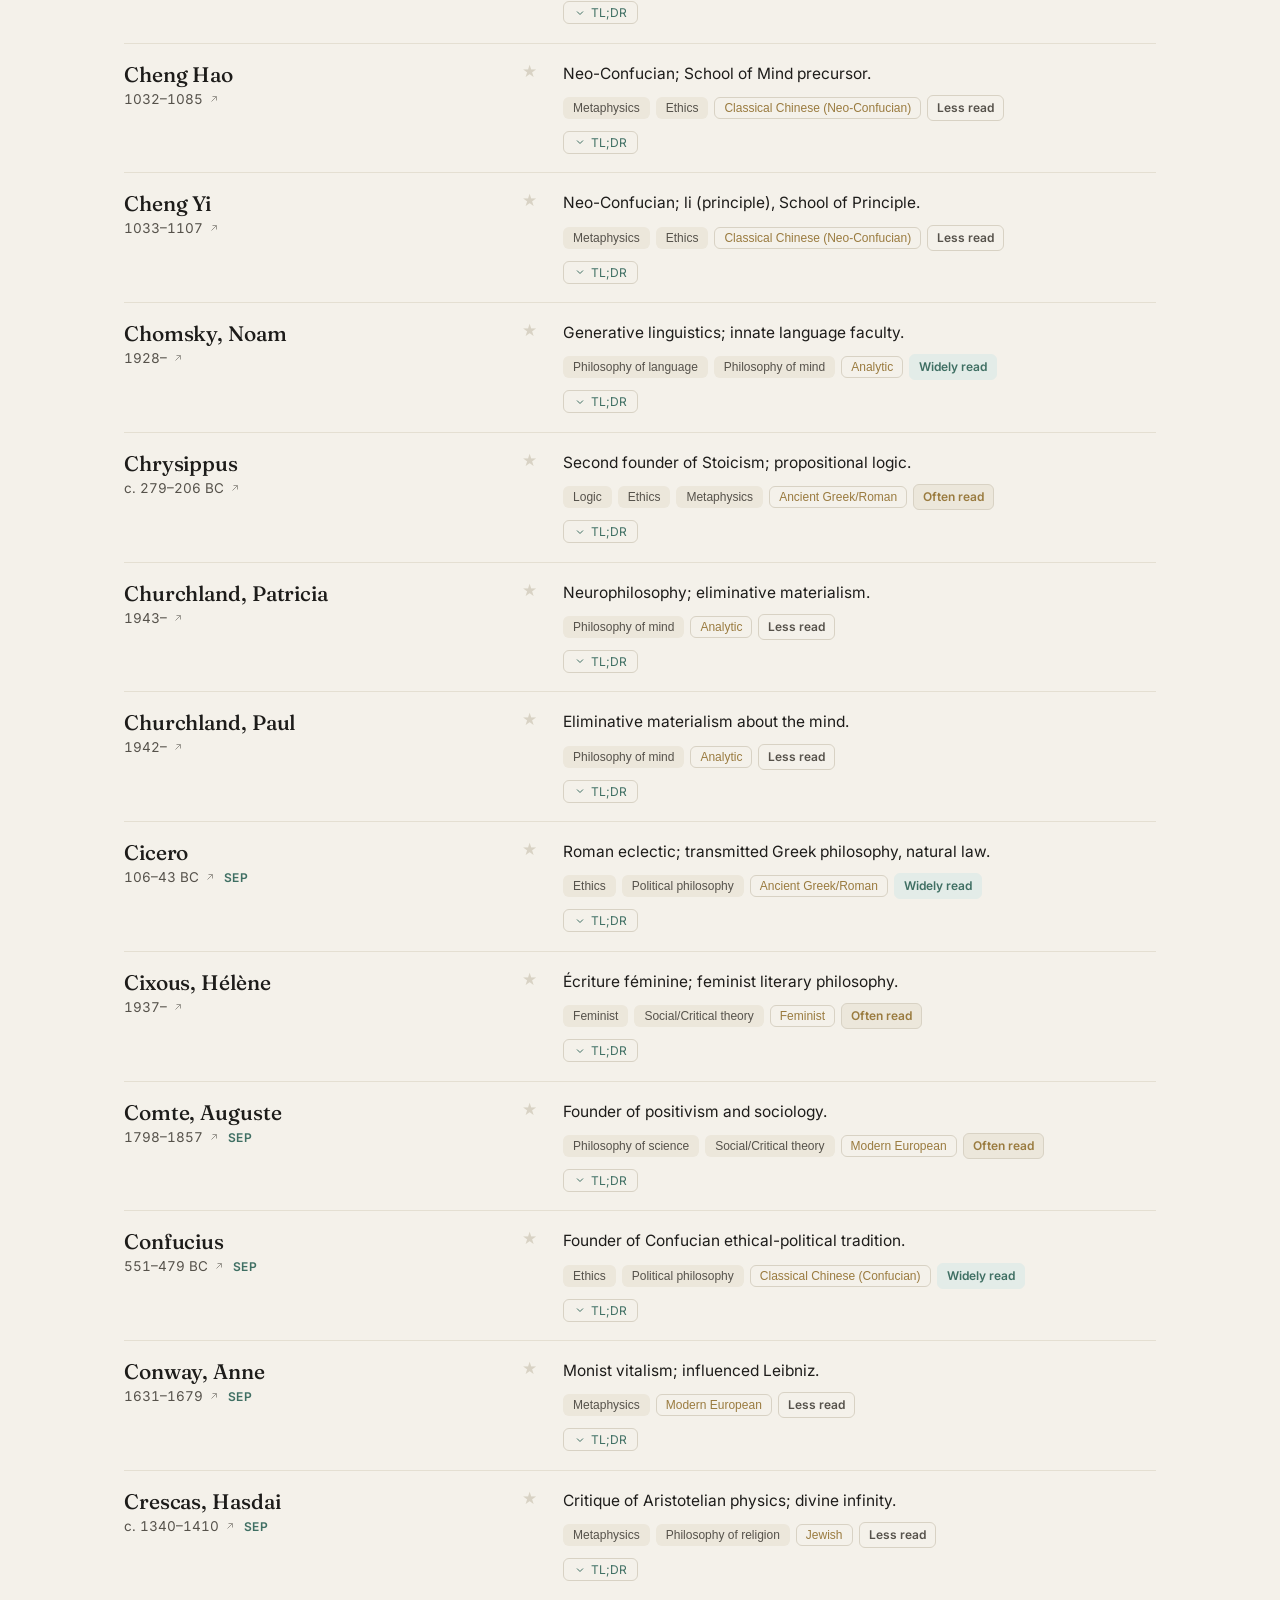
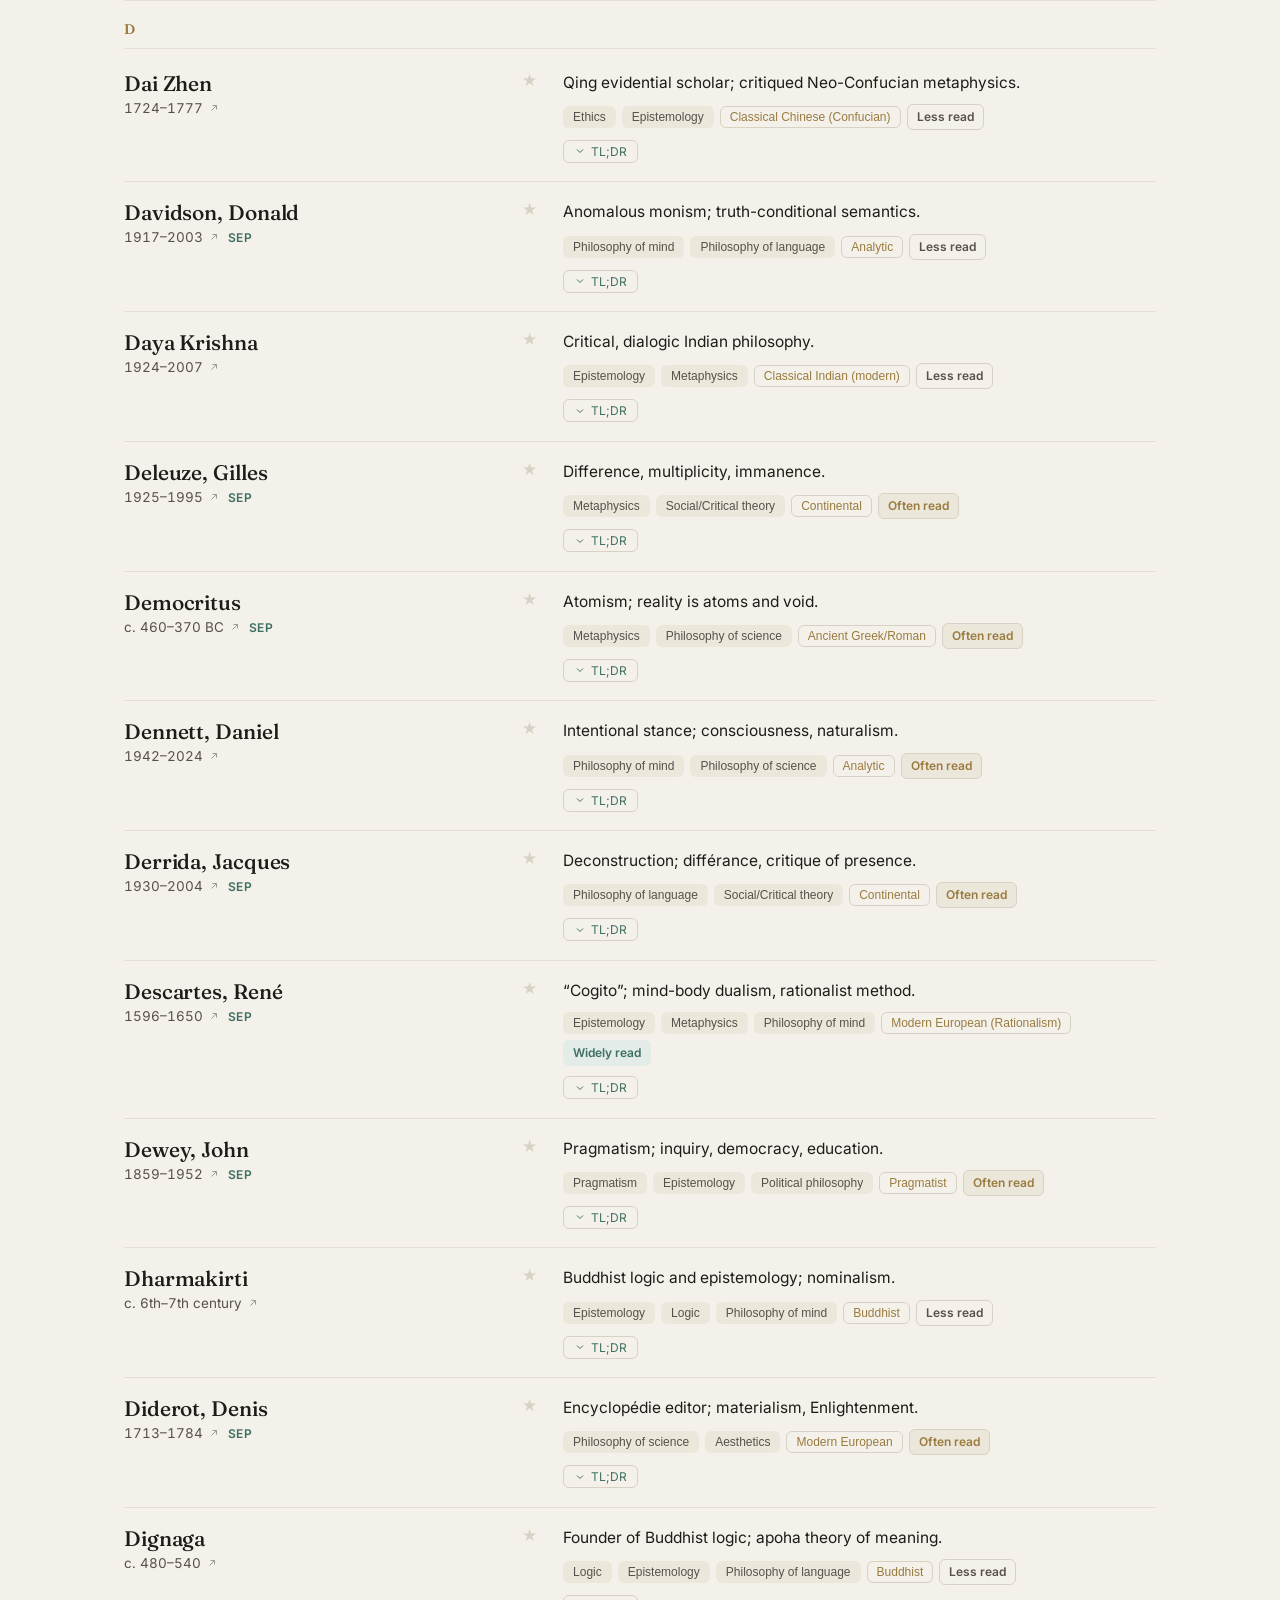
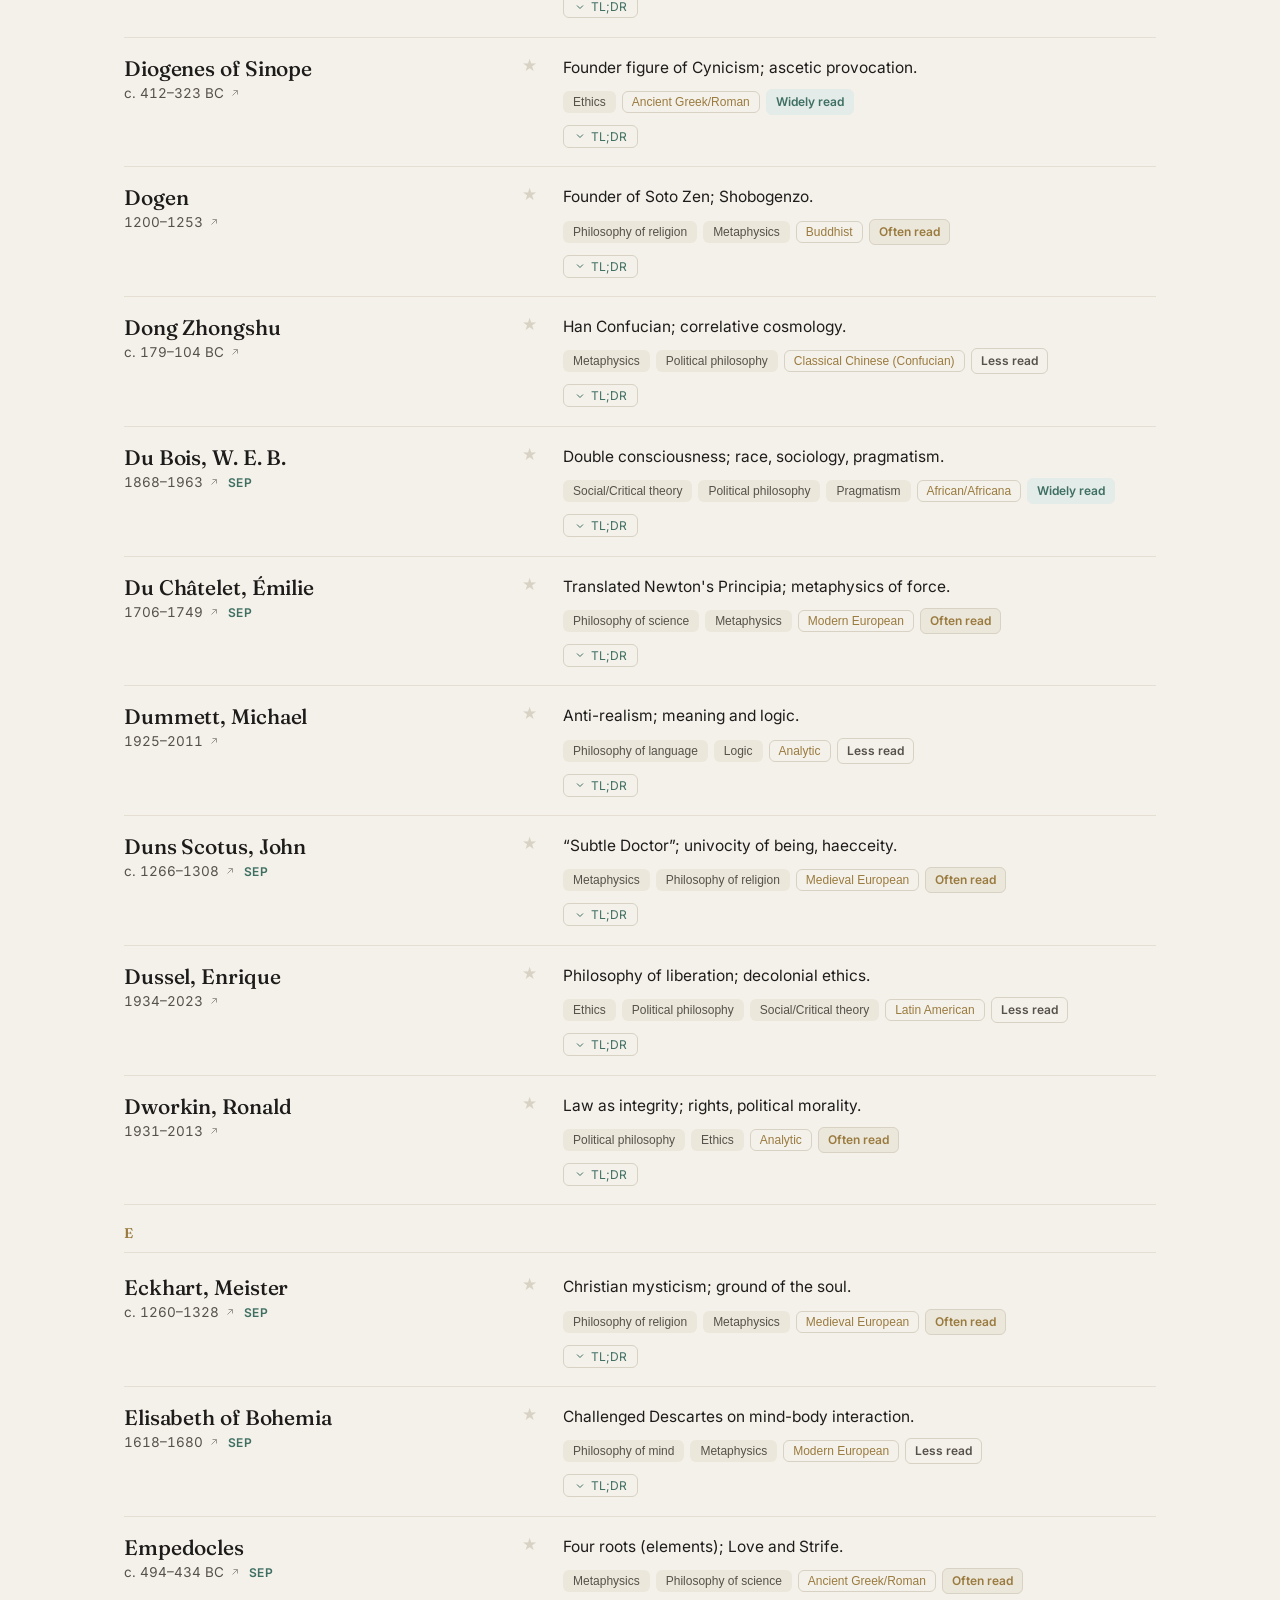
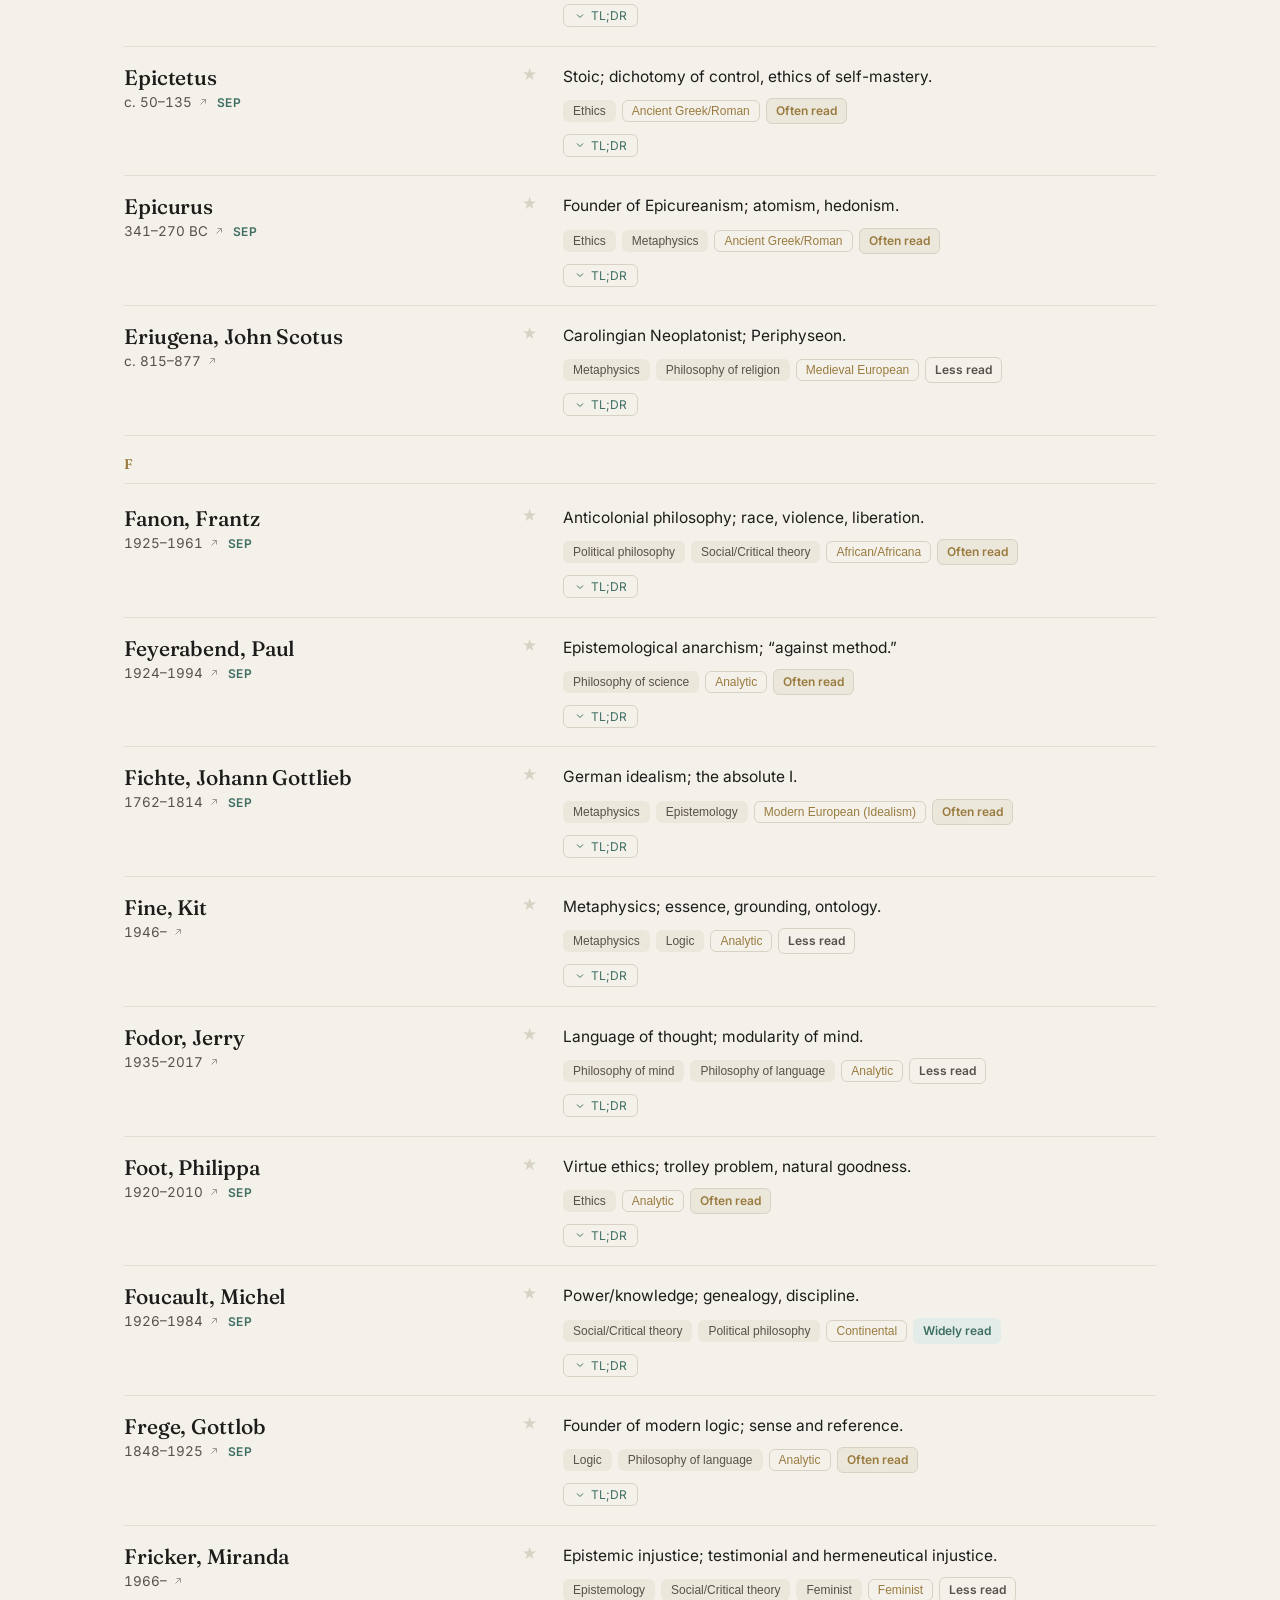
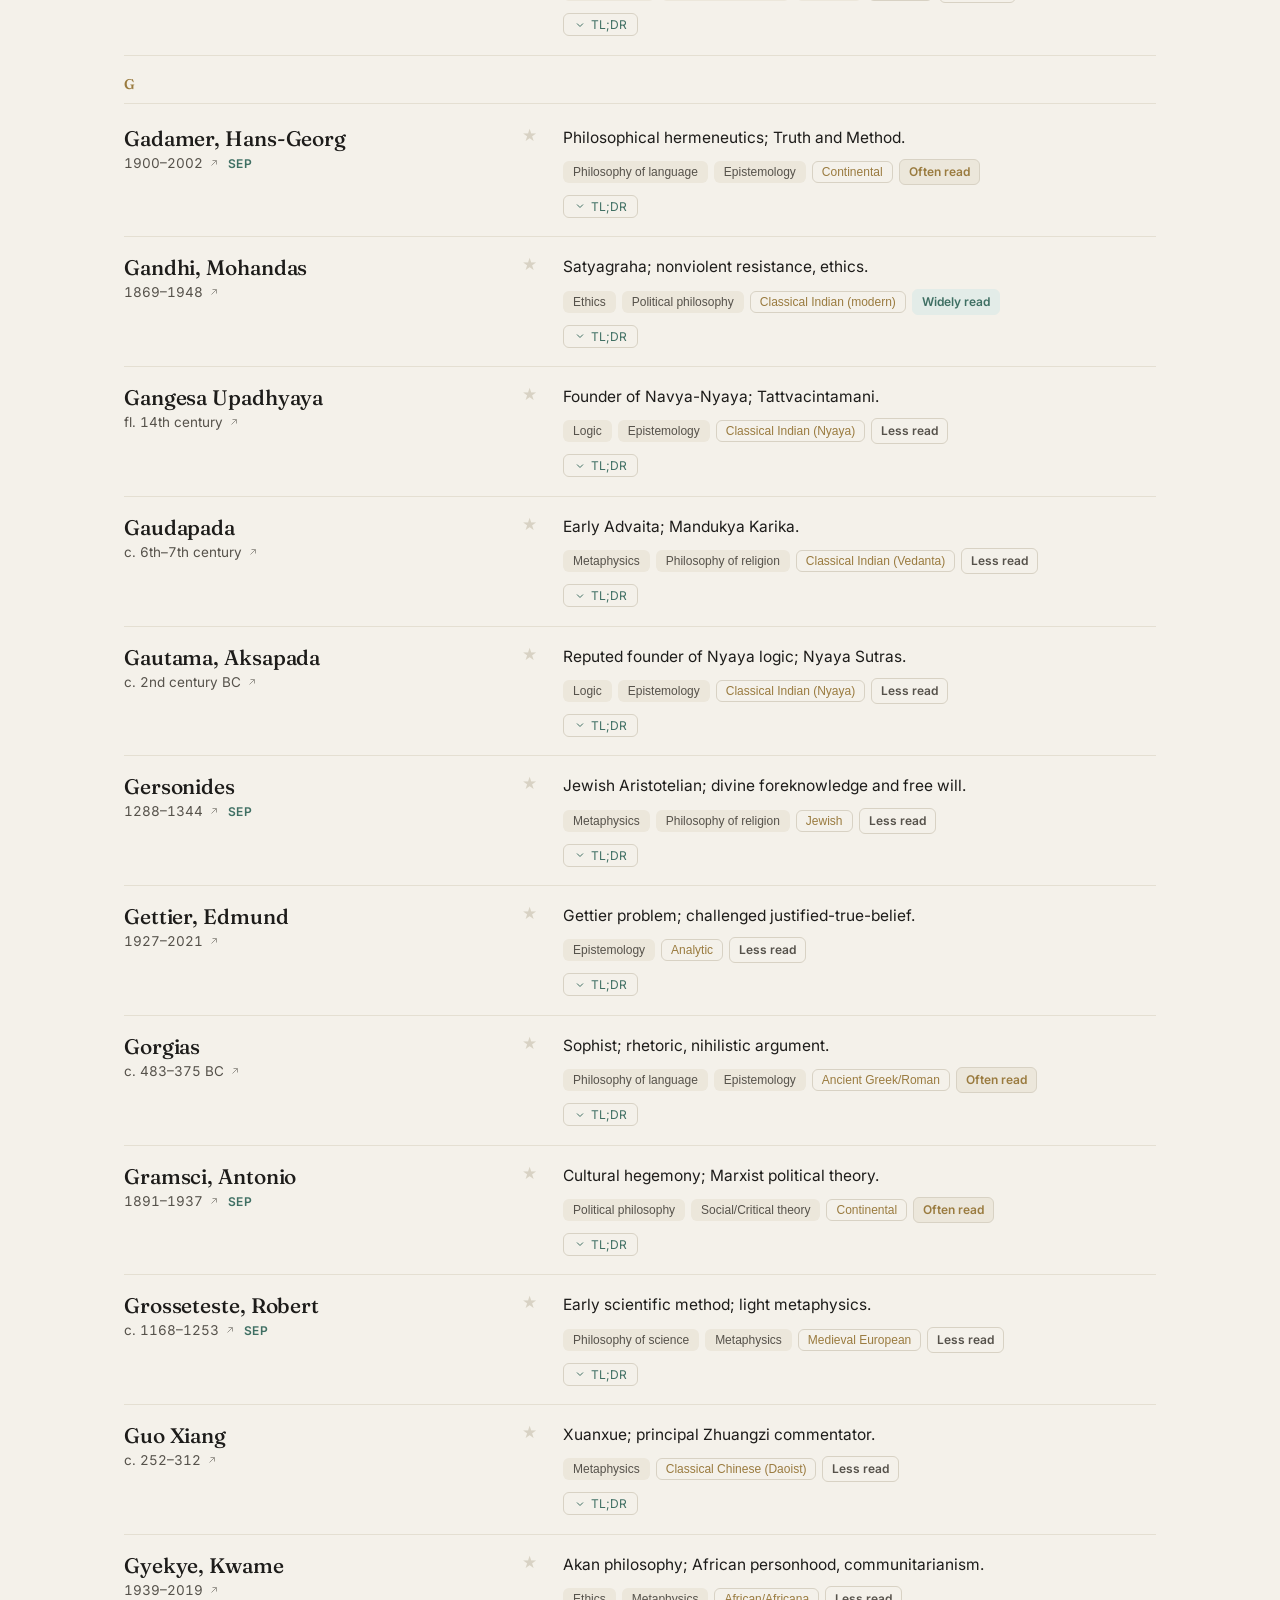
==== commit 679a87fb: "feat: stats route and aggregation module (#244) Adds ?d=<topic>&mode=stats: an entry point next to t" ====
--- a/viewer.html
+++ b/viewer.html
@@ -53,6 +53,7 @@
         <button class="view-btn" data-view="timeline" aria-pressed="false">
           <svg viewBox="0 0 24 24"><line x1="3" y1="12" x2="21" y2="12"/><circle cx="7" cy="12" r="2"/><circle cx="14" cy="12" r="2"/><circle cx="19" cy="12" r="2"/></svg>Timeline</button>
       </div>
+      <button class="stats-btn" id="statsBtn">Stats</button>
       <button class="clear-filters-btn" id="clearFiltersBtn" disabled>Clear filters</button>
       <button class="copy-link-btn" id="copyLinkBtn" title="Copy shareable link">
         <svg viewBox="0 0 24 24" fill="none" stroke="currentColor" stroke-width="2"><path d="M10 13a5 5 0 0 0 7.54.54l3-3a5 5 0 0 0-7.07-7.07l-1.72 1.71"/><path d="M14 11a5 5 0 0 0-7.54-.54l-3 3a5 5 0 0 0 7.07 7.07l1.71-1.71"/></svg><span>Share</span></button>
@@ -87,7 +88,7 @@
   </div>
 </div>
 
-<main class="wrap"><div class="results" id="results"></div><div class="detail" id="detail"></div><div class="lineage" id="lineage"></div><div class="quiz" id="quiz"></div><div class="cards" id="cards"></div></main>
+<main class="wrap"><div class="results" id="results"></div><div class="detail" id="detail"></div><div class="lineage" id="lineage"></div><div class="quiz" id="quiz"></div><div class="cards" id="cards"></div><div class="stats" id="stats"></div></main>
 <div class="timeline-tip" id="timelineTip" aria-hidden="true"></div>
 
 <footer><div class="wrap" style="padding:0">
--- a/assets/viewer.css
+++ b/assets/viewer.css
@@ -158,11 +158,11 @@
 .rand-clear:hover{border-color:var(--accent);color:var(--accent)}
 .rand-seen{font-size:12px;color:var(--ink-soft)}
 .rand-exhausted{font-size:14px;color:var(--gold);font-style:italic}
-.clear-filters-btn,.copy-link-btn,.fav-filter-btn,.study-cards-btn{font-family:inherit;font-size:13px;background:transparent;
+.clear-filters-btn,.copy-link-btn,.fav-filter-btn,.study-cards-btn,.stats-btn{font-family:inherit;font-size:13px;background:transparent;
   border:1px solid var(--line);border-radius:10px;padding:11px 14px;cursor:pointer;white-space:nowrap;
   transition:color .15s,border-color .15s}
-.clear-filters-btn,.copy-link-btn,.study-cards-btn{color:var(--ink-soft)}
-.clear-filters-btn:not([disabled]):hover,.copy-link-btn:hover,.study-cards-btn:hover{border-color:var(--accent);color:var(--accent)}
+.clear-filters-btn,.copy-link-btn,.study-cards-btn,.stats-btn{color:var(--ink-soft)}
+.clear-filters-btn:not([disabled]):hover,.copy-link-btn:hover,.study-cards-btn:hover,.stats-btn:hover{border-color:var(--accent);color:var(--accent)}
 .clear-filters-btn[disabled]{opacity:.38;cursor:default}
 .view-toggle{display:inline-flex;align-items:center;background:var(--card);border:1px solid var(--line);
   border-radius:10px;padding:3px;gap:2px}
@@ -493,3 +493,31 @@
 }
 /* ---- end flashcards ---- */
 
+/* ---- stats ---- */
+#stats{display:none;padding:32px 0 80px}
+body.stats-mode #glossBars,
+body.stats-mode .controls,
+body.stats-mode .meta-row,
+body.stats-mode .random-bar,
+body.stats-mode #results,
+body.stats-mode #detail,
+body.stats-mode #lineage,
+body.stats-mode #quiz,
+body.stats-mode #cards{display:none}
+body.stats-mode #stats{display:block}
+.stats-title{font-family:'Fraunces',serif;font-weight:600;font-size:clamp(28px,4.5vw,42px);
+  line-height:1.1;margin:0;letter-spacing:-.01em}
+.stats-scope{font-size:15px;color:var(--ink-soft);margin:10px 0 0}
+.stats-reset-btn{font-family:inherit;font-size:12.5px;color:var(--ink-soft);background:transparent;
+  border:1px solid var(--line);border-radius:6px;padding:6px 14px;cursor:pointer;margin-top:14px}
+.stats-reset-btn:hover{border-color:var(--accent);color:var(--accent)}
+.stats-summary{display:grid;grid-template-columns:repeat(auto-fill,minmax(180px,1fr));
+  gap:20px;margin:28px 0 0}
+.stats-stat{margin:0;padding:16px 18px;background:var(--card);border:1px solid var(--line);border-radius:10px}
+.stats-stat dt{font-size:12.5px;color:var(--ink-soft);text-transform:uppercase;letter-spacing:.06em}
+.stats-stat dd{margin:6px 0 0;font-family:'Fraunces',serif;font-size:22px;color:var(--ink);font-weight:600}
+@media (max-width:480px){
+  .stats-summary{grid-template-columns:1fr 1fr}
+}
+/* ---- end stats ---- */
+
